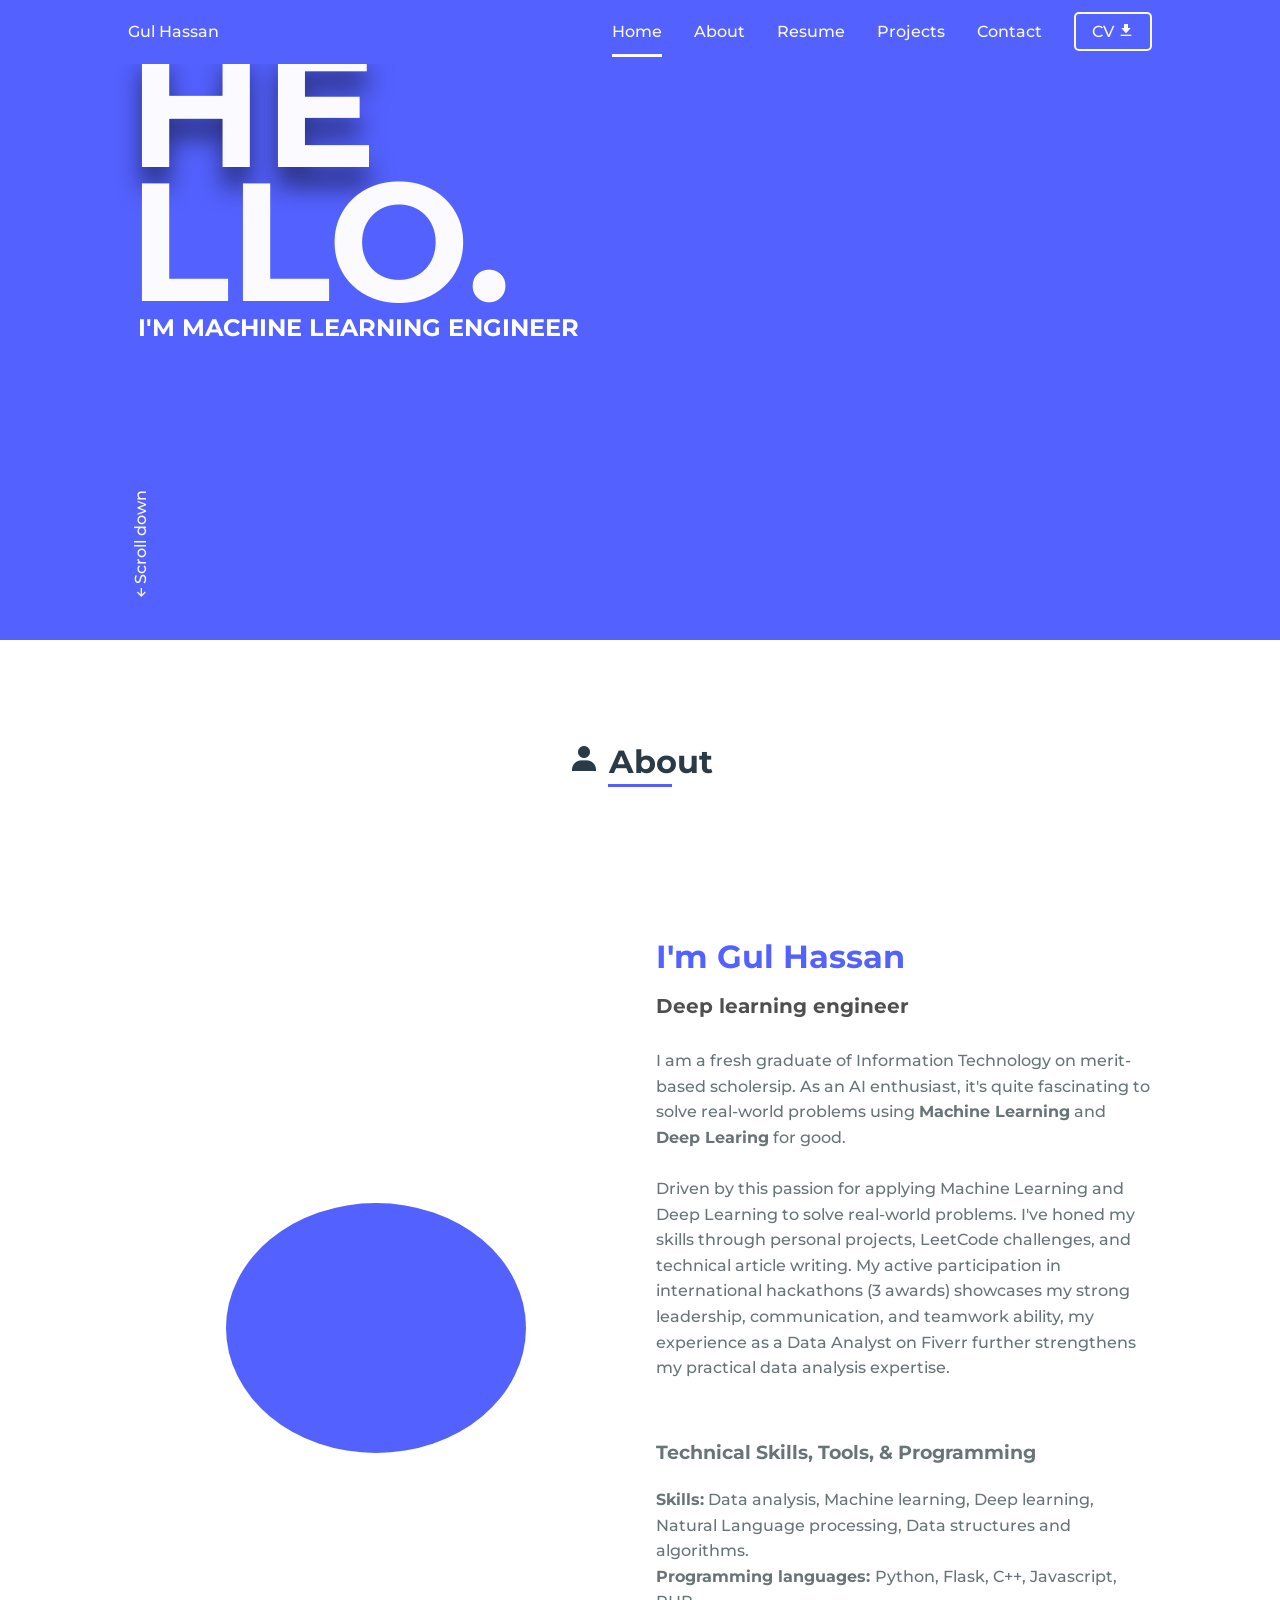
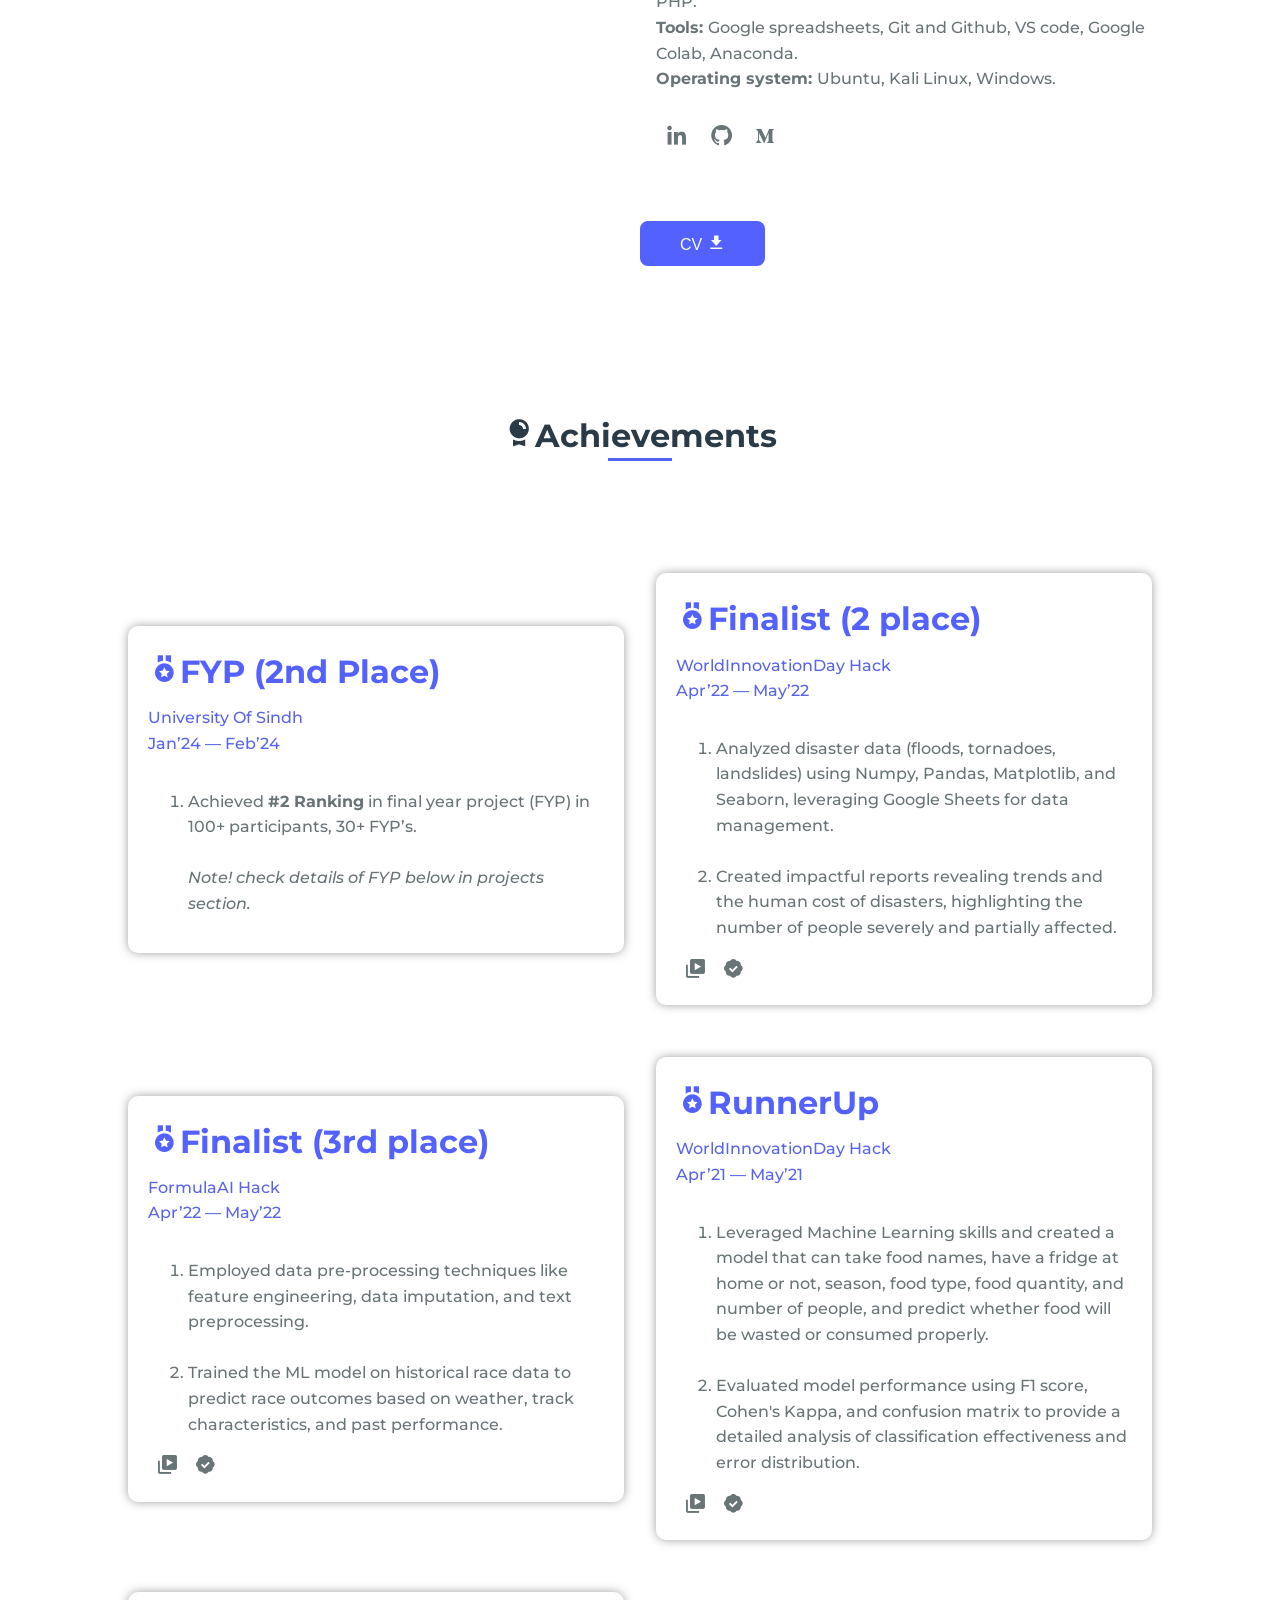
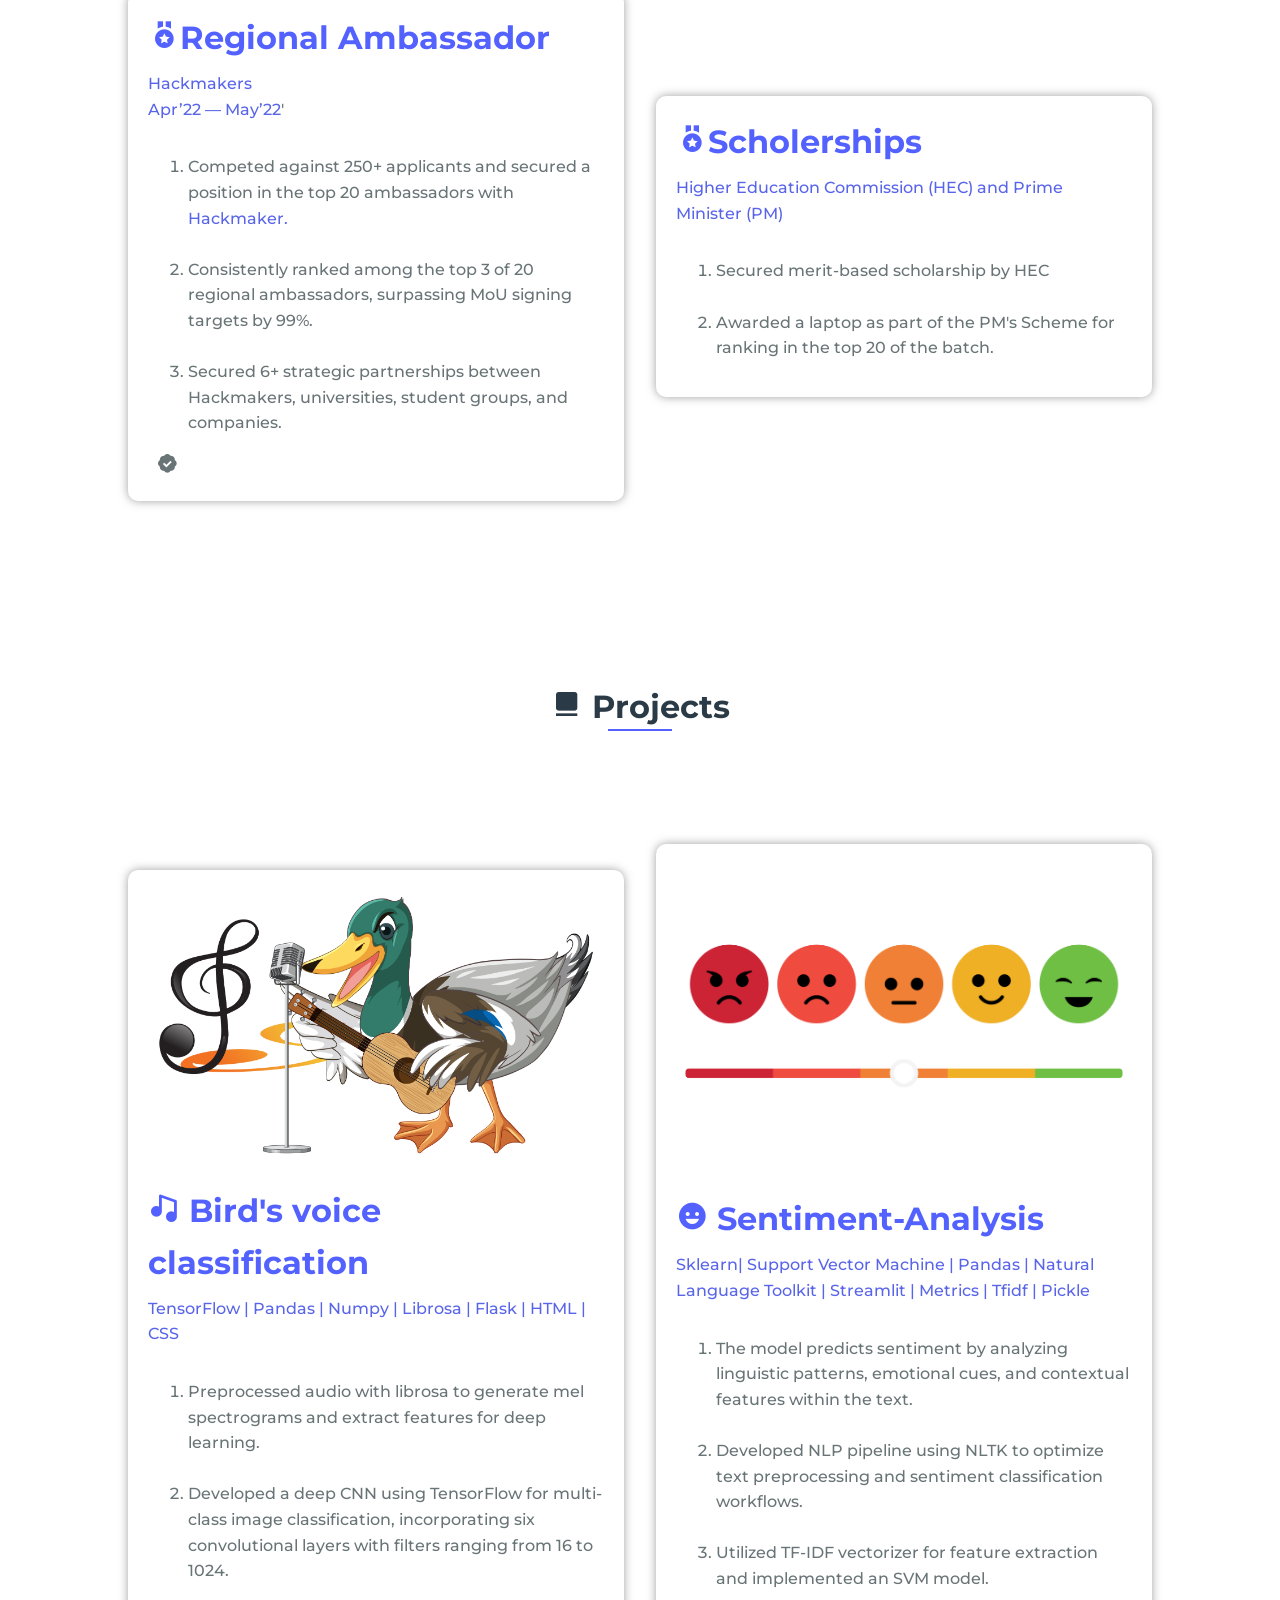
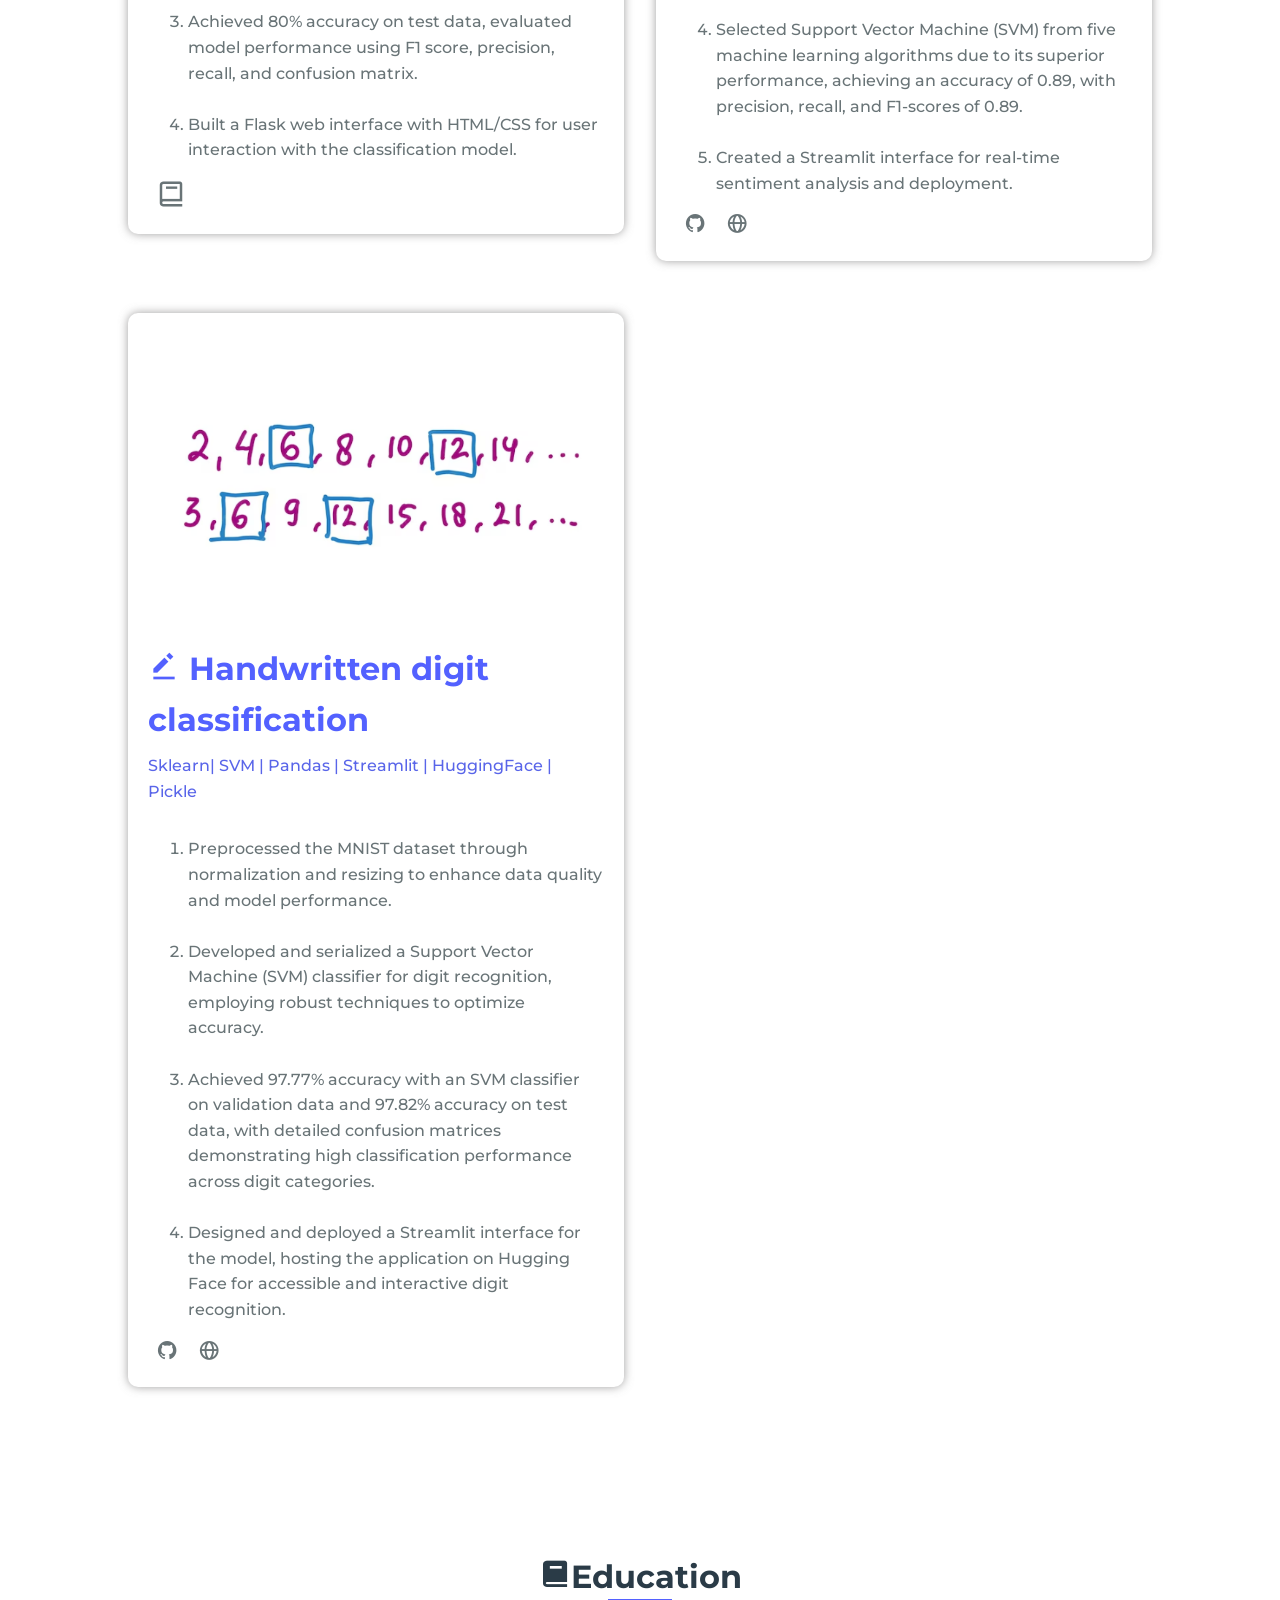
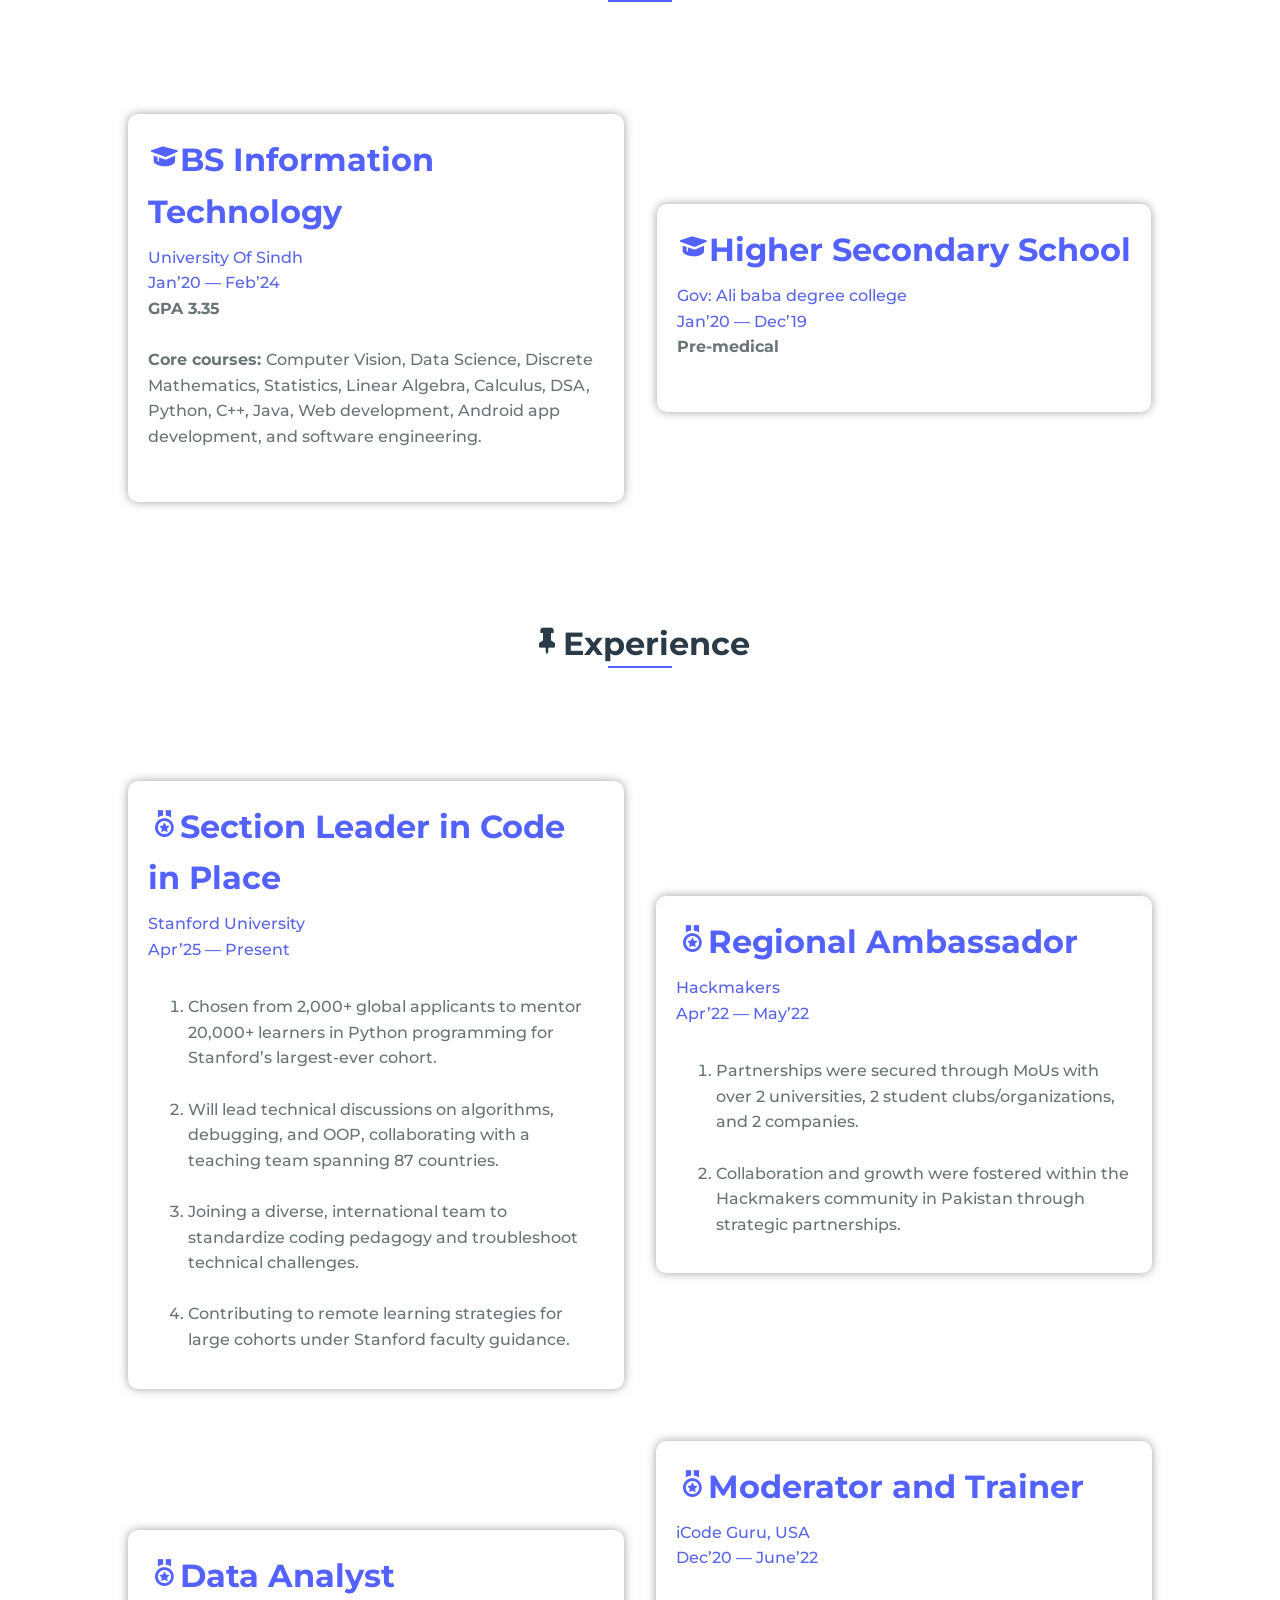
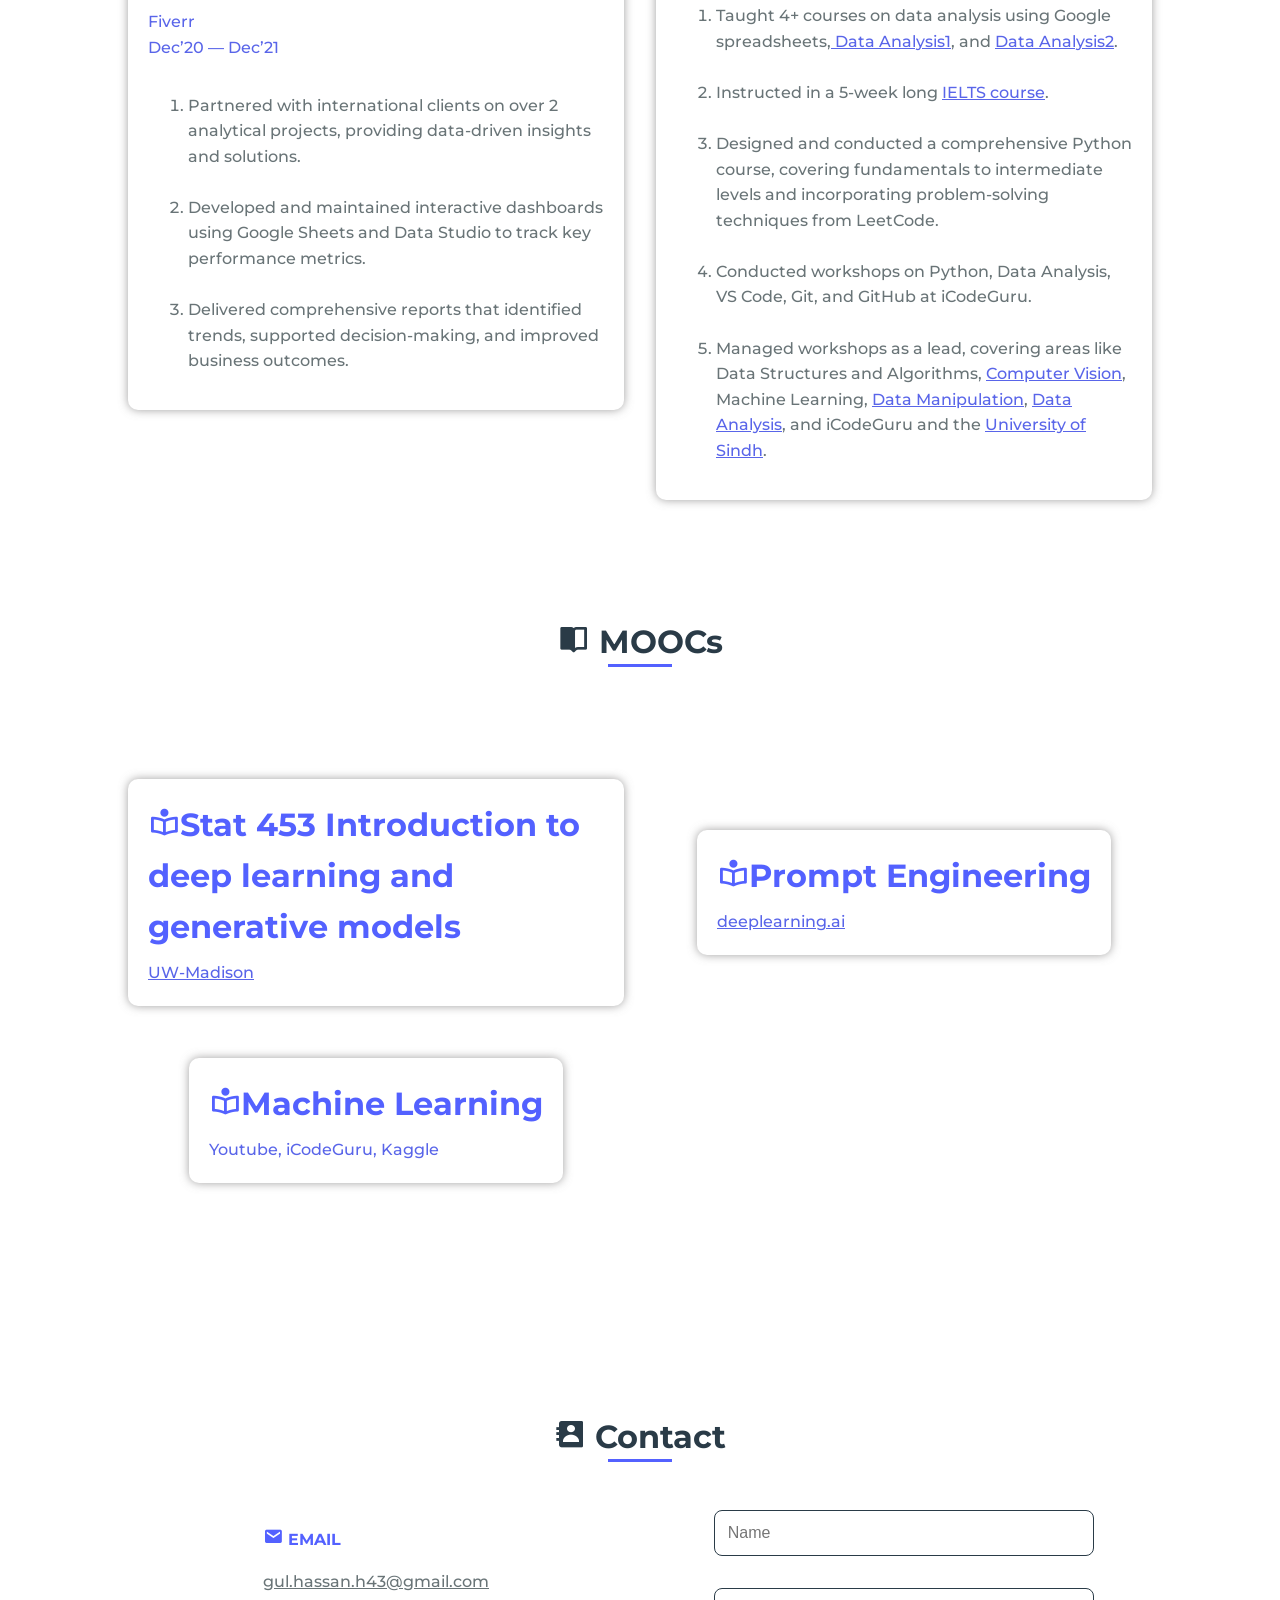
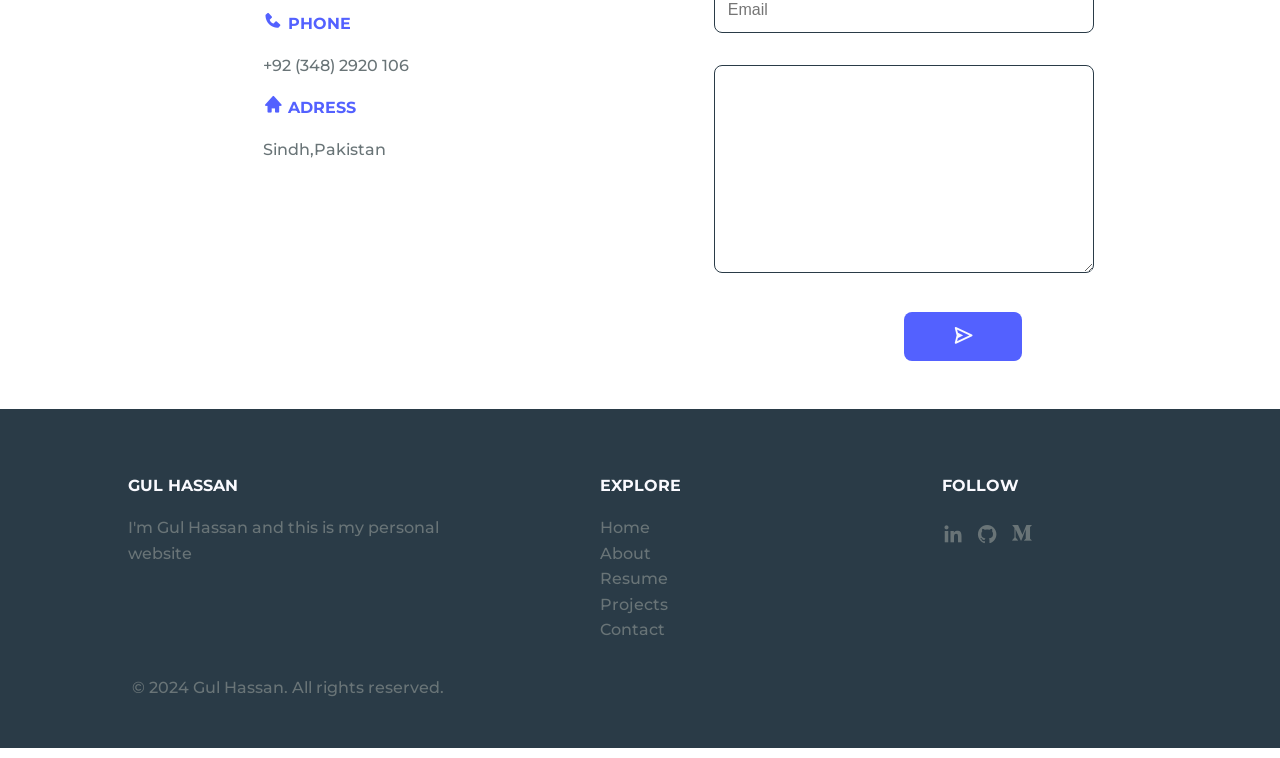
==== index.html @ cb65b7d4 "Update index.html" ====
<!DOCTYPE html>
<html lang="en">

<head>
    <meta charset="UTF-8">
    <meta name="viewport" content="width=device-width, initial-scale=1.0">

    <!-- ===== CSS ===== -->
    <link rel="stylesheet" href="assets/css/styles.css">

    <!-- ===== BOX ICONS ===== -->
    <link href='https://cdn.jsdelivr.net/npm/boxicons@2.0.5/css/boxicons.min.css' rel='stylesheet'>
    <link type="image/png"  rel="icon" href="assets\img\profile-icon.png">
    <title>Gul Hassan </title>
    
    <style>
        /* Animation styles */
        #typing-animation {
            position: relative;
            font-size: 20px;
            font-weight: bold;
            color: #5361FF;
            overflow: hidden;
            white-space: nowrap;
            animation: typing 3s steps(20, end) infinite;
        }

        #typing-animation:before {
            content: "";
            /* position: absolute; */
            top: 0;
            left: 0;
            width: 0;
            height: 100%;
            background-color: #ccc;
            animation: typing-cursor 0.5s ease-in-out infinite;
        }

        @keyframes typing {
            from {
                width: 0;
            }

            to {
                width: 100%;
            }
        }

        @keyframes typing-cursor {
            from {
                width: 3px;
            }

            to {
                width: 0;
            }
        }
    </style>

</head>

<body>
    <!--===== HEADER =====-->
    <header class="l-header">
        <nav class="nav bd-grid">
            <div>
                <a href="#" class="nav__logo">Gul Hassan</a>
            </div>

            <div class="nav__menu" id="nav-menu">
                <ul class="nav__list">
                    <li class="nav__item"><a href="#home" class="nav__link active">Home</a></li>
                    <li class="nav__item"><a href="#about" class="nav__link">About</a></li>
                    <li class="nav__item"><a href="#achiements" class="nav__link">Resume</a></li>
                    <li class="nav__item"><a href="#portfolio" class="nav__link ">Projects</a></li>
                    <li class="nav__item"><a href="#contact" class="nav__link">Contact</a></li>
                    <li class=" nav__item">
                        <a href="https://drive.google.com/file/d/1_wfWy0xlavLQyc4w7wK6M0XvNmI1Ejdz/view?usp=sharing"
                            class=" download__cv" target="_blank">CV <i class='bx bxs-download bx-tada'></i></a>
                    </li>

                </ul>
            </div>

            <div class="nav__toggle" id="nav-toggle">
                <i class='bx bx-menu'></i>
            </div>
        </nav>
    </header>

    <main class="l-main">

        <!--===== HOME =====-->
        <section class="home" id="home">
            <div class="home__container bd-grid">
                <h1 class="home__title"><span>HE</span><br>LLO.</h1>

                <h2 class="ml" style="color: white; padding-left: 10px;">I'M MACHINE LEARNING ENGINEER</h2>

                <div class="home__scroll">
                    <a href="#about" class="home__scroll-link"><i class='bx bx-up-arrow-alt'></i>Scroll down</a>
                </div>
                <img src="assets/img/profileimg.png" alt="" class="home__img">
            </div>
        </section>

        <!--===== ABOUT =====-->
        <section class="about section" id="about">
            <h2 class="section-title"> <i class='bx bxs-user '></i> <span></span>About</h2>

            <div class="about__container bd-grid">
                <div class="about__img">
                    <img src="assets/img/profileimg.png" alt="">
                </div>

                <div>
                    <h3 class="about__subtitle">I'm Gul Hassan</h3>
                    <!-- Element to contain animated typing -->
                    <span class="ani" id="typing-animation" style="color: rgba(0, 0, 0, 0.69); "></span>

                    <script>

                        // Initialize the typing animation
                        const typingAnimationElement = document.getElementById('typing-animation');

                        // Create an array of typing text
                        const typingTexts = [
                            'Machine learning engineer  ',
                            'Deep learning engineer  ',
                            'Coder on LeetCode ',
                            'Problem solver',
                            'Artical writer ',
                            'Critical thinker'
                        ];
                        // Create a function to display the typing animation for a given text
                        function playTypingAnimation(text) {
                            // Loop through each character and add it to the element
                            for (let i = 0; i < text.length; i++) {
                                setTimeout(() => {
                                    typingAnimationElement.textContent += text[i];
                                }, i * 100); // Increase the delay to slow down the typing animation
                            }

                            // Once the animation is complete, toggle the cursor visibility
                            setTimeout(() => {
                                toggleCursor();
                            }, text.length * 120);

                            // Function to toggle cursor visibility
                            function toggleCursor() {
                                if (typingAnimationElement.textContent.endsWith('|')) {
                                    typingAnimationElement.textContent = typingAnimationElement.textContent.slice(0, -1);
                                } else {
                                    typingAnimationElement.textContent += '|';
                                }
                            }

                            // Restart the typing animation loop
                            setTimeout(() => {
                                typingAnimationElement.textContent = ''; // Clear the text
                                playTypingAnimation(typingTexts[(typingTexts.indexOf(text) + 1) % typingTexts.length]); // Start over with the next text
                            }, (text.length + 1) * 120); // Wait for text to be fully typed before restarting
                        }

                        // Start the typing animation loop
                        playTypingAnimation(typingTexts[0]);

                    </script>

                    <br>
                    <br>
                    <p class="about__text">
                        I am a fresh graduate of Information Technology on merit-based scholersip. As an AI enthusiast, it's quite fascinating to solve
                        real-world problems using <b>Machine Learning</b> and <b>Deep Learing</b> for good.
                        <br><br>
                        Driven by this passion for applying Machine Learning and Deep Learning to solve real-world problems.
                         I've honed my skills through personal projects, LeetCode challenges, and technical article writing. 
                         My active participation in international hackathons (3 awards) showcases my strong leadership, 
                         communication, and teamwork ability, my experience as a Data Analyst on Fiverr further strengthens my 
                         practical data analysis expertise.
                        <br><br>
                        <h3>Technical Skills, Tools, & Programming</h3>
                        <b>Skills:</b>  Data analysis, Machine learning, Deep learning, Natural Language processing, Data structures and algorithms.
                        <br>

                        <b>Programming languages: </b>
                        Python, Flask, C++, Javascript, PHP.
                        <br>
                        <b>Tools: </b>
                        Google spreadsheets, Git and Github, VS code, Google Colab, Anaconda.
                        <br>
                        <b>Operating system: </b>
                        Ubuntu, Kali Linux,  Windows.

                    </p>
                    <br>
                    <div class="about__social">
                        <a href="https://www.linkedin.com/in/gul-hassan-7b188b202/" class="" target="_blank"><i class='about__social-icon bx bxl-linkedin bx-tada-hover'
                                style="font-size: 25px;"></i></a>
                        <a href="https://github.com/Gulhassan786" class="" target="_blank"><i class='about__social-icon bx bxl-github bx-tada-hover'
                                style="font-size: 25px;"></i></a>
                        <a href="https://medium.com/@gulhassanh49" class="" style="font-size: 25px;" target="_blank"><i class='about__social-icon bx bxl-medium bx-tada-hover'></i></a>
                    </div>

                </div>

            </div>

            <a href="https://drive.google.com/file/d/1_wfWy0xlavLQyc4w7wK6M0XvNmI1Ejdz/view?usp=sharing"
                target="_blank"> <button class="contact__button">CV 
                    <i class='bx bxs-download bx-tada'style="font-size: 18px;"></i> </button></a>

        </section>

        <!-- Achivements section -->
        <section class="about section" id="achiements">
            <h2 class="section-title"><i class="bx bxs-award " ></i>Achievements</h2>
            <div class="about__container bd-grid">

                <div class="card">
                    <h2 class="about__subtitle"><i class="bx bxs-medal bx-tada"></i>FYP (2nd Place)
                    </h2>
                    <div class="row hack" style="display:block;">
                        <div class="col">
                            <span style="color: #5965e9; text-align: left;">University Of Sindh</span>
                        </div>
                        <div class="col"> <span style="color: #5965e9; text-align:right;">Jan’24 —  Feb’24</span></div>
                    </div>
                   
                    <p class="about__text">
                        <ol>
                            <li>Achieved <b>#2 Ranking</b> in final year project (FYP) in 100+ participants, 30+ FYP’s.</li>
                            <br>
                        <p> <i>Note! check details of FYP below in projects section.</i></p>
                        </ol>
                       
                    </p>
                </div>

                <div class="card">
                    <h2 class="about__subtitle"><i class="bx bxs-medal bx-tada"></i>Finalist (2 place)
                    </h2>
                    <div class="row hack" style="display:block;">
                        <div class="col">
                            <span style="color: #5965e9; text-align: left;">WorldInnovationDay Hack</span>
                        </div>
                        <div class="col"> <span style="color: #5965e9; text-align:right;">Apr’22 —  May’22</span></div>
                    </div>
                   
                    <p class="about__text">
                        <ol>
                           <li> Analyzed disaster data (floods, tornadoes, landslides) using Numpy, Pandas, Matplotlib, and Seaborn, leveraging Google Sheets for data management.
                        </li> <br>
                        <li>Created impactful reports revealing trends and the human cost of disasters, highlighting the number of people severely and partially affected.</li>
                        </ol>
                    </p>

                    <div class="row" style="display:flex;">
                        <div class="col-6">
                            <a href="https://www.youtube.com/live/PekZczFhDi4?si=MWKkObYGxrnk0Oyy&t=1630" target="_blank" rel="noopener noreferrer">
                                <abbr title="Pitch of the project"><i class="about__social-icon bx bxs-videos bx-tada-hover" ></i>
                            </a>
                        </div>
                        <!-- <div class="col-4">
                            <i class="about__social-icon bx bxl-github" style="font-size: 30px; "></i>
                        </div> -->
                        <div class="col-6">
                           <abbr title="Badge from org"> <a href="https://au.badgr.com/public/assertions/5ERL7-jGTMenN76TLHYq6g?identity__email=gulhassanh49@gmail.com" target="_blank">
                            <i class='about__social-icon bx bxs-badge-check bx-tada-hover' ></i></a></abbr>
                        </div>
                    </div>

                </div>

                <!-- 2nd achivement -->
                <div class="card">
                    <h2 class="about__subtitle"><i class="bx bxs-medal bx-tada" ></i>Finalist (3rd place)
                    </h2>
                    <div class="row hack" style="display:block;">
                        <div class="col">
                            <span style="color: #5965e9; text-align: left;">FormulaAI Hack</span>
                        </div>
                        <div class="col"> <span style="color: #5965e9; text-align:right;">Apr’22 —  May’22</span></div>
                    </div>

                    <p class="about__text" style="margin-top: 10px;">
                    <ol>
                        <li>Employed data pre-processing techniques like feature engineering, data imputation, and text preprocessing.</li> <br>
                        <li>Trained the ML model on historical race data to predict race outcomes based on weather, track characteristics, and past performance.</li>
                        <!-- <li>Evaluated model performance using Accuracy, F1 score, and Precision and Recall. </li> -->
                    </ol>  
                    </p>
                    
                    <div class="row" style="display:flex;">
                        <div class="col-6">
                            <a href="https://www.youtube.com/watch?v=2yS0BoQS-3Q" target="_blank" rel="noopener noreferrer">
                               <abbr title="Pitch of the project"><i class="about__social-icon bx bxs-videos bx-tada-hover" ></i></abbr> </a>
                        </div>
                        <!-- <div class="col-4">
                            <i class="about__social-icon bx bxl-github" style="font-size: 30px; "></i>
                        </div> -->
                        <div class="col-6">
                           <abbr title="Badge from org"> <a href="https://au.badgr.com/public/assertions/TeMHvYAKQTaUC5CP2eYBAQ" target="_blank">
                            <i class='about__social-icon bx bxs-badge-check bx-tada-hover' ></i></a></abbr>
                        </div>
                    </div>

                </div>
                <!-- Achievment 3rd -->
                <div class="card">
                    <h2 class="about__subtitle"><i class="bx bxs-medal bx-tada" ></i>RunnerUp</h2>
                    <div class="row hack" style="display:block;">
                        <div class="col-6">
                            <span style="color: #5965e9; text-align: center;">WorldInnovationDay Hack</span>
                        </div>
                        <div class="col-6"> <span style="color: #5965e9; text-align: center;">Apr’21 —  May’21</span>
                        </div>
                    </div>
                
                    <p class="about__text">
                     <ol>
                        <li>  Leveraged Machine Learning skills and created a model that can take food names, have a fridge at home or not, season, 
                            food type, food quantity, and number of people, and predict whether food will be wasted or consumed properly. </li>
                            <br>
                            <li>Evaluated model performance using F1 score, Cohen's Kappa, and confusion matrix to provide a detailed analysis 
                                of classification effectiveness and error distribution.</li>
                     </ol>
                    </p>

                    <div class="row" style="display:flex;">
                        <div class="col-6">
                          <abbr title="Pitch of project">  <a href="https://www.youtube.com/live/EpF-33rksoU?si=fbBiE135TK9aM7jY&t=1525" target="_blank" rel="noopener noreferrer">
                                <i class="about__social-icon bx bxs-videos bx-tada-hover"></i></a></abbr>
                        </div>
                        <!-- <div class="col-4">
                            <i class="about__social-icon bx bxl-github" style="font-size: 30px; "></i>
                        </div> -->
                        <div class="col-6">
                          <abbr title="Badge from org"> <a href="https://au.badgr.com/public/assertions/Nn9MpxPVRW2-JIJMm2N3vQ?identity__email=gulhassanh49@gmail.com" target="_blank">
                            <i class='about__social-icon bx bxs-badge-check bx-tada-hover' ></i></a> </abbr>
                        
                        </div>
                    </div>
                </div>

               
                <!-- 4th card -->

                <div class="card">
                    <h2 class="about__subtitle"><i class="bx bxs-medal bx-tada" ></i>Regional Ambassador</h2>
                    <div class="row hack" style="display:block;">
                        <div class="col-12">
                            <span style="color: #5965e9; text-align: center;">Hackmakers</span>
                        </div>
                        <div class="col-6"> <span style="color: #5965e9; text-align: center;">Apr’22 —   May’22</span>'
                       
                        </div>
                    </div>
                
                    <p class="about__text">
                        <ol>
                            <li>Competed against 250+ applicants and secured a position in the top 20 ambassadors with 
                                <a href="https://www.hackmakers.com/" style="color: #5965e9;">Hackmaker.</a></li> <br>
                            <li>Consistently ranked among the top 3 of 20 regional ambassadors, surpassing MoU signing targets by 99%.</li> <br>
                            <li>Secured 6+ strategic partnerships between Hackmakers, universities, student groups, and companies.</li>
                        </ol>
                    </p>

                    <div class="row" style="display:flex;">
                        <div class="col-12">
                            <a href="https://drive.google.com/file/d/10PXvoPI2t7wQfN18Q0VT_nKr1Rac9fTN/view?usp=sharing" target="_blank"><i class='about__social-icon bx bxs-badge-check bx-tada-hover' ></i></a>
                        
                        </div>
                    </div>
                </div>


                <div class="card">
                    <h2 class="about__subtitle"><i class="bx bxs-medal bx-tada" ></i>Scholerships</h2>
                    <div class="row hack" style="display:block;">
                        <div class="col-12">
                            <span style="color: #5965e9; text-align: center;">Higher Education Commission (HEC) and Prime Minister (PM)</span>
                        </div>
                        <!-- <div class="col-6"> <span style="color: #5965e9; text-align: center;"></span>
                        </div> -->
                    </div>
                
                    <p class="about__text">
                        <ol>
                            <li>Secured merit-based scholarship by HEC</li> <br>
                            <li>Awarded a laptop as part of the PM's Scheme for ranking in the top 20 of the batch. </li>
                        </ol>
                    </p>
                </div>


            </div>


             <!-- Portfolio section-->
        <section class="about section" id="portfolio">

            <h2 class="section-title"><i class="bx bxs-card "></i> <span></span>Projects</h2>
            <div class="about__container bd-grid">
                

                <!-- 1st card project -->

                <div class="card">

                    <div class="portfolio__img">
                        <img src="assets/img/voice.jpg" alt="image showing mic">
                        <a href="https://drive.google.com/file/d/1QZz4oI83lXkKqG-AcVcJi1IoOvxJVQVf/view?usp=sharing" class="portfolio__link-name" target="_blank" title="Thesis link">
                        <div class="portfolio__link">
                            Thesis
                        </div>
                    </a>
                    </div> <br>
                    <h2 class="about__subtitle"><i class="bx bxs-music bx-tada"></i> <span></span>Bird's voice classification
                    </h2>
                    <div class="row hack" style="display:block;">
                        <div class="col">
                            <span style="color: #5965e9; text-align: left;">TensorFlow | Pandas | Numpy | Librosa | Flask | HTML | CSS

                            </span>
                        </div>
                        
                    </div>
                   
                    <p class="about__text">

                        <ol>
                            <li>Preprocessed audio with librosa to generate mel spectrograms and extract features for deep learning.</li> <br>
    <li>Developed a deep CNN using TensorFlow for multi-class image classification, incorporating six convolutional layers with filters ranging from 16 to 1024.</li> <br>
    <li>Achieved 80% accuracy on test data, evaluated model performance using F1 score, precision, recall, and confusion matrix.</li> <br>
    <li>Built a Flask web interface with HTML/CSS for user interaction with the classification model.</li>
                        </ol>
                        </p>

                  
                 <abbr title="Thesis link"><a href="https://drive.google.com/file/d/1QZz4oI83lXkKqG-AcVcJi1IoOvxJVQVf/view?usp=sharing" target="_blank"><i class="about__social-icon bx  bx-book" style="font-size: 30px;"></i></a></abbr>
                </div>


                <!-- 2nd project card -->

                <div class="card">

                    <div class="portfolio__img">
                        <img src="assets/img/sentiment.jpg" alt="">
                       <abbr title="Click to view code on GitHub">
                        <a href="https://github.com/Gulhassan786/Sentiment-Analysis" class="portfolio__link-name" target="_blank">
                            <div class="portfolio__link">
                               View Code
                            </div></a>
                       </abbr>
    
                    </div> <br>
                    <a href="https://github.com/Gulhassan786/Sentiment-Analysis" class="portfolio__link-name" target="_blank"> <h2 class="about__subtitle"><i class="bx bxs-happy bx-tada" ></i> <span></span>Sentiment-Analysis
                    </h2></a>
                    <div class="row hack" style="display:block;">
                        <div class="col">
                            <span style="color: #5965e9; text-align: left;">Sklearn| Support Vector Machine  | Pandas | Natural Language Toolkit | Streamlit | Metrics | Tfidf | Pickle
                            </span>
                        </div>
                        
                    </div>
                   
                    <p class="about__text">
                        <ol>
                            <li>The model predicts sentiment by analyzing linguistic patterns, emotional cues, and contextual features within the text.</li> <br>
    <li>Developed NLP pipeline using NLTK to optimize text preprocessing and sentiment classification workflows.</li> <br>
    <li>Utilized TF-IDF vectorizer for feature extraction and implemented an SVM model.</li> <br>
    <li>Selected Support Vector Machine (SVM) from five machine learning algorithms due to its superior performance, 
        achieving an accuracy of 0.89, with precision, recall, and F1-scores of 0.89.</li> <br>
    <li>Created a Streamlit interface for real-time sentiment analysis and deployment.</li>
                        </ol>
                        </p>

               <abbr title="Code link on GitHub">   <a href="https://github.com/Gulhassan786/Sentiment-Analysis">
                <i class="about__social-icon bx bxl-github bx-tada-hover" ></i></a></abbr>
                <abbr title="Webapp link"> <a href="https://sentiment-detection.streamlit.app/">
                    <i class="about__social-icon bx bx-globe bx-tada-hover" ></i></a></abbr>
                </div>


                    <!-- 3rd project card -->

                    <div class="card">

                        <div class="portfolio__img">
                            <img src="assets/img/handdigit.png" alt="">
                            <abbr title="Click to view code on HuggingFace">
                                <a href="https://huggingface.co/spaces/Gul-Hassan/Digit-recognation/tree/main" class="portfolio__link-name" target="_blank">
                                    <div class="portfolio__link">
                                       View Code
                                    </div></a>
                            </abbr>
        
                        </div> <br>
                        <a href="https://huggingface.co/spaces/Gul-Hassan/Digit-recognation/tree/main" class="portfolio__link-name" target="_blank">  <h2 class="about__subtitle"><i class="bx bxs-edit-alt bx-tada" ></i> <span></span> Handwritten digit classification
                        </h2> </a>
                        <div class="row hack" style="display:block;">
                            <div class="col">
                                <span style="color: #5965e9; text-align: left;">Sklearn| SVM  | Pandas | Streamlit | HuggingFace | Pickle
                                </span>
                            </div>
                            
                        </div>
                       
                        <p class="about__text">
                            <ol>
                                <li>Preprocessed the MNIST dataset through normalization and resizing to enhance data quality and
                                     model performance.</li> <br>
                                <li>Developed and serialized a Support Vector Machine (SVM) classifier for digit recognition, employing
                                     robust techniques to optimize accuracy.</li> <br>
                                <li>Achieved 97.77% accuracy with an SVM classifier on validation data and 97.82% accuracy on 
                                    test data, with detailed confusion matrices demonstrating high classification performance across digit categories.</li> <br>
                                <li>Designed and deployed a Streamlit interface for the model, hosting the application on Hugging Face for accessible and interactive digit recognition.</li>
                            </ol>

                            </p>
    
                  <a href="https://huggingface.co/spaces/Gul-Hassan/Digit-recognation/tree/main">
                    <abbr title="Code link on HuggingFace"> <i class="about__social-icon bx bxl-github bx-tada-hover" ></i></abbr></a>
                 
                <abbr title="Webapp link">
                    <a href="https://huggingface.co/spaces/Gul-Hassan/Digit-recognation"><i class="about__social-icon bx bx-globe bx-tada-hover" ></i></a> 
                </abbr>  

                    </div>
    
               

        </section>

<!-- Education -->

            <h2 class="section-title"><i class="bx bxs-book " ></i>Education</h2>
            <div class="about__container bd-grid">

                <div class="card">
                    <h2 class="about__subtitle"><i class="bx bxs-graduation bx-tada" ></i>BS Information Technology </h2>
                    <div class="row hack" style="display:block;">
                        <div class="col">
                            <span style="color: #5965e9; text-align: left;">University Of Sindh</span>
                        </div>
                        <div class="col"> <span style="color: #5965e9; text-align:right;">Jan’20  —  Feb’24</span></div>
                    </div>
                    <p class="about__text">
                        <b>GPA 3.35</b> <br>
                        <br>
                        <b>Core courses: </b>Computer Vision, Data Science, Discrete Mathematics, Statistics, Linear Algebra, Calculus, DSA, Python, C++, Java, Web development, Android app development, and software engineering.
                    </p>

                </div>

                <div class="card">
                    <h2 class="about__subtitle"><i class="bx  bxs-graduation bx-tada" ></i>Higher Secondary School
                    </h2>
                    <div class="row hack" style="display:block;">
                        <div class="col">
                            <span style="color: #5965e9; text-align: left;">Gov: Ali baba degree college</span>
                        </div>
                        <div class="col"> <span style="color: #5965e9; text-align:right;">Jan’20 —  Dec’19</span></div>
                    </div>
                    <p class="about__text">
                        <b>Pre-medical</b> <br>
                        <!-- <b>Elective courses:</b> Computer Vision, Data Science, DSA, Python, Web development, Android app development, Statistics, Linear Algebra, Calculus, C++, Java, software engineering -->
                    </p>

                </div>

            </div>


                <!-- Experience -->

                <h2 class="section-title"><i class="bx bxs-pin " ></i>Experience</h2>
                <div class="about__container bd-grid">

                    <div class="card">
                        <h2 class="about__subtitle"><i class="bx bx-medal bx-tada"></i>Section Leader in Code in Place
                        </h2>
                        <div class="row hack" style="display:block;">
                            <div class="col">
                                <span style="color: #5965e9; text-align: left;">Stanford University  </span>
                            </div>
                            <div class="col"> <span style="color: #5965e9; text-align:right;">Apr’25 —  Present</span></div>
                        </div>
                       
                        <p class="about__text">
                           <ol>
                            <li>Chosen from 2,000+ global applicants to mentor 20,000+ learners in Python programming for Stanford’s largest-ever cohort.</li> <br>
    <li>Will lead technical discussions on algorithms, debugging, and OOP, collaborating with a teaching team spanning 87 countries.
</li> <br> 
                               <li>Joining a diverse, international team to standardize coding pedagogy and troubleshoot technical challenges.</li> <br> 
                               <li>Contributing to remote learning strategies for large cohorts under Stanford faculty guidance.</li>
                        </ol>
                            
                        </p>
    
                    </div>
    
                    <div class="card">
                        <h2 class="about__subtitle"><i class="bx bx-medal bx-tada"></i>Regional Ambassador
                        </h2>
                        <div class="row hack" style="display:block;">
                            <div class="col">
                                <span style="color: #5965e9; text-align: left;">Hackmakers</span>
                            </div>
                            <div class="col"> <span style="color: #5965e9; text-align:right;">Apr’22 —  May’22</span></div>
                        </div>
                       
                        <p class="about__text">
                           <ol>
                            <li>Partnerships were secured through MoUs with over 2 universities, 2 student clubs/organizations, and 2 companies.</li> <br>
    <li>Collaboration and growth were fostered within the Hackmakers community in Pakistan through strategic partnerships.</li>
                        </ol>
                            
                        </p>
    
                    </div>

    
                    <div class="card">
                        <h2 class="about__subtitle"><i class="bx bx-medal bx-tada"></i>Data Analyst
                        </h2>
                        <div class="row hack" style="display:block;">
                            <div class="col">
                                <span style="color: #5965e9; text-align: left;">Fiverr</span>
                            </div>
                            <div class="col"> <span style="color: #5965e9; text-align:right;">Dec’20 —  Dec’21</span></div>
                        </div>
                       
                        <p class="about__text">
                           <ol>
                            <li>Partnered with international clients on over 2 analytical projects, providing data-driven insights and solutions.</li> <br>
                            <li>Developed and maintained interactive dashboards using Google Sheets and Data Studio to track key performance metrics.</li> <br>
                            <li>Delivered comprehensive reports that identified trends, supported decision-making, and improved business outcomes.</li>
                           </ol>

                        </p>
    
                    </div>
    
                    <!-- 2nd achiement -->
                    <div class="card">
                        <h2 class="about__subtitle"><i class="bx bx-medal bx-tada" ></i>Moderator and Trainer
                        </h2>
                        <div class="row hack" style="display:block;">
                            <div class="col">
                                <span style="color: #5965e9; text-align: left;">iCode Guru, USA</span>
                            </div>
                            <div class="col"> <span style="color: #5965e9; text-align:right;">Dec’20 — June’22</span></div>
                        </div>
    
                        <p class="about__text" style="margin-top: 10px;">
                            <ol>
                                <li>Taught 4+ courses on data analysis using Google spreadsheets,<a style="color: #5965e9; text-align: center;" href="https://web.facebook.com/photo.php?fbid=320120893452731&set=t.100063644695494&type=3" target="_blank"><u> Data Analysis1</u></a>,
                                     and <a style="color: #5965e9; text-align: center;" href="https://web.facebook.com/photo/?fbid=285552163576271&set=pb.100063644695494.-2207520000" target="_blank"> <u>Data Analysis2</u></a>.</li> <br>
    <li>Instructed in a 5-week long <a style="color: #5965e9; text-align: center;" href="https://docs.google.com/spreadsheets/d/1_QuQTw6JIQN6o3yX6sQFysEtSk9nwXxjSCGZOgJY3tk/edit?usp=sharing" target="_blank"> <u>IELTS course</u></a>.</li> <br>
    <li>Designed and conducted a comprehensive Python course, covering fundamentals to intermediate levels 
        and incorporating problem-solving techniques from LeetCode.</li> <br>
    <li>Conducted workshops on Python, Data Analysis, VS Code, Git, and GitHub at iCodeGuru.</li> <br>
    <li>Managed workshops as a lead, covering areas like Data Structures and Algorithms, 
        <a style="color: #5965e9; text-align: center;" href="https://web.facebook.com/photo/?fbid=327509042411855&set=pb.100063644695494.-2207520000" target="_blank"><u>Computer Vision</u></a>, 
        Machine Learning,
        <a style="color: #5965e9; text-align: center;" href="https://web.facebook.com/photo/?fbid=324780862986734&set=pb.100063644695494.-2207520000" target="_blank"><u>Data Manipulation</u></a>,
         <a style="color: #5965e9; text-align: center;" href="https://web.facebook.com/photo/?fbid=334381345360019&set=pb.100063644695494.-2207520000" target="_blank"> <u>Data Analysis</u></a>,
          and  iCodeGuru and the 
          <a style="color: #5965e9; text-align: center;" href="https://www.usindh.edu.pk/" target="_blank" rel="noopener noreferrer"> <u>University of Sindh</u></a>.</li>

                            </ol>

                           
                        </p>
                            
                    </div>

                </div>




                <h2 class="section-title"><i class='bx  bxs-book-open' ></i> <span></span>MOOCs</h2>
                <div class="about__container bd-grid">
                    
                    <!-- 1st course -->
                    <div class="card">
                        <h2 class="about__subtitle"><i class="bx bx-tada bx-book-reader"></i>Stat 453 Introduction to deep learning and generative models</h2>
                        <div class="row hack" style="display:block;">
                            <div class="col">
                                <span style="color: #5965e9; text-align: left;"> <a href="https://pages.stat.wisc.edu/~sraschka/teaching/stat453-ss2020/" style="color: #5965e9;"><u>UW-Madison</u></a></span>
                            </div>
                
                        </div>
    
                    </div>


                    <!-- 2nd course -->

                    <div class="card">
                        <h2 class="about__subtitle"><i class="bx bx-tada bx-book-reader"></i>Prompt Engineering</h2>
                        <div class="row hack" style="display:block;">
                            <div class="col">
                                <span style="color: #5965e9; text-align: left;"> <a href="https://www.deeplearning.ai/" style="color: #5965e9;"><u>deeplearning.ai</u></a></span>
                            </div>
                
                        </div>
    
                    </div>
                
                    <!-- 3rd course -->

                    <div class="card">
                        <h2 class="about__subtitle"><i class="bx bx-tada bx-book-reader"></i>Machine Learning</h2>
                        <div class="row hack" style="display:block;">
                            <div class="col">
                                <span style="color: #5965e9; text-align: left;"> Youtube, iCodeGuru, Kaggle</span>
                            </div>
                
                        </div>
    
                    </div>

        </section>





        <!--===== SKILLS =====-->
        <!-- <section class="skills section" id="skills">
            <h2 class="section-title">Skills</h2>

            <div class="skills__container bd-grid">
                <div class="skills__box">
                    <h3 class="skills__subtitle">Development</h3>
                    <span class="skills__name">Html</span>
                    <span class="skills__name">Css</span>
                    <span class="skills__name">Javascript</span>
                    <span class="skills__name">Scss</span>
                    <span class="skills__name">React</span>
                    <span class="skills__name">Vue</span>

                    <h3 class="skills__subtitle">Design</h3>
                    <span class="skills__name">Figma</span>
                    <span class="skills__name">Adobe XD</span>
                    <span class="skills__name">Photoshop</span>

                </div>

                <div class="skills__img">
                    <img src="assets/img/skill.jpg" alt="">
                </div>
            </div>
        </section> -->

        <!--===== PORTFOLIO =====-->
        <!-- <section class="portfolio section" id="portfolio">
            <h2 class="section-title">Portfolio</h2>

            <div class="portfolio__container bd-grid">
                <div class="portfolio__img">
                    <img src="assets/img/work1.jpg" alt="">

                    <div class="portfolio__link">
                        <a href="#" class="portfolio__link-name">View details</a>
                    </div>

                </div>
                <div class="portfolio__img">
                    <img src="assets/img/work2.jpg" alt="">

                    <div class="portfolio__link">
                        <a href="#" class="portfolio__link-name">View details</a>
                    </div>
                </div>
                <div class="portfolio__img">
                    <img src="assets/img/work3.jpg" alt="">

                    <div class="portfolio__link">
                        <a href="#" class="portfolio__link-name">View details</a>
                    </div>
                </div>
                <div class="portfolio__img">
                    <img src="assets/img/work4.jpg" alt="">

                    <div class="portfolio__link">
                        <a href="#" class="portfolio__link-name">View details</a>
                    </div>
                </div>
                <div class="portfolio__img">
                    <img src="assets/img/work5.jpg" alt="">

                    <div class="portfolio__link">
                        <a href="#" class="portfolio__link-name">View details</a>
                    </div>
                </div>
                <div class="portfolio__img">
                    <img src="assets/img/work6.jpg" alt="">

                    <div class="portfolio__link">
                        <a href="#" class="portfolio__link-name">View details</a>
                    </div>
                </div>
            </div>
        </section>
 -->



        <!--===== CONTACT =====-->
        <section class="contact section" id="contact">
            <h2 class="section-title"><i class='bx bxs-contact '></i> <span></span>Contact</h2>

            <div class="contact__container bd-grid">
                <div class="contact__info">
                    <h3 class="contact__subtitle"><i class='bx bxs-envelope bx-tada' style="font-size: 20px;"> </i> <span></span>EMAIL</h3>
                   <a href="mailto:gul.hassan.h43@gmail.com"><span class="contact__text"><u>gul.hassan.h43@gmail.com</u></span></a>

                    <h3 class="contact__subtitle"><i class='bx bxs-phone bx-tada' style="font-size: 20px;"></i> <span></span>PHONE</h3>
                    <span class="contact__text">+92 (348) 2920 106</span>

                    <h3 class="contact__subtitle"><i class='bx bxs-home bx-tada'style="font-size: 20px;"></i> <span></span>ADRESS</h3>
                    <span class="contact__text">Sindh,Pakistan</span>
                </div>

                <div class="contact__form">
                    <form id="FORM_ID" method="POST" class="contact__form"
                        action="https://script.google.com/macros/s/AKfycbwbcQoptyB7GFCE7in7064vo9gbSvKjoucA_vE-y4UtvKFecME7X0gZtCQAl5lxzdZH/exec">

                        <input id="Name" type="text" placeholder="Name" name="Name" class="contact__input" required>
                        <input id="Email" type="email" placeholder="Email" name="Email" class="contact__input" required>

                        <textarea id="Message" name="Message" rows="10" class="contact__input"></textarea>
                        <button type="submit" class="contact__button"><i class='about__social-icon bx bx-send bx-tada'></i></button>
                    </form>

                    <script type="text/javascript">
                        window.addEventListener("DOMContentLoaded", function () {
                            const yourForm = document.getElementById('FORM_ID');
                            if (yourForm) {
                                yourForm.addEventListener("submit", function (e) {
                                    e.preventDefault();
                                    const data = new FormData(yourForm);
                                    const action = e.target.action;
                                    fetch(action, {
                                        method: 'POST',
                                        body: data,
                                    })
                                        .then(response => {
                                            if (response.ok) {
                                                // Reset form fields
                                                yourForm.reset();
                                                alert("Form submitted successfully!");
                                            } else {
                                                alert("Failed to submit form. Please try again.");
                                            }
                                        })
                                        .catch(error => {
                                            console.error('Error:', error);
                                            showAlert("Sent sucessfuly!");
                                            yourForm.reset();
                                        });
                                });
                            } else {
                                console.error('Form element with ID "FORM_ID" not found.');
                            }
                        });

                        function showAlert(message) {
                            const alertElement = document.createElement('div');
                            alertElement.classList.add('alert');
                            alertElement.textContent = message;
                            document.body.appendChild(alertElement);

                            // Automatically dismiss the alert after 3 seconds (3000 milliseconds)
                            setTimeout(function () {
                                if (alertElement) {
                                    alertElement.remove();
                                }
                            }, 6000);
                        }

                    </script>


                </div>


            </div>

        </section>
    </main>

    <!--===== FOOTER =====-->
    <footer class="footer section">
        <div class="footer__container bd-grid">
            <div class="footer__data">
                <h2 class="footer__title">GUL HASSAN</h2>

                <p class="footer__text">I'm Gul Hassan and this is my personal website</p>
            </div>

            <div class="footer__data">
                <h2 class="footer__title">EXPLORE</h2>
                <ul>
                    <li><a href="#home" class="footer__link">Home</a></li>
                    <li><a href="#about" class="footer__link">About</a></li>
                    <li><a href="#achiements" class="footer__link">Resume</a></li>
                    <li><a href="#portfolio" class="footer__link">Projects</a></li>
                    <li><a href="#Contact" class="footer__link">Contact</a></li>
                </ul>
            </div>

            <div class="footer__data">
                <h2 class="footer__title">FOLLOW</h2>
                <a href="https://www.linkedin.com/in/gul-hassan-7b188b202/" class="footer__social" target="_blank"><i class='bx bxl-linkedin bx-tada-hover'></i></a>
                <a href="https://github.com/Gulhassan786" class="footer__social" target="_blank"><i class='bx bxl-github bx-tada-hover'></i></a>
                <a href="https://medium.com/@gulhassanh49"  class="footer__social" style="font-size: 25px;" target="_blank"><i class='bx bxl-medium bx-tada-hover'></i></a>
            </div>
            <!-- Copyright section -->
            <div class="footer__copyright">
                <p class="footer__text">&copy; 2024 Gul Hassan. All rights reserved.</p>
            </div>

        </div>

        <!-- Copyright section -->
    <!-- <div class="footer__copyright">
        <p>&copy; 2024 Gul Hassan. All rights reserved.</p>
    </div> -->

    </footer>


    <!--===== SCROLL REVEAL =====-->
    <script src="https://unpkg.com/scrollreveal"></script>

    <!--===== MAIN JS =====-->
    <script src="assets/js/main.js"></script>
</body>

</html>
---- assets/css/styles.css ----
/*===== GOOGLE FONTS =====*/
@import url("https://fonts.googleapis.com/css2?family=Montserrat:wght@500;600;700&display=swap");

/*===== VARIABLES CSS =====*/
:root{
    --header-height: 3rem;
    --font-medium: 500;
}

/*===== Colores =====*/
:root{
    --first-color: #5361FF;
    --white-color: #FAFAFF;
    --dark-color: #2A3B47;
    --text-color: #697477;
}

/*===== Fuente y tipografia =====*/
:root{
    --body-font: 'Montserrat', sans-serif;
    --big-font-size: 6.25rem;
    --h2-font-size: 1.25rem;
    --normal-font-size: .938rem;
    --small-font-size: .813rem;
}
@media screen and (min-width: 768px){
    :root{
        --big-font-size: 10.5rem;
        --h2-font-size: 2rem;
        --normal-font-size: 1rem;
        --small-font-size: .875rem;
    }
}

/*===== Margenes =====*/
:root{
    --mb-1: .5rem;
    --mb-2: 1rem;
    --mb-3: 1.5rem;
    --mb-4: 2rem;
}

/*===== z index =====*/
:root{
    --z-fixed: 100;
}

/*===== BASE =====*/
*,::before,::after{
    box-sizing: border-box;
}
html{
    scroll-behavior: smooth;
}
body{
    margin: var(--header-height) 0 0 0;
    font-family: var(--body-font);
    font-size: var(--normal-font-size);
    font-weight: var(--font-medium);
    color: var(--text-color);
    line-height: 1.6;
}
h1,h2,p{
    margin: 0;
}
ul{
    margin: 0;
    padding: 0;
    list-style: none;
}
/* mine css */




a{
    text-decoration: none;
    color: var(--text-color);
}


img{
    max-width: 100%;
    height: auto;
    display: block;
}

/*===== CLASS CSS ===== */
.section{
    padding: 3rem 0;
}
.section-title{
    position: relative;
    font-size: var(--h2-font-size);
    color: var(--dark-color);
    margin: var(--mb-4) 0;
    text-align: center;
}
.section-title::after{
    position: absolute;
    content: "";
    width: 32px;
    height: .18rem;
    left: 0;
    right: 0;
    margin: auto;
    top: 2rem;
    background-color: var(--first-color);
}

/*===== LAYOUT =====*/
.bd-grid{
    max-width: 1024px;
    display: grid;
    grid-template-columns: 100%;
    grid-column-gap: 2rem;
    width: calc(100% - 2rem);
    margin-left: var(--mb-2);
    margin-right: var(--mb-2);
}
.l-header{
    width: 100%;
    position: fixed;
    top: 0;
    left: 0;
    z-index: var(--z-fixed);
    background-color: var(--first-color);
}

/*===== NAV =====*/
.nav{
    height: var(--header-height);
    display: flex;
    justify-content: space-between;
    align-items: center;
}
@media screen and (max-width: 768px){
    .nav__menu{
        position: fixed;
        top: var(--header-height);
        right: -100%;
        width: 80%;
        height: 100%;
        padding: 2rem;
        background-color: rgba(255,255,255,.3);
        transition: .5s;
        backdrop-filter: blur(10px);
    }
}
.nav__item{
    margin-bottom: var(--mb-4);
}
.nav__link{
    position: relative;
    color: var(--dark-color);
}
.nav__link:hover{
    color: var(--first-color);
}
.download__cv{
    position: relative;
    color: var(--dark-color);
}

.download__cv:hover{
    color: var(--first-color);
}

.nav__logo{
    color: var(--white-color);
}
.nav__toggle{
    color: var(--white-color);
    font-size: 1.5rem;
    cursor: pointer;
}

/*=== Show menu ===*/
.show{
    right: 0;
}

/*Active menu*/
.active::after{
    position: absolute;
    content: "";
    width: 100%;
    height: .18rem;
    left: 0;
    top: 2rem;
    background-color: var(--first-color);
}

/*===== HOME =====*/
.home{
    position: relative;
    background-color: var(--first-color);
    overflow: hidden;
}
.home__container{
    height: calc(100vh - var(--header-height));
    row-gap: 5rem;
}
.home__title{
    align-self: flex-end;
    font-size: var(--big-font-size);
    color: var(--white-color);
    line-height: .8;
}
.home__title span{
    text-shadow: 0 20px 25px rgba(0,0,0,.5);
}
.home__scroll{
    align-self: flex-end;
    padding-bottom: var(--mb-4);
}
.home__scroll-link{
    writing-mode: vertical-lr;
    transform: rotate(-180deg);
    color: var(--white-color);
}
.home__img{
    position: absolute;
    right: 0;
    bottom: 0;
    width: 295px;
}

/* ===== ABOUT =====*/
.about__container{
    justify-items: center;
    row-gap: 2rem;
    text-align: center;
}
.about__img{
    display: flex;
    justify-content: center;
    padding-top: 1rem;
    width: 70px;
    height: 70px;
    background-color: var(--first-color);
    border-radius: 50%;
    overflow: hidden;
}
.about__img img{
    width: 90px;
    margin-left: 20px;
}
.about__subtitle{
    font-size: var(--h2-font-size);
    color: var(--first-color);
    margin-bottom: var(--mb-1);
}
.about__text{
    margin-bottom: var(--mb-4);
}
.about__profession{
    display: block;
    margin-bottom: var(--mb-4);
}
.about__social-icon{
    font-size: 1.4rem;
    margin: 0 var(--mb-1);
}
.about__social-icon:hover{
    color: var(--first-color);
}

/* ===== SKILLS =====*/
.skills__container{
    row-gap: 2rem;
}
.skills__subtitle{
    color: var(--first-color);
    margin-bottom: var(--mb-3);
}
.skills__name{
    display: inline-block;
    font-size: var(--small-font-size);
    margin-right: var(--mb-2);
    margin-bottom: var(--mb-3);
    padding: .25rem .5rem;
    background-color: var(--white-color);
    border-radius: .25rem;
}
.skills__name:hover{
    background-color: var(--first-color);
    color: var(--white-color);
}

.skills__img img{
    border-radius: .5rem;
}

/* ===== PORTFOLIO =====*/
.portfolio{
    background-color: var(--white-color);
}
.portfolio__container{
    justify-items: center;
    row-gap: 2rem;
}
.portfolio__img{
    position: relative;
    overflow: hidden;
}
.portfolio__img img{
    border-radius: .5rem;
}
.portfolio__link{
    position: absolute;
    bottom: -100%;
    width: 100%;
    height: 100%;
    display: flex;
    justify-content: center;
    align-items: center;
    background-color: rgba(255,255,255,.3);
    border-radius: .5rem;
    cursor: pointer;
    backdrop-filter: blur(10px);
    transition: .3s;
}
.portfolio__img:hover .portfolio__link{
    bottom: 0;
}
.portfolio__link-name{
    color: var(--dark-color);
}

/* ===== CONTACT =====*/
.contact__container{
    row-gap: 2rem;
}
.contact__subtitle{
    font-size: var(--normal-font-size);
    color: var(--first-color);
}
.contact__text{
    display: flex;
    margin-bottom: var(--mb-2);
}
.contact__inputs{
    display: grid;
    grid-template-columns: repeat(2, 1fr);
    column-gap: 1rem;
}
.contact__input{
    width: 100%;
    padding: .8rem;
    outline: none;
    border: 1.5px solid var(--dark-color);
    font-size: var(--normal-font-size);
    margin-bottom: var(--mb-4);
    border-radius: .5rem;
}
.contact__button{
    display: block;
    background-color: var(--first-color);
    color: var(--white-color);
    padding: .75rem 2.5rem;
    margin-left: 50%;
    border-radius: .5rem;
    border: none;
    outline: none;
    font-size: var(--normal-font-size);
    cursor: pointer;
}

.contact__button:hover{
    color: #ffffff;
    background-color: #599bdc;
}
/* ===== FOOTER=====*/
.footer{
    background-color: var(--dark-color);
}
.footer__container{
    row-gap: 2rem;
}
.footer__title{
    font-size: var(--normal-font-size);
    color: var(--white-color);
    margin-bottom: var(--mb-2);
}
.footer__link{
    padding: .25rem 0;
}
.footer__link:hover{
    color: var(--first-color);
}
.footer__social{
    font-size: 1.4rem;
    margin-right: var(--mb-1);
}
.footer__social:hover{
    color: var(--first-color);
}


.card {
    background-color: #fff;
    border-radius: 10px;
    box-shadow: 0 0 10px rgba(121, 119, 119, 0.697);
    padding: 20px;
    margin-bottom: 20px;
}

.alert {
    position:fixed;
    top: 90%;
    left: 50%;
    transform: translate(-50%, -50%);
    background-color: #0aa33a;
    color: white;
    padding: 5px 15px;
    border-radius: 5px;
    transition: opacity 1s;
    z-index: 1000;
}

.hidden {
    opacity: 0;
}

.download__cv {
    color: white; /* Text color */
    border: 2px solid #fff; /* White border */
    padding: 8px 16px; /* Adjust padding as needed */
    border-radius: 5px; /* Rounded corners */
    transition: all 0.3s ease; /* Smooth transition */
}

.download__cv:hover  {
    background-color:white; /* White background on hover */
    color: black;
}



/* ===== MEDIA QUERIES =====*/
/* For small devices */
@media screen and (max-width: 320px) {
  .home__img {
    width: 230px;
  }
  .contact__button{
    margin: auto;
    margin-top: 4px;
  }


}

@media screen and (max-height: 1000px) {
    .download__cv{
        color: var(--dark-color);
        border-color: var(--text-color);
    }
    .download__cv:hover{
        color: var(--white-color);
        background-color: #5361FF;
        border-color:var(--white-color);
    }
}

@media screen and (min-width: 768px){
   
    body{
        margin: 0;
    }
    .section{
        padding-top: 4rem;
    }
    .section-title{
        margin-bottom: 3rem;
    }
    .section-title::after{
        width: 64px;
        top: 3rem;
    }

    .nav{
        height: calc(var(--header-height) + 1rem);
    }
    .nav__list{
        display: flex;
    }
    .nav__item{
        margin-left: var(--mb-4);
        margin-bottom: 0;
    }
    .nav__toggle{
        display: none;
    }
    .nav__link{
        color: var(--white-color);
    }
    .nav__link:hover{
        color: var(--white-color);
    }
.download__cv{
    color: var(--white-color);
    border-color: var(--white-color);
}
.download__cv:hover{
    color: var(--dark-color);
    border-color: var(--dark-color);
}

    .active::after{
        background-color: var(--white-color);
    }

    .home__container{
        height: 100vh;
        grid-template-rows: 1.7fr 1fr;
        row-gap: 0;
    }
    .home__img{
        width: 524px;
        right: 10%;
    }

    .about__container{
        grid-template-columns: repeat(2, 1fr);
        align-items: center;
        text-align: initial;
        padding: 4rem 0;
    }
    .about__img{
        width: 300px;
        height: 250px;
    }
    .about__img img{
        width: 100%;
    }

    .skills__container{
        grid-template-columns: repeat(2, 1fr);
        align-items: center;
    }

    .portfolio__container{
        grid-template-columns: repeat(3, 1fr);
        grid-template-rows: repeat(2, 1fr);
        column-gap: 2rem;
    }

    .contact__container{
        grid-template-columns: repeat(2, 1fr);
        justify-items: center;
    }
    .contact__form{
        width: 380px;
    }

    .footer__container{
        grid-template-columns: repeat(3, 1fr);
        justify-items: center;
    }
}



@media screen and (min-width: 1024px){
    .bd-grid{
        margin-left: auto;
        margin-right: auto;
    }
}

/* For tall screens on mobiles y desktop*/
@media screen and (min-height: 721px) {
    .home__container {
        height: 640px;
    }
    .home__img {
        width: 500px;
        right: 24%;
    }
}
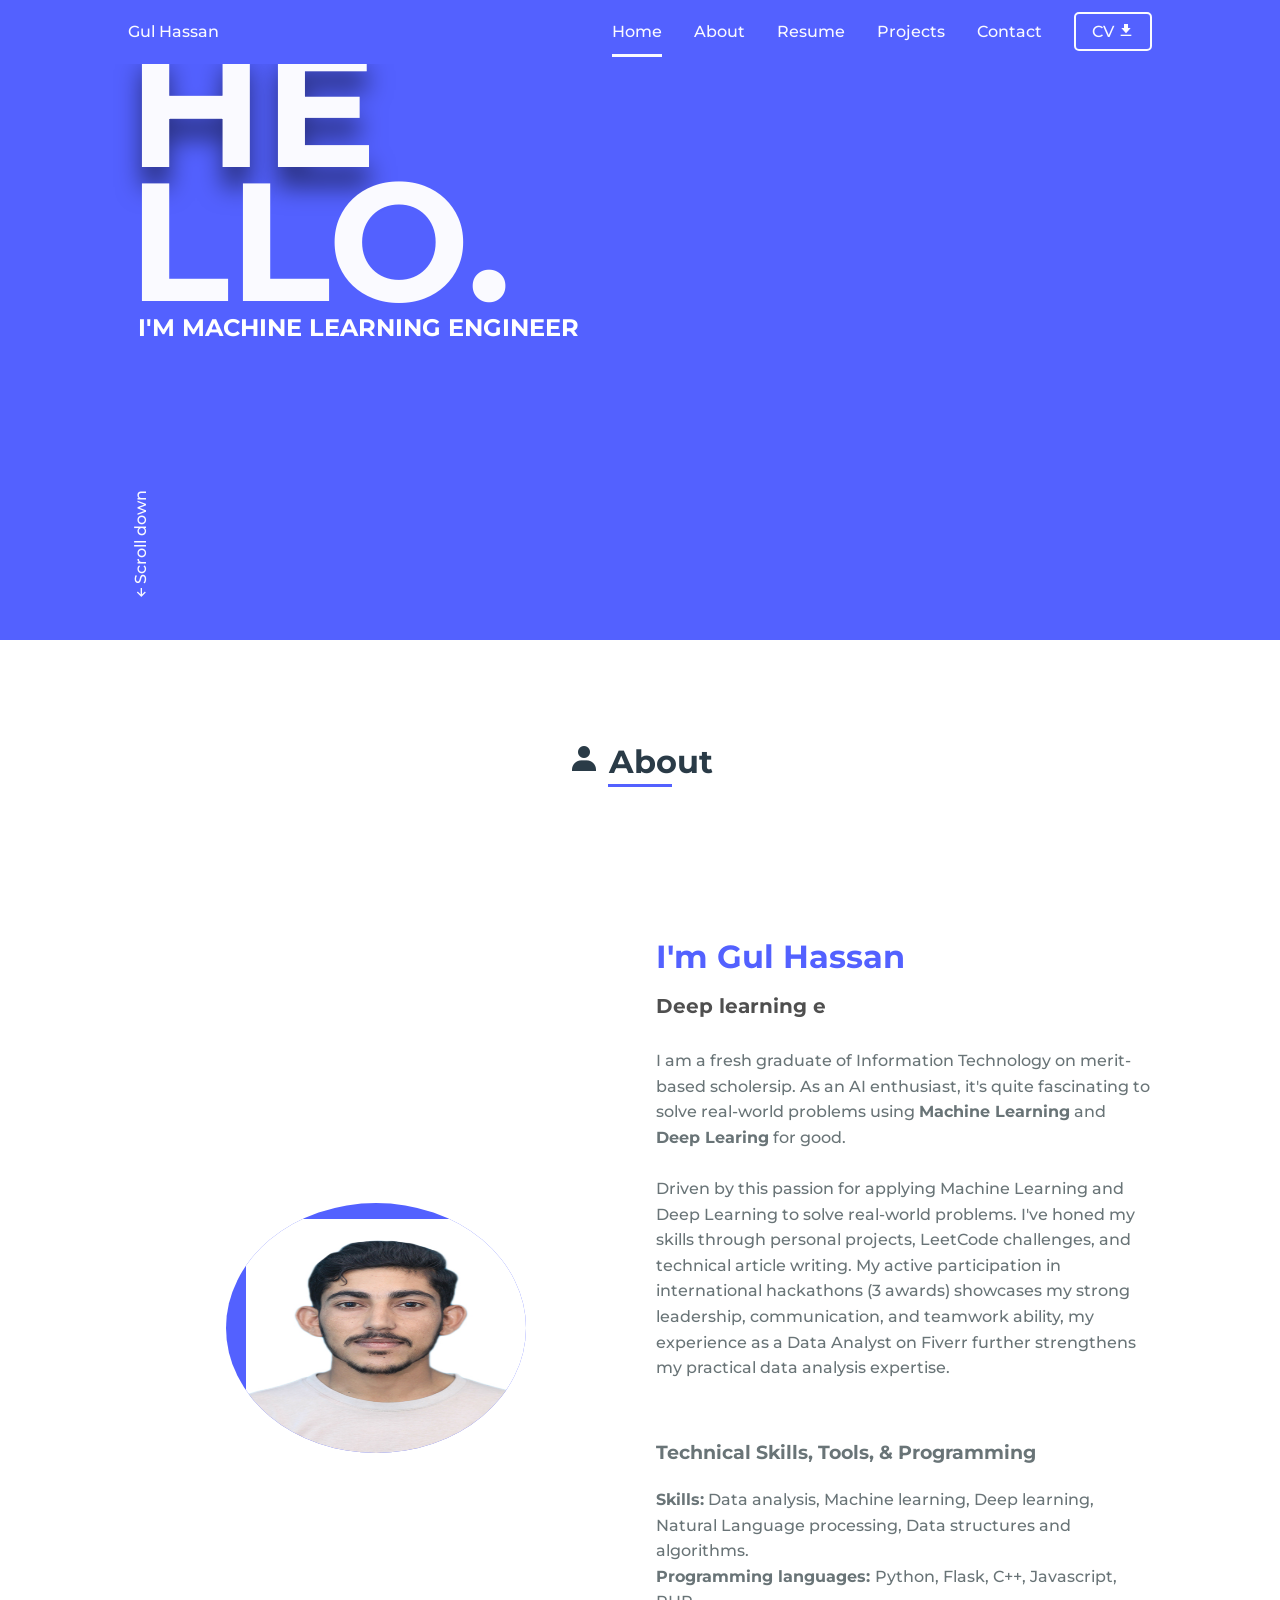
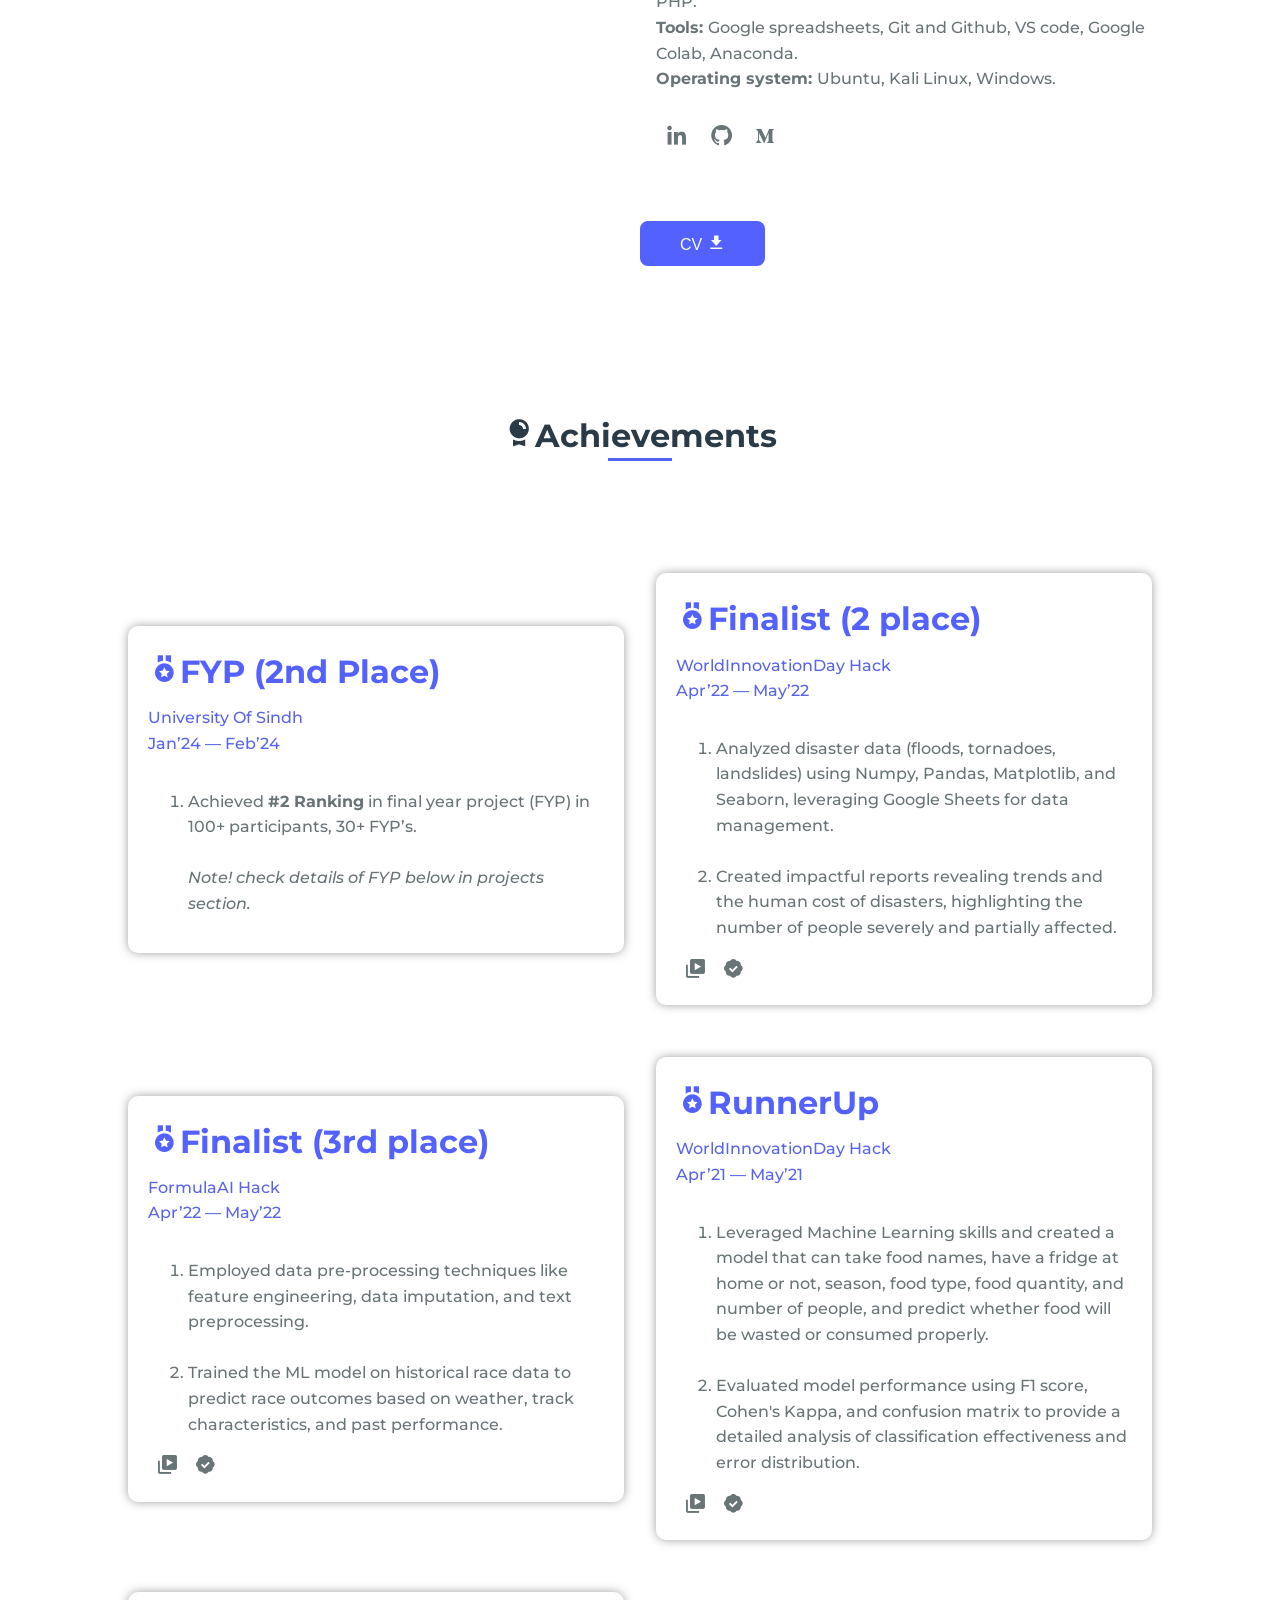
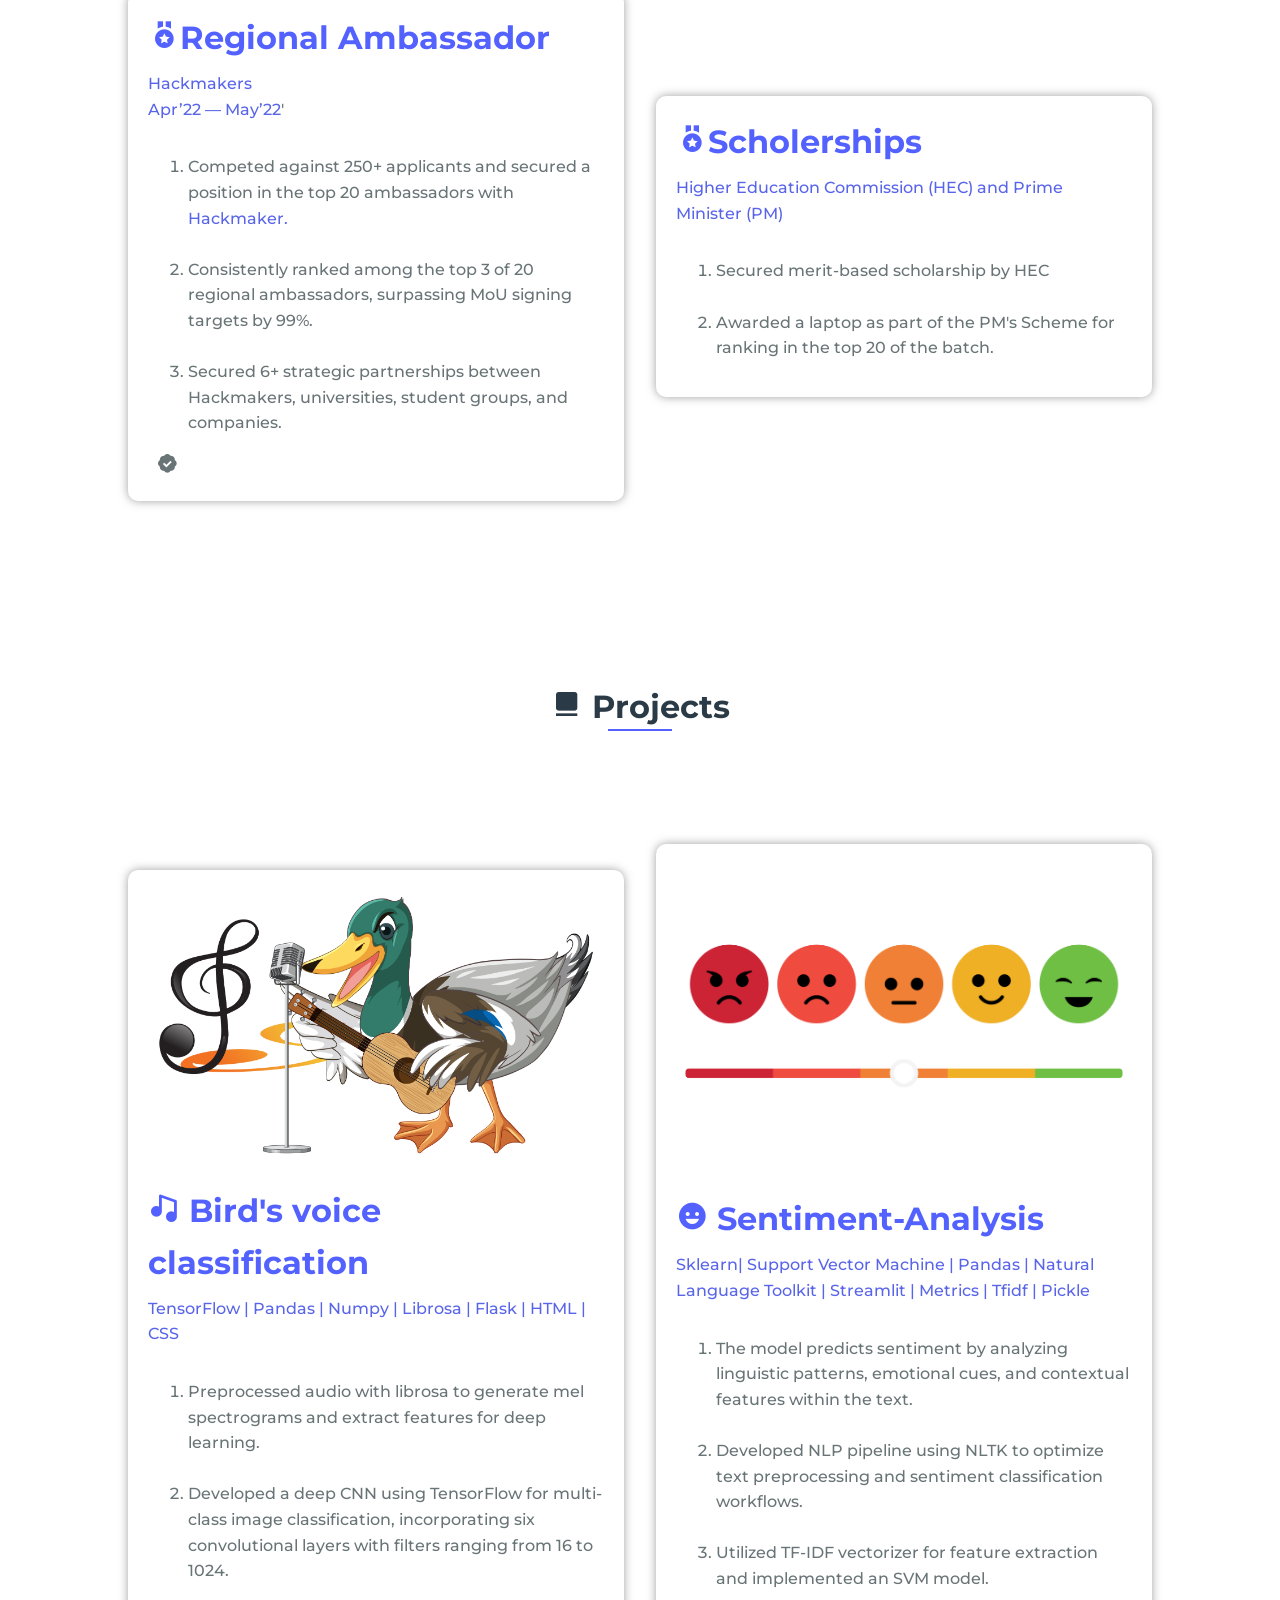
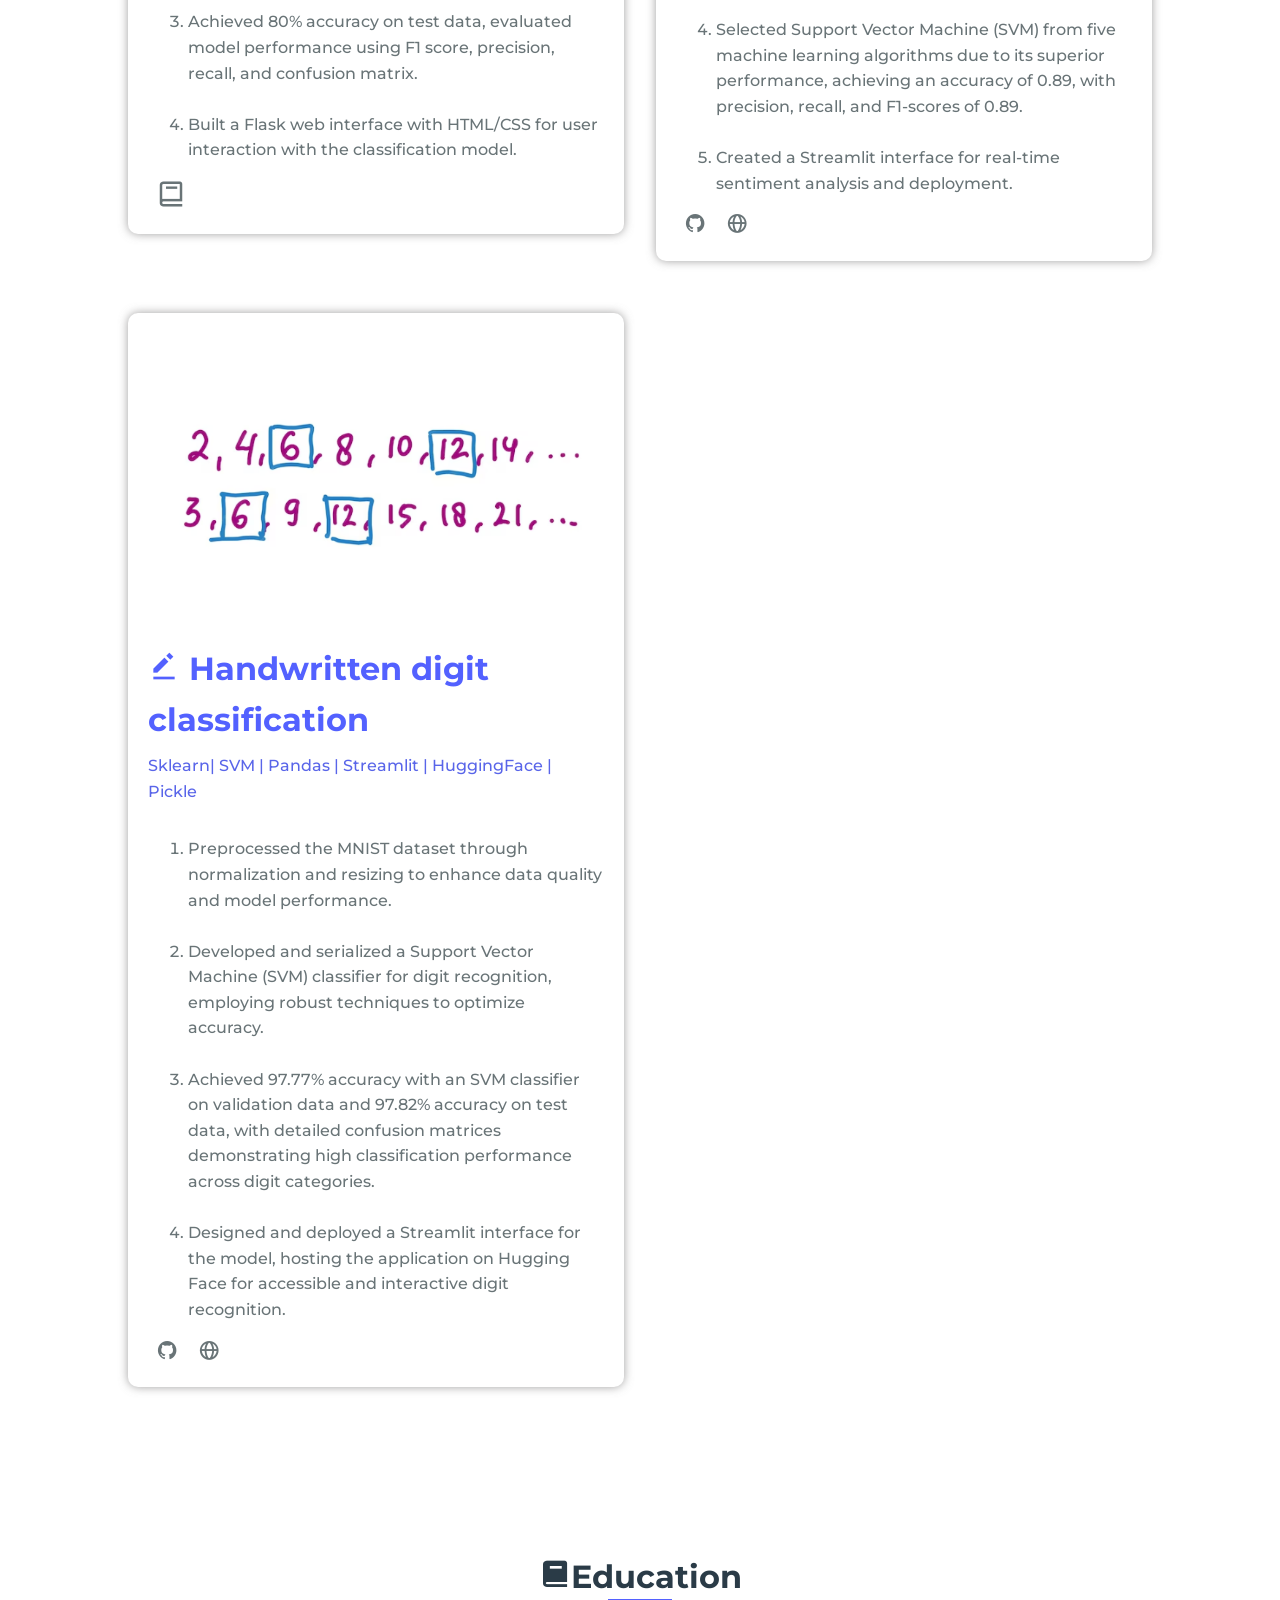
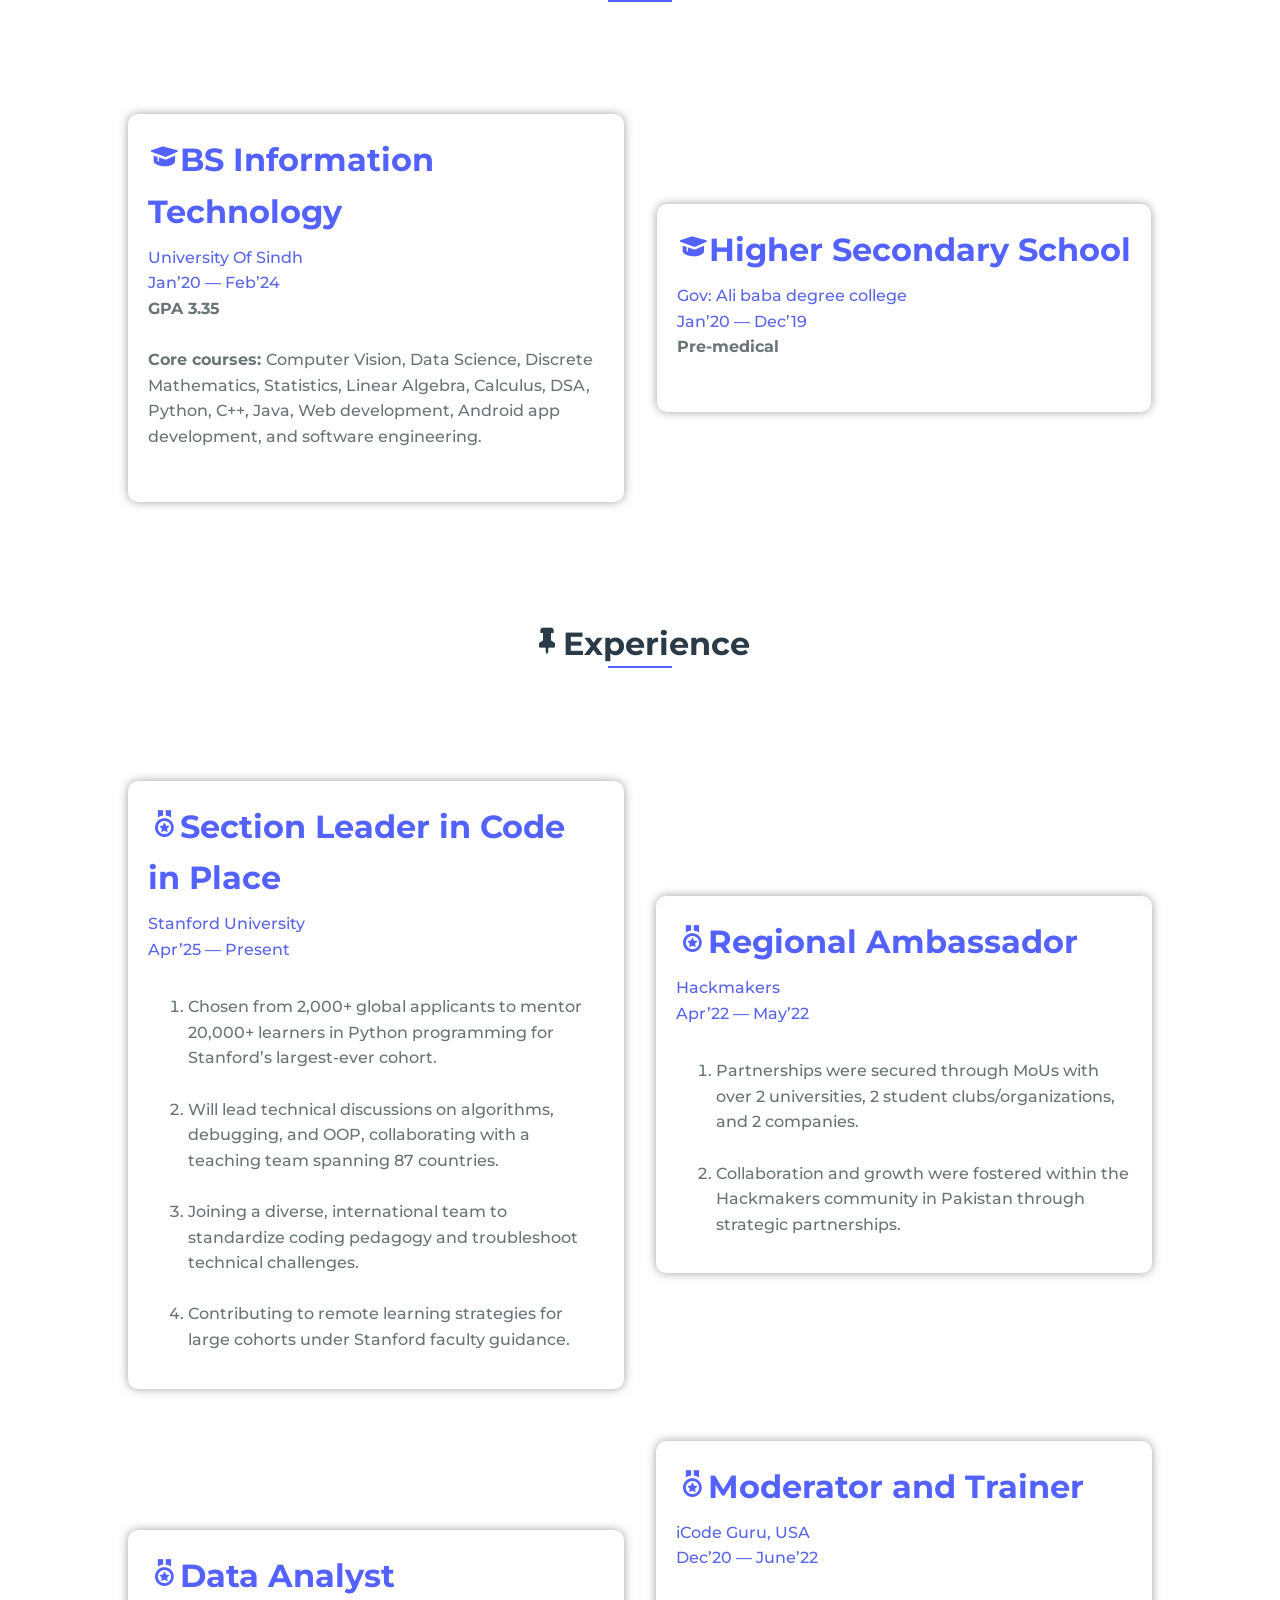
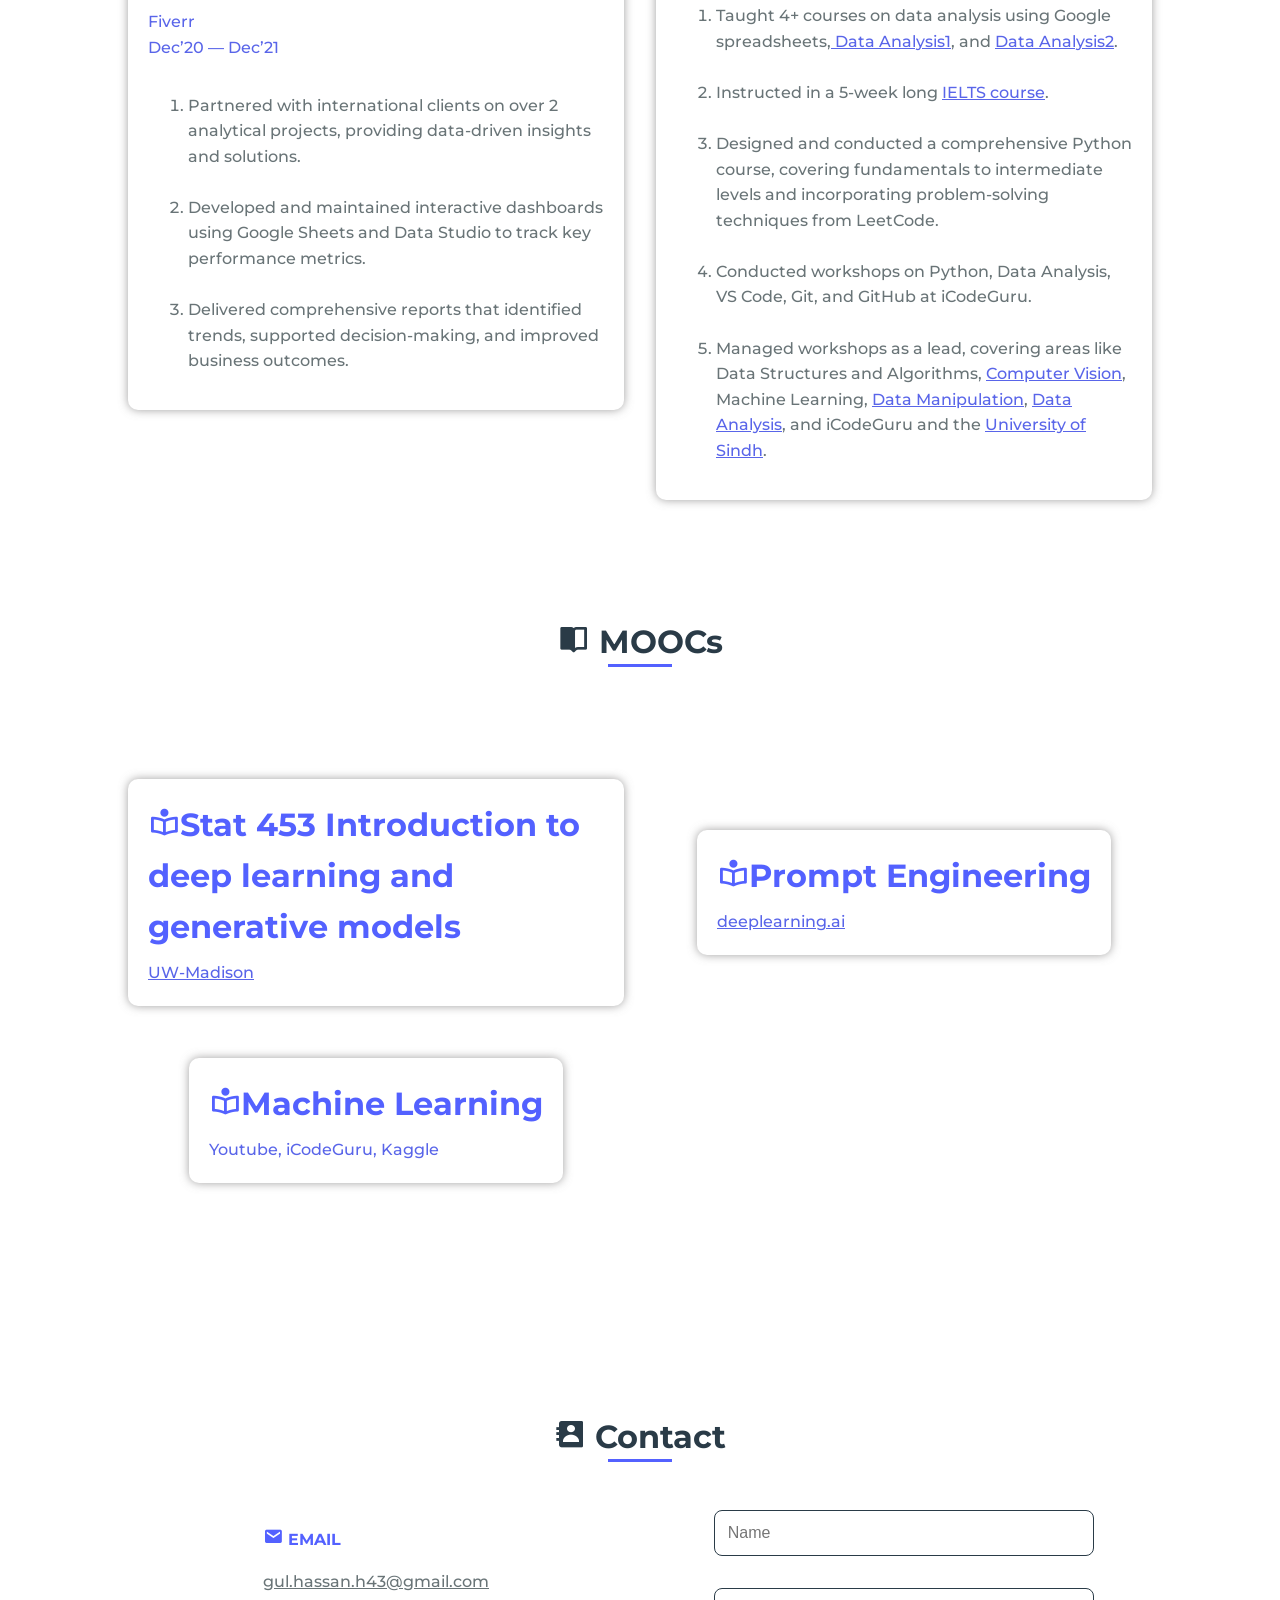
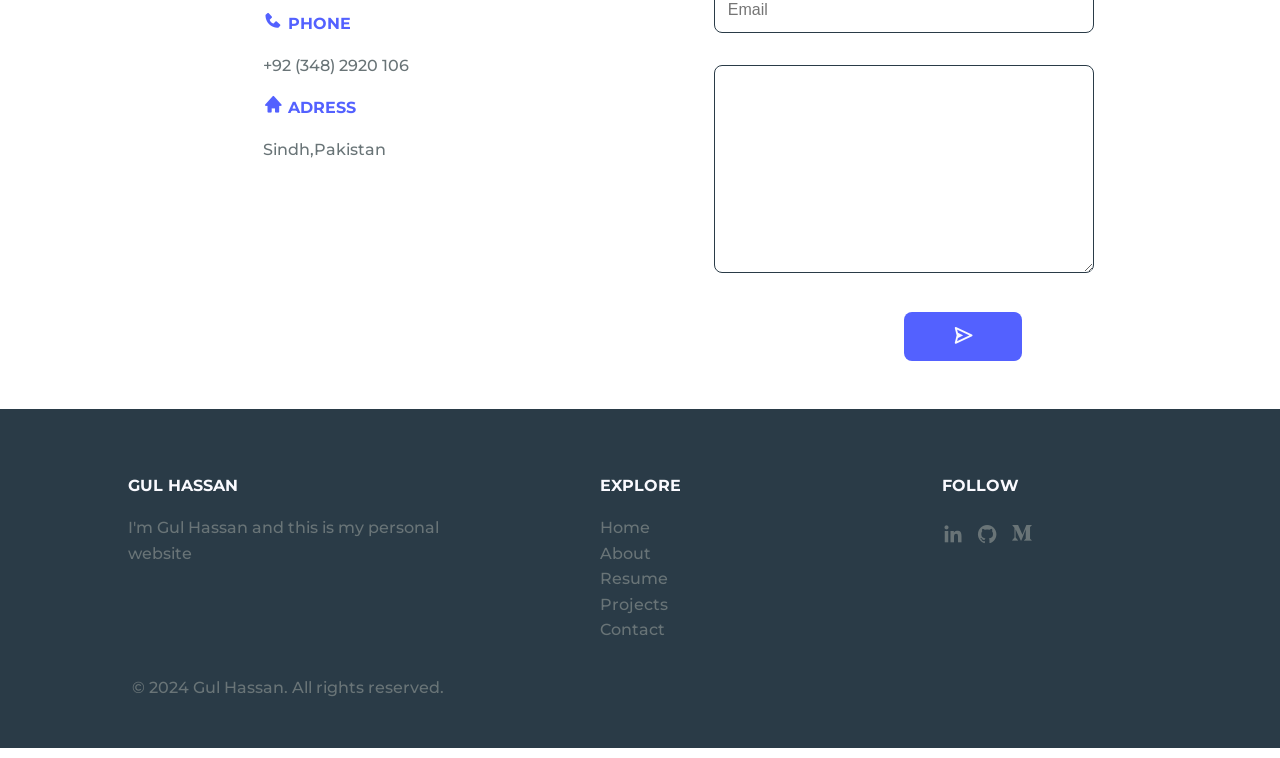
==== commit cb46e8c9: "Update index.html" ====
--- a/index.html
+++ b/index.html
@@ -110,7 +110,7 @@
 
             <div class="about__container bd-grid">
                 <div class="about__img">
-                    <img src="assets/img/profileimg.png" alt="">
+                    <img src="assets/img/Hassan.JPG" alt="">
                 </div>
 
                 <div>
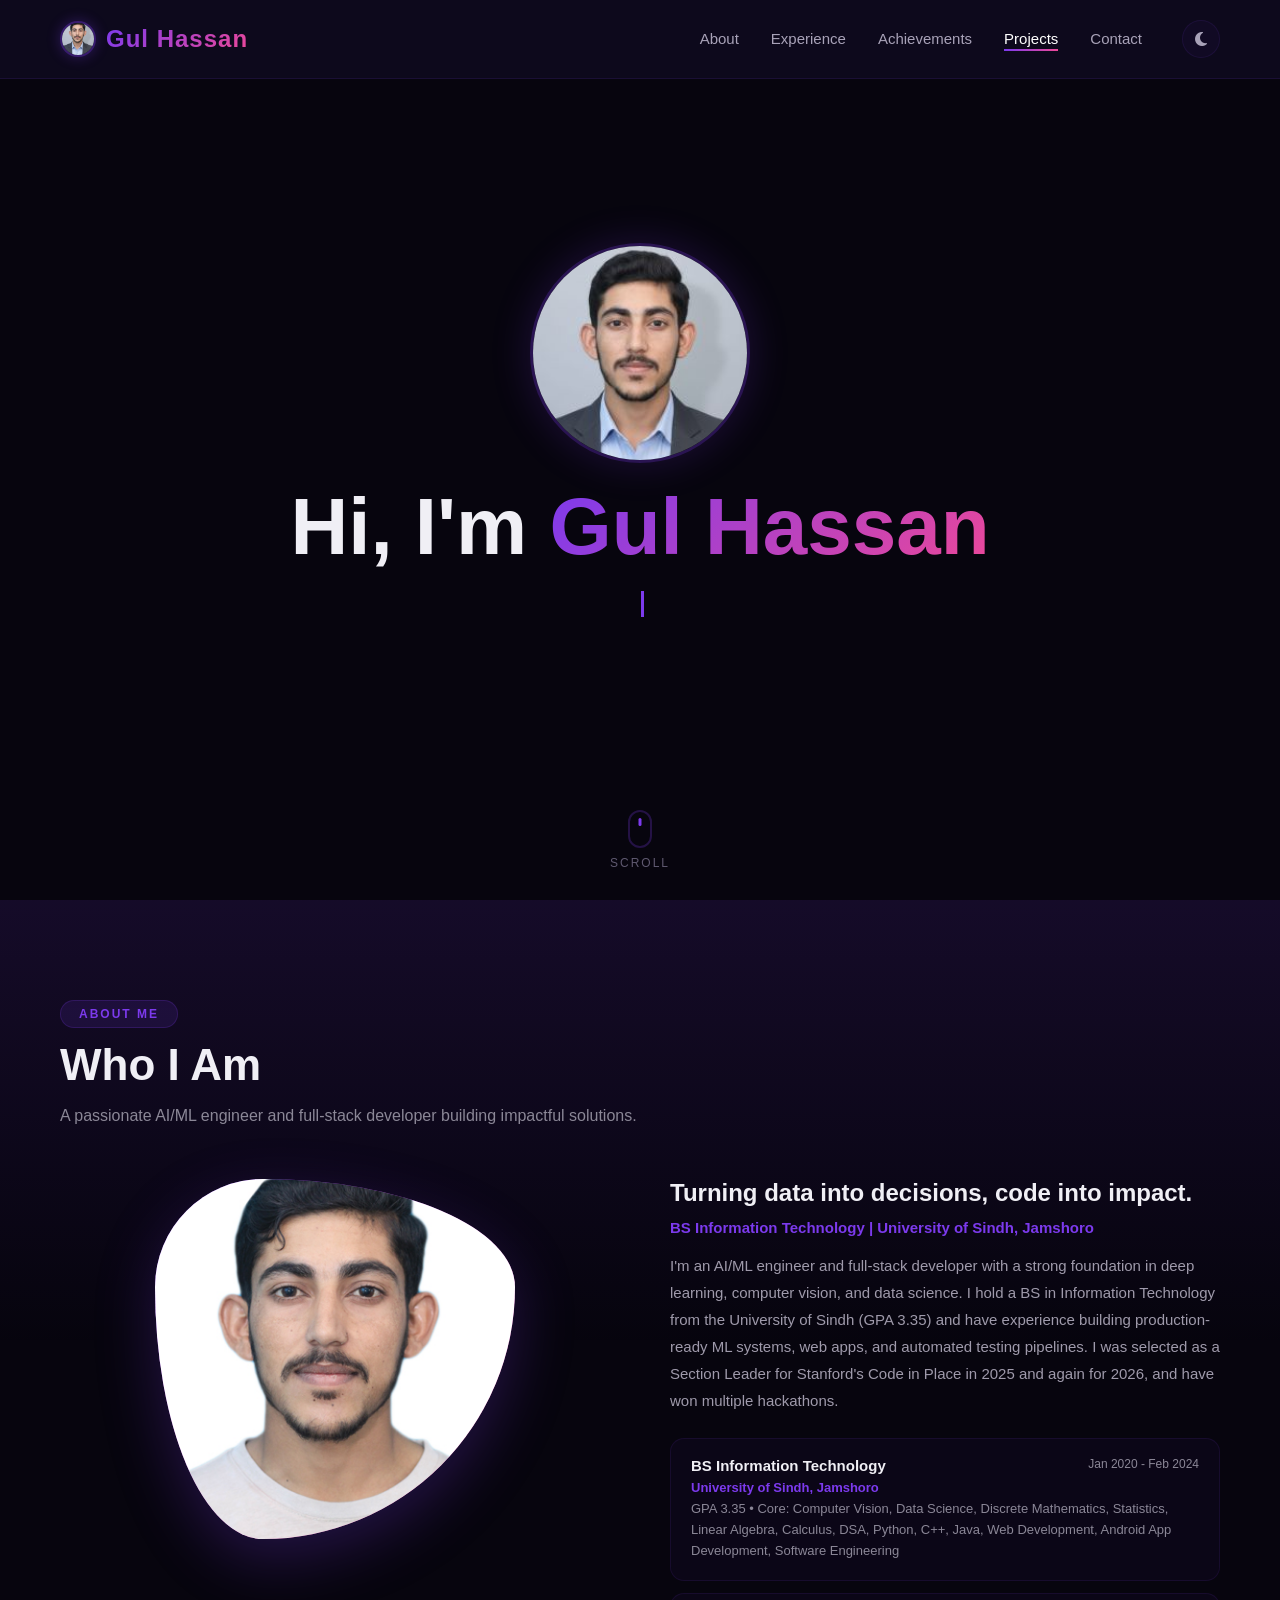
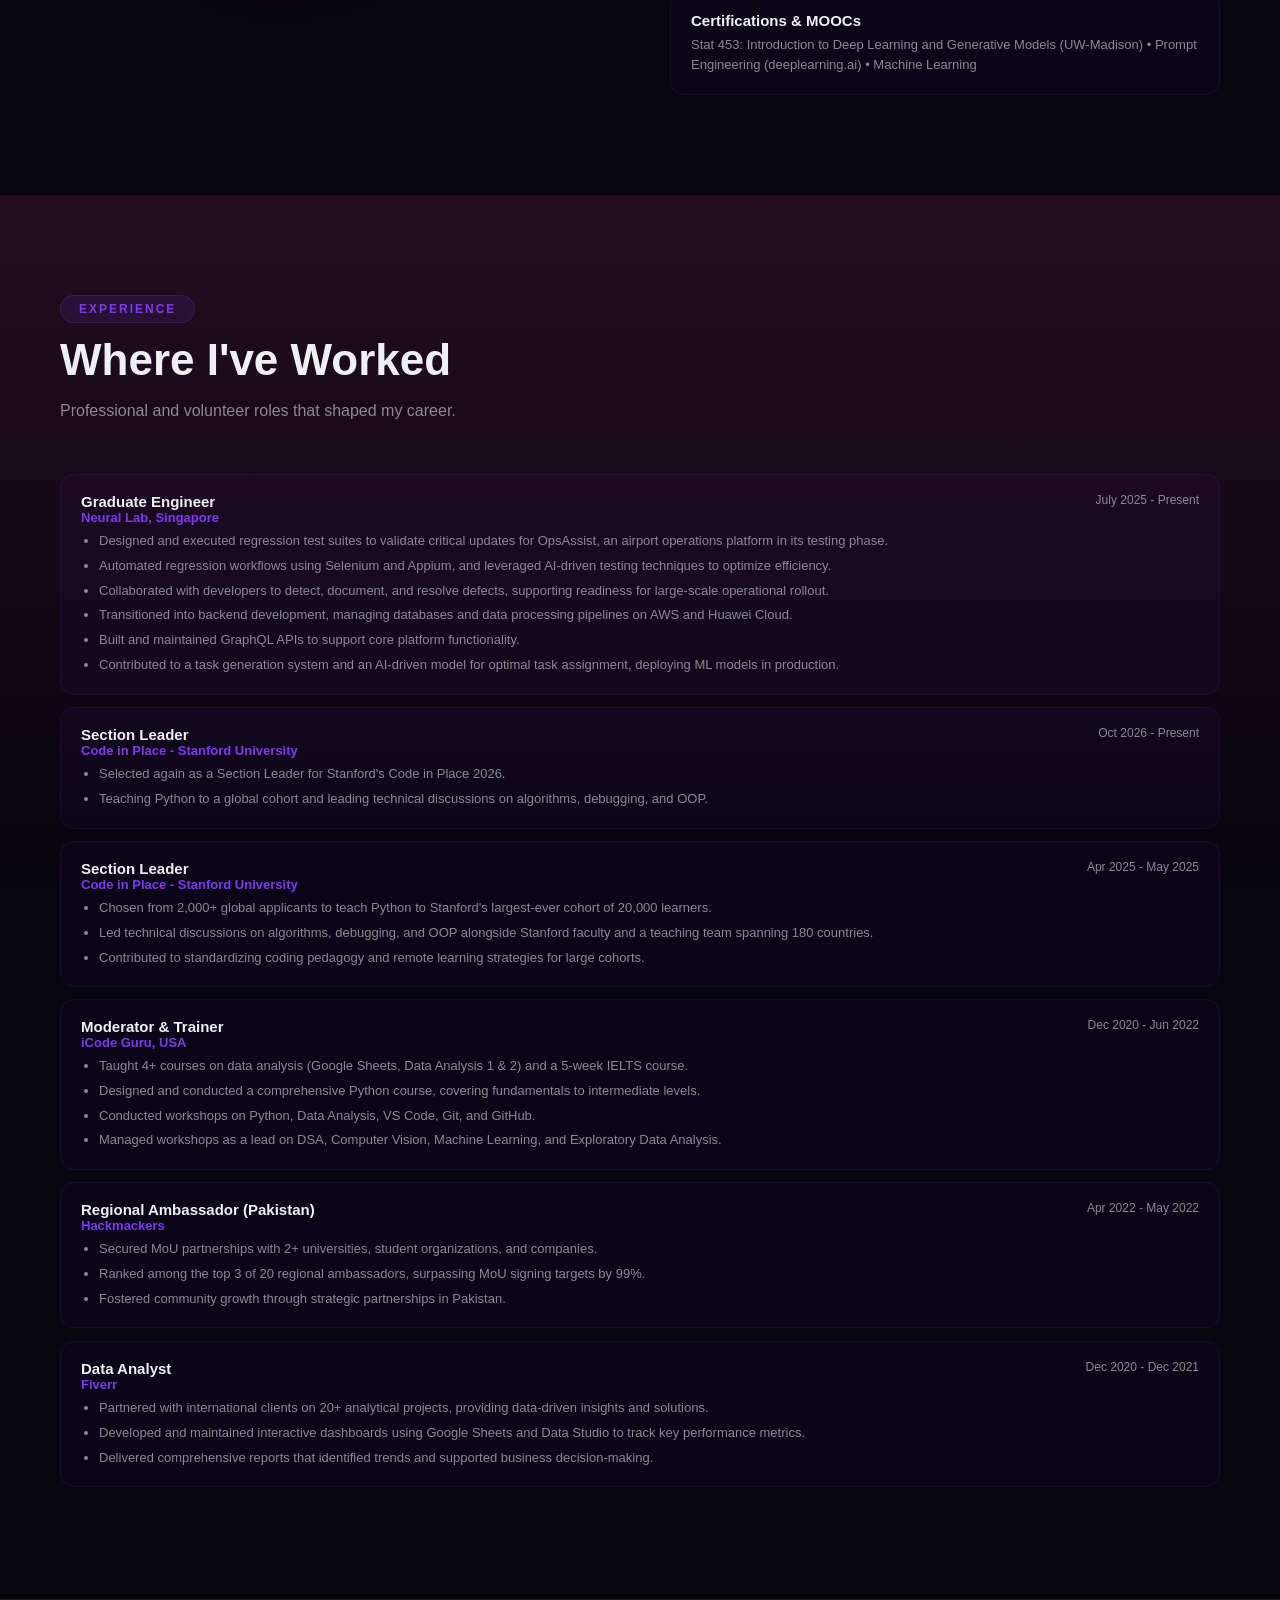
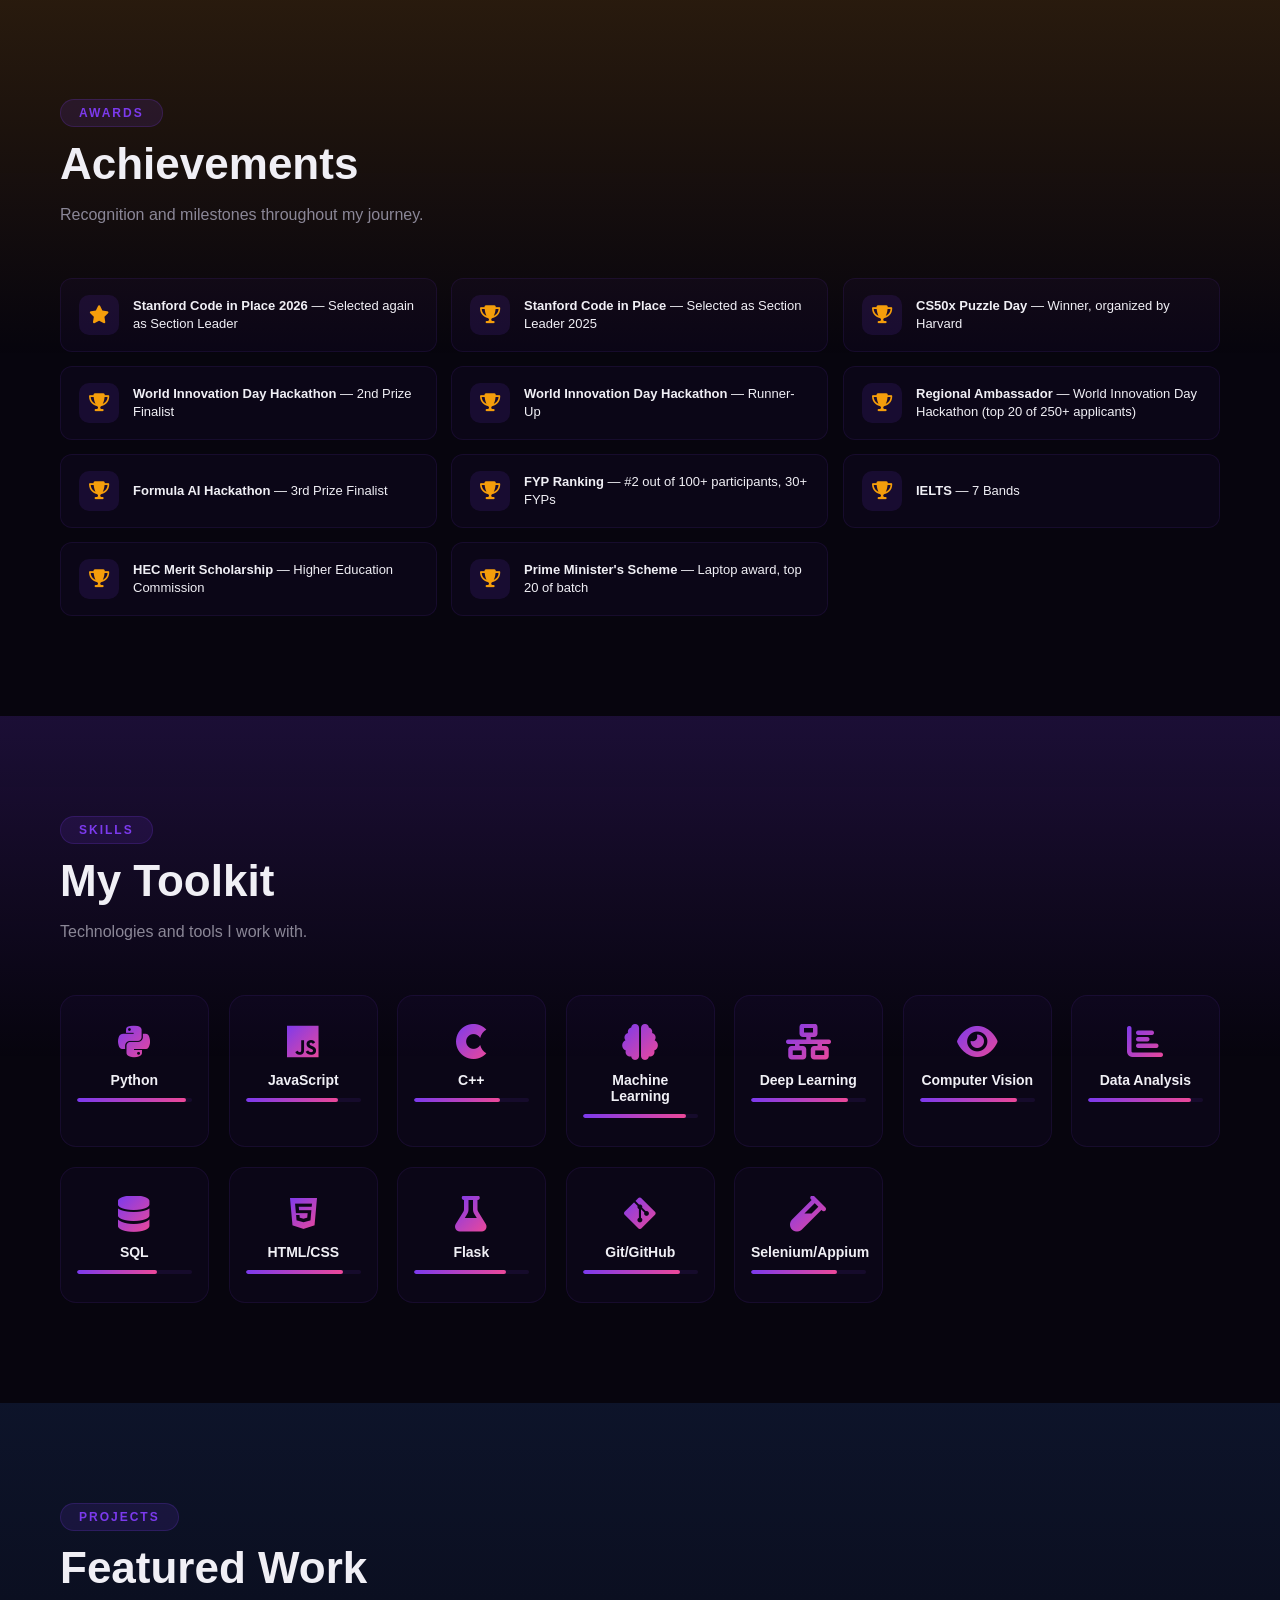
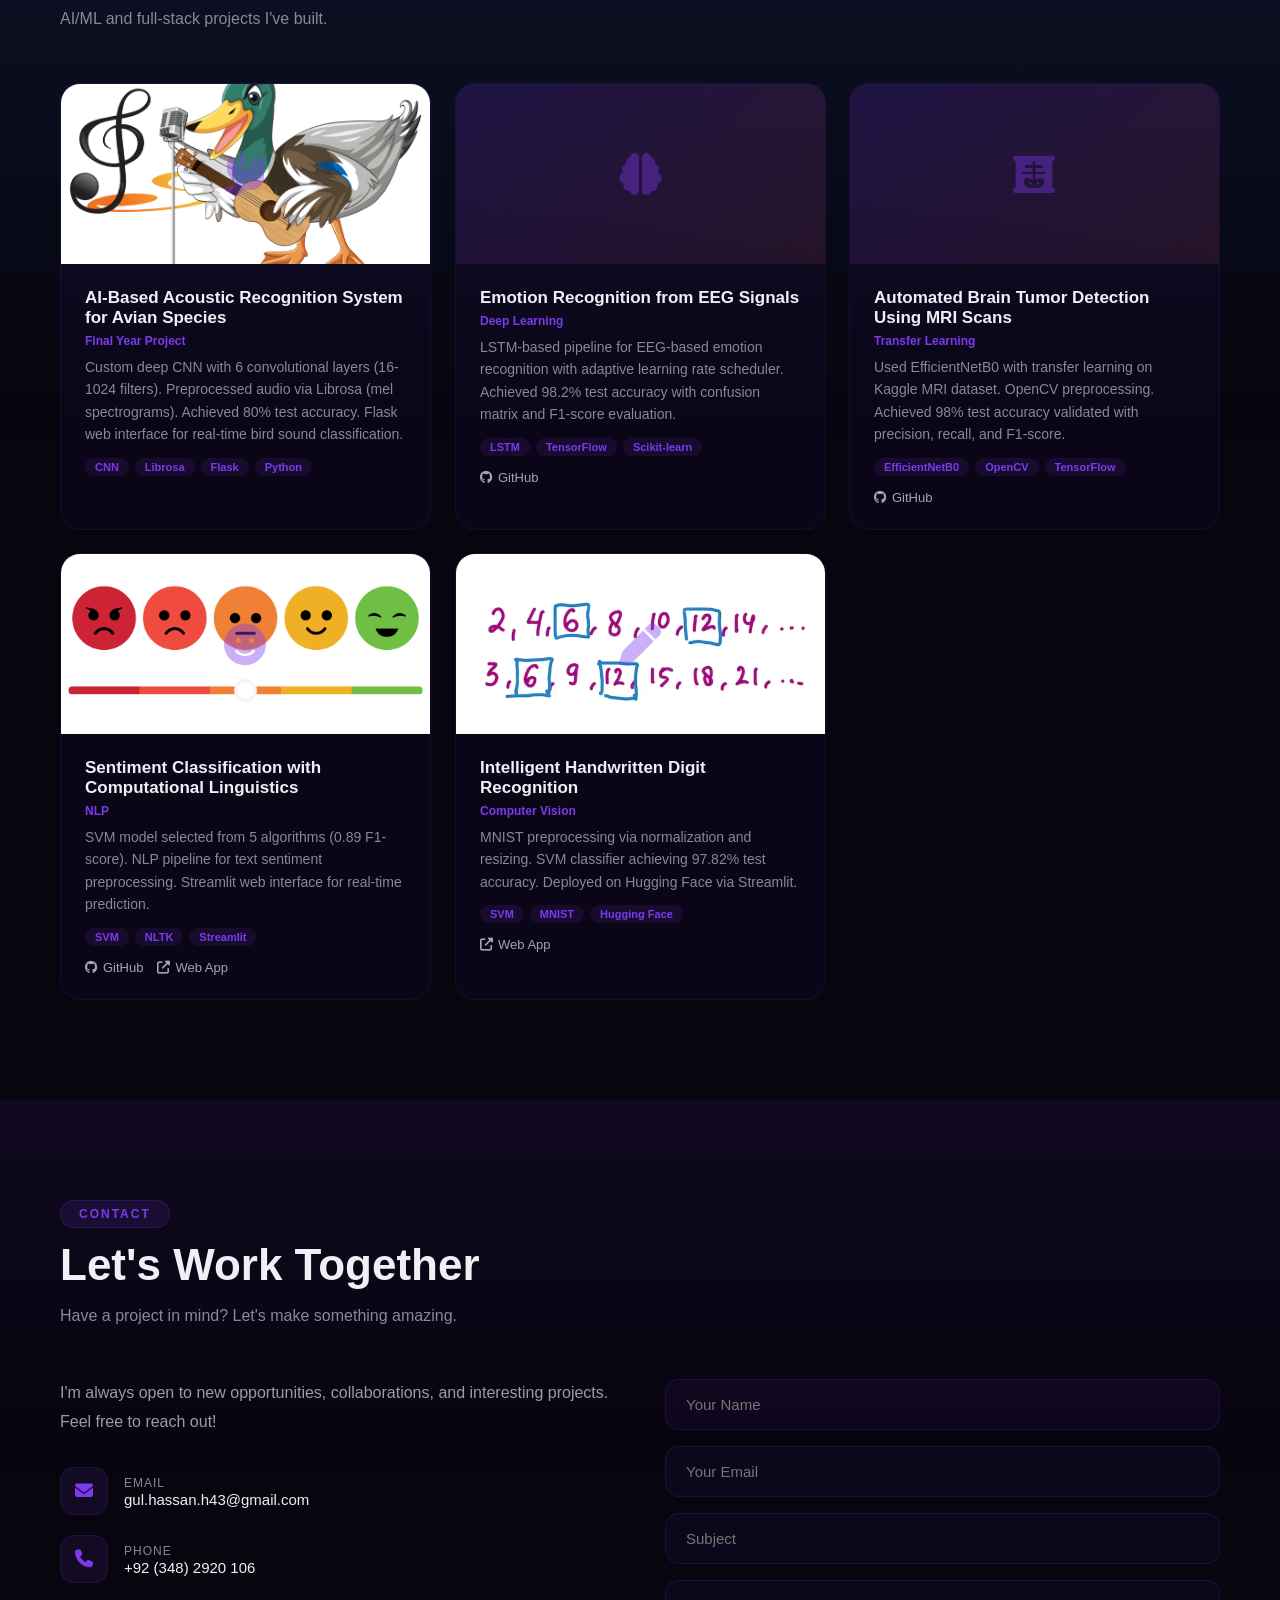
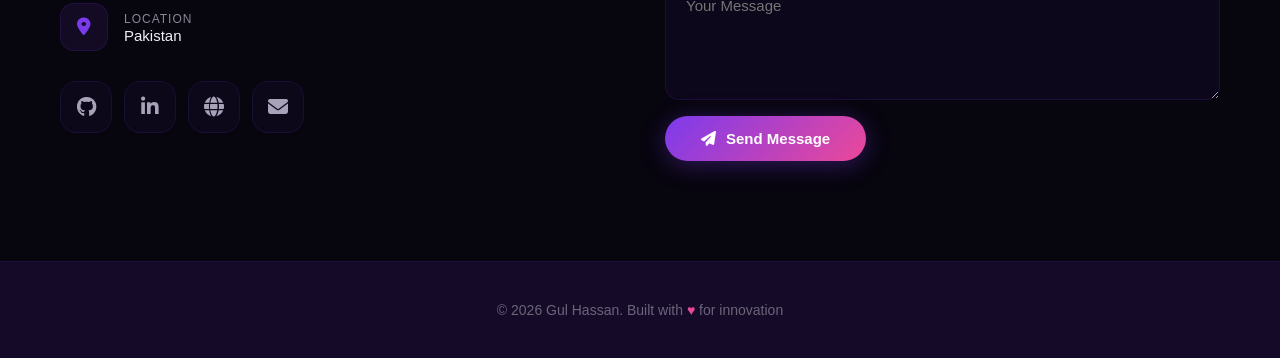
==== commit d190ce93: "added new index file" ====
--- a/index.html
+++ b/index.html
@@ -1,947 +1,1350 @@
-<!DOCTYPE html>
-<html lang="en">
-
-<head>
-    <meta charset="UTF-8">
-    <meta name="viewport" content="width=device-width, initial-scale=1.0">
-
-    <!-- ===== CSS ===== -->
-    <link rel="stylesheet" href="assets/css/styles.css">
-
-    <!-- ===== BOX ICONS ===== -->
-    <link href='https://cdn.jsdelivr.net/npm/boxicons@2.0.5/css/boxicons.min.css' rel='stylesheet'>
-    <link type="image/png"  rel="icon" href="assets\img\profile-icon.png">
-    <title>Gul Hassan </title>
-    
-    <style>
-        /* Animation styles */
-        #typing-animation {
-            position: relative;
-            font-size: 20px;
-            font-weight: bold;
-            color: #5361FF;
-            overflow: hidden;
-            white-space: nowrap;
-            animation: typing 3s steps(20, end) infinite;
-        }
-
-        #typing-animation:before {
-            content: "";
-            /* position: absolute; */
-            top: 0;
-            left: 0;
-            width: 0;
-            height: 100%;
-            background-color: #ccc;
-            animation: typing-cursor 0.5s ease-in-out infinite;
-        }
-
-        @keyframes typing {
-            from {
-                width: 0;
-            }
-
-            to {
-                width: 100%;
-            }
-        }
-
-        @keyframes typing-cursor {
-            from {
-                width: 3px;
-            }
-
-            to {
-                width: 0;
-            }
-        }
-    </style>
-
-</head>
-
-<body>
-    <!--===== HEADER =====-->
-    <header class="l-header">
-        <nav class="nav bd-grid">
-            <div>
-                <a href="#" class="nav__logo">Gul Hassan</a>
-            </div>
-
-            <div class="nav__menu" id="nav-menu">
-                <ul class="nav__list">
-                    <li class="nav__item"><a href="#home" class="nav__link active">Home</a></li>
-                    <li class="nav__item"><a href="#about" class="nav__link">About</a></li>
-                    <li class="nav__item"><a href="#achiements" class="nav__link">Resume</a></li>
-                    <li class="nav__item"><a href="#portfolio" class="nav__link ">Projects</a></li>
-                    <li class="nav__item"><a href="#contact" class="nav__link">Contact</a></li>
-                    <li class=" nav__item">
-                        <a href="https://drive.google.com/file/d/1_wfWy0xlavLQyc4w7wK6M0XvNmI1Ejdz/view?usp=sharing"
-                            class=" download__cv" target="_blank">CV <i class='bx bxs-download bx-tada'></i></a>
-                    </li>
-
-                </ul>
-            </div>
-
-            <div class="nav__toggle" id="nav-toggle">
-                <i class='bx bx-menu'></i>
-            </div>
-        </nav>
-    </header>
-
-    <main class="l-main">
-
-        <!--===== HOME =====-->
-        <section class="home" id="home">
-            <div class="home__container bd-grid">
-                <h1 class="home__title"><span>HE</span><br>LLO.</h1>
-
-                <h2 class="ml" style="color: white; padding-left: 10px;">I'M MACHINE LEARNING ENGINEER</h2>
-
-                <div class="home__scroll">
-                    <a href="#about" class="home__scroll-link"><i class='bx bx-up-arrow-alt'></i>Scroll down</a>
-                </div>
-                <img src="assets/img/profileimg.png" alt="" class="home__img">
-            </div>
-        </section>
-
-        <!--===== ABOUT =====-->
-        <section class="about section" id="about">
-            <h2 class="section-title"> <i class='bx bxs-user '></i> <span></span>About</h2>
-
-            <div class="about__container bd-grid">
-                <div class="about__img">
-                    <img src="assets/img/Hassan.JPG" alt="">
-                </div>
-
-                <div>
-                    <h3 class="about__subtitle">I'm Gul Hassan</h3>
-                    <!-- Element to contain animated typing -->
-                    <span class="ani" id="typing-animation" style="color: rgba(0, 0, 0, 0.69); "></span>
-
-                    <script>
-
-                        // Initialize the typing animation
-                        const typingAnimationElement = document.getElementById('typing-animation');
-
-                        // Create an array of typing text
-                        const typingTexts = [
-                            'Machine learning engineer  ',
-                            'Deep learning engineer  ',
-                            'Coder on LeetCode ',
-                            'Problem solver',
-                            'Artical writer ',
-                            'Critical thinker'
-                        ];
-                        // Create a function to display the typing animation for a given text
-                        function playTypingAnimation(text) {
-                            // Loop through each character and add it to the element
-                            for (let i = 0; i < text.length; i++) {
-                                setTimeout(() => {
-                                    typingAnimationElement.textContent += text[i];
-                                }, i * 100); // Increase the delay to slow down the typing animation
-                            }
-
-                            // Once the animation is complete, toggle the cursor visibility
-                            setTimeout(() => {
-                                toggleCursor();
-                            }, text.length * 120);
-
-                            // Function to toggle cursor visibility
-                            function toggleCursor() {
-                                if (typingAnimationElement.textContent.endsWith('|')) {
-                                    typingAnimationElement.textContent = typingAnimationElement.textContent.slice(0, -1);
-                                } else {
-                                    typingAnimationElement.textContent += '|';
-                                }
-                            }
-
-                            // Restart the typing animation loop
-                            setTimeout(() => {
-                                typingAnimationElement.textContent = ''; // Clear the text
-                                playTypingAnimation(typingTexts[(typingTexts.indexOf(text) + 1) % typingTexts.length]); // Start over with the next text
-                            }, (text.length + 1) * 120); // Wait for text to be fully typed before restarting
-                        }
-
-                        // Start the typing animation loop
-                        playTypingAnimation(typingTexts[0]);
-
-                    </script>
-
-                    <br>
-                    <br>
-                    <p class="about__text">
-                        I am a fresh graduate of Information Technology on merit-based scholersip. As an AI enthusiast, it's quite fascinating to solve
-                        real-world problems using <b>Machine Learning</b> and <b>Deep Learing</b> for good.
-                        <br><br>
-                        Driven by this passion for applying Machine Learning and Deep Learning to solve real-world problems.
-                         I've honed my skills through personal projects, LeetCode challenges, and technical article writing. 
-                         My active participation in international hackathons (3 awards) showcases my strong leadership, 
-                         communication, and teamwork ability, my experience as a Data Analyst on Fiverr further strengthens my 
-                         practical data analysis expertise.
-                        <br><br>
-                        <h3>Technical Skills, Tools, & Programming</h3>
-                        <b>Skills:</b>  Data analysis, Machine learning, Deep learning, Natural Language processing, Data structures and algorithms.
-                        <br>
-
-                        <b>Programming languages: </b>
-                        Python, Flask, C++, Javascript, PHP.
-                        <br>
-                        <b>Tools: </b>
-                        Google spreadsheets, Git and Github, VS code, Google Colab, Anaconda.
-                        <br>
-                        <b>Operating system: </b>
-                        Ubuntu, Kali Linux,  Windows.
-
-                    </p>
-                    <br>
-                    <div class="about__social">
-                        <a href="https://www.linkedin.com/in/gul-hassan-7b188b202/" class="" target="_blank"><i class='about__social-icon bx bxl-linkedin bx-tada-hover'
-                                style="font-size: 25px;"></i></a>
-                        <a href="https://github.com/Gulhassan786" class="" target="_blank"><i class='about__social-icon bx bxl-github bx-tada-hover'
-                                style="font-size: 25px;"></i></a>
-                        <a href="https://medium.com/@gulhassanh49" class="" style="font-size: 25px;" target="_blank"><i class='about__social-icon bx bxl-medium bx-tada-hover'></i></a>
-                    </div>
-
-                </div>
-
-            </div>
-
-            <a href="https://drive.google.com/file/d/1_wfWy0xlavLQyc4w7wK6M0XvNmI1Ejdz/view?usp=sharing"
-                target="_blank"> <button class="contact__button">CV 
-                    <i class='bx bxs-download bx-tada'style="font-size: 18px;"></i> </button></a>
-
-        </section>
-
-        <!-- Achivements section -->
-        <section class="about section" id="achiements">
-            <h2 class="section-title"><i class="bx bxs-award " ></i>Achievements</h2>
-            <div class="about__container bd-grid">
-
-                <div class="card">
-                    <h2 class="about__subtitle"><i class="bx bxs-medal bx-tada"></i>FYP (2nd Place)
-                    </h2>
-                    <div class="row hack" style="display:block;">
-                        <div class="col">
-                            <span style="color: #5965e9; text-align: left;">University Of Sindh</span>
-                        </div>
-                        <div class="col"> <span style="color: #5965e9; text-align:right;">Jan’24 —  Feb’24</span></div>
-                    </div>
-                   
-                    <p class="about__text">
-                        <ol>
-                            <li>Achieved <b>#2 Ranking</b> in final year project (FYP) in 100+ participants, 30+ FYP’s.</li>
-                            <br>
-                        <p> <i>Note! check details of FYP below in projects section.</i></p>
-                        </ol>
-                       
-                    </p>
-                </div>
-
-                <div class="card">
-                    <h2 class="about__subtitle"><i class="bx bxs-medal bx-tada"></i>Finalist (2 place)
-                    </h2>
-                    <div class="row hack" style="display:block;">
-                        <div class="col">
-                            <span style="color: #5965e9; text-align: left;">WorldInnovationDay Hack</span>
-                        </div>
-                        <div class="col"> <span style="color: #5965e9; text-align:right;">Apr’22 —  May’22</span></div>
-                    </div>
-                   
-                    <p class="about__text">
-                        <ol>
-                           <li> Analyzed disaster data (floods, tornadoes, landslides) using Numpy, Pandas, Matplotlib, and Seaborn, leveraging Google Sheets for data management.
-                        </li> <br>
-                        <li>Created impactful reports revealing trends and the human cost of disasters, highlighting the number of people severely and partially affected.</li>
-                        </ol>
-                    </p>
-
-                    <div class="row" style="display:flex;">
-                        <div class="col-6">
-                            <a href="https://www.youtube.com/live/PekZczFhDi4?si=MWKkObYGxrnk0Oyy&t=1630" target="_blank" rel="noopener noreferrer">
-                                <abbr title="Pitch of the project"><i class="about__social-icon bx bxs-videos bx-tada-hover" ></i>
-                            </a>
-                        </div>
-                        <!-- <div class="col-4">
-                            <i class="about__social-icon bx bxl-github" style="font-size: 30px; "></i>
-                        </div> -->
-                        <div class="col-6">
-                           <abbr title="Badge from org"> <a href="https://au.badgr.com/public/assertions/5ERL7-jGTMenN76TLHYq6g?identity__email=gulhassanh49@gmail.com" target="_blank">
-                            <i class='about__social-icon bx bxs-badge-check bx-tada-hover' ></i></a></abbr>
-                        </div>
-                    </div>
-
-                </div>
-
-                <!-- 2nd achivement -->
-                <div class="card">
-                    <h2 class="about__subtitle"><i class="bx bxs-medal bx-tada" ></i>Finalist (3rd place)
-                    </h2>
-                    <div class="row hack" style="display:block;">
-                        <div class="col">
-                            <span style="color: #5965e9; text-align: left;">FormulaAI Hack</span>
-                        </div>
-                        <div class="col"> <span style="color: #5965e9; text-align:right;">Apr’22 —  May’22</span></div>
-                    </div>
-
-                    <p class="about__text" style="margin-top: 10px;">
-                    <ol>
-                        <li>Employed data pre-processing techniques like feature engineering, data imputation, and text preprocessing.</li> <br>
-                        <li>Trained the ML model on historical race data to predict race outcomes based on weather, track characteristics, and past performance.</li>
-                        <!-- <li>Evaluated model performance using Accuracy, F1 score, and Precision and Recall. </li> -->
-                    </ol>  
-                    </p>
-                    
-                    <div class="row" style="display:flex;">
-                        <div class="col-6">
-                            <a href="https://www.youtube.com/watch?v=2yS0BoQS-3Q" target="_blank" rel="noopener noreferrer">
-                               <abbr title="Pitch of the project"><i class="about__social-icon bx bxs-videos bx-tada-hover" ></i></abbr> </a>
-                        </div>
-                        <!-- <div class="col-4">
-                            <i class="about__social-icon bx bxl-github" style="font-size: 30px; "></i>
-                        </div> -->
-                        <div class="col-6">
-                           <abbr title="Badge from org"> <a href="https://au.badgr.com/public/assertions/TeMHvYAKQTaUC5CP2eYBAQ" target="_blank">
-                            <i class='about__social-icon bx bxs-badge-check bx-tada-hover' ></i></a></abbr>
-                        </div>
-                    </div>
-
-                </div>
-                <!-- Achievment 3rd -->
-                <div class="card">
-                    <h2 class="about__subtitle"><i class="bx bxs-medal bx-tada" ></i>RunnerUp</h2>
-                    <div class="row hack" style="display:block;">
-                        <div class="col-6">
-                            <span style="color: #5965e9; text-align: center;">WorldInnovationDay Hack</span>
-                        </div>
-                        <div class="col-6"> <span style="color: #5965e9; text-align: center;">Apr’21 —  May’21</span>
-                        </div>
-                    </div>
-                
-                    <p class="about__text">
-                     <ol>
-                        <li>  Leveraged Machine Learning skills and created a model that can take food names, have a fridge at home or not, season, 
-                            food type, food quantity, and number of people, and predict whether food will be wasted or consumed properly. </li>
-                            <br>
-                            <li>Evaluated model performance using F1 score, Cohen's Kappa, and confusion matrix to provide a detailed analysis 
-                                of classification effectiveness and error distribution.</li>
-                     </ol>
-                    </p>
-
-                    <div class="row" style="display:flex;">
-                        <div class="col-6">
-                          <abbr title="Pitch of project">  <a href="https://www.youtube.com/live/EpF-33rksoU?si=fbBiE135TK9aM7jY&t=1525" target="_blank" rel="noopener noreferrer">
-                                <i class="about__social-icon bx bxs-videos bx-tada-hover"></i></a></abbr>
-                        </div>
-                        <!-- <div class="col-4">
-                            <i class="about__social-icon bx bxl-github" style="font-size: 30px; "></i>
-                        </div> -->
-                        <div class="col-6">
-                          <abbr title="Badge from org"> <a href="https://au.badgr.com/public/assertions/Nn9MpxPVRW2-JIJMm2N3vQ?identity__email=gulhassanh49@gmail.com" target="_blank">
-                            <i class='about__social-icon bx bxs-badge-check bx-tada-hover' ></i></a> </abbr>
-                        
-                        </div>
-                    </div>
-                </div>
-
-               
-                <!-- 4th card -->
-
-                <div class="card">
-                    <h2 class="about__subtitle"><i class="bx bxs-medal bx-tada" ></i>Regional Ambassador</h2>
-                    <div class="row hack" style="display:block;">
-                        <div class="col-12">
-                            <span style="color: #5965e9; text-align: center;">Hackmakers</span>
-                        </div>
-                        <div class="col-6"> <span style="color: #5965e9; text-align: center;">Apr’22 —   May’22</span>'
-                       
-                        </div>
-                    </div>
-                
-                    <p class="about__text">
-                        <ol>
-                            <li>Competed against 250+ applicants and secured a position in the top 20 ambassadors with 
-                                <a href="https://www.hackmakers.com/" style="color: #5965e9;">Hackmaker.</a></li> <br>
-                            <li>Consistently ranked among the top 3 of 20 regional ambassadors, surpassing MoU signing targets by 99%.</li> <br>
-                            <li>Secured 6+ strategic partnerships between Hackmakers, universities, student groups, and companies.</li>
-                        </ol>
-                    </p>
-
-                    <div class="row" style="display:flex;">
-                        <div class="col-12">
-                            <a href="https://drive.google.com/file/d/10PXvoPI2t7wQfN18Q0VT_nKr1Rac9fTN/view?usp=sharing" target="_blank"><i class='about__social-icon bx bxs-badge-check bx-tada-hover' ></i></a>
-                        
-                        </div>
-                    </div>
-                </div>
-
-
-                <div class="card">
-                    <h2 class="about__subtitle"><i class="bx bxs-medal bx-tada" ></i>Scholerships</h2>
-                    <div class="row hack" style="display:block;">
-                        <div class="col-12">
-                            <span style="color: #5965e9; text-align: center;">Higher Education Commission (HEC) and Prime Minister (PM)</span>
-                        </div>
-                        <!-- <div class="col-6"> <span style="color: #5965e9; text-align: center;"></span>
-                        </div> -->
-                    </div>
-                
-                    <p class="about__text">
-                        <ol>
-                            <li>Secured merit-based scholarship by HEC</li> <br>
-                            <li>Awarded a laptop as part of the PM's Scheme for ranking in the top 20 of the batch. </li>
-                        </ol>
-                    </p>
-                </div>
-
-
-            </div>
-
-
-             <!-- Portfolio section-->
-        <section class="about section" id="portfolio">
-
-            <h2 class="section-title"><i class="bx bxs-card "></i> <span></span>Projects</h2>
-            <div class="about__container bd-grid">
-                
-
-                <!-- 1st card project -->
-
-                <div class="card">
-
-                    <div class="portfolio__img">
-                        <img src="assets/img/voice.jpg" alt="image showing mic">
-                        <a href="https://drive.google.com/file/d/1QZz4oI83lXkKqG-AcVcJi1IoOvxJVQVf/view?usp=sharing" class="portfolio__link-name" target="_blank" title="Thesis link">
-                        <div class="portfolio__link">
-                            Thesis
-                        </div>
-                    </a>
-                    </div> <br>
-                    <h2 class="about__subtitle"><i class="bx bxs-music bx-tada"></i> <span></span>Bird's voice classification
-                    </h2>
-                    <div class="row hack" style="display:block;">
-                        <div class="col">
-                            <span style="color: #5965e9; text-align: left;">TensorFlow | Pandas | Numpy | Librosa | Flask | HTML | CSS
-
-                            </span>
-                        </div>
-                        
-                    </div>
-                   
-                    <p class="about__text">
-
-                        <ol>
-                            <li>Preprocessed audio with librosa to generate mel spectrograms and extract features for deep learning.</li> <br>
-    <li>Developed a deep CNN using TensorFlow for multi-class image classification, incorporating six convolutional layers with filters ranging from 16 to 1024.</li> <br>
-    <li>Achieved 80% accuracy on test data, evaluated model performance using F1 score, precision, recall, and confusion matrix.</li> <br>
-    <li>Built a Flask web interface with HTML/CSS for user interaction with the classification model.</li>
-                        </ol>
-                        </p>
-
-                  
-                 <abbr title="Thesis link"><a href="https://drive.google.com/file/d/1QZz4oI83lXkKqG-AcVcJi1IoOvxJVQVf/view?usp=sharing" target="_blank"><i class="about__social-icon bx  bx-book" style="font-size: 30px;"></i></a></abbr>
-                </div>
-
-
-                <!-- 2nd project card -->
-
-                <div class="card">
-
-                    <div class="portfolio__img">
-                        <img src="assets/img/sentiment.jpg" alt="">
-                       <abbr title="Click to view code on GitHub">
-                        <a href="https://github.com/Gulhassan786/Sentiment-Analysis" class="portfolio__link-name" target="_blank">
-                            <div class="portfolio__link">
-                               View Code
-                            </div></a>
-                       </abbr>
-    
-                    </div> <br>
-                    <a href="https://github.com/Gulhassan786/Sentiment-Analysis" class="portfolio__link-name" target="_blank"> <h2 class="about__subtitle"><i class="bx bxs-happy bx-tada" ></i> <span></span>Sentiment-Analysis
-                    </h2></a>
-                    <div class="row hack" style="display:block;">
-                        <div class="col">
-                            <span style="color: #5965e9; text-align: left;">Sklearn| Support Vector Machine  | Pandas | Natural Language Toolkit | Streamlit | Metrics | Tfidf | Pickle
-                            </span>
-                        </div>
-                        
-                    </div>
-                   
-                    <p class="about__text">
-                        <ol>
-                            <li>The model predicts sentiment by analyzing linguistic patterns, emotional cues, and contextual features within the text.</li> <br>
-    <li>Developed NLP pipeline using NLTK to optimize text preprocessing and sentiment classification workflows.</li> <br>
-    <li>Utilized TF-IDF vectorizer for feature extraction and implemented an SVM model.</li> <br>
-    <li>Selected Support Vector Machine (SVM) from five machine learning algorithms due to its superior performance, 
-        achieving an accuracy of 0.89, with precision, recall, and F1-scores of 0.89.</li> <br>
-    <li>Created a Streamlit interface for real-time sentiment analysis and deployment.</li>
-                        </ol>
-                        </p>
-
-               <abbr title="Code link on GitHub">   <a href="https://github.com/Gulhassan786/Sentiment-Analysis">
-                <i class="about__social-icon bx bxl-github bx-tada-hover" ></i></a></abbr>
-                <abbr title="Webapp link"> <a href="https://sentiment-detection.streamlit.app/">
-                    <i class="about__social-icon bx bx-globe bx-tada-hover" ></i></a></abbr>
-                </div>
-
-
-                    <!-- 3rd project card -->
-
-                    <div class="card">
-
-                        <div class="portfolio__img">
-                            <img src="assets/img/handdigit.png" alt="">
-                            <abbr title="Click to view code on HuggingFace">
-                                <a href="https://huggingface.co/spaces/Gul-Hassan/Digit-recognation/tree/main" class="portfolio__link-name" target="_blank">
-                                    <div class="portfolio__link">
-                                       View Code
-                                    </div></a>
-                            </abbr>
-        
-                        </div> <br>
-                        <a href="https://huggingface.co/spaces/Gul-Hassan/Digit-recognation/tree/main" class="portfolio__link-name" target="_blank">  <h2 class="about__subtitle"><i class="bx bxs-edit-alt bx-tada" ></i> <span></span> Handwritten digit classification
-                        </h2> </a>
-                        <div class="row hack" style="display:block;">
-                            <div class="col">
-                                <span style="color: #5965e9; text-align: left;">Sklearn| SVM  | Pandas | Streamlit | HuggingFace | Pickle
-                                </span>
-                            </div>
-                            
-                        </div>
-                       
-                        <p class="about__text">
-                            <ol>
-                                <li>Preprocessed the MNIST dataset through normalization and resizing to enhance data quality and
-                                     model performance.</li> <br>
-                                <li>Developed and serialized a Support Vector Machine (SVM) classifier for digit recognition, employing
-                                     robust techniques to optimize accuracy.</li> <br>
-                                <li>Achieved 97.77% accuracy with an SVM classifier on validation data and 97.82% accuracy on 
-                                    test data, with detailed confusion matrices demonstrating high classification performance across digit categories.</li> <br>
-                                <li>Designed and deployed a Streamlit interface for the model, hosting the application on Hugging Face for accessible and interactive digit recognition.</li>
-                            </ol>
-
-                            </p>
-    
-                  <a href="https://huggingface.co/spaces/Gul-Hassan/Digit-recognation/tree/main">
-                    <abbr title="Code link on HuggingFace"> <i class="about__social-icon bx bxl-github bx-tada-hover" ></i></abbr></a>
-                 
-                <abbr title="Webapp link">
-                    <a href="https://huggingface.co/spaces/Gul-Hassan/Digit-recognation"><i class="about__social-icon bx bx-globe bx-tada-hover" ></i></a> 
-                </abbr>  
-
-                    </div>
-    
-               
-
-        </section>
-
-<!-- Education -->
-
-            <h2 class="section-title"><i class="bx bxs-book " ></i>Education</h2>
-            <div class="about__container bd-grid">
-
-                <div class="card">
-                    <h2 class="about__subtitle"><i class="bx bxs-graduation bx-tada" ></i>BS Information Technology </h2>
-                    <div class="row hack" style="display:block;">
-                        <div class="col">
-                            <span style="color: #5965e9; text-align: left;">University Of Sindh</span>
-                        </div>
-                        <div class="col"> <span style="color: #5965e9; text-align:right;">Jan’20  —  Feb’24</span></div>
-                    </div>
-                    <p class="about__text">
-                        <b>GPA 3.35</b> <br>
-                        <br>
-                        <b>Core courses: </b>Computer Vision, Data Science, Discrete Mathematics, Statistics, Linear Algebra, Calculus, DSA, Python, C++, Java, Web development, Android app development, and software engineering.
-                    </p>
-
-                </div>
-
-                <div class="card">
-                    <h2 class="about__subtitle"><i class="bx  bxs-graduation bx-tada" ></i>Higher Secondary School
-                    </h2>
-                    <div class="row hack" style="display:block;">
-                        <div class="col">
-                            <span style="color: #5965e9; text-align: left;">Gov: Ali baba degree college</span>
-                        </div>
-                        <div class="col"> <span style="color: #5965e9; text-align:right;">Jan’20 —  Dec’19</span></div>
-                    </div>
-                    <p class="about__text">
-                        <b>Pre-medical</b> <br>
-                        <!-- <b>Elective courses:</b> Computer Vision, Data Science, DSA, Python, Web development, Android app development, Statistics, Linear Algebra, Calculus, C++, Java, software engineering -->
-                    </p>
-
-                </div>
-
-            </div>
-
-
-                <!-- Experience -->
-
-                <h2 class="section-title"><i class="bx bxs-pin " ></i>Experience</h2>
-                <div class="about__container bd-grid">
-
-                    <div class="card">
-                        <h2 class="about__subtitle"><i class="bx bx-medal bx-tada"></i>Section Leader in Code in Place
-                        </h2>
-                        <div class="row hack" style="display:block;">
-                            <div class="col">
-                                <span style="color: #5965e9; text-align: left;">Stanford University  </span>
-                            </div>
-                            <div class="col"> <span style="color: #5965e9; text-align:right;">Apr’25 —  Present</span></div>
-                        </div>
-                       
-                        <p class="about__text">
-                           <ol>
-                            <li>Chosen from 2,000+ global applicants to mentor 20,000+ learners in Python programming for Stanford’s largest-ever cohort.</li> <br>
-    <li>Will lead technical discussions on algorithms, debugging, and OOP, collaborating with a teaching team spanning 87 countries.
-</li> <br> 
-                               <li>Joining a diverse, international team to standardize coding pedagogy and troubleshoot technical challenges.</li> <br> 
-                               <li>Contributing to remote learning strategies for large cohorts under Stanford faculty guidance.</li>
-                        </ol>
-                            
-                        </p>
-    
-                    </div>
-    
-                    <div class="card">
-                        <h2 class="about__subtitle"><i class="bx bx-medal bx-tada"></i>Regional Ambassador
-                        </h2>
-                        <div class="row hack" style="display:block;">
-                            <div class="col">
-                                <span style="color: #5965e9; text-align: left;">Hackmakers</span>
-                            </div>
-                            <div class="col"> <span style="color: #5965e9; text-align:right;">Apr’22 —  May’22</span></div>
-                        </div>
-                       
-                        <p class="about__text">
-                           <ol>
-                            <li>Partnerships were secured through MoUs with over 2 universities, 2 student clubs/organizations, and 2 companies.</li> <br>
-    <li>Collaboration and growth were fostered within the Hackmakers community in Pakistan through strategic partnerships.</li>
-                        </ol>
-                            
-                        </p>
-    
-                    </div>
-
-    
-                    <div class="card">
-                        <h2 class="about__subtitle"><i class="bx bx-medal bx-tada"></i>Data Analyst
-                        </h2>
-                        <div class="row hack" style="display:block;">
-                            <div class="col">
-                                <span style="color: #5965e9; text-align: left;">Fiverr</span>
-                            </div>
-                            <div class="col"> <span style="color: #5965e9; text-align:right;">Dec’20 —  Dec’21</span></div>
-                        </div>
-                       
-                        <p class="about__text">
-                           <ol>
-                            <li>Partnered with international clients on over 2 analytical projects, providing data-driven insights and solutions.</li> <br>
-                            <li>Developed and maintained interactive dashboards using Google Sheets and Data Studio to track key performance metrics.</li> <br>
-                            <li>Delivered comprehensive reports that identified trends, supported decision-making, and improved business outcomes.</li>
-                           </ol>
-
-                        </p>
-    
-                    </div>
-    
-                    <!-- 2nd achiement -->
-                    <div class="card">
-                        <h2 class="about__subtitle"><i class="bx bx-medal bx-tada" ></i>Moderator and Trainer
-                        </h2>
-                        <div class="row hack" style="display:block;">
-                            <div class="col">
-                                <span style="color: #5965e9; text-align: left;">iCode Guru, USA</span>
-                            </div>
-                            <div class="col"> <span style="color: #5965e9; text-align:right;">Dec’20 — June’22</span></div>
-                        </div>
-    
-                        <p class="about__text" style="margin-top: 10px;">
-                            <ol>
-                                <li>Taught 4+ courses on data analysis using Google spreadsheets,<a style="color: #5965e9; text-align: center;" href="https://web.facebook.com/photo.php?fbid=320120893452731&set=t.100063644695494&type=3" target="_blank"><u> Data Analysis1</u></a>,
-                                     and <a style="color: #5965e9; text-align: center;" href="https://web.facebook.com/photo/?fbid=285552163576271&set=pb.100063644695494.-2207520000" target="_blank"> <u>Data Analysis2</u></a>.</li> <br>
-    <li>Instructed in a 5-week long <a style="color: #5965e9; text-align: center;" href="https://docs.google.com/spreadsheets/d/1_QuQTw6JIQN6o3yX6sQFysEtSk9nwXxjSCGZOgJY3tk/edit?usp=sharing" target="_blank"> <u>IELTS course</u></a>.</li> <br>
-    <li>Designed and conducted a comprehensive Python course, covering fundamentals to intermediate levels 
-        and incorporating problem-solving techniques from LeetCode.</li> <br>
-    <li>Conducted workshops on Python, Data Analysis, VS Code, Git, and GitHub at iCodeGuru.</li> <br>
-    <li>Managed workshops as a lead, covering areas like Data Structures and Algorithms, 
-        <a style="color: #5965e9; text-align: center;" href="https://web.facebook.com/photo/?fbid=327509042411855&set=pb.100063644695494.-2207520000" target="_blank"><u>Computer Vision</u></a>, 
-        Machine Learning,
-        <a style="color: #5965e9; text-align: center;" href="https://web.facebook.com/photo/?fbid=324780862986734&set=pb.100063644695494.-2207520000" target="_blank"><u>Data Manipulation</u></a>,
-         <a style="color: #5965e9; text-align: center;" href="https://web.facebook.com/photo/?fbid=334381345360019&set=pb.100063644695494.-2207520000" target="_blank"> <u>Data Analysis</u></a>,
-          and  iCodeGuru and the 
-          <a style="color: #5965e9; text-align: center;" href="https://www.usindh.edu.pk/" target="_blank" rel="noopener noreferrer"> <u>University of Sindh</u></a>.</li>
-
-                            </ol>
-
-                           
-                        </p>
-                            
-                    </div>
-
-                </div>
-
-
-
-
-                <h2 class="section-title"><i class='bx  bxs-book-open' ></i> <span></span>MOOCs</h2>
-                <div class="about__container bd-grid">
-                    
-                    <!-- 1st course -->
-                    <div class="card">
-                        <h2 class="about__subtitle"><i class="bx bx-tada bx-book-reader"></i>Stat 453 Introduction to deep learning and generative models</h2>
-                        <div class="row hack" style="display:block;">
-                            <div class="col">
-                                <span style="color: #5965e9; text-align: left;"> <a href="https://pages.stat.wisc.edu/~sraschka/teaching/stat453-ss2020/" style="color: #5965e9;"><u>UW-Madison</u></a></span>
-                            </div>
-                
-                        </div>
-    
-                    </div>
-
-
-                    <!-- 2nd course -->
-
-                    <div class="card">
-                        <h2 class="about__subtitle"><i class="bx bx-tada bx-book-reader"></i>Prompt Engineering</h2>
-                        <div class="row hack" style="display:block;">
-                            <div class="col">
-                                <span style="color: #5965e9; text-align: left;"> <a href="https://www.deeplearning.ai/" style="color: #5965e9;"><u>deeplearning.ai</u></a></span>
-                            </div>
-                
-                        </div>
-    
-                    </div>
-                
-                    <!-- 3rd course -->
-
-                    <div class="card">
-                        <h2 class="about__subtitle"><i class="bx bx-tada bx-book-reader"></i>Machine Learning</h2>
-                        <div class="row hack" style="display:block;">
-                            <div class="col">
-                                <span style="color: #5965e9; text-align: left;"> Youtube, iCodeGuru, Kaggle</span>
-                            </div>
-                
-                        </div>
-    
-                    </div>
-
-        </section>
-
-
-
-
-
-        <!--===== SKILLS =====-->
-        <!-- <section class="skills section" id="skills">
-            <h2 class="section-title">Skills</h2>
-
-            <div class="skills__container bd-grid">
-                <div class="skills__box">
-                    <h3 class="skills__subtitle">Development</h3>
-                    <span class="skills__name">Html</span>
-                    <span class="skills__name">Css</span>
-                    <span class="skills__name">Javascript</span>
-                    <span class="skills__name">Scss</span>
-                    <span class="skills__name">React</span>
-                    <span class="skills__name">Vue</span>
-
-                    <h3 class="skills__subtitle">Design</h3>
-                    <span class="skills__name">Figma</span>
-                    <span class="skills__name">Adobe XD</span>
-                    <span class="skills__name">Photoshop</span>
-
-                </div>
-
-                <div class="skills__img">
-                    <img src="assets/img/skill.jpg" alt="">
-                </div>
-            </div>
-        </section> -->
-
-        <!--===== PORTFOLIO =====-->
-        <!-- <section class="portfolio section" id="portfolio">
-            <h2 class="section-title">Portfolio</h2>
-
-            <div class="portfolio__container bd-grid">
-                <div class="portfolio__img">
-                    <img src="assets/img/work1.jpg" alt="">
-
-                    <div class="portfolio__link">
-                        <a href="#" class="portfolio__link-name">View details</a>
-                    </div>
-
-                </div>
-                <div class="portfolio__img">
-                    <img src="assets/img/work2.jpg" alt="">
-
-                    <div class="portfolio__link">
-                        <a href="#" class="portfolio__link-name">View details</a>
-                    </div>
-                </div>
-                <div class="portfolio__img">
-                    <img src="assets/img/work3.jpg" alt="">
-
-                    <div class="portfolio__link">
-                        <a href="#" class="portfolio__link-name">View details</a>
-                    </div>
-                </div>
-                <div class="portfolio__img">
-                    <img src="assets/img/work4.jpg" alt="">
-
-                    <div class="portfolio__link">
-                        <a href="#" class="portfolio__link-name">View details</a>
-                    </div>
-                </div>
-                <div class="portfolio__img">
-                    <img src="assets/img/work5.jpg" alt="">
-
-                    <div class="portfolio__link">
-                        <a href="#" class="portfolio__link-name">View details</a>
-                    </div>
-                </div>
-                <div class="portfolio__img">
-                    <img src="assets/img/work6.jpg" alt="">
-
-                    <div class="portfolio__link">
-                        <a href="#" class="portfolio__link-name">View details</a>
-                    </div>
-                </div>
-            </div>
-        </section>
- -->
-
-
-
-        <!--===== CONTACT =====-->
-        <section class="contact section" id="contact">
-            <h2 class="section-title"><i class='bx bxs-contact '></i> <span></span>Contact</h2>
-
-            <div class="contact__container bd-grid">
-                <div class="contact__info">
-                    <h3 class="contact__subtitle"><i class='bx bxs-envelope bx-tada' style="font-size: 20px;"> </i> <span></span>EMAIL</h3>
-                   <a href="mailto:gul.hassan.h43@gmail.com"><span class="contact__text"><u>gul.hassan.h43@gmail.com</u></span></a>
-
-                    <h3 class="contact__subtitle"><i class='bx bxs-phone bx-tada' style="font-size: 20px;"></i> <span></span>PHONE</h3>
-                    <span class="contact__text">+92 (348) 2920 106</span>
-
-                    <h3 class="contact__subtitle"><i class='bx bxs-home bx-tada'style="font-size: 20px;"></i> <span></span>ADRESS</h3>
-                    <span class="contact__text">Sindh,Pakistan</span>
-                </div>
-
-                <div class="contact__form">
-                    <form id="FORM_ID" method="POST" class="contact__form"
-                        action="https://script.google.com/macros/s/AKfycbwbcQoptyB7GFCE7in7064vo9gbSvKjoucA_vE-y4UtvKFecME7X0gZtCQAl5lxzdZH/exec">
-
-                        <input id="Name" type="text" placeholder="Name" name="Name" class="contact__input" required>
-                        <input id="Email" type="email" placeholder="Email" name="Email" class="contact__input" required>
-
-                        <textarea id="Message" name="Message" rows="10" class="contact__input"></textarea>
-                        <button type="submit" class="contact__button"><i class='about__social-icon bx bx-send bx-tada'></i></button>
-                    </form>
-
-                    <script type="text/javascript">
-                        window.addEventListener("DOMContentLoaded", function () {
-                            const yourForm = document.getElementById('FORM_ID');
-                            if (yourForm) {
-                                yourForm.addEventListener("submit", function (e) {
-                                    e.preventDefault();
-                                    const data = new FormData(yourForm);
-                                    const action = e.target.action;
-                                    fetch(action, {
-                                        method: 'POST',
-                                        body: data,
-                                    })
-                                        .then(response => {
-                                            if (response.ok) {
-                                                // Reset form fields
-                                                yourForm.reset();
-                                                alert("Form submitted successfully!");
-                                            } else {
-                                                alert("Failed to submit form. Please try again.");
-                                            }
-                                        })
-                                        .catch(error => {
-                                            console.error('Error:', error);
-                                            showAlert("Sent sucessfuly!");
-                                            yourForm.reset();
-                                        });
-                                });
-                            } else {
-                                console.error('Form element with ID "FORM_ID" not found.');
-                            }
-                        });
-
-                        function showAlert(message) {
-                            const alertElement = document.createElement('div');
-                            alertElement.classList.add('alert');
-                            alertElement.textContent = message;
-                            document.body.appendChild(alertElement);
-
-                            // Automatically dismiss the alert after 3 seconds (3000 milliseconds)
-                            setTimeout(function () {
-                                if (alertElement) {
-                                    alertElement.remove();
-                                }
-                            }, 6000);
-                        }
-
-                    </script>
-
-
-                </div>
-
-
-            </div>
-
-        </section>
-    </main>
-
-    <!--===== FOOTER =====-->
-    <footer class="footer section">
-        <div class="footer__container bd-grid">
-            <div class="footer__data">
-                <h2 class="footer__title">GUL HASSAN</h2>
-
-                <p class="footer__text">I'm Gul Hassan and this is my personal website</p>
-            </div>
-
-            <div class="footer__data">
-                <h2 class="footer__title">EXPLORE</h2>
-                <ul>
-                    <li><a href="#home" class="footer__link">Home</a></li>
-                    <li><a href="#about" class="footer__link">About</a></li>
-                    <li><a href="#achiements" class="footer__link">Resume</a></li>
-                    <li><a href="#portfolio" class="footer__link">Projects</a></li>
-                    <li><a href="#Contact" class="footer__link">Contact</a></li>
-                </ul>
-            </div>
-
-            <div class="footer__data">
-                <h2 class="footer__title">FOLLOW</h2>
-                <a href="https://www.linkedin.com/in/gul-hassan-7b188b202/" class="footer__social" target="_blank"><i class='bx bxl-linkedin bx-tada-hover'></i></a>
-                <a href="https://github.com/Gulhassan786" class="footer__social" target="_blank"><i class='bx bxl-github bx-tada-hover'></i></a>
-                <a href="https://medium.com/@gulhassanh49"  class="footer__social" style="font-size: 25px;" target="_blank"><i class='bx bxl-medium bx-tada-hover'></i></a>
-            </div>
-            <!-- Copyright section -->
-            <div class="footer__copyright">
-                <p class="footer__text">&copy; 2024 Gul Hassan. All rights reserved.</p>
-            </div>
-
-        </div>
-
-        <!-- Copyright section -->
-    <!-- <div class="footer__copyright">
-        <p>&copy; 2024 Gul Hassan. All rights reserved.</p>
-    </div> -->
-
-    </footer>
-
-
-    <!--===== SCROLL REVEAL =====-->
-    <script src="https://unpkg.com/scrollreveal"></script>
-
-    <!--===== MAIN JS =====-->
-    <script src="assets/js/main.js"></script>
-</body>
-
-</html>
+<!DOCTYPE html>
+<html lang="en">
+<head>
+  <meta charset="UTF-8" />
+  <meta name="viewport" content="width=device-width, initial-scale=1.0" />
+  <title>Gul Hassan | Portfolio</title>
+  <link rel="icon" type="image/png" href="assets/img/profile-icon.png" />
+  <link rel="apple-touch-icon" href="assets/img/profile-icon.png" />
+  <link rel="stylesheet" href="https://cdnjs.cloudflare.com/ajax/libs/font-awesome/6.5.0/css/all.min.css" />
+  <style>
+    :root {
+      --bg: #07050e;
+      --bg-card: rgba(124,58,237,0.04);
+      --bg-card-hover: rgba(124,58,237,0.10);
+      --text: #f0eff5;
+      --text-muted: #8b8797;
+      --text-dim: #9f9aab;
+      --text-nav: #a8a2b8;
+      --text-nav-hover: #fff;
+      --border: rgba(124,58,237,0.10);
+      --border-hover: rgba(124,58,237,0.30);
+      --scrollbar-track: #07050e;
+      --nav-bg: rgba(7,5,14,0.88);
+      --navbar-bg: rgba(15, 10, 30, 0.92);
+      --btn-outline-color: #f0eff5;
+      --btn-outline-border: rgba(124,58,237,0.25);
+      --input-bg: rgba(124,58,237,0.06);
+      --input-border: rgba(124,58,237,0.15);
+      --input-focus-bg: rgba(124,58,237,0.08);
+      --footer-border: rgba(124,58,237,0.08);
+      --footer-text: #6b657a;
+      --social-bg: rgba(124,58,237,0.05);
+      --social-border: rgba(124,58,237,0.12);
+      --scroll-color: #5f5970;
+      --mouse-border: rgba(124,58,237,0.25);
+      --shadow-color: rgba(0,0,0,0.6);
+      --card-shadow: rgba(124,58,237,0.15);
+    }
+
+    [data-theme="light"] {
+      --bg: #f6f4fc;
+      --bg-card: rgba(255,255,255,0.75);
+      --bg-card-hover: rgba(124,58,237,0.06);
+      --text: #1a1a2e;
+      --text-muted: #6b657a;
+      --text-dim: #55505f;
+      --text-nav: #55505f;
+      --text-nav-hover: #1a1a2e;
+      --border: rgba(124,58,237,0.12);
+      --border-hover: rgba(124,58,237,0.25);
+      --scrollbar-track: #e4e0ee;
+      --nav-bg: rgba(246,244,252,0.90);
+      --navbar-bg: rgba(246,244,252,0.90);
+      --btn-outline-color: #1a1a2e;
+      --btn-outline-border: rgba(124,58,237,0.20);
+      --input-bg: rgba(255,255,255,0.85);
+      --input-border: rgba(124,58,237,0.15);
+      --input-focus-bg: rgba(124,58,237,0.04);
+      --footer-border: rgba(124,58,237,0.08);
+      --footer-text: #8b8797;
+      --social-bg: rgba(255,255,255,0.7);
+      --social-border: rgba(124,58,237,0.12);
+      --scroll-color: #8b8797;
+      --mouse-border: rgba(124,58,237,0.20);
+      --shadow-color: rgba(124,58,237,0.08);
+      --card-shadow: rgba(124,58,237,0.10);
+    }
+
+    * {
+      margin: 0;
+      padding: 0;
+      box-sizing: border-box;
+    }
+
+    body {
+      font-family: 'Segoe UI', Tahoma, Geneva, Verdana, sans-serif;
+      background: var(--bg);
+      color: var(--text);
+      overflow-x: hidden;
+      scroll-behavior: smooth;
+      transition: background 0.4s, color 0.4s;
+    }
+
+    ::-webkit-scrollbar { width: 6px; }
+    ::-webkit-scrollbar-track { background: var(--scrollbar-track); }
+    ::-webkit-scrollbar-thumb { background: linear-gradient(180deg, #7c3aed, #ec4899); border-radius: 3px; }
+
+
+
+    #progress-bar {
+      position: fixed;
+      top: 0;
+      left: 0;
+      height: 3px;
+      background: linear-gradient(90deg, #7c3aed, #ec4899, #f59e0b);
+      z-index: 200;
+      width: 0;
+      transition: width 0.1s linear;
+    }
+
+    .tilt-card {
+      transform-style: preserve-3d;
+      will-change: transform;
+      position: relative;
+      transition: box-shadow 0.3s;
+    }
+    .tilt-card .tilt-glow {
+      position: absolute;
+      top: 0;
+      left: 0;
+      width: 100%;
+      height: 100%;
+      border-radius: inherit;
+      pointer-events: none;
+      opacity: 0;
+      transition: opacity 0.4s;
+      background: radial-gradient(circle at 50% 50%, rgba(124,58,237,0.15), transparent 70%);
+    }
+    .tilt-card:hover .tilt-glow {
+      opacity: 1;
+    }
+
+    nav {
+      position: fixed;
+      top: 0;
+      width: 100%;
+      padding: 20px 60px;
+      display: flex;
+      justify-content: space-between;
+      align-items: center;
+      z-index: 100;
+      background: var(--navbar-bg);
+      backdrop-filter: blur(12px);
+      border-bottom: 1px solid rgba(124, 58, 237, 0.12);
+      transition: background 0.4s, padding 0.4s;
+    }
+    nav.scrolled {
+      background: var(--nav-bg);
+      padding: 12px 60px;
+      border-bottom-color: rgba(124, 58, 237, 0.2);
+      box-shadow: 0 2px 30px var(--shadow-color);
+    }
+    .logo {
+      font-size: 24px;
+      font-weight: 800;
+      letter-spacing: 1px;
+      display: flex;
+      align-items: center;
+      gap: 10px;
+    }
+    .logo span {
+      background: linear-gradient(135deg, #7c3aed, #ec4899);
+      -webkit-background-clip: text;
+      -webkit-text-fill-color: transparent;
+    }
+    .logo img {
+      width: 36px;
+      height: 36px;
+      border-radius: 50%;
+      object-fit: cover;
+      border: 2px solid rgba(124, 58, 237, 0.4);
+      box-shadow: 0 0 14px rgba(124, 58, 237, 0.3);
+    }
+    .nav-links {
+      display: flex;
+      gap: 32px;
+      list-style: none;
+      align-items: center;
+    }
+    .nav-links a { color: var(--text-nav); text-decoration: none; font-size: 15px; font-weight: 500; transition: color 0.3s; position: relative; }
+    .nav-links a::after {
+      content: ''; position: absolute; bottom: -4px; left: 0; width: 0;
+      height: 2px; background: linear-gradient(90deg, #7c3aed, #ec4899); transition: width 0.3s;
+    }
+    .nav-links a:hover, .nav-links a.active { color: var(--text-nav-hover); }
+    .nav-links a:hover::after, .nav-links a.active::after { width: 100%; }
+
+    .theme-toggle {
+      background: var(--bg-card);
+      border: 1px solid var(--border);
+      color: var(--text-nav);
+      width: 38px;
+      height: 38px;
+      border-radius: 50%;
+      display: flex;
+      align-items: center;
+      justify-content: center;
+      cursor: pointer;
+      font-size: 16px;
+      transition: all 0.3s;
+      margin-left: 8px;
+    }
+    .theme-toggle:hover {
+      background: var(--bg-card-hover);
+      border-color: var(--border-hover);
+      color: var(--text-nav-hover);
+    }
+
+    .hero {
+      min-height: 100vh;
+      display: flex;
+      flex-direction: column;
+      justify-content: center;
+      align-items: center;
+      text-align: center;
+      position: relative;
+      z-index: 1;
+      padding: 0 20px;
+    }
+    .hero-avatar {
+      width: 220px;
+      height: 220px;
+      border-radius: 50%;
+      object-fit: cover;
+      object-position: center 18%;
+      border: 3px solid rgba(124, 58, 237, 0.3);
+      box-shadow: 0 0 40px rgba(124, 58, 237, 0.2);
+      margin-bottom: 20px;
+      animation: fadeDown 0.8s ease;
+    }
+    .hero-avatar-placeholder {
+      width: 220px;
+      height: 220px;
+      border-radius: 50%;
+      background: linear-gradient(135deg, #7c3aed, #ec4899);
+      display: flex;
+      align-items: center;
+      justify-content: center;
+      font-size: 80px;
+      color: rgba(255,255,255,0.3);
+      margin-bottom: 20px;
+      animation: fadeDown 0.8s ease;
+    }
+    .hero-badge {
+      display: inline-block;
+      padding: 8px 22px;
+      border-radius: 50px;
+      background: rgba(124, 58, 237, 0.15);
+      border: 1px solid rgba(124, 58, 237, 0.3);
+      color: #7c3aed;
+      font-size: 14px;
+      font-weight: 600;
+      letter-spacing: 1px;
+      margin-bottom: 24px;
+      animation: fadeDown 0.8s ease;
+    }
+    .hero h1 {
+      font-size: clamp(42px, 8vw, 80px);
+      font-weight: 800;
+      line-height: 1.1;
+      margin-bottom: 16px;
+      animation: fadeUp 0.8s ease 0.2s both;
+    }
+    .hero h1 span {
+      background: linear-gradient(135deg, #7c3aed, #ec4899, #f59e0b);
+      -webkit-background-clip: text;
+      -webkit-text-fill-color: transparent;
+      background-size: 200% 200%;
+      animation: gradientShift 4s ease infinite;
+    }
+    .typewriter {
+      font-size: clamp(18px, 2.5vw, 26px);
+      color: var(--text-nav);
+      min-height: 1.5em;
+      margin-bottom: 32px;
+      animation: fadeUp 0.8s ease 0.4s both;
+    }
+    .typewriter .cursor {
+      display: inline-block;
+      width: 3px;
+      height: 1em;
+      background: #7c3aed;
+      margin-left: 4px;
+      animation: blink 0.8s step-end infinite;
+      vertical-align: text-bottom;
+    }
+    .hero-buttons {
+      display: flex;
+      gap: 16px;
+      flex-wrap: wrap;
+      justify-content: center;
+      animation: fadeUp 0.8s ease 0.6s both;
+    }
+    .btn {
+      padding: 14px 36px;
+      border-radius: 50px;
+      font-size: 15px;
+      font-weight: 600;
+      text-decoration: none;
+      transition: all 0.3s ease;
+      display: inline-flex;
+      align-items: center;
+      gap: 10px;
+      cursor: pointer;
+      border: none;
+    }
+    .btn-primary {
+      background: linear-gradient(135deg, #7c3aed, #ec4899);
+      color: #fff;
+      box-shadow: 0 4px 25px rgba(124, 58, 237, 0.35);
+    }
+    .btn-primary:hover {
+      transform: translateY(-3px) scale(1.03);
+      box-shadow: 0 8px 40px rgba(124, 58, 237, 0.5);
+    }
+    .btn-outline {
+      background: transparent;
+      color: var(--btn-outline-color);
+      border: 2px solid var(--btn-outline-border);
+    }
+    .btn-outline:hover {
+      border-color: #7c3aed;
+      color: var(--text-nav-hover);
+      transform: translateY(-3px);
+      box-shadow: 0 0 30px rgba(124, 58, 237, 0.2);
+    }
+
+    .scroll-indicator {
+      position: absolute;
+      bottom: 30px;
+      display: flex;
+      flex-direction: column;
+      align-items: center;
+      gap: 8px;
+      color: var(--scroll-color);
+      font-size: 12px;
+      letter-spacing: 2px;
+      animation: bounce 2s infinite;
+    }
+    .scroll-indicator .mouse {
+      width: 24px;
+      height: 38px;
+      border: 2px solid var(--mouse-border);
+      border-radius: 12px;
+      position: relative;
+    }
+    .scroll-indicator .mouse::after {
+      content: '';
+      position: absolute;
+      top: 6px;
+      left: 50%;
+      transform: translateX(-50%);
+      width: 3px;
+      height: 8px;
+      background: #7c3aed;
+      border-radius: 2px;
+      animation: scrollWheel 1.5s ease infinite;
+    }
+
+    section {
+      position: relative;
+      z-index: 1;
+      padding: 100px max(60px, calc((100vw - 1200px)/2));
+      transition: background 0.6s ease;
+    }
+    .section-label {
+      display: inline-block;
+      padding: 6px 18px;
+      border-radius: 50px;
+      background: rgba(124, 58, 237, 0.12);
+      border: 1px solid rgba(124, 58, 237, 0.2);
+      color: #7c3aed;
+      font-size: 12px;
+      font-weight: 700;
+      letter-spacing: 2px;
+      text-transform: uppercase;
+      margin-bottom: 12px;
+    }
+    .section-title {
+      font-size: clamp(28px, 4vw, 44px);
+      font-weight: 800;
+      margin-bottom: 12px;
+    }
+    .section-sub {
+      color: var(--text-muted);
+      font-size: 16px;
+      max-width: 600px;
+      margin-bottom: 50px;
+      line-height: 1.7;
+    }
+
+    .about-grid {
+      display: grid;
+      grid-template-columns: 1fr 1fr;
+      gap: 60px;
+      align-items: start;
+    }
+    .about-image {
+      position: relative;
+    }
+    .about-image .avatar {
+      width: 100%;
+      max-width: 360px;
+      aspect-ratio: 1;
+      border-radius: 30% 70% 70% 30% / 30% 30% 70% 70%;
+      background: linear-gradient(135deg, #7c3aed, #ec4899);
+      display: flex;
+      align-items: center;
+      justify-content: center;
+      font-size: 120px;
+      color: rgba(255,255,255,0.2);
+      animation: morphBlob 8s ease-in-out infinite;
+      margin: 0 auto;
+      object-fit: cover;
+      box-shadow: 0 20px 60px rgba(124, 58, 237, 0.25);
+    }
+    .about-image .avatar i {
+      -webkit-text-fill-color: rgba(255,255,255,0.25);
+      filter: drop-shadow(0 0 20px rgba(124,58,237,0.3));
+    }
+    .about-text h3 {
+      font-size: 24px;
+      margin-bottom: 12px;
+    }
+    .about-text .tagline {
+      color: #7c3aed;
+      font-size: 15px;
+      font-weight: 600;
+      margin-bottom: 16px;
+    }
+    .about-text p {
+      color: var(--text-dim);
+      line-height: 1.8;
+      margin-bottom: 24px;
+      font-size: 15px;
+    }
+
+    .exp-item {
+      background: var(--bg-card);
+      border: 1px solid var(--border);
+      border-radius: 14px;
+      padding: 18px 20px;
+      margin-bottom: 12px;
+      transition: all 0.3s;
+      position: relative;
+    }
+    .exp-item:hover {
+      background: var(--bg-card-hover);
+      border-color: rgba(124, 58, 237, 0.15);
+    }
+    .exp-item .exp-header {
+      display: flex;
+      justify-content: space-between;
+      align-items: flex-start;
+      margin-bottom: 6px;
+    }
+    .exp-item .exp-title {
+      font-weight: 700;
+      font-size: 15px;
+    }
+    .exp-item .exp-company {
+      color: #7c3aed;
+      font-size: 13px;
+      font-weight: 600;
+    }
+    .exp-item .exp-date {
+      color: var(--text-muted);
+      font-size: 12px;
+      white-space: nowrap;
+    }
+    .exp-item .exp-desc {
+      color: var(--text-muted);
+      font-size: 13px;
+      line-height: 1.6;
+      margin-top: 4px;
+    }
+    .exp-item .exp-desc ul {
+      list-style: disc;
+      margin: 4px 0 0 18px;
+      padding: 0;
+    }
+    .exp-item .exp-desc ul li {
+      margin-bottom: 4px;
+    }
+    .exp-item .exp-desc ul li:last-child {
+      margin-bottom: 0;
+    }
+
+    .skills-grid {
+      display: grid;
+      grid-template-columns: repeat(auto-fit, minmax(140px, 1fr));
+      gap: 20px;
+    }
+    .skill-card {
+      background: var(--bg-card);
+      border: 1px solid var(--border);
+      border-radius: 16px;
+      padding: 28px 16px;
+      text-align: center;
+      transition: all 0.4s;
+      cursor: default;
+      position: relative;
+    }
+    .skill-card:hover {
+      background: var(--bg-card-hover);
+      border-color: var(--border-hover);
+      box-shadow: 0 20px 60px var(--card-shadow);
+    }
+    .skill-card i {
+      font-size: 36px;
+      margin-bottom: 12px;
+      background: linear-gradient(135deg, #7c3aed, #ec4899);
+      -webkit-background-clip: text;
+      -webkit-text-fill-color: transparent;
+    }
+    .skill-card .name {
+      font-size: 14px;
+      font-weight: 600;
+    }
+    .skill-card .level {
+      margin-top: 10px;
+      height: 4px;
+      background: var(--border);
+      border-radius: 2px;
+      overflow: hidden;
+    }
+    .skill-card .level .fill {
+      height: 100%;
+      border-radius: 2px;
+      background: linear-gradient(90deg, #7c3aed, #ec4899);
+      width: 0;
+      transition: width 1s ease;
+    }
+
+    .projects-grid {
+      display: grid;
+      grid-template-columns: repeat(auto-fit, minmax(300px, 1fr));
+      gap: 24px;
+    }
+    .project-card {
+      background: var(--bg-card);
+      border: 1px solid var(--border);
+      border-radius: 20px;
+      overflow: hidden;
+      transition: all 0.4s;
+      position: relative;
+    }
+    .project-card:hover {
+      border-color: var(--border-hover);
+      box-shadow: 0 20px 60px var(--card-shadow);
+    }
+    .project-thumb {
+      height: 180px;
+      background: linear-gradient(135deg, rgba(124,58,237,0.15), rgba(255,101,132,0.1));
+      display: flex;
+      align-items: center;
+      justify-content: center;
+      font-size: 42px;
+      color: rgba(124,58,237,0.4);
+      position: relative;
+      overflow: hidden;
+    }
+    .project-thumb img {
+      position: absolute;
+      inset: 0;
+      width: 100%;
+      height: 100%;
+      object-fit: cover;
+      transition: transform 0.4s ease;
+    }
+    .project-card:hover .project-thumb img {
+      transform: scale(1.05);
+    }
+    .project-thumb i {
+      position: relative;
+      z-index: 1;
+    }
+    .project-body {
+      padding: 24px;
+    }
+    .project-body h4 {
+      font-size: 17px;
+      margin-bottom: 6px;
+    }
+    .project-body .tech {
+      color: #7c3aed;
+      font-size: 12px;
+      font-weight: 600;
+      margin-bottom: 8px;
+    }
+    .project-body p {
+      color: var(--text-muted);
+      font-size: 14px;
+      line-height: 1.6;
+      margin-bottom: 12px;
+    }
+    .project-tags {
+      display: flex;
+      gap: 6px;
+      flex-wrap: wrap;
+    }
+    .project-tags span {
+      padding: 3px 10px;
+      border-radius: 50px;
+      background: rgba(124, 58, 237, 0.1);
+      color: #7c3aed;
+      font-size: 11px;
+      font-weight: 600;
+    }
+    .project-links {
+      margin-top: 14px;
+      display: flex;
+      gap: 14px;
+    }
+    .project-links a {
+      color: var(--text-nav);
+      font-size: 13px;
+      text-decoration: none;
+      transition: color 0.3s;
+      display: flex;
+      align-items: center;
+      gap: 5px;
+    }
+    .project-links a:hover { color: #7c3aed; }
+
+    .awards-list {
+      display: grid;
+      grid-template-columns: repeat(auto-fit, minmax(280px, 1fr));
+      gap: 14px;
+    }
+    .award-item {
+      background: var(--bg-card);
+      border: 1px solid var(--border);
+      border-radius: 12px;
+      padding: 16px 18px;
+      display: flex;
+      align-items: center;
+      gap: 14px;
+      transition: all 0.3s;
+      position: relative;
+    }
+    .award-item:hover {
+      background: var(--bg-card-hover);
+      border-color: rgba(124, 58, 237, 0.15);
+    }
+    .award-item .award-icon {
+      width: 40px;
+      height: 40px;
+      border-radius: 10px;
+      background: rgba(124, 58, 237, 0.12);
+      display: flex;
+      align-items: center;
+      justify-content: center;
+      color: #f59e0b;
+      font-size: 18px;
+      flex-shrink: 0;
+    }
+    .award-item .award-text {
+      font-size: 13px;
+      line-height: 1.4;
+    }
+
+    .contact-grid {
+      display: grid;
+      grid-template-columns: 1fr 1fr;
+      gap: 50px;
+    }
+    .contact-info p {
+      color: var(--text-dim);
+      line-height: 1.8;
+      margin-bottom: 30px;
+    }
+    .contact-item {
+      display: flex;
+      align-items: center;
+      gap: 16px;
+      margin-bottom: 20px;
+    }
+    .contact-item .icon {
+      width: 48px;
+      height: 48px;
+      border-radius: 14px;
+      background: rgba(124, 58, 237, 0.1);
+      border: 1px solid rgba(124, 58, 237, 0.15);
+      display: flex;
+      align-items: center;
+      justify-content: center;
+      color: #7c3aed;
+      font-size: 18px;
+      flex-shrink: 0;
+    }
+    .contact-item .info label {
+      font-size: 12px;
+      color: var(--text-muted);
+      text-transform: uppercase;
+      letter-spacing: 1px;
+    }
+    .contact-item .info span {
+      display: block;
+      font-size: 15px;
+      font-weight: 500;
+    }
+    .contact-item .info a {
+      color: var(--text);
+      text-decoration: none;
+      transition: color 0.3s;
+    }
+    .contact-item .info a:hover { color: #7c3aed; }
+
+    .social-links {
+      display: flex;
+      gap: 12px;
+      margin-top: 30px;
+    }
+    .social-links a {
+      width: 52px;
+      height: 52px;
+      border-radius: 16px;
+      background: var(--social-bg);
+      border: 1px solid var(--social-border);
+      display: flex;
+      align-items: center;
+      justify-content: center;
+      color: var(--text-nav);
+      font-size: 20px;
+      text-decoration: none;
+      transition: all 0.3s;
+    }
+    .social-links a:hover {
+      background: rgba(124, 58, 237, 0.15);
+      border-color: rgba(124, 58, 237, 0.3);
+      color: var(--text-nav-hover);
+      transform: translateY(-4px);
+    }
+
+    .contact-form {
+      display: flex;
+      flex-direction: column;
+      gap: 16px;
+    }
+    .contact-form input,
+    .contact-form textarea {
+      padding: 16px 20px;
+      border-radius: 14px;
+      background: var(--input-bg);
+      border: 1px solid var(--input-border);
+      color: var(--text);
+      font-size: 15px;
+      font-family: inherit;
+      transition: border-color 0.3s;
+      outline: none;
+    }
+    .contact-form input:focus,
+    .contact-form textarea:focus {
+      border-color: #7c3aed;
+      background: var(--input-focus-bg);
+    }
+    .contact-form textarea {
+      min-height: 120px;
+      resize: vertical;
+    }
+    .contact-form button {
+      align-self: flex-start;
+    }
+
+    footer {
+      position: relative;
+      z-index: 1;
+      text-align: center;
+      padding: 40px 20px;
+      border-top: 1px solid var(--footer-border);
+      color: var(--footer-text);
+      font-size: 14px;
+      background: rgba(124, 58, 237, 0.12);
+    }
+    footer .heart { color: #ec4899; }
+
+    #about { background: linear-gradient(180deg, rgba(124, 58, 237, 0.12) 0%, transparent 50%); }
+    #about::before { background: linear-gradient(90deg, #7c3aed, transparent); }
+    #experience { background: linear-gradient(180deg, rgba(236, 72, 153, 0.12) 0%, transparent 50%); }
+    #experience::before { background: linear-gradient(90deg, #ec4899, transparent); }
+    #awards { background: linear-gradient(180deg, rgba(245, 158, 11, 0.14) 0%, transparent 50%); }
+    #awards::before { background: linear-gradient(90deg, #f59e0b, transparent); }
+    #skills { background: linear-gradient(180deg, rgba(124, 58, 237, 0.18) 0%, transparent 50%); }
+    #skills::before { background: linear-gradient(90deg, #7c3aed, transparent); }
+    #projects { background: linear-gradient(180deg, rgba(59, 130, 246, 0.12) 0%, transparent 50%); }
+    #projects::before { background: linear-gradient(90deg, #3b82f6, transparent); }
+    #contact { background: linear-gradient(180deg, rgba(124, 58, 237, 0.08) 0%, transparent 50%); }
+    #contact::before { background: linear-gradient(90deg, #7c3aed, transparent); }
+
+    .reveal {
+      opacity: 0;
+      transform: translateY(40px);
+      transition: opacity 0.8s ease, transform 0.8s ease;
+    }
+    .reveal.visible {
+      opacity: 1;
+      transform: translateY(0);
+    }
+
+    @keyframes fadeUp {
+      from { opacity: 0; transform: translateY(30px); }
+      to { opacity: 1; transform: translateY(0); }
+    }
+    @keyframes fadeDown {
+      from { opacity: 0; transform: translateY(-20px); }
+      to { opacity: 1; transform: translateY(0); }
+    }
+    @keyframes gradientShift {
+      0%, 100% { background-position: 0% 50%; }
+      50% { background-position: 100% 50%; }
+    }
+    @keyframes blink {
+      50% { opacity: 0; }
+    }
+    @keyframes bounce {
+      0%, 100% { transform: translateY(0); }
+      50% { transform: translateY(8px); }
+    }
+    @keyframes scrollWheel {
+      0% { opacity: 1; transform: translateX(-50%) translateY(0); }
+      100% { opacity: 0; transform: translateX(-50%) translateY(10px); }
+    }
+    @keyframes morphBlob {
+      0%, 100% { border-radius: 30% 70% 70% 30% / 30% 30% 70% 70%; }
+      25% { border-radius: 58% 42% 75% 25% / 76% 46% 54% 24%; }
+      50% { border-radius: 50% 50% 33% 67% / 55% 27% 73% 45%; }
+      75% { border-radius: 33% 67% 58% 42% / 63% 68% 32% 37%; }
+    }
+
+    @media (max-width: 768px) {
+      nav { padding: 16px 24px; }
+      nav.scrolled { padding: 10px 24px; }
+      .nav-links { gap: 12px; }
+      .nav-links a { font-size: 12px; }
+      section { padding: 60px 24px; }
+      .about-grid { grid-template-columns: 1fr; gap: 40px; }
+      .about-image .avatar { max-width: 220px; font-size: 80px; }
+      .contact-grid { grid-template-columns: 1fr; gap: 40px; }
+      .hero-buttons .btn { padding: 12px 24px; font-size: 13px; }
+      .exp-item .exp-header { flex-direction: column; gap: 4px; }
+    }
+  </style>
+</head>
+<body>
+
+  <div id="progress-bar"></div>
+
+  <nav id="navbar">
+    <div class="logo"><img src="assets/img/new.jpg" alt="Gul Hassan" /><span>Gul Hassan</span></div>
+    <ul class="nav-links">
+      <li><a href="#about">About</a></li>
+      <li><a href="#experience">Experience</a></li>
+      <li><a href="#awards">Achievements</a></li>
+      <li><a href="#projects">Projects</a></li>
+      <li><a href="#contact">Contact</a></li>
+      <li><button class="theme-toggle" id="themeToggle" title="Toggle theme"><i class="fas fa-moon"></i></button></li>
+    </ul>
+  </nav>
+
+  <section class="hero">
+    <img src="assets/img/new.jpg" alt="Gul Hassan" class="hero-avatar" onerror="this.style.display='none';document.getElementById('avatarFallback').style.display='flex';">
+    <div class="hero-avatar-placeholder" id="avatarFallback" style="display:none"><i class="fas fa-user-astronaut"></i></div>
+    <h1>Hi, I'm <span>Gul Hassan</span></h1>
+    <div class="typewriter" id="typewriter"></div>
+    <div class="scroll-indicator">
+      <div class="mouse"></div>
+      <span>SCROLL</span>
+    </div>
+  </section>
+
+  <section id="about">
+    <div class="reveal">
+      <div class="section-label">About Me</div>
+      <h2 class="section-title">Who I Am</h2>
+      <p class="section-sub">A passionate AI/ML engineer and full-stack developer building impactful solutions.</p>
+    </div>
+    <div class="about-grid">
+      <div class="about-image reveal">
+        <img class="avatar" src="assets/img/Hassan.JPG" alt="Gul Hassan" onerror="this.style.display='none';document.getElementById('aboutFallback').style.display='flex'">
+        <div class="avatar" id="aboutFallback" style="display:none">
+          <i class="fas fa-user-astronaut"></i>
+        </div>
+      </div>
+      <div class="about-text reveal">
+        <h3>Turning data into decisions, code into impact.</h3>
+        <div class="tagline">BS Information Technology | University of Sindh, Jamshoro</div>
+        <p>
+          I'm an AI/ML engineer and full-stack developer with a strong foundation in deep learning,
+          computer vision, and data science. I hold a BS in Information Technology from the University of Sindh
+          (GPA 3.35) and have experience building production-ready ML systems, web apps, and automated testing pipelines.
+          I was selected as a Section Leader for Stanford's Code in Place in 2025 and again for 2026, and have won multiple hackathons.
+        </p>
+        <div class="exp-item">
+          <div class="exp-header">
+            <div class="exp-title">BS Information Technology</div>
+            <div class="exp-date">Jan 2020 - Feb 2024</div>
+          </div>
+          <div class="exp-company">University of Sindh, Jamshoro</div>
+          <div class="exp-desc">GPA 3.35 &bull; Core: Computer Vision, Data Science, Discrete Mathematics, Statistics, Linear Algebra, Calculus, DSA, Python, C++, Java, Web Development, Android App Development, Software Engineering</div>
+        </div>
+        <div class="exp-item" style="margin-bottom:0;">
+          <div class="exp-header">
+            <div class="exp-title">Certifications &amp; MOOCs</div>
+          </div>
+          <div class="exp-desc">Stat 453: Introduction to Deep Learning and Generative Models (UW-Madison) &bull; Prompt Engineering (deeplearning.ai) &bull; Machine Learning</div>
+        </div>
+      </div>
+    </div>
+  </section>
+
+  <section id="experience">
+    <div class="reveal">
+      <div class="section-label">Experience</div>
+      <h2 class="section-title">Where I've Worked</h2>
+      <p class="section-sub">Professional and volunteer roles that shaped my career.</p>
+    </div>
+    <div class="reveal">
+      <div class="exp-item tilt-card">
+        <div class="exp-header">
+          <div>
+            <div class="exp-title">Graduate Engineer</div>
+            <div class="exp-company">Neural Lab, Singapore</div>
+          </div>
+          <div class="exp-date">July 2025 - Present</div>
+        </div>
+        <div class="exp-desc">
+          <ul>
+            <li>Designed and executed regression test suites to validate critical updates for OpsAssist, an airport operations platform in its testing phase.</li>
+            <li>Automated regression workflows using Selenium and Appium, and leveraged AI-driven testing techniques to optimize efficiency.</li>
+            <li>Collaborated with developers to detect, document, and resolve defects, supporting readiness for large-scale operational rollout.</li>
+            <li>Transitioned into backend development, managing databases and data processing pipelines on AWS and Huawei Cloud.</li>
+            <li>Built and maintained GraphQL APIs to support core platform functionality.</li>
+            <li>Contributed to a task generation system and an AI-driven model for optimal task assignment, deploying ML models in production.</li>
+          </ul>
+        </div>
+        <div class="tilt-glow"></div>
+      </div>
+      <div class="exp-item tilt-card">
+        <div class="exp-header">
+          <div>
+            <div class="exp-title">Section Leader</div>
+            <div class="exp-company">Code in Place - Stanford University</div>
+          </div>
+          <div class="exp-date">Oct 2026 - Present</div>
+        </div>
+        <div class="exp-desc">
+          <ul>
+            <li>Selected again as a Section Leader for Stanford's Code in Place 2026.</li>
+            <li>Teaching Python to a global cohort and leading technical discussions on algorithms, debugging, and OOP.</li>
+          </ul>
+        </div>
+        <div class="tilt-glow"></div>
+      </div>
+      <div class="exp-item tilt-card">
+        <div class="exp-header">
+          <div>
+            <div class="exp-title">Section Leader</div>
+            <div class="exp-company">Code in Place - Stanford University</div>
+          </div>
+          <div class="exp-date">Apr 2025 - May 2025</div>
+        </div>
+        <div class="exp-desc">
+          <ul>
+            <li>Chosen from 2,000+ global applicants to teach Python to Stanford's largest-ever cohort of 20,000 learners.</li>
+            <li>Led technical discussions on algorithms, debugging, and OOP alongside Stanford faculty and a teaching team spanning 180 countries.</li>
+            <li>Contributed to standardizing coding pedagogy and remote learning strategies for large cohorts.</li>
+          </ul>
+        </div>
+        <div class="tilt-glow"></div>
+      </div>
+      <div class="exp-item tilt-card">
+        <div class="exp-header">
+          <div>
+            <div class="exp-title">Moderator & Trainer</div>
+            <div class="exp-company">iCode Guru, USA</div>
+          </div>
+          <div class="exp-date">Dec 2020 - Jun 2022</div>
+        </div>
+        <div class="exp-desc">
+          <ul>
+            <li>Taught 4+ courses on data analysis (Google Sheets, Data Analysis 1 &amp; 2) and a 5-week IELTS course.</li>
+            <li>Designed and conducted a comprehensive Python course, covering fundamentals to intermediate levels.</li>
+            <li>Conducted workshops on Python, Data Analysis, VS Code, Git, and GitHub.</li>
+            <li>Managed workshops as a lead on DSA, Computer Vision, Machine Learning, and Exploratory Data Analysis.</li>
+          </ul>
+        </div>
+        <div class="tilt-glow"></div>
+      </div>
+      <div class="exp-item tilt-card">
+        <div class="exp-header">
+          <div>
+            <div class="exp-title">Regional Ambassador (Pakistan)</div>
+            <div class="exp-company">Hackmackers</div>
+          </div>
+          <div class="exp-date">Apr 2022 - May 2022</div>
+        </div>
+        <div class="exp-desc">
+          <ul>
+            <li>Secured MoU partnerships with 2+ universities, student organizations, and companies.</li>
+            <li>Ranked among the top 3 of 20 regional ambassadors, surpassing MoU signing targets by 99%.</li>
+            <li>Fostered community growth through strategic partnerships in Pakistan.</li>
+          </ul>
+        </div>
+        <div class="tilt-glow"></div>
+      </div>
+      <div class="exp-item tilt-card">
+        <div class="exp-header">
+          <div>
+            <div class="exp-title">Data Analyst</div>
+            <div class="exp-company">Fiverr</div>
+          </div>
+          <div class="exp-date">Dec 2020 - Dec 2021</div>
+        </div>
+        <div class="exp-desc">
+          <ul>
+            <li>Partnered with international clients on 20+ analytical projects, providing data-driven insights and solutions.</li>
+            <li>Developed and maintained interactive dashboards using Google Sheets and Data Studio to track key performance metrics.</li>
+            <li>Delivered comprehensive reports that identified trends and supported business decision-making.</li>
+          </ul>
+        </div>
+        <div class="tilt-glow"></div>
+      </div>
+    </div>
+  </section>
+
+  <section id="awards">
+    <div class="reveal">
+      <div class="section-label">Awards</div>
+      <h2 class="section-title">Achievements</h2>
+      <p class="section-sub">Recognition and milestones throughout my journey.</p>
+    </div>
+    <div class="awards-list reveal">
+      <div class="award-item tilt-card">
+        <div class="award-icon"><i class="fas fa-star"></i></div>
+        <div class="award-text"><strong>Stanford Code in Place 2026</strong> &mdash; Selected again as Section Leader</div>
+        <div class="tilt-glow"></div>
+      </div>
+      <div class="award-item tilt-card">
+        <div class="award-icon"><i class="fas fa-trophy"></i></div>
+        <div class="award-text"><strong>Stanford Code in Place</strong> &mdash; Selected as Section Leader 2025</div>
+        <div class="tilt-glow"></div>
+      </div>
+      <div class="award-item tilt-card">
+        <div class="award-icon"><i class="fas fa-trophy"></i></div>
+        <div class="award-text"><strong>CS50x Puzzle Day</strong> &mdash; Winner, organized by Harvard</div>
+        <div class="tilt-glow"></div>
+      </div>
+      <div class="award-item tilt-card">
+        <div class="award-icon"><i class="fas fa-trophy"></i></div>
+        <div class="award-text"><strong>World Innovation Day Hackathon</strong> &mdash; 2nd Prize Finalist</div>
+        <div class="tilt-glow"></div>
+      </div>
+      <div class="award-item tilt-card">
+        <div class="award-icon"><i class="fas fa-trophy"></i></div>
+        <div class="award-text"><strong>World Innovation Day Hackathon</strong> &mdash; Runner-Up</div>
+        <div class="tilt-glow"></div>
+      </div>
+      <div class="award-item tilt-card">
+        <div class="award-icon"><i class="fas fa-trophy"></i></div>
+        <div class="award-text"><strong>Regional Ambassador</strong> &mdash; World Innovation Day Hackathon (top 20 of 250+ applicants)</div>
+        <div class="tilt-glow"></div>
+      </div>
+      <div class="award-item tilt-card">
+        <div class="award-icon"><i class="fas fa-trophy"></i></div>
+        <div class="award-text"><strong>Formula AI Hackathon</strong> &mdash; 3rd Prize Finalist</div>
+        <div class="tilt-glow"></div>
+      </div>
+      <div class="award-item tilt-card">
+        <div class="award-icon"><i class="fas fa-trophy"></i></div>
+        <div class="award-text"><strong>FYP Ranking</strong> &mdash; #2 out of 100+ participants, 30+ FYPs</div>
+        <div class="tilt-glow"></div>
+      </div>
+      <div class="award-item tilt-card">
+        <div class="award-icon"><i class="fas fa-trophy"></i></div>
+        <div class="award-text"><strong>IELTS</strong> &mdash; 7 Bands</div>
+        <div class="tilt-glow"></div>
+      </div>
+      <div class="award-item tilt-card">
+        <div class="award-icon"><i class="fas fa-trophy"></i></div>
+        <div class="award-text"><strong>HEC Merit Scholarship</strong> &mdash; Higher Education Commission</div>
+        <div class="tilt-glow"></div>
+      </div>
+      <div class="award-item tilt-card">
+        <div class="award-icon"><i class="fas fa-trophy"></i></div>
+        <div class="award-text"><strong>Prime Minister's Scheme</strong> &mdash; Laptop award, top 20 of batch</div>
+        <div class="tilt-glow"></div>
+      </div>
+    </div>
+  </section>
+
+  <section id="skills">
+    <div class="reveal">
+      <div class="section-label">Skills</div>
+      <h2 class="section-title">My Toolkit</h2>
+      <p class="section-sub">Technologies and tools I work with.</p>
+    </div>
+    <div class="skills-grid">
+      <div class="skill-card reveal tilt-card"><i class="fab fa-python"></i><div class="name">Python</div><div class="level"><div class="fill" data-width="95"></div></div><div class="tilt-glow"></div></div>
+      <div class="skill-card reveal tilt-card"><i class="fab fa-js"></i><div class="name">JavaScript</div><div class="level"><div class="fill" data-width="80"></div></div><div class="tilt-glow"></div></div>
+      <div class="skill-card reveal tilt-card"><i class="fab fa-cuttlefish"></i><div class="name">C++</div><div class="level"><div class="fill" data-width="75"></div></div><div class="tilt-glow"></div></div>
+      <div class="skill-card reveal tilt-card"><i class="fas fa-brain"></i><div class="name">Machine Learning</div><div class="level"><div class="fill" data-width="90"></div></div><div class="tilt-glow"></div></div>
+      <div class="skill-card reveal tilt-card"><i class="fas fa-network-wired"></i><div class="name">Deep Learning</div><div class="level"><div class="fill" data-width="85"></div></div><div class="tilt-glow"></div></div>
+      <div class="skill-card reveal tilt-card"><i class="fas fa-eye"></i><div class="name">Computer Vision</div><div class="level"><div class="fill" data-width="85"></div></div><div class="tilt-glow"></div></div>
+      <div class="skill-card reveal tilt-card"><i class="fas fa-chart-bar"></i><div class="name">Data Analysis</div><div class="level"><div class="fill" data-width="90"></div></div><div class="tilt-glow"></div></div>
+      <div class="skill-card reveal tilt-card"><i class="fas fa-database"></i><div class="name">SQL</div><div class="level"><div class="fill" data-width="70"></div></div><div class="tilt-glow"></div></div>
+      <div class="skill-card reveal tilt-card"><i class="fab fa-html5"></i><div class="name">HTML/CSS</div><div class="level"><div class="fill" data-width="85"></div></div><div class="tilt-glow"></div></div>
+      <div class="skill-card reveal tilt-card"><i class="fas fa-flask"></i><div class="name">Flask</div><div class="level"><div class="fill" data-width="80"></div></div><div class="tilt-glow"></div></div>
+      <div class="skill-card reveal tilt-card"><i class="fab fa-git-alt"></i><div class="name">Git/GitHub</div><div class="level"><div class="fill" data-width="85"></div></div><div class="tilt-glow"></div></div>
+      <div class="skill-card reveal tilt-card"><i class="fas fa-vial"></i><div class="name">Selenium/Appium</div><div class="level"><div class="fill" data-width="75"></div></div><div class="tilt-glow"></div></div>
+    </div>
+  </section>
+
+  <section id="projects">
+    <div class="reveal">
+      <div class="section-label">Projects</div>
+      <h2 class="section-title">Featured Work</h2>
+      <p class="section-sub">AI/ML and full-stack projects I've built.</p>
+    </div>
+    <div class="projects-grid">
+      <div class="project-card reveal tilt-card">
+        <div class="project-thumb"><img src="assets/img/voice.jpg" alt="Bird species acoustic recognition" onerror="this.style.display='none'"><i class="fas fa-dove"></i></div>
+        <div class="project-body">
+          <h4>AI-Based Acoustic Recognition System for Avian Species</h4>
+          <div class="tech">Final Year Project</div>
+          <p>Custom deep CNN with 6 convolutional layers (16-1024 filters). Preprocessed audio via Librosa (mel spectrograms). Achieved 80% test accuracy. Flask web interface for real-time bird sound classification.</p>
+          <div class="project-tags"><span>CNN</span><span>Librosa</span><span>Flask</span><span>Python</span></div>
+        </div>
+        <div class="tilt-glow"></div>
+      </div>
+      <div class="project-card reveal tilt-card">
+        <div class="project-thumb"><i class="fas fa-brain"></i></div>
+        <div class="project-body">
+          <h4>Emotion Recognition from EEG Signals</h4>
+          <div class="tech">Deep Learning</div>
+          <p>LSTM-based pipeline for EEG-based emotion recognition with adaptive learning rate scheduler. Achieved 98.2% test accuracy with confusion matrix and F1-score evaluation.</p>
+          <div class="project-tags"><span>LSTM</span><span>TensorFlow</span><span>Scikit-learn</span></div>
+          <div class="project-links"><a href="https://github.com/Gulhassan786/Emotions-classification-using-EEG-LSTM-" target="_blank"><i class="fab fa-github"></i> GitHub</a></div>
+        </div>
+        <div class="tilt-glow"></div>
+      </div>
+      <div class="project-card reveal tilt-card">
+        <div class="project-thumb"><i class="fas fa-x-ray"></i></div>
+        <div class="project-body">
+          <h4>Automated Brain Tumor Detection Using MRI Scans</h4>
+          <div class="tech">Transfer Learning</div>
+          <p>Used EfficientNetB0 with transfer learning on Kaggle MRI dataset. OpenCV preprocessing. Achieved 98% test accuracy validated with precision, recall, and F1-score.</p>
+          <div class="project-tags"><span>EfficientNetB0</span><span>OpenCV</span><span>TensorFlow</span></div>
+          <div class="project-links"><a href="https://github.com/Gulhassan786/brain-tumor-classification-transfer-learning" target="_blank"><i class="fab fa-github"></i> GitHub</a></div>
+        </div>
+        <div class="tilt-glow"></div>
+      </div>
+      <div class="project-card reveal tilt-card">
+        <div class="project-thumb"><img src="assets/img/sentiment.jpg" alt="Sentiment classification" onerror="this.style.display='none'"><i class="fas fa-smile"></i></div>
+        <div class="project-body">
+          <h4>Sentiment Classification with Computational Linguistics</h4>
+          <div class="tech">NLP</div>
+          <p>SVM model selected from 5 algorithms (0.89 F1-score). NLP pipeline for text sentiment preprocessing. Streamlit web interface for real-time prediction.</p>
+          <div class="project-tags"><span>SVM</span><span>NLTK</span><span>Streamlit</span></div>
+          <div class="project-links"><a href="https://github.com/Gulhassan786/Sentiment-Analysis" target="_blank"><i class="fab fa-github"></i> GitHub</a><a href="https://sentiment-detection.streamlit.app/" target="_blank"><i class="fas fa-external-link-alt"></i> Web App</a></div>
+        </div>
+        <div class="tilt-glow"></div>
+      </div>
+      <div class="project-card reveal tilt-card">
+        <div class="project-thumb"><img src="assets/img/handdigit.png" alt="Handwritten digit recognition" onerror="this.style.display='none'"><i class="fas fa-pen"></i></div>
+        <div class="project-body">
+          <h4>Intelligent Handwritten Digit Recognition</h4>
+          <div class="tech">Computer Vision</div>
+          <p>MNIST preprocessing via normalization and resizing. SVM classifier achieving 97.82% test accuracy. Deployed on Hugging Face via Streamlit.</p>
+          <div class="project-tags"><span>SVM</span><span>MNIST</span><span>Hugging Face</span></div>
+          <div class="project-links"><a href="https://huggingface.co/spaces/Gul-Hassan/Digit-recognation" target="_blank"><i class="fas fa-external-link-alt"></i> Web App</a></div>
+        </div>
+        <div class="tilt-glow"></div>
+      </div>
+    </div>
+  </section>
+
+  <section id="contact">
+    <div class="reveal">
+      <div class="section-label">Contact</div>
+      <h2 class="section-title">Let's Work Together</h2>
+      <p class="section-sub">Have a project in mind? Let's make something amazing.</p>
+    </div>
+    <div class="contact-grid">
+      <div class="contact-info reveal">
+        <p>I'm always open to new opportunities, collaborations, and interesting projects. Feel free to reach out!</p>
+        <div class="contact-item">
+          <div class="icon"><i class="fas fa-envelope"></i></div>
+          <div class="info">
+            <label>Email</label>
+            <span><a href="mailto:gul.hassan.h43@gmail.com">gul.hassan.h43@gmail.com</a></span>
+          </div>
+        </div>
+        <div class="contact-item">
+          <div class="icon"><i class="fas fa-phone"></i></div>
+          <div class="info">
+            <label>Phone</label>
+            <span><a href="tel:+923482920106">+92 (348) 2920 106</a></span>
+          </div>
+        </div>
+        <div class="contact-item">
+          <div class="icon"><i class="fas fa-map-marker-alt"></i></div>
+          <div class="info">
+            <label>Location</label>
+            <span>Pakistan</span>
+          </div>
+        </div>
+        <div class="social-links">
+          <a href="https://github.com/Gulhassan786" target="_blank" title="GitHub"><i class="fab fa-github"></i></a>
+          <a href="https://www.linkedin.com/in/gul-hassan-7b188b202/" target="_blank" title="LinkedIn"><i class="fab fa-linkedin-in"></i></a>
+          <a href="https://gulhassan786.github.io/" target="_blank" title="Portfolio"><i class="fas fa-globe"></i></a>
+          <a href="mailto:gul.hassan.h43@gmail.com" title="Email"><i class="fas fa-envelope"></i></a>
+        </div>
+      </div>
+      <form class="contact-form reveal" onsubmit="event.preventDefault(); alert('Thanks for reaching out, Gul Hassan will get back to you soon!');">
+        <input type="text" placeholder="Your Name" required />
+        <input type="email" placeholder="Your Email" required />
+        <input type="text" placeholder="Subject" />
+        <textarea placeholder="Your Message" required></textarea>
+        <button type="submit" class="btn btn-primary"><i class="fas fa-paper-plane"></i> Send Message</button>
+      </form>
+    </div>
+  </section>
+
+  <footer>
+    &copy; 2026 Gul Hassan. Built with <span class="heart">&hearts;</span> for innovation
+  </footer>
+
+  <script>
+    const phrases = [
+      'AI & Machine Learning Engineer',
+      'Deep Learning Specialist',
+      'Full Stack Developer',
+      'Computer Vision Enthusiast',
+      'Hackathon Champion'
+    ];
+    let phraseIndex = 0, charIndex = 0, isDeleting = false;
+    const tw = document.getElementById('typewriter');
+
+    function typeEffect() {
+      const current = phrases[phraseIndex];
+      if (!isDeleting) {
+        tw.innerHTML = current.substring(0, charIndex + 1) + '<span class="cursor"></span>';
+        charIndex++;
+        if (charIndex === current.length) { isDeleting = true; setTimeout(typeEffect, 2000); return; }
+        setTimeout(typeEffect, 80);
+      } else {
+        tw.innerHTML = current.substring(0, charIndex) + '<span class="cursor"></span>';
+        charIndex--;
+        if (charIndex < 0) { isDeleting = false; charIndex = 0; phraseIndex = (phraseIndex + 1) % phrases.length; setTimeout(typeEffect, 500); return; }
+        setTimeout(typeEffect, 40);
+      }
+    }
+    typeEffect();
+
+    window.addEventListener('scroll', () => {
+      document.getElementById('navbar').classList.toggle('scrolled', window.scrollY > 50);
+    });
+
+    const revealEls = document.querySelectorAll('.reveal');
+    const observer = new IntersectionObserver((entries) => {
+      entries.forEach(e => { if (e.isIntersecting) e.target.classList.add('visible'); });
+    }, { threshold: 0.1 });
+    revealEls.forEach(el => observer.observe(el));
+
+    const skillObserver = new IntersectionObserver((entries) => {
+      entries.forEach(e => {
+        if (e.isIntersecting) {
+          const fill = e.target.querySelector('.fill');
+          if (fill) fill.style.width = fill.dataset.width + '%';
+        }
+      });
+    }, { threshold: 0.3 });
+    document.querySelectorAll('.skill-card').forEach(c => skillObserver.observe(c));
+
+    document.querySelectorAll('a[href^="#"]').forEach(anchor => {
+      anchor.addEventListener('click', function(e) {
+        e.preventDefault();
+        const t = document.querySelector(this.getAttribute('href'));
+        if (t) t.scrollIntoView({ behavior: 'smooth', block: 'start' });
+      });
+    });
+
+    window.addEventListener('scroll', () => {
+      const s = window.scrollY;
+      document.querySelectorAll('.hero h1, .hero .typewriter, .hero .hero-buttons').forEach(el => {
+        el.style.transform = `translateY(${s * 0.15}px)`;
+        el.style.opacity = Math.max(0, 1 - s / 500);
+      });
+      document.querySelector('.scroll-indicator').style.opacity = Math.max(0, 1 - s / 300);
+    });
+
+    // ===== SCROLL PROGRESS BAR =====
+    const progressBar = document.getElementById('progress-bar');
+    window.addEventListener('scroll', () => {
+      const h = document.documentElement.scrollHeight - window.innerHeight;
+      progressBar.style.width = `${(window.scrollY / h) * 100}%`;
+    });
+
+    // ===== 3D TILT EFFECT =====
+    document.querySelectorAll('.tilt-card').forEach(card => {
+      card.addEventListener('mousemove', e => {
+        const rect = card.getBoundingClientRect();
+        const x = e.clientX - rect.left;
+        const y = e.clientY - rect.top;
+        const cx = rect.width / 2;
+        const cy = rect.height / 2;
+        const rotateX = ((y - cy) / cy) * -8;
+        const rotateY = ((x - cx) / cx) * 8;
+        card.style.transform = `perspective(800px) rotateX(${rotateX}deg) rotateY(${rotateY}deg) scale3d(1.02,1.02,1.02)`;
+        const glow = card.querySelector('.tilt-glow');
+        if (glow) glow.style.background = `radial-gradient(circle at ${x}px ${y}px, rgba(124,58,237,0.2), transparent 70%)`;
+      });
+      card.addEventListener('mouseleave', () => {
+        card.style.transform = 'perspective(800px) rotateX(0) rotateY(0) scale3d(1,1,1)';
+        const glow = card.querySelector('.tilt-glow');
+        if (glow) glow.style.background = '';
+      });
+    });
+
+    // ===== ACTIVE NAV LINK ON SCROLL =====
+    const sections = document.querySelectorAll('section[id]');
+    const navLinks = document.querySelectorAll('.nav-links a[href^="#"]');
+    const sectionObserver = new IntersectionObserver((entries) => {
+      entries.forEach(e => {
+        if (e.isIntersecting) {
+          navLinks.forEach(link => {
+            link.classList.toggle('active', link.getAttribute('href') === '#' + e.target.id);
+          });
+        }
+      });
+    }, { rootMargin: '-30% 0px -60% 0px' });
+    sections.forEach(s => sectionObserver.observe(s));
+
+    // ===== THEME TOGGLE =====
+    const toggle = document.getElementById('themeToggle');
+    const icon = toggle.querySelector('i');
+    const saved = localStorage.getItem('theme');
+
+    if (saved === 'light') {
+      document.body.setAttribute('data-theme', 'light');
+      icon.className = 'fas fa-sun';
+    }
+
+    toggle.addEventListener('click', () => {
+      const isLight = document.body.getAttribute('data-theme') === 'light';
+      if (isLight) {
+        document.body.removeAttribute('data-theme');
+        icon.className = 'fas fa-moon';
+        localStorage.setItem('theme', 'dark');
+      } else {
+        document.body.setAttribute('data-theme', 'light');
+        icon.className = 'fas fa-sun';
+        localStorage.setItem('theme', 'light');
+      }
+    });
+  </script>
+
+</body>
+</html>
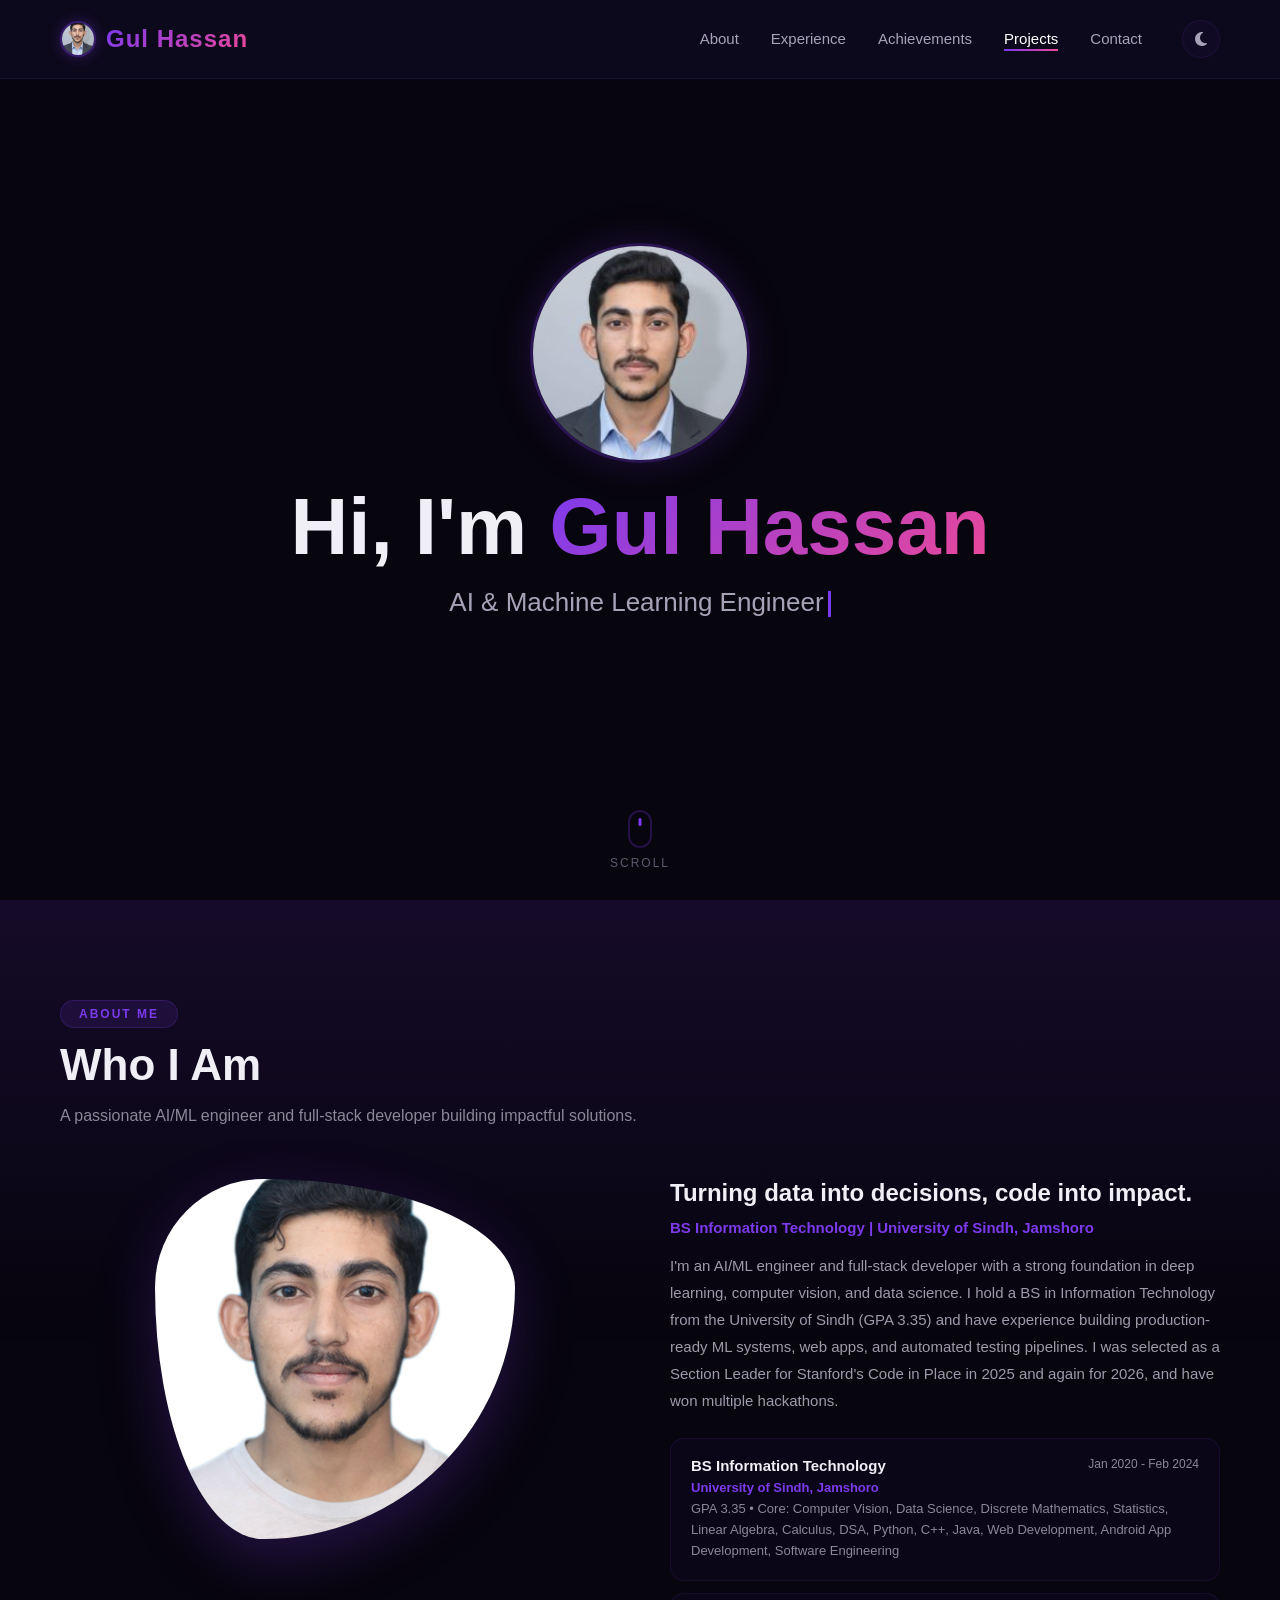
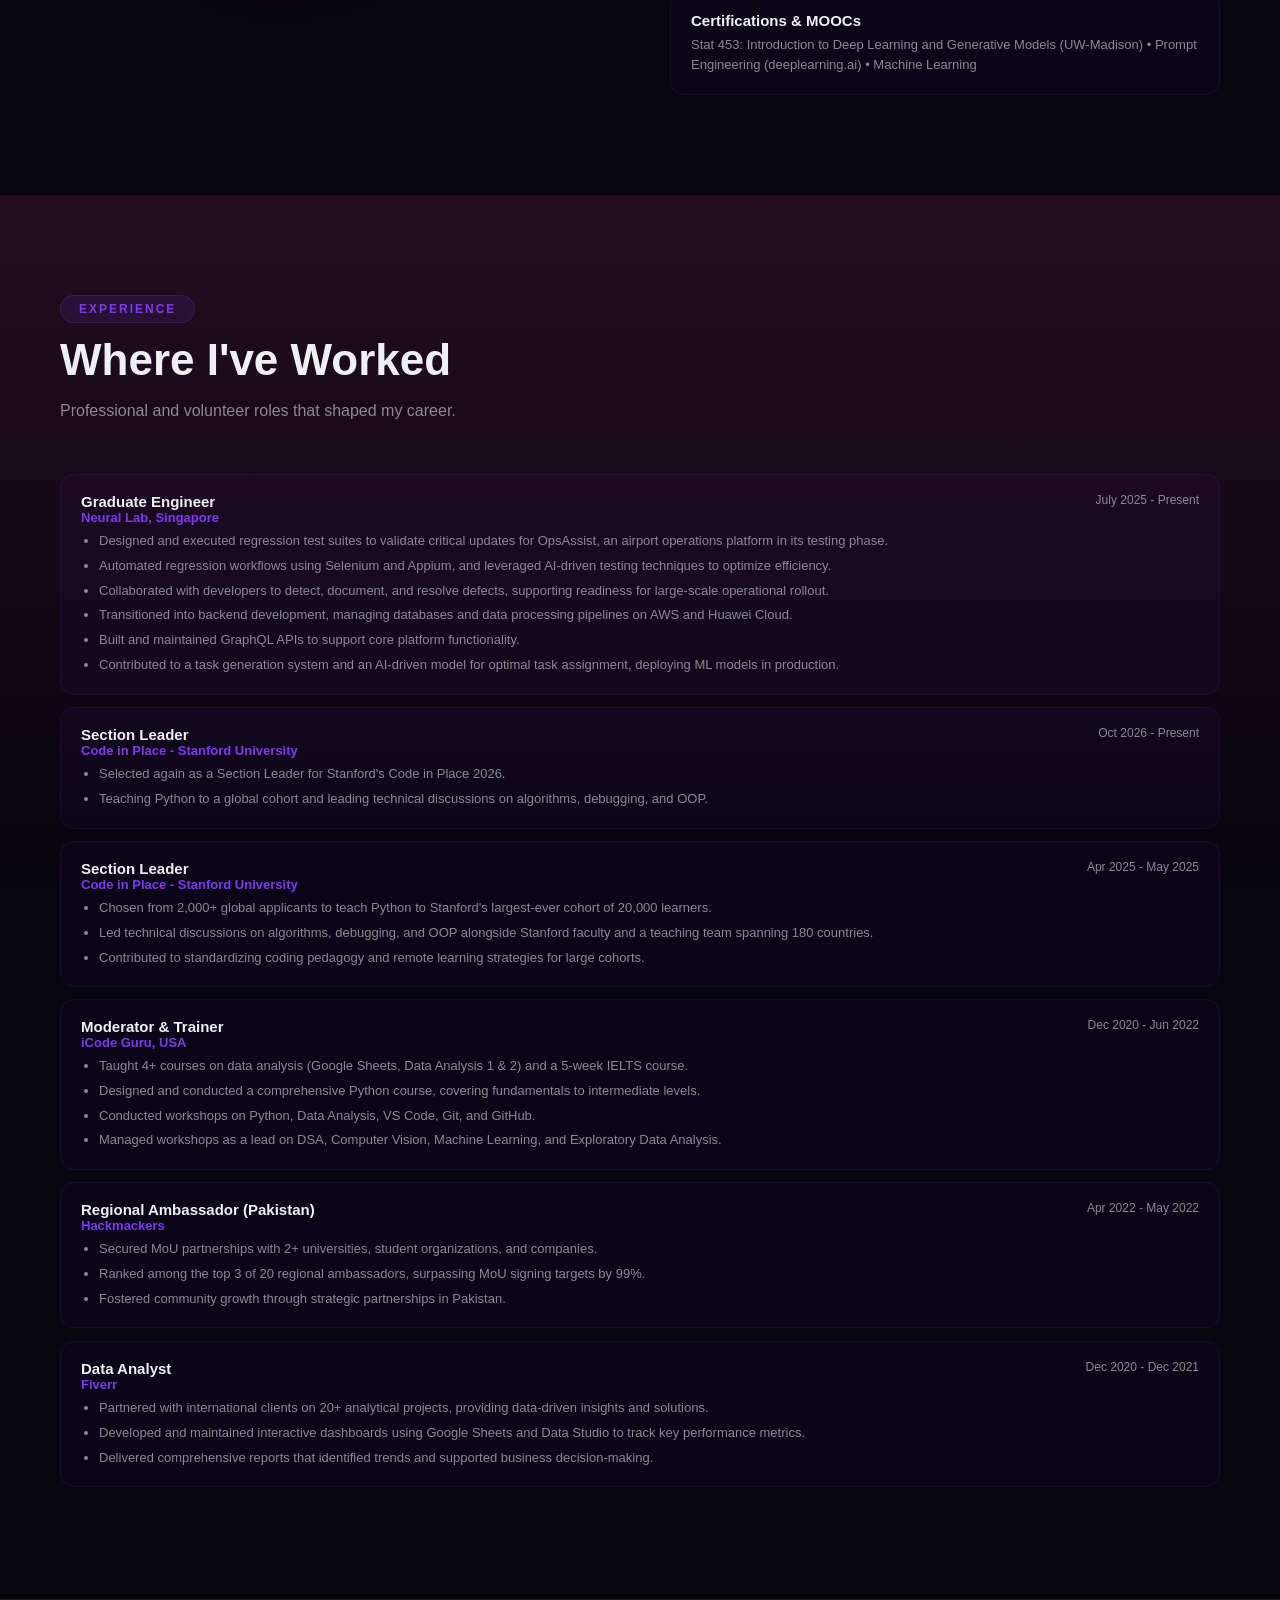
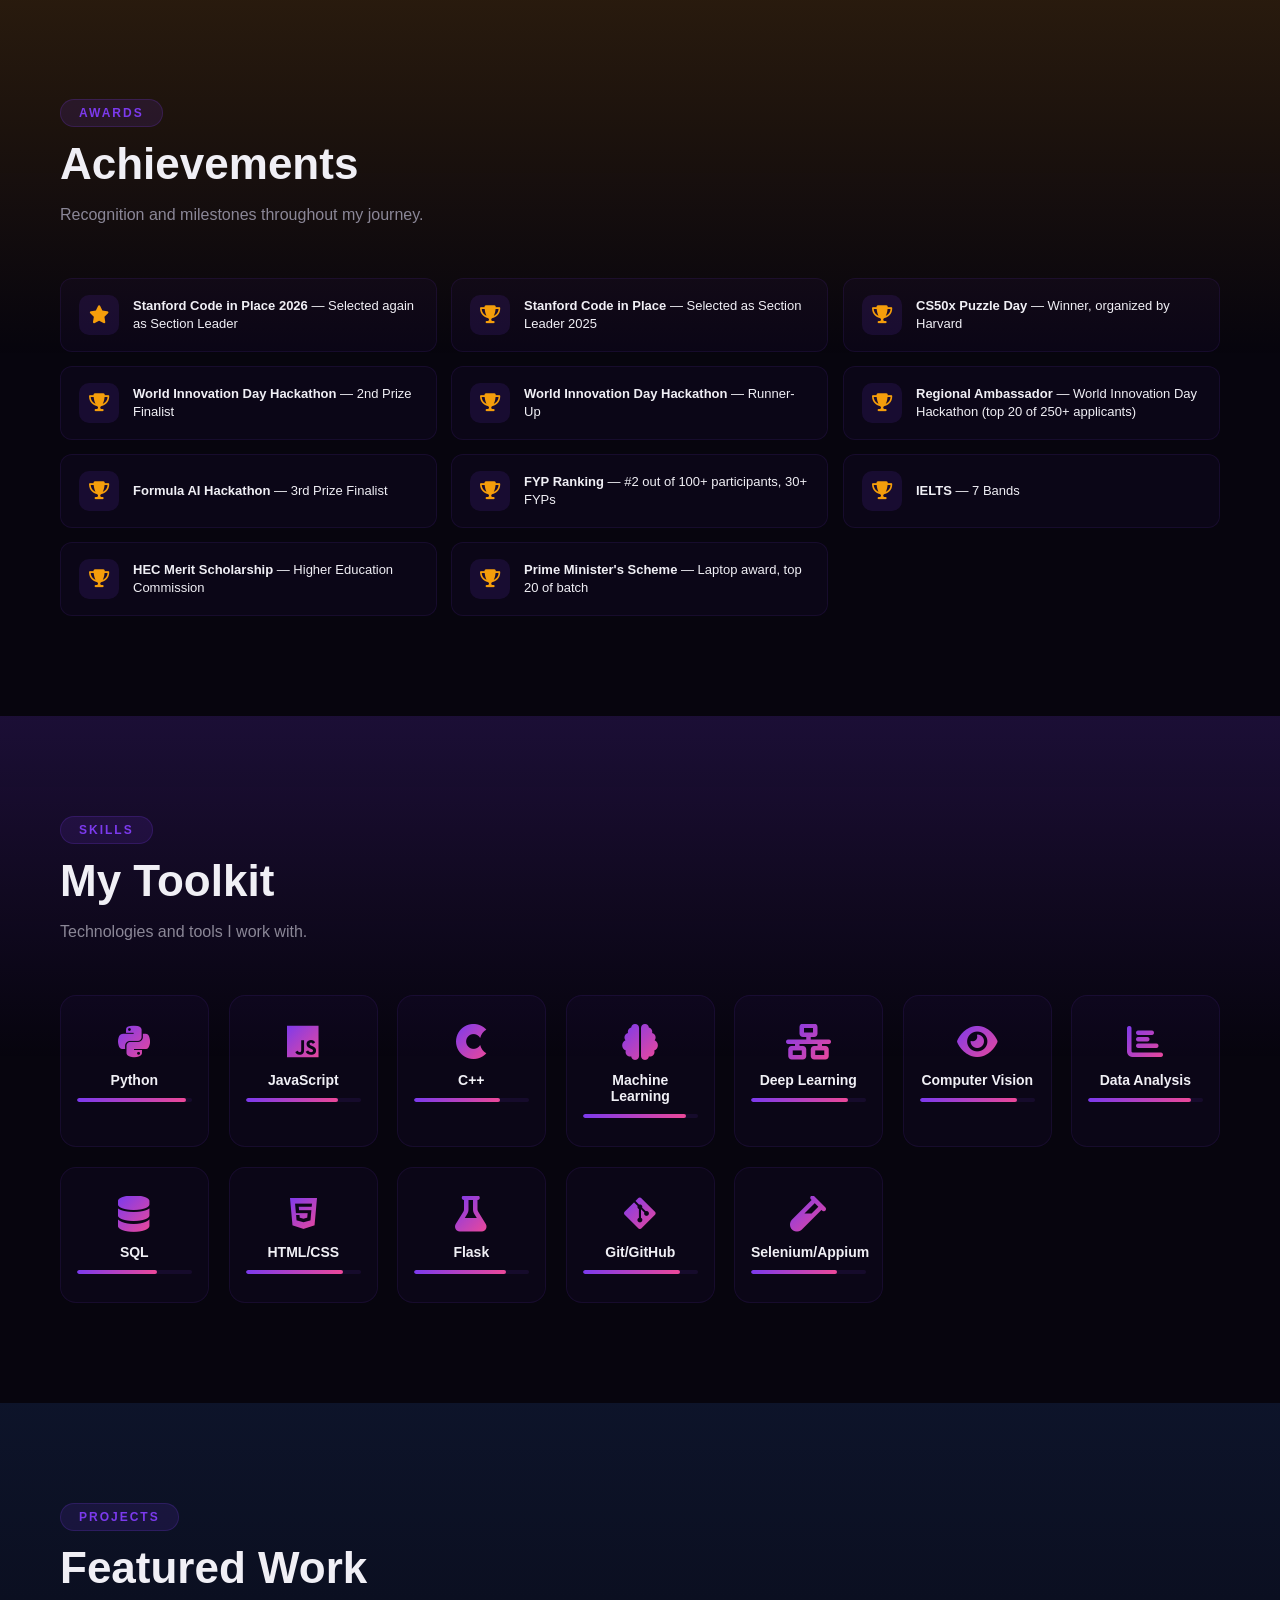
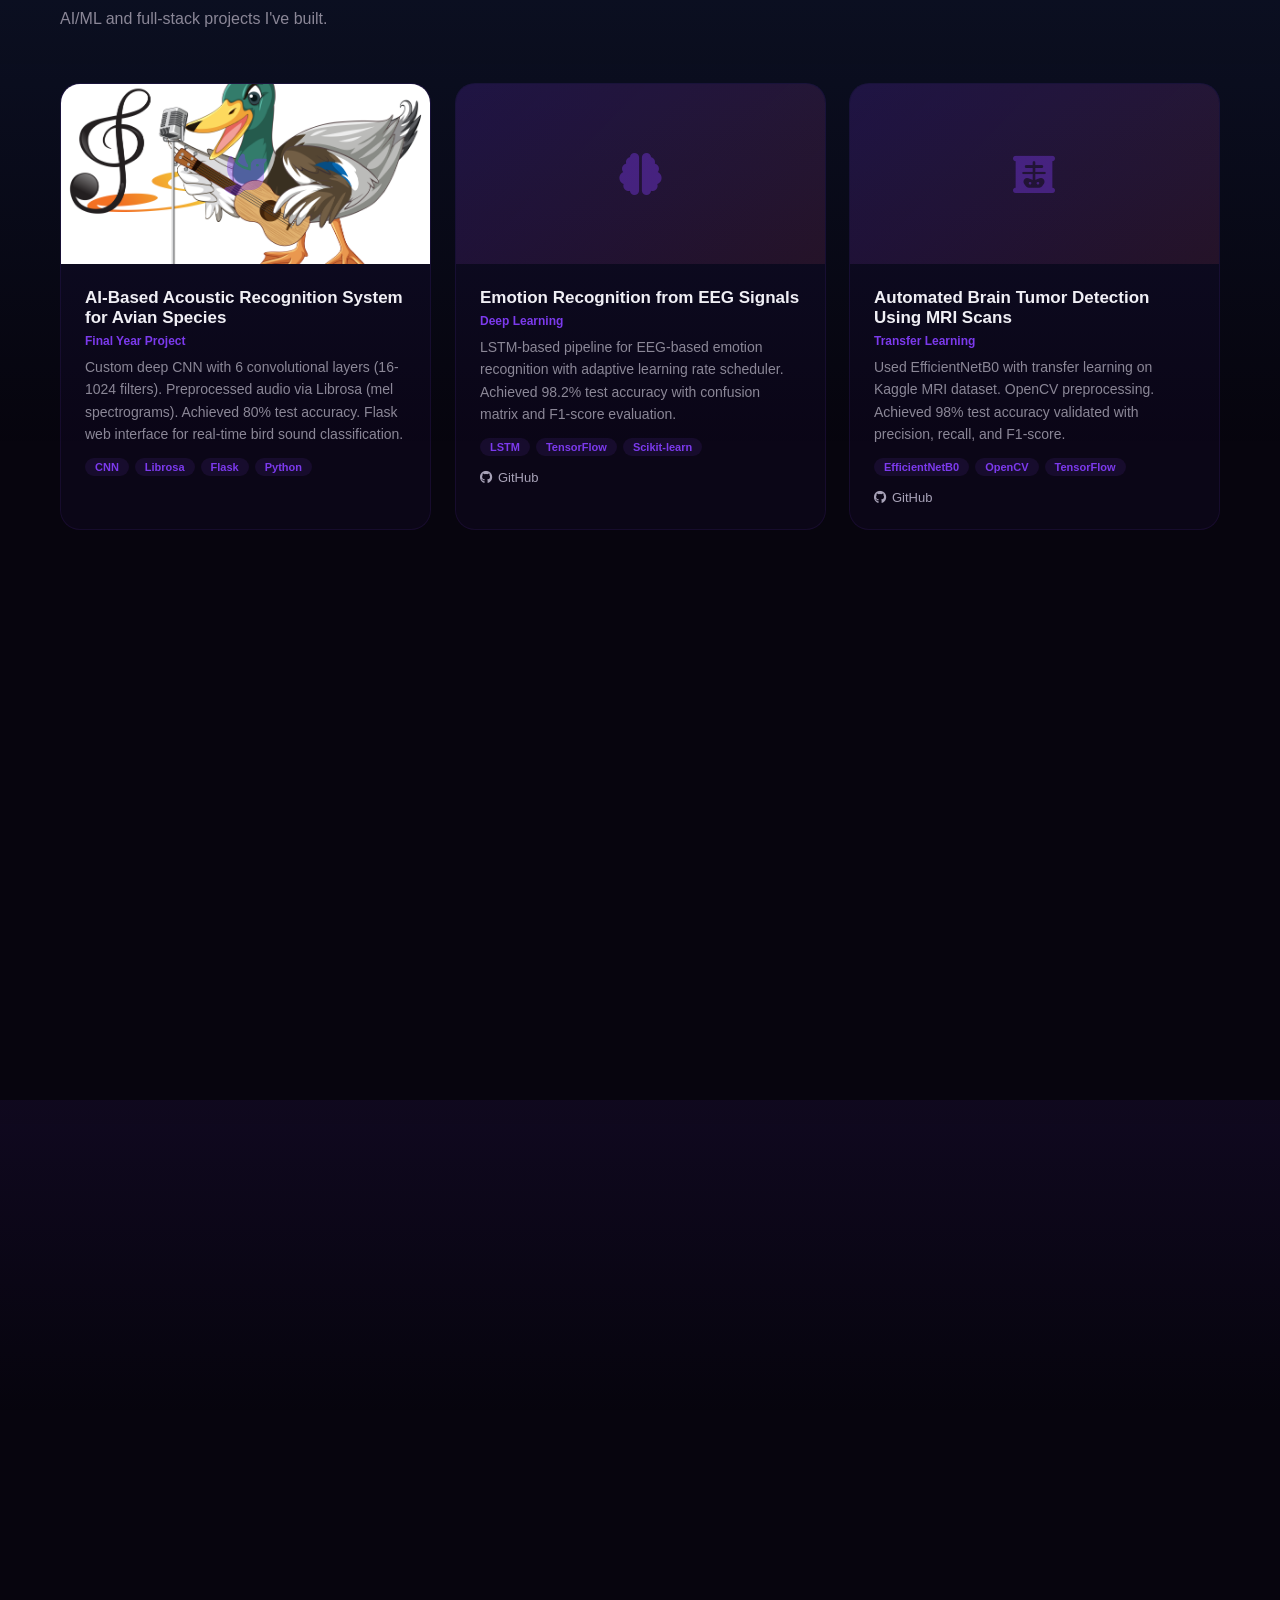
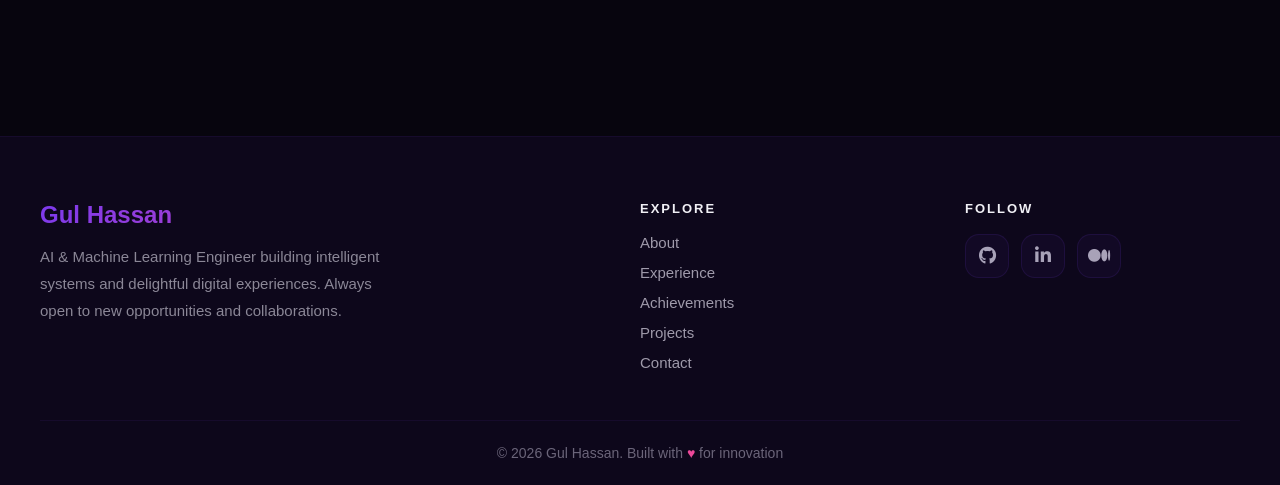
==== commit 6fab6f25: "changed and updated index.html file." ====
--- a/index.html
+++ b/index.html
@@ -652,7 +652,7 @@
 
     .contact-grid {
       display: grid;
-      grid-template-columns: 1fr 1fr;
+      grid-template-columns: 1fr;
       gap: 50px;
     }
     .contact-info p {
@@ -723,45 +723,92 @@
       transform: translateY(-4px);
     }
 
-    .contact-form {
-      display: flex;
-      flex-direction: column;
-      gap: 16px;
-    }
-    .contact-form input,
-    .contact-form textarea {
-      padding: 16px 20px;
-      border-radius: 14px;
-      background: var(--input-bg);
-      border: 1px solid var(--input-border);
-      color: var(--text);
-      font-size: 15px;
-      font-family: inherit;
-      transition: border-color 0.3s;
-      outline: none;
-    }
-    .contact-form input:focus,
-    .contact-form textarea:focus {
-      border-color: #7c3aed;
-      background: var(--input-focus-bg);
-    }
-    .contact-form textarea {
-      min-height: 120px;
-      resize: vertical;
-    }
-    .contact-form button {
-      align-self: flex-start;
-    }
-
     footer {
       position: relative;
       z-index: 1;
+      padding: 64px 24px 0;
+      border-top: 1px solid var(--footer-border);
+      background: rgba(124, 58, 237, 0.06);
+    }
+    .footer-grid {
+      max-width: 1200px;
+      margin: 0 auto;
+      display: grid;
+      grid-template-columns: 2fr 1fr 1fr;
+      gap: 50px;
+      text-align: left;
+    }
+    .footer-brand h3 {
+      font-size: 24px;
+      font-weight: 800;
+      margin-bottom: 14px;
+      background: linear-gradient(135deg, #7c3aed, #ec4899);
+      -webkit-background-clip: text;
+      background-clip: text;
+      -webkit-text-fill-color: transparent;
+    }
+    .footer-brand p {
+      color: var(--text-muted);
+      font-size: 15px;
+      line-height: 1.8;
+      max-width: 340px;
+    }
+    .footer-col h4 {
+      font-size: 13px;
+      font-weight: 700;
+      letter-spacing: 2px;
+      text-transform: uppercase;
+      color: var(--text);
+      margin-bottom: 18px;
+    }
+    .footer-col ul {
+      list-style: none;
+      display: flex;
+      flex-direction: column;
+      gap: 12px;
+    }
+    .footer-col ul a {
+      color: var(--text-dim);
+      text-decoration: none;
+      font-size: 15px;
+      transition: color 0.3s, padding-left 0.3s;
+    }
+    .footer-col ul a:hover {
+      color: #7c3aed;
+      padding-left: 6px;
+    }
+    .footer-social {
+      display: flex;
+      gap: 12px;
+    }
+    .footer-social a {
+      width: 44px;
+      height: 44px;
+      border-radius: 14px;
+      background: var(--social-bg);
+      border: 1px solid var(--social-border);
+      display: flex;
+      align-items: center;
+      justify-content: center;
+      color: var(--text-nav);
+      font-size: 18px;
+      text-decoration: none;
+      transition: all 0.3s;
+    }
+    .footer-social a:hover {
+      background: rgba(124, 58, 237, 0.15);
+      border-color: rgba(124, 58, 237, 0.3);
+      color: var(--text-nav-hover);
+      transform: translateY(-4px);
+    }
+    .footer-bottom {
+      max-width: 1200px;
+      margin: 48px auto 0;
+      padding: 24px 0;
+      border-top: 1px solid var(--footer-border);
       text-align: center;
-      padding: 40px 20px;
-      border-top: 1px solid var(--footer-border);
       color: var(--footer-text);
       font-size: 14px;
-      background: rgba(124, 58, 237, 0.12);
     }
     footer .heart { color: #ec4899; }
 
@@ -827,6 +874,7 @@
       .about-grid { grid-template-columns: 1fr; gap: 40px; }
       .about-image .avatar { max-width: 220px; font-size: 80px; }
       .contact-grid { grid-template-columns: 1fr; gap: 40px; }
+      .footer-grid { grid-template-columns: 1fr; gap: 40px; }
       .hero-buttons .btn { padding: 12px 24px; font-size: 13px; }
       .exp-item .exp-header { flex-direction: column; gap: 4px; }
     }
@@ -1182,13 +1230,6 @@
           </div>
         </div>
         <div class="contact-item">
-          <div class="icon"><i class="fas fa-phone"></i></div>
-          <div class="info">
-            <label>Phone</label>
-            <span><a href="tel:+923482920106">+92 (348) 2920 106</a></span>
-          </div>
-        </div>
-        <div class="contact-item">
           <div class="icon"><i class="fas fa-map-marker-alt"></i></div>
           <div class="info">
             <label>Location</label>
@@ -1198,22 +1239,39 @@
         <div class="social-links">
           <a href="https://github.com/Gulhassan786" target="_blank" title="GitHub"><i class="fab fa-github"></i></a>
           <a href="https://www.linkedin.com/in/gul-hassan-7b188b202/" target="_blank" title="LinkedIn"><i class="fab fa-linkedin-in"></i></a>
-          <a href="https://gulhassan786.github.io/" target="_blank" title="Portfolio"><i class="fas fa-globe"></i></a>
-          <a href="mailto:gul.hassan.h43@gmail.com" title="Email"><i class="fas fa-envelope"></i></a>
-        </div>
-      </div>
-      <form class="contact-form reveal" onsubmit="event.preventDefault(); alert('Thanks for reaching out, Gul Hassan will get back to you soon!');">
-        <input type="text" placeholder="Your Name" required />
-        <input type="email" placeholder="Your Email" required />
-        <input type="text" placeholder="Subject" />
-        <textarea placeholder="Your Message" required></textarea>
-        <button type="submit" class="btn btn-primary"><i class="fas fa-paper-plane"></i> Send Message</button>
-      </form>
+        </div>
+      </div>
     </div>
   </section>
 
   <footer>
-    &copy; 2026 Gul Hassan. Built with <span class="heart">&hearts;</span> for innovation
+    <div class="footer-grid">
+      <div class="footer-brand">
+        <h3>Gul Hassan</h3>
+        <p>AI & Machine Learning Engineer building intelligent systems and delightful digital experiences. Always open to new opportunities and collaborations.</p>
+      </div>
+      <div class="footer-col">
+        <h4>Explore</h4>
+        <ul>
+          <li><a href="#about">About</a></li>
+          <li><a href="#experience">Experience</a></li>
+          <li><a href="#awards">Achievements</a></li>
+          <li><a href="#projects">Projects</a></li>
+          <li><a href="#contact">Contact</a></li>
+        </ul>
+      </div>
+      <div class="footer-col">
+        <h4>Follow</h4>
+        <div class="footer-social">
+          <a href="https://github.com/Gulhassan786" target="_blank" title="GitHub"><i class="fab fa-github"></i></a>
+          <a href="https://www.linkedin.com/in/gul-hassan-7b188b202/" target="_blank" title="LinkedIn"><i class="fab fa-linkedin-in"></i></a>
+          <a href="https://medium.com/@gulhassanh49" target="_blank" title="Medium"><i class="fab fa-medium"></i></a>
+        </div>
+      </div>
+    </div>
+    <div class="footer-bottom">
+      &copy; 2026 Gul Hassan. Built with <span class="heart">&hearts;</span> for innovation
+    </div>
   </footer>
 
   <script>
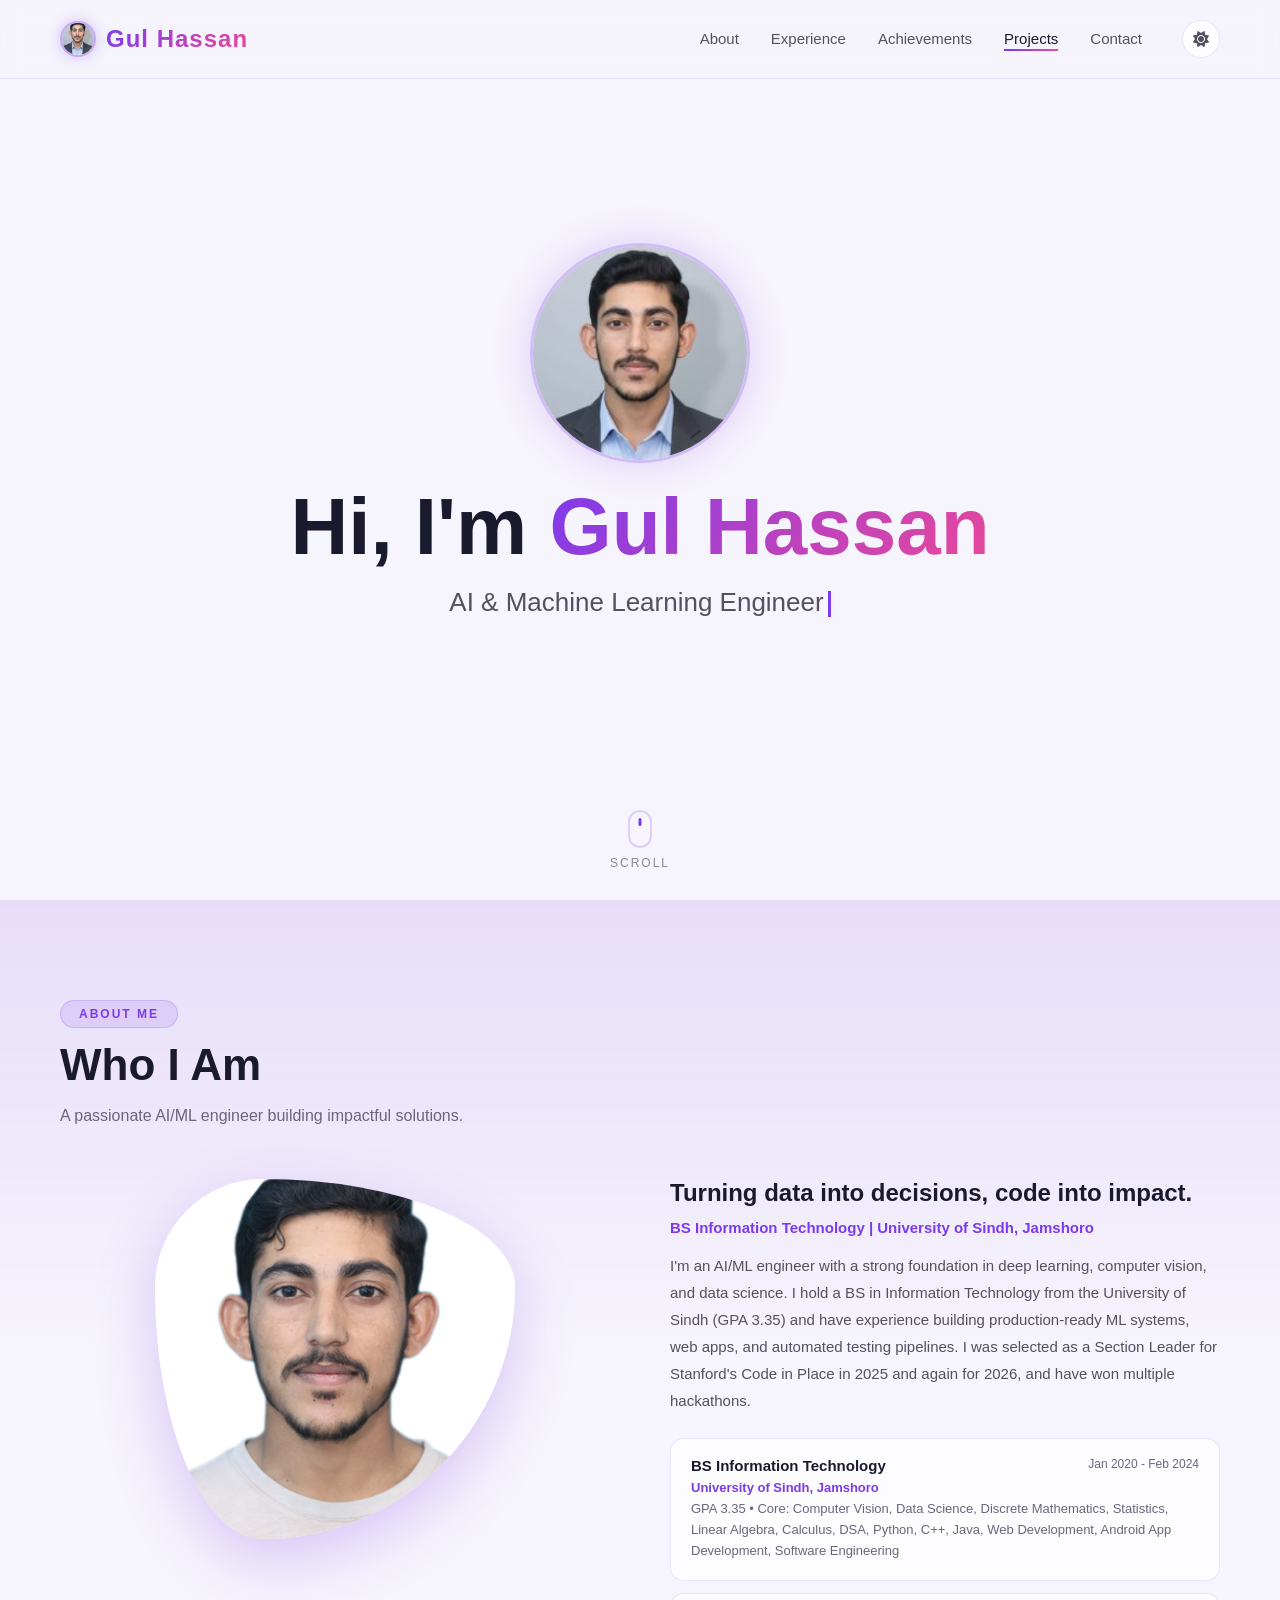
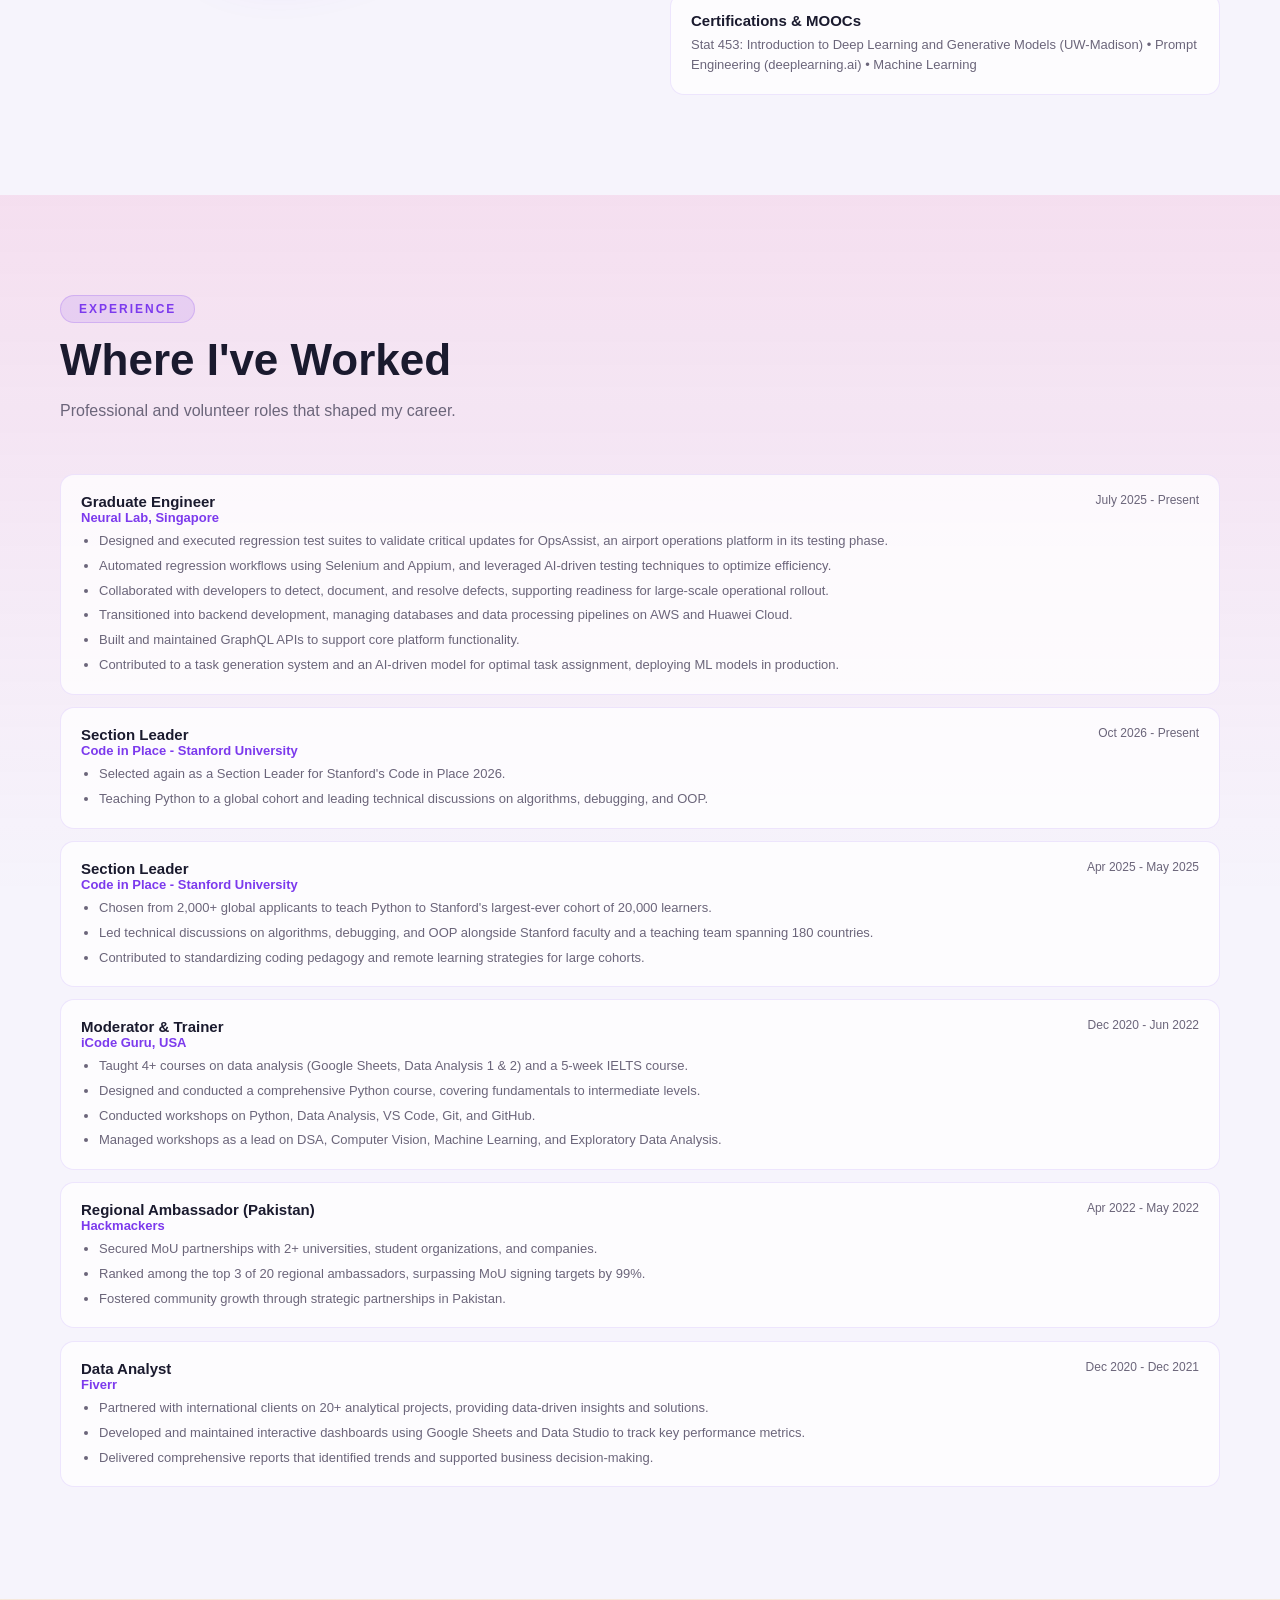
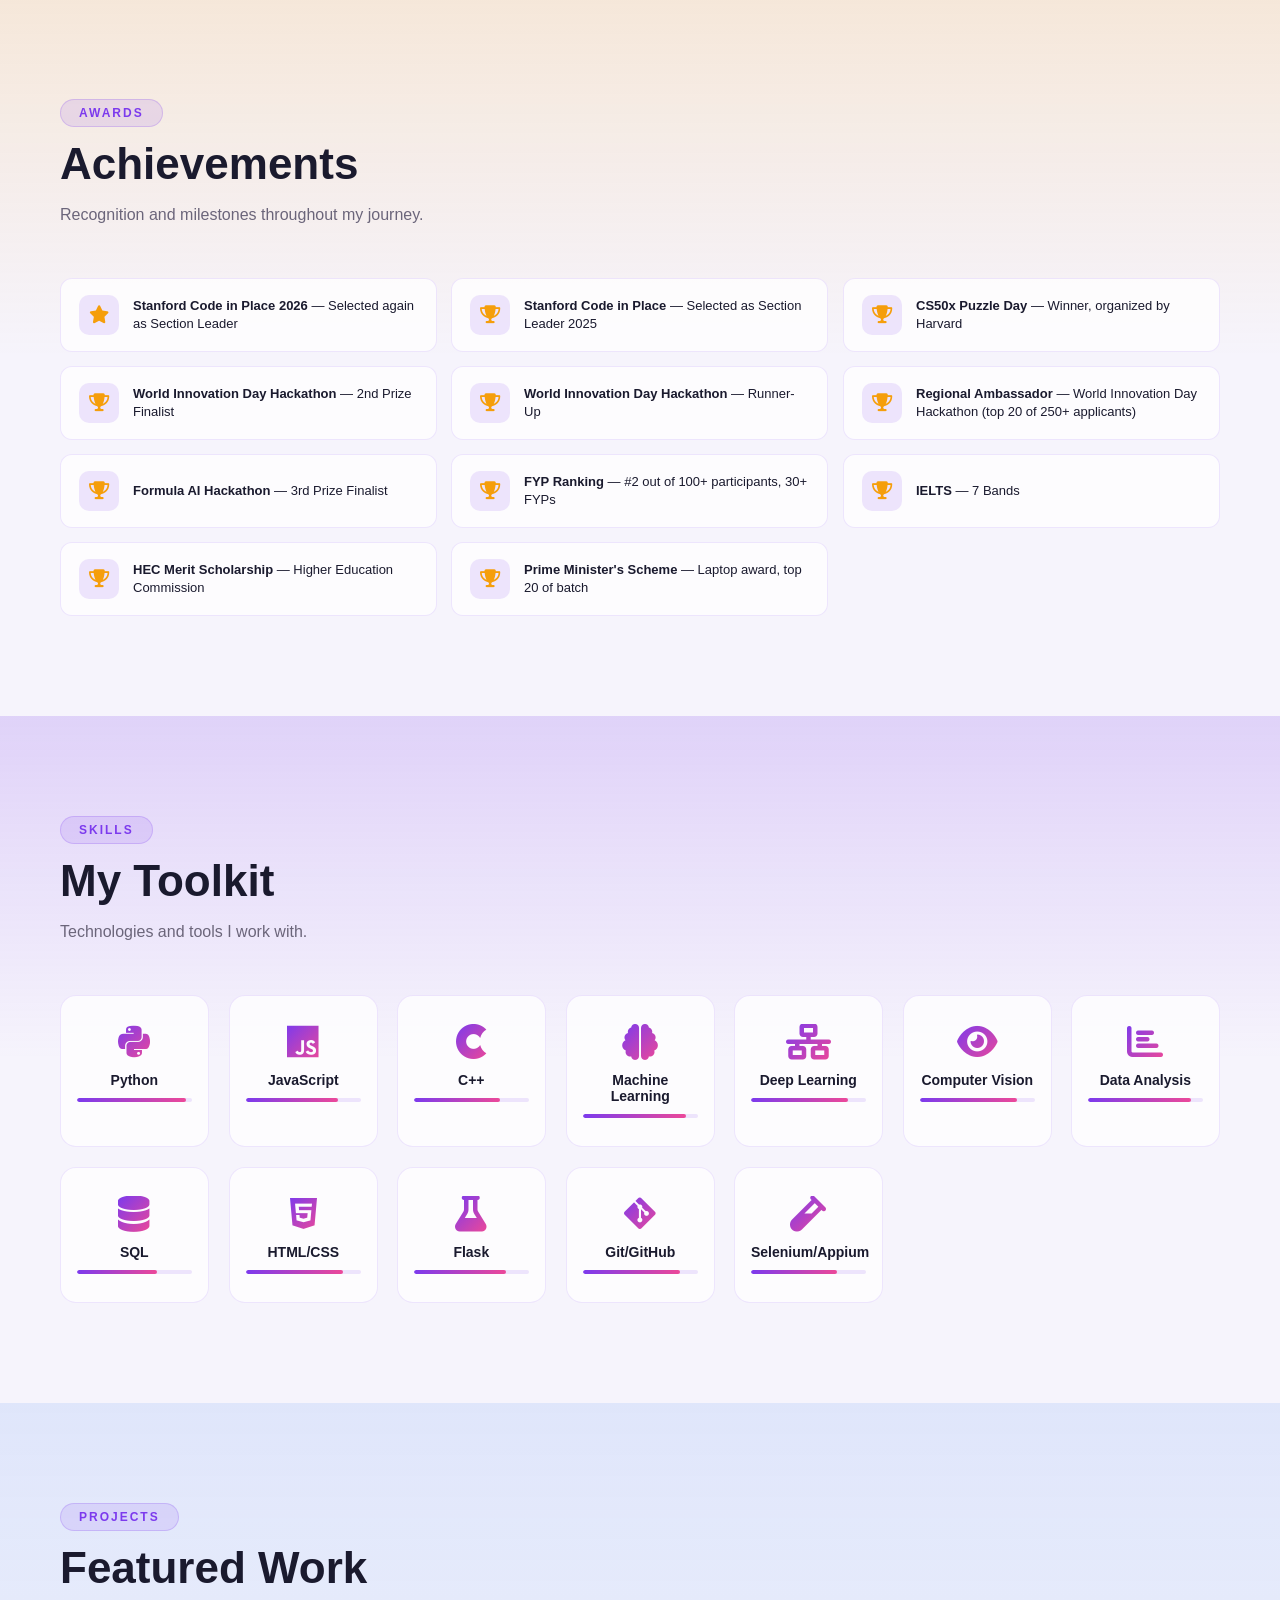
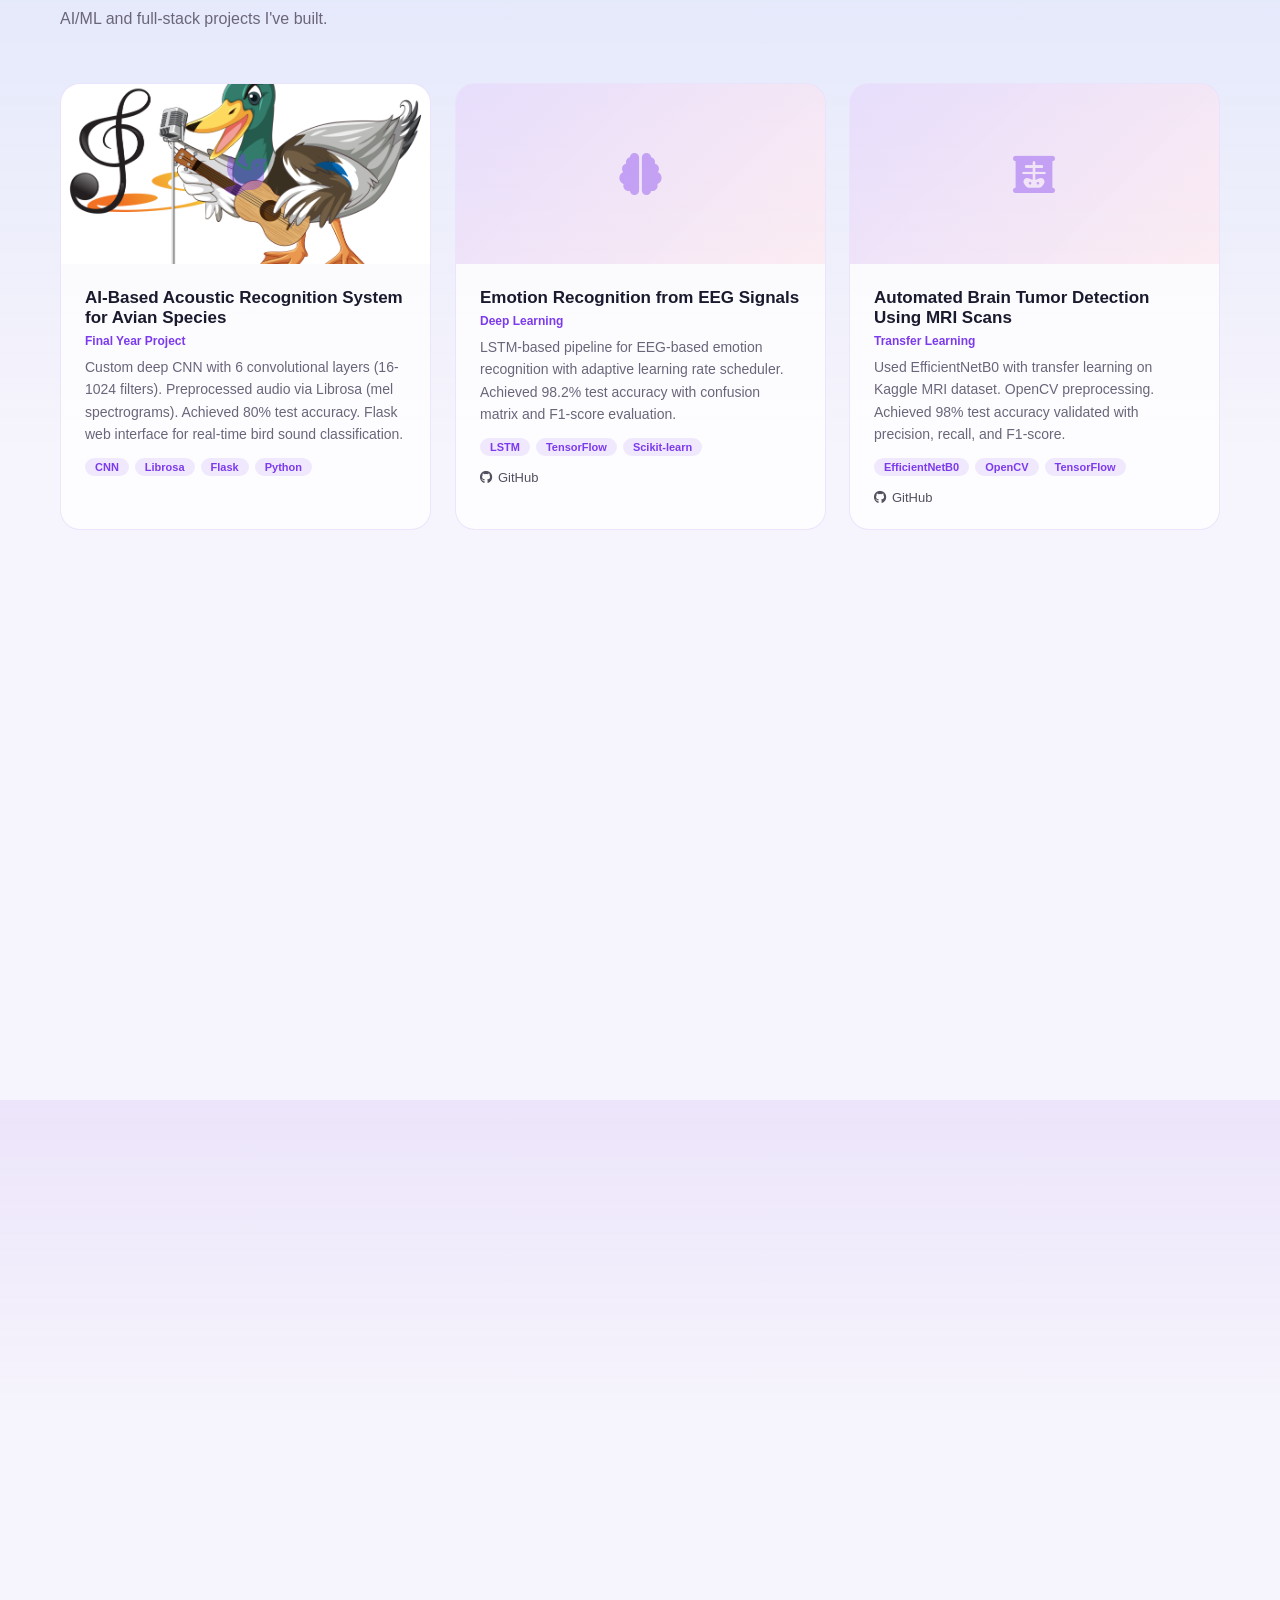
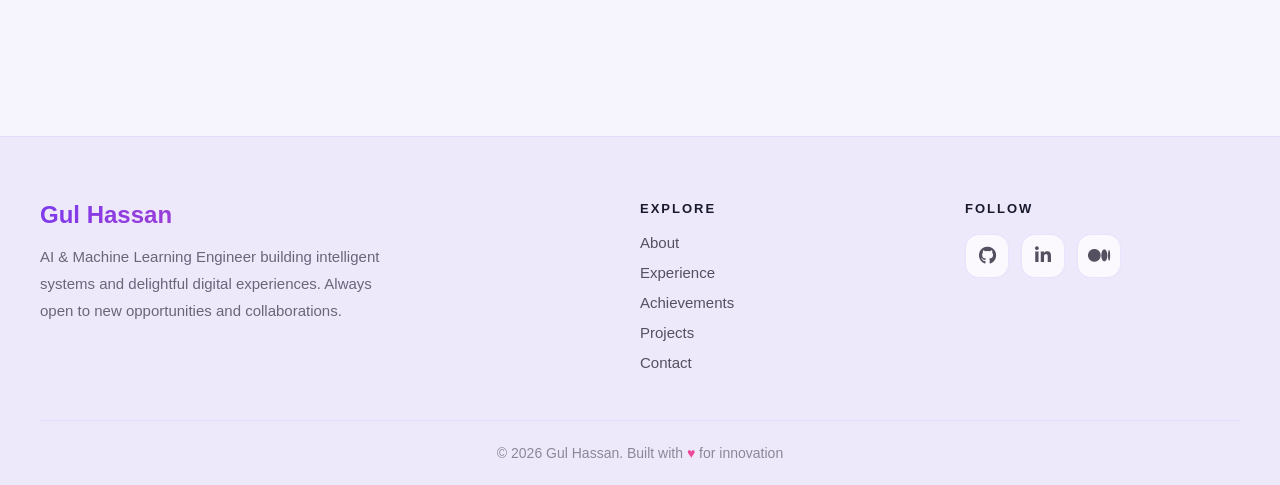
==== commit 4919c7e3: "updated index.html" ====
--- a/index.html
+++ b/index.html
@@ -7,8 +7,19 @@
   <link rel="icon" type="image/png" href="assets/img/profile-icon.png" />
   <link rel="apple-touch-icon" href="assets/img/profile-icon.png" />
   <link rel="stylesheet" href="https://cdnjs.cloudflare.com/ajax/libs/font-awesome/6.5.0/css/all.min.css" />
+  <script>
+    (function () {
+      var t = null;
+      try { t = localStorage.getItem('theme'); } catch (e) {}
+      if (t !== 'light' && t !== 'dark') {
+        t = (window.matchMedia && window.matchMedia('(prefers-color-scheme: dark)').matches) ? 'dark' : 'light';
+      }
+      document.documentElement.setAttribute('data-theme', t);
+    })();
+  </script>
   <style>
     :root {
+      color-scheme: dark;
       --bg: #07050e;
       --bg-card: rgba(124,58,237,0.04);
       --bg-card-hover: rgba(124,58,237,0.10);
@@ -38,6 +49,7 @@
     }
 
     [data-theme="light"] {
+      color-scheme: light;
       --bg: #f6f4fc;
       --bg-card: rgba(255,255,255,0.75);
       --bg-card-hover: rgba(124,58,237,0.06);
@@ -911,7 +923,7 @@
     <div class="reveal">
       <div class="section-label">About Me</div>
       <h2 class="section-title">Who I Am</h2>
-      <p class="section-sub">A passionate AI/ML engineer and full-stack developer building impactful solutions.</p>
+      <p class="section-sub">A passionate AI/ML engineer building impactful solutions.</p>
     </div>
     <div class="about-grid">
       <div class="about-image reveal">
@@ -924,7 +936,7 @@
         <h3>Turning data into decisions, code into impact.</h3>
         <div class="tagline">BS Information Technology | University of Sindh, Jamshoro</div>
         <p>
-          I'm an AI/ML engineer and full-stack developer with a strong foundation in deep learning,
+          I'm an AI/ML engineer with a strong foundation in deep learning,
           computer vision, and data science. I hold a BS in Information Technology from the University of Sindh
           (GPA 3.35) and have experience building production-ready ML systems, web apps, and automated testing pipelines.
           I was selected as a Section Leader for Stanford's Code in Place in 2025 and again for 2026, and have won multiple hackathons.
@@ -1278,7 +1290,6 @@
     const phrases = [
       'AI & Machine Learning Engineer',
       'Deep Learning Specialist',
-      'Full Stack Developer',
       'Computer Vision Enthusiast',
       'Hackathon Champion'
     ];
@@ -1383,23 +1394,27 @@
     // ===== THEME TOGGLE =====
     const toggle = document.getElementById('themeToggle');
     const icon = toggle.querySelector('i');
-    const saved = localStorage.getItem('theme');
-
-    if (saved === 'light') {
-      document.body.setAttribute('data-theme', 'light');
-      icon.className = 'fas fa-sun';
-    }
+    const root = document.documentElement;
+
+    function setThemeIcon() {
+      icon.className = root.getAttribute('data-theme') === 'light' ? 'fas fa-sun' : 'fas fa-moon';
+    }
+    setThemeIcon();
 
     toggle.addEventListener('click', () => {
-      const isLight = document.body.getAttribute('data-theme') === 'light';
-      if (isLight) {
-        document.body.removeAttribute('data-theme');
-        icon.className = 'fas fa-moon';
-        localStorage.setItem('theme', 'dark');
-      } else {
-        document.body.setAttribute('data-theme', 'light');
-        icon.className = 'fas fa-sun';
-        localStorage.setItem('theme', 'light');
+      const next = root.getAttribute('data-theme') === 'light' ? 'dark' : 'light';
+      root.setAttribute('data-theme', next);
+      try { localStorage.setItem('theme', next); } catch (e) {}
+      setThemeIcon();
+    });
+
+    const colorScheme = window.matchMedia('(prefers-color-scheme: dark)');
+    colorScheme.addEventListener('change', (e) => {
+      let saved = null;
+      try { saved = localStorage.getItem('theme'); } catch (err) {}
+      if (saved !== 'light' && saved !== 'dark') {
+        root.setAttribute('data-theme', e.matches ? 'dark' : 'light');
+        setThemeIcon();
       }
     });
   </script>
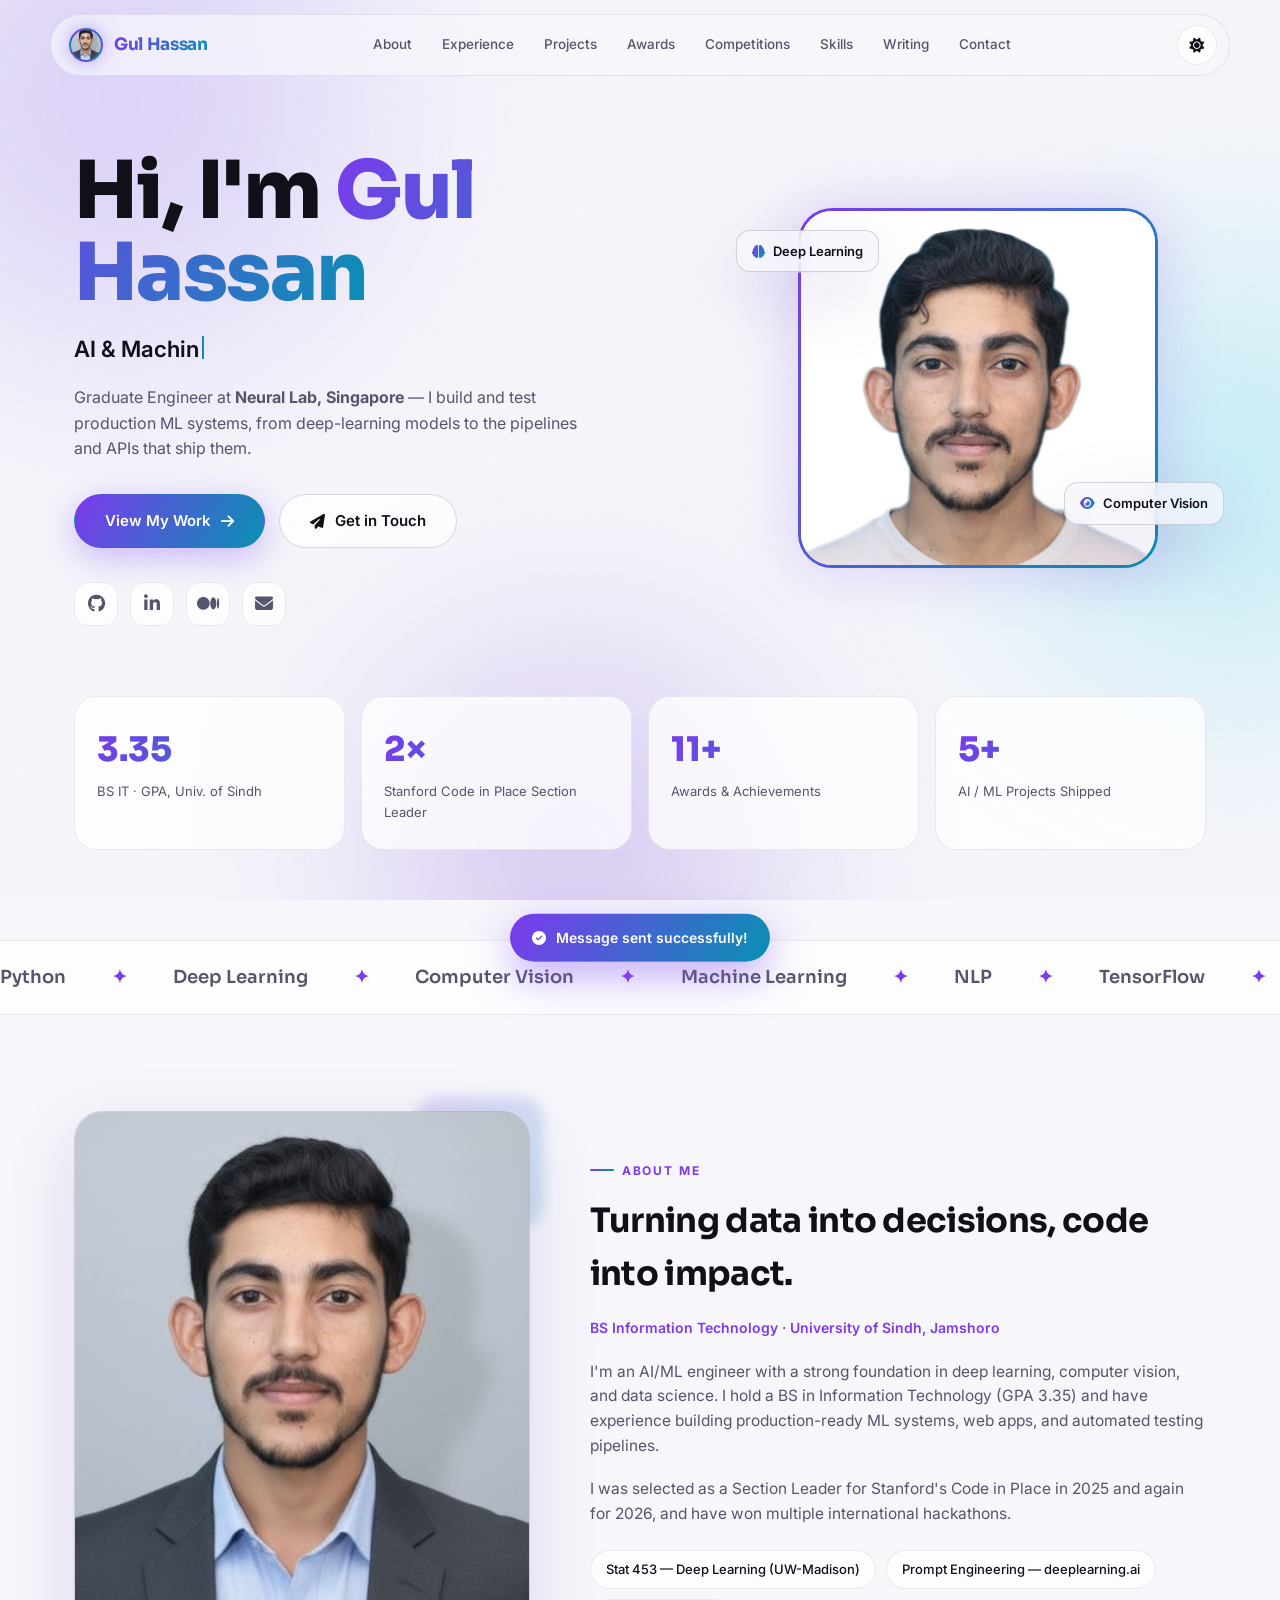
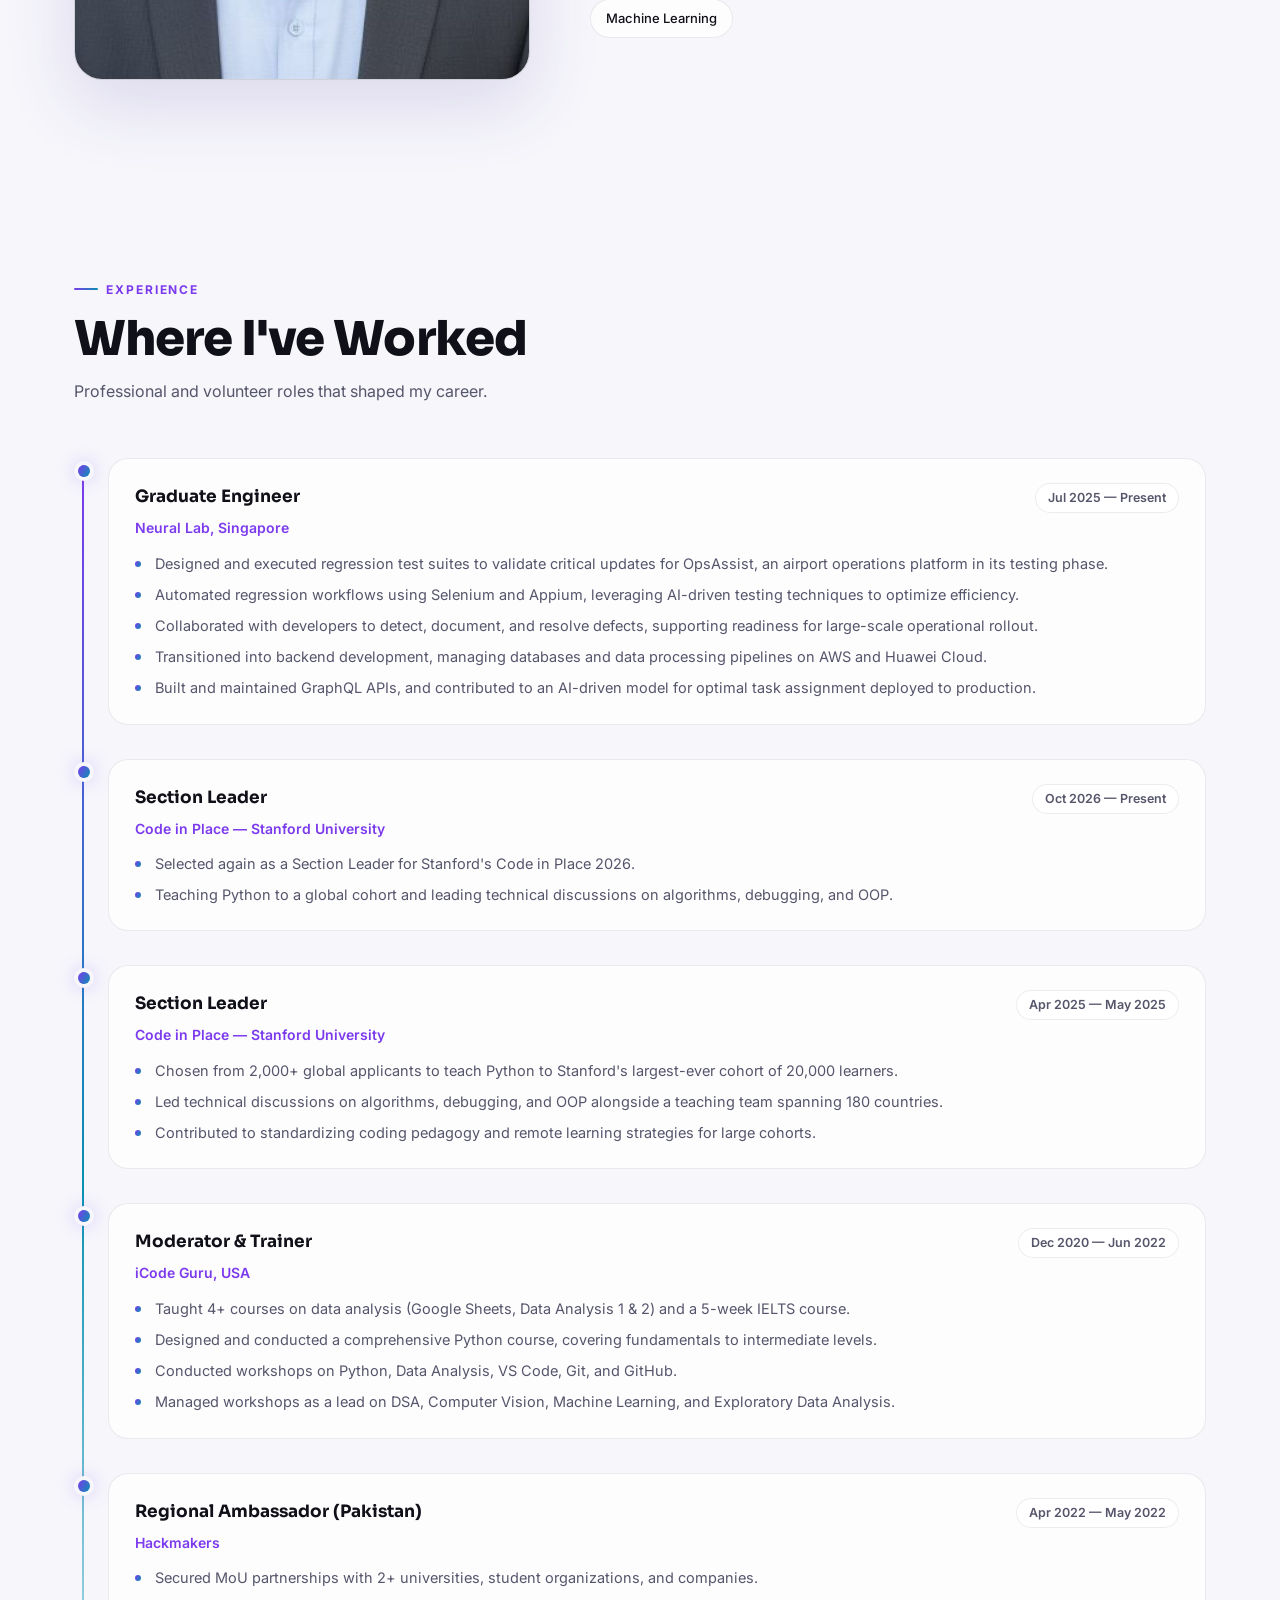
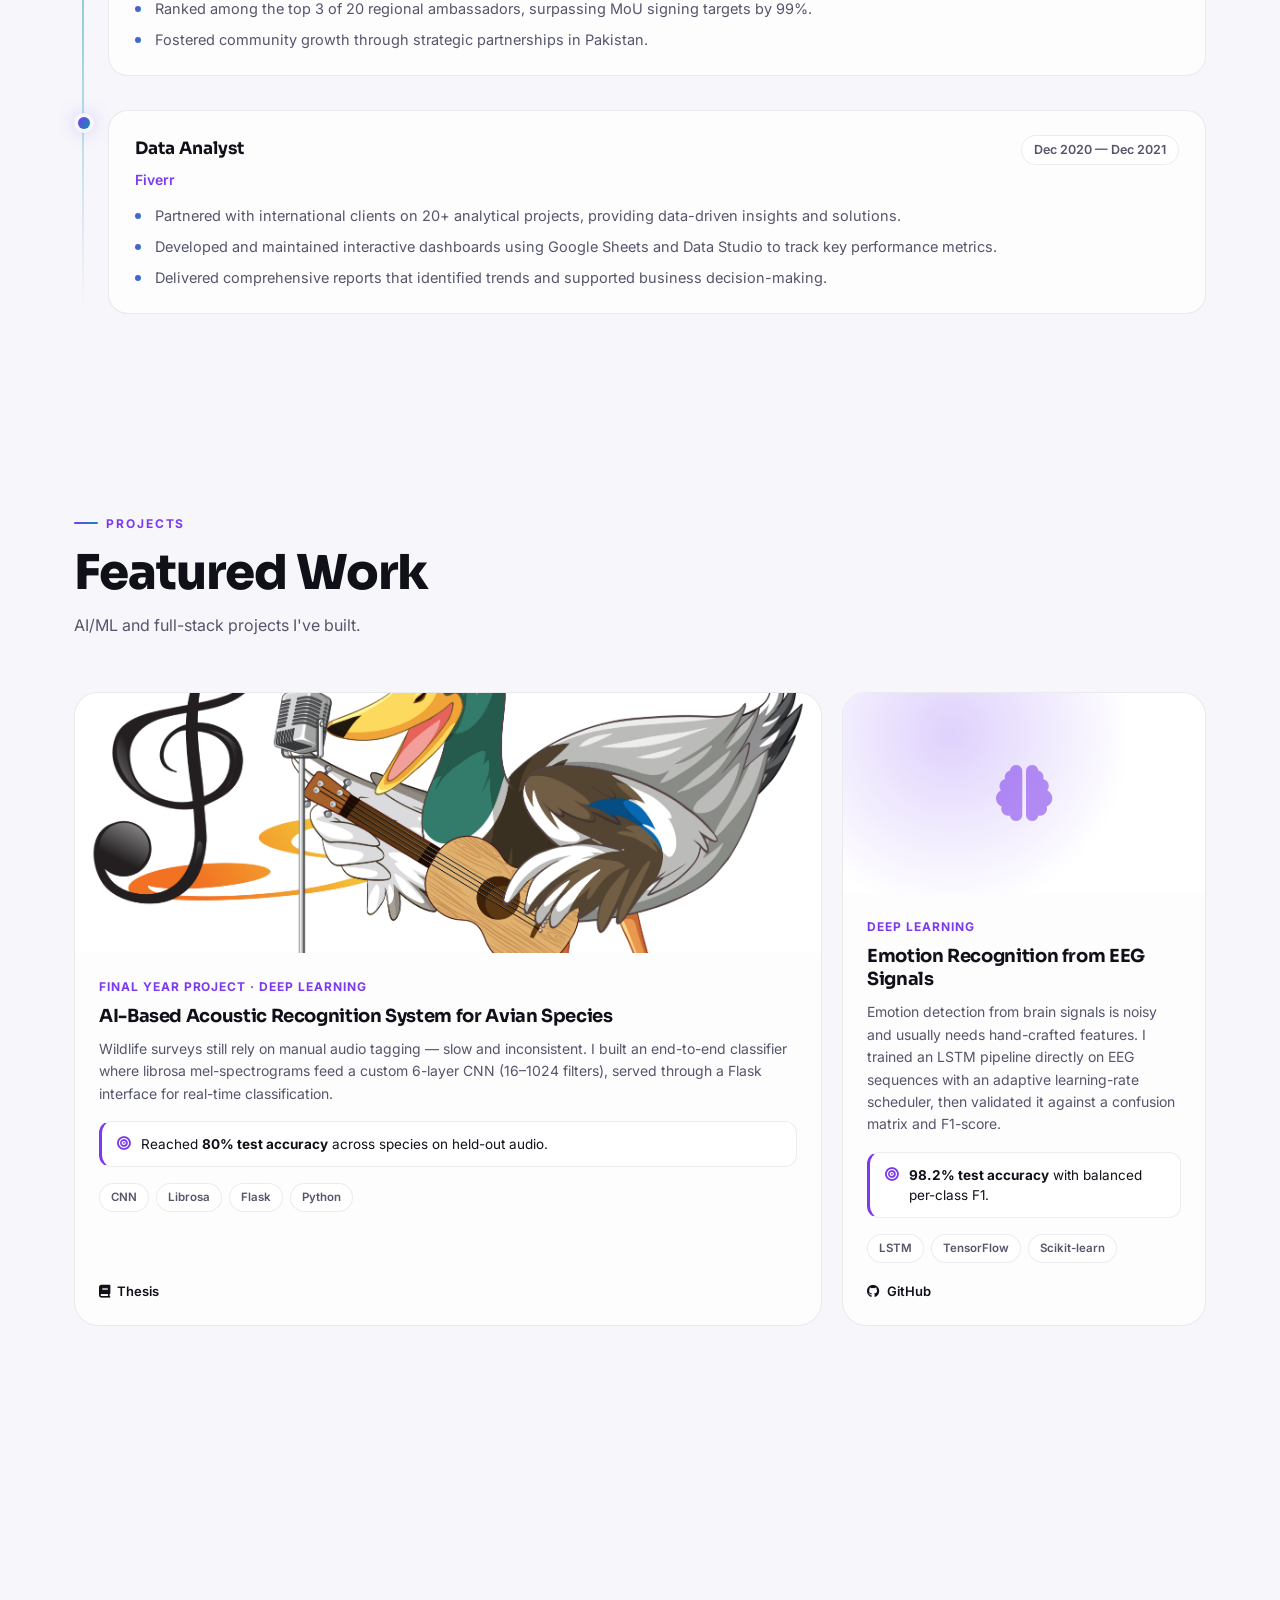
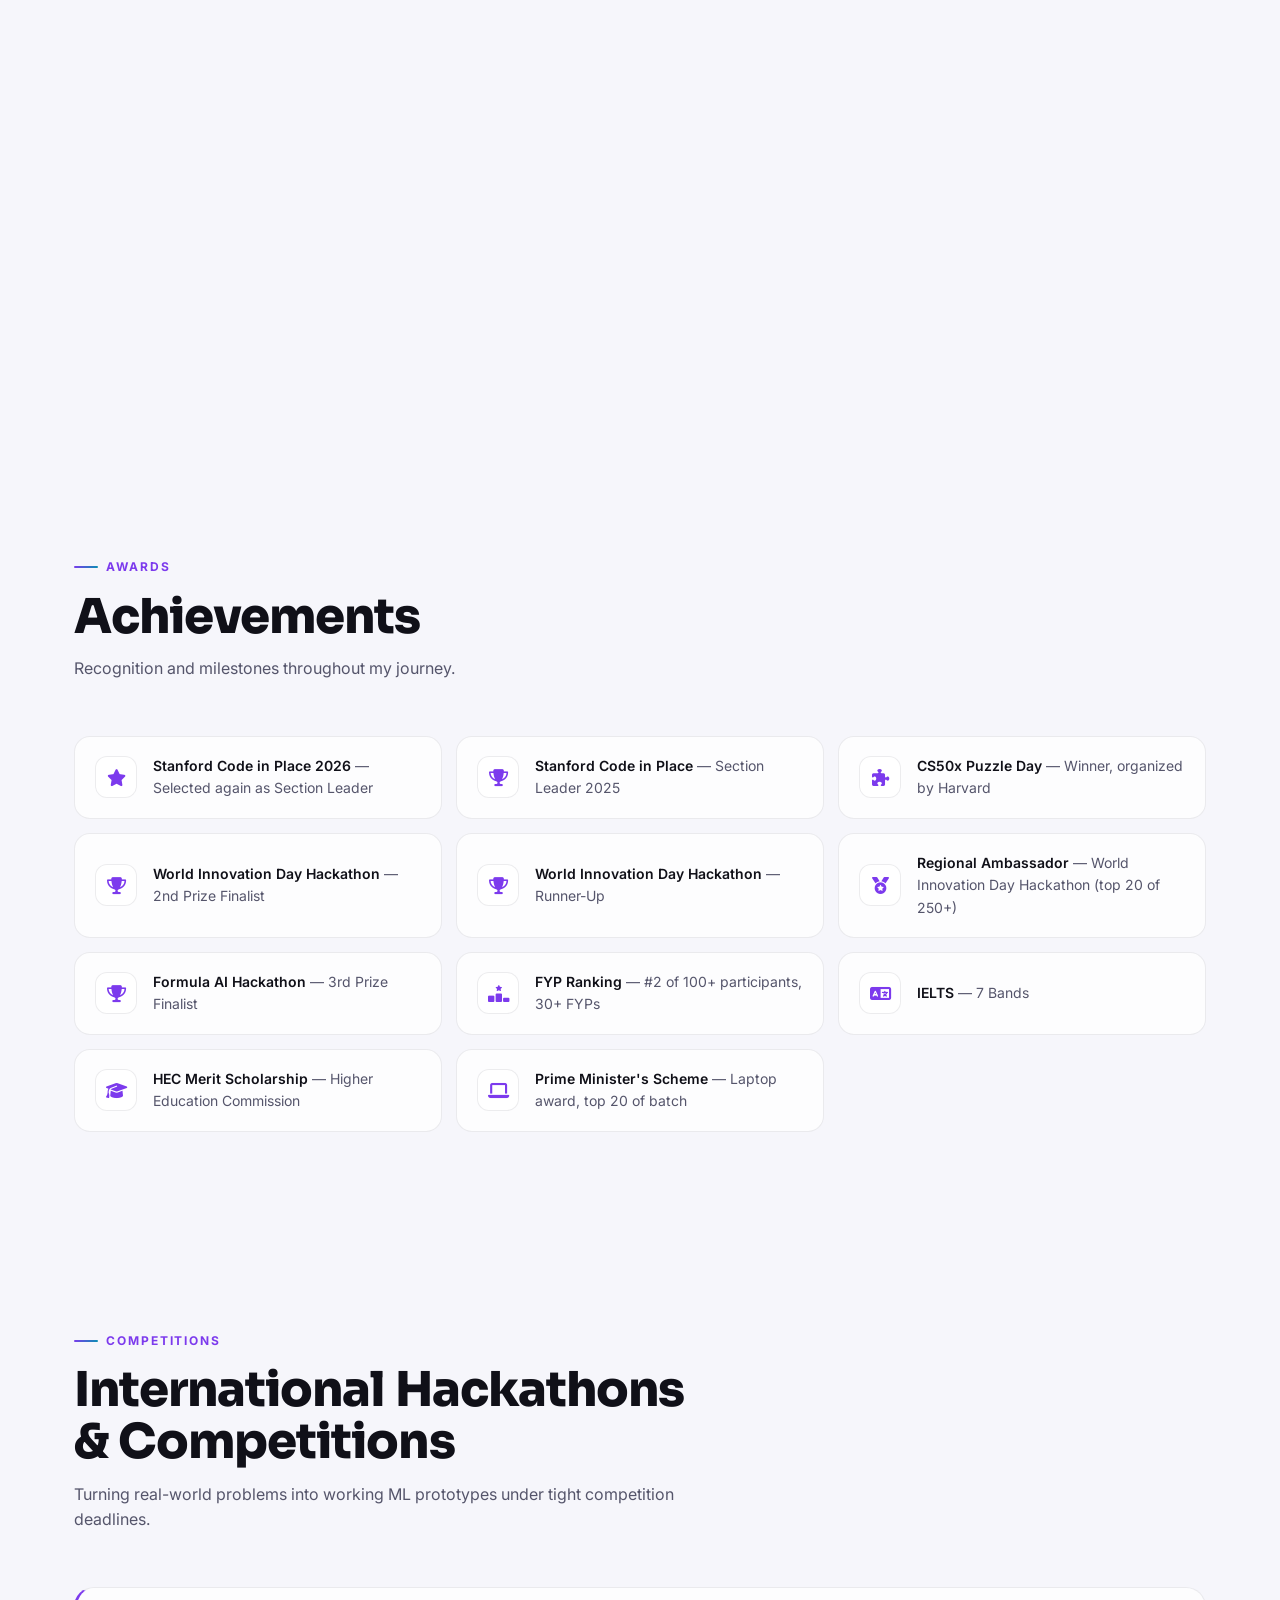
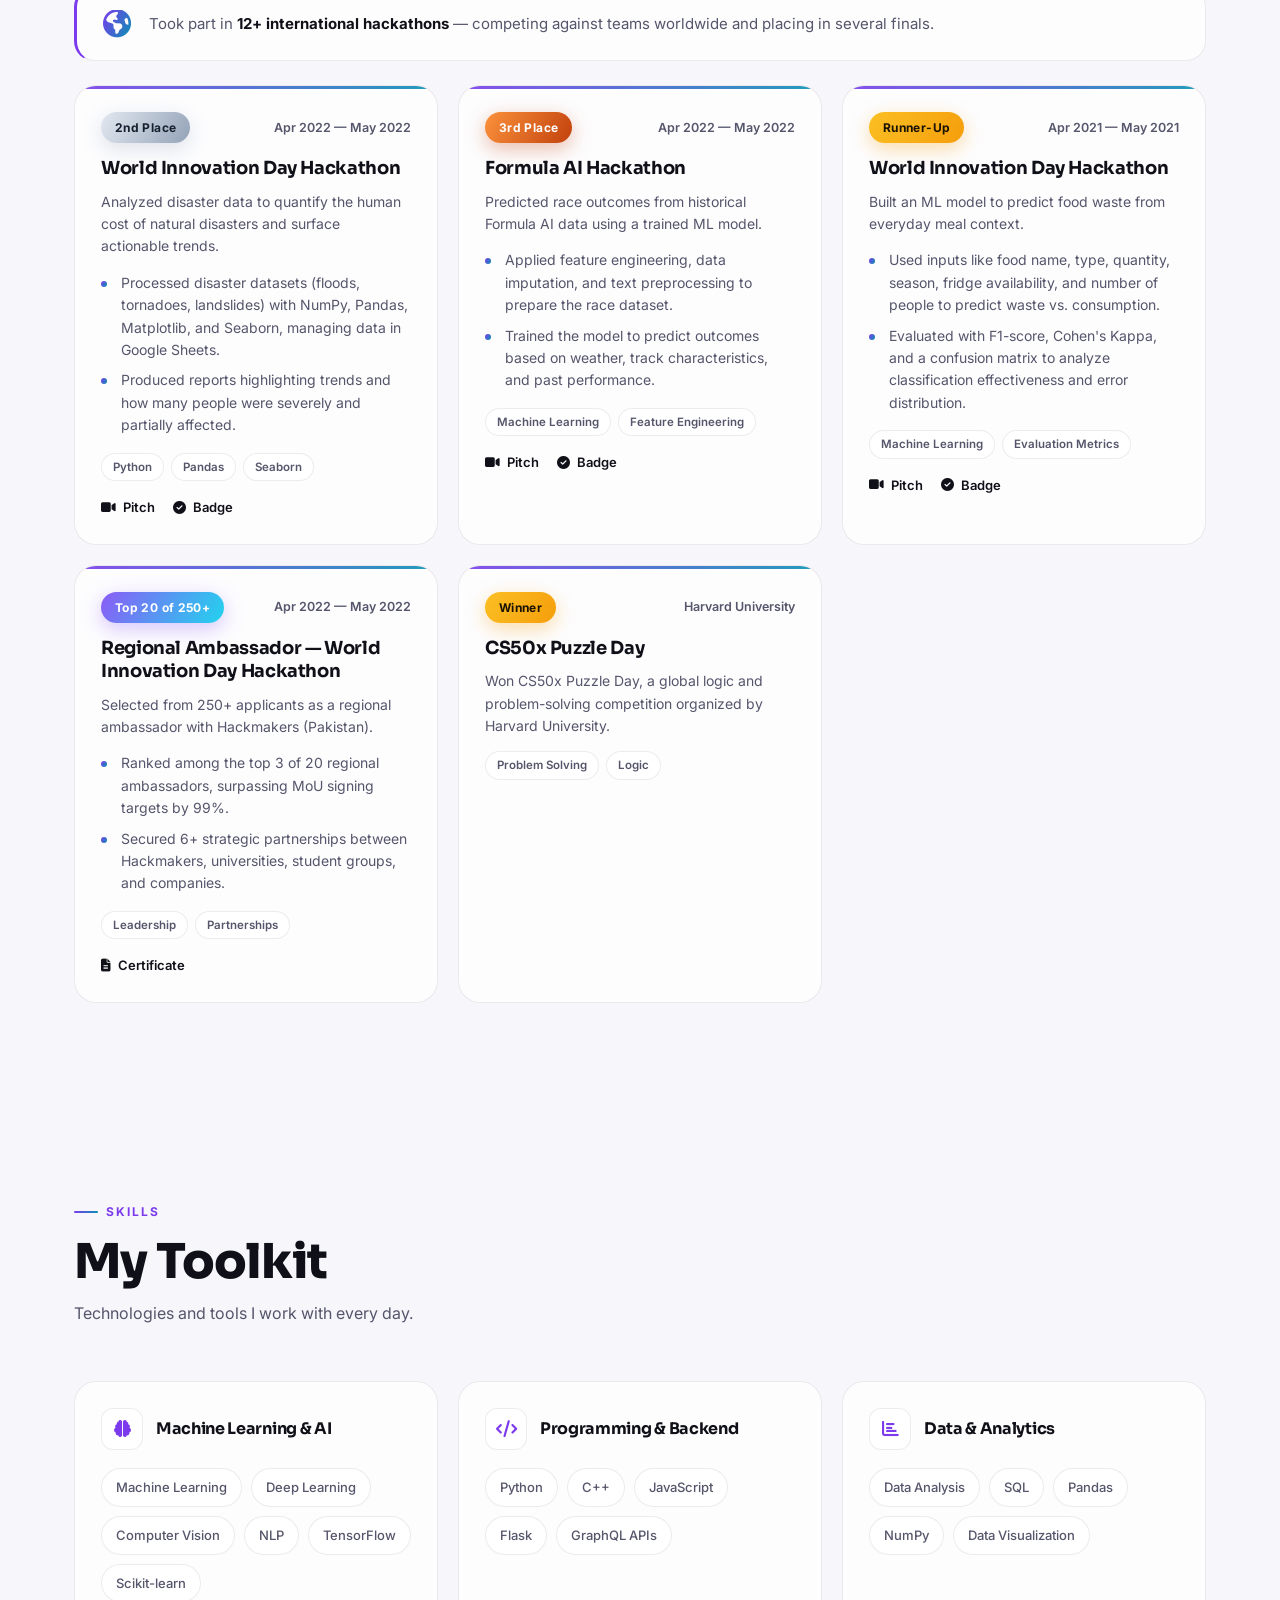
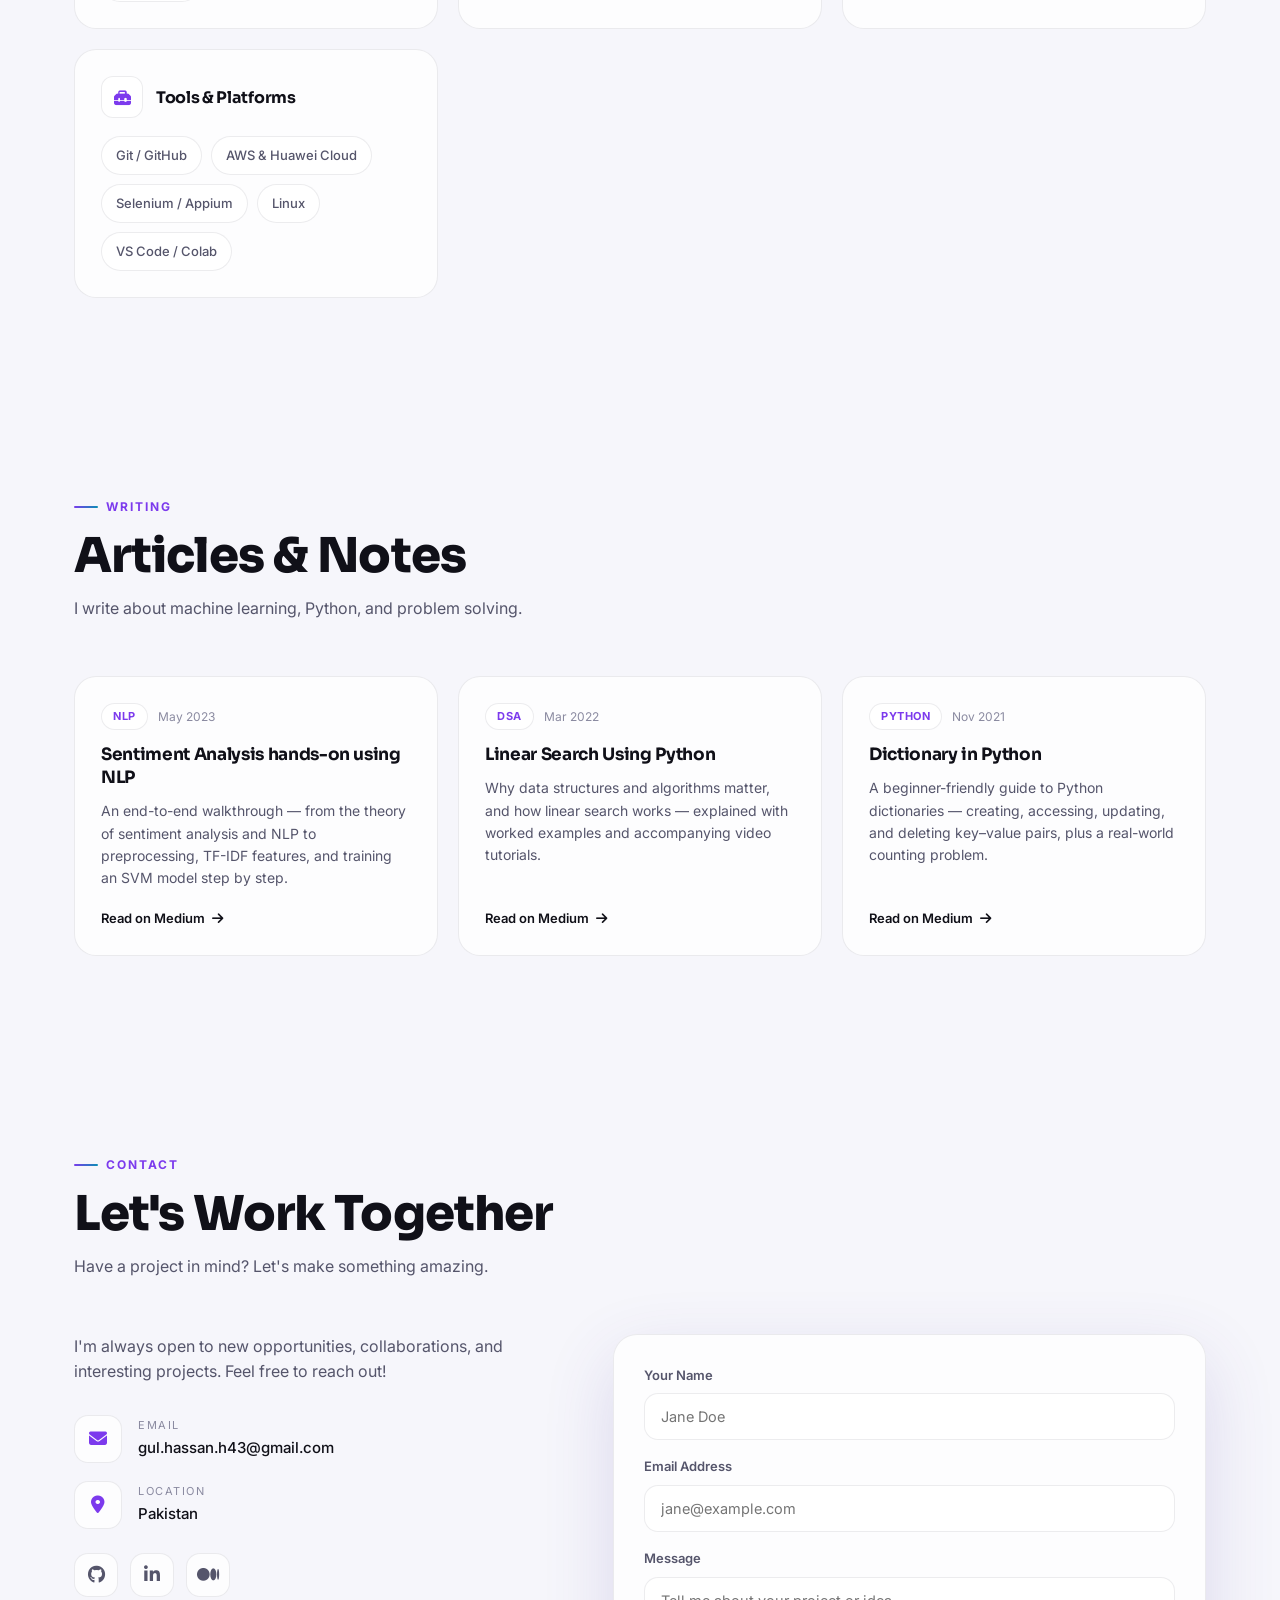
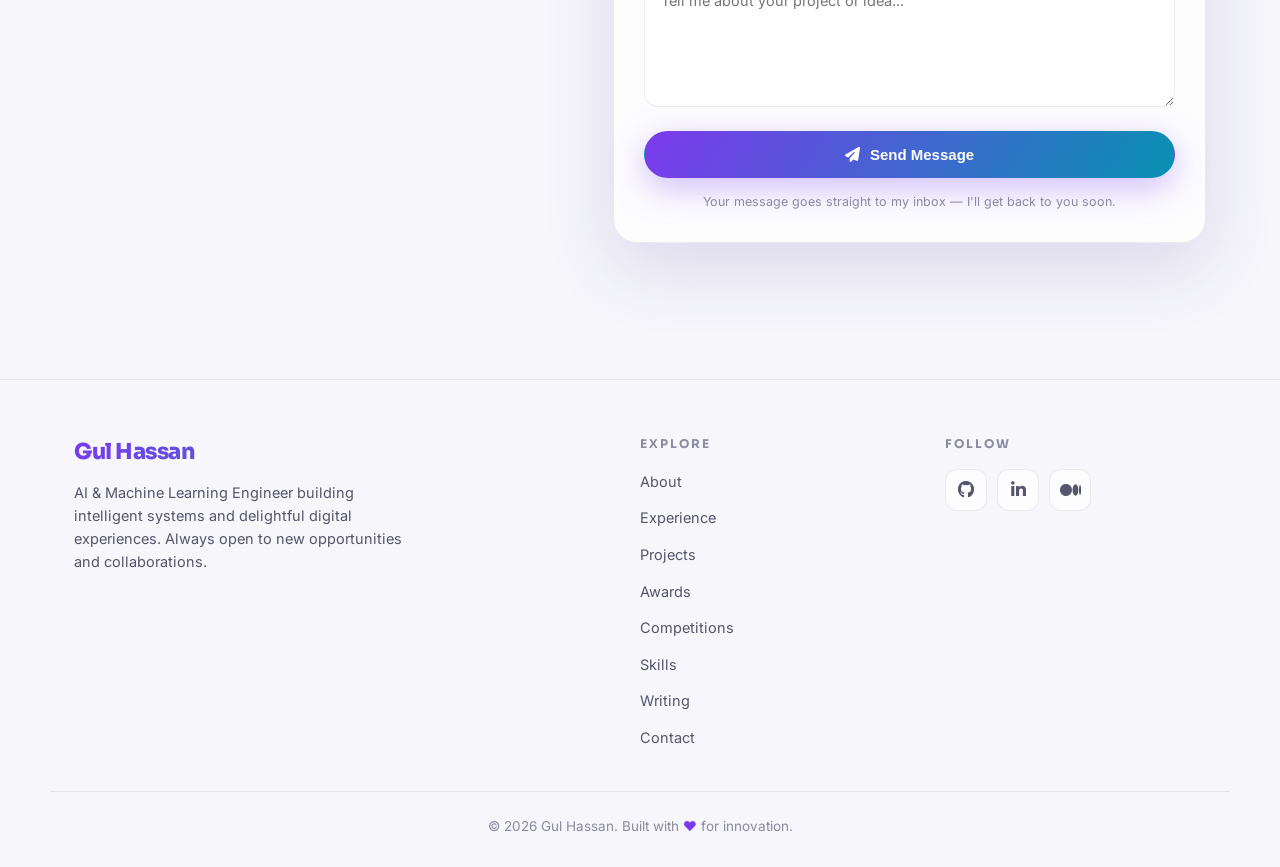
==== commit b9217c87: "added newly designed portfolio site" ====
--- a/index.html
+++ b/index.html
@@ -1,1423 +1,1216 @@
 <!DOCTYPE html>
 <html lang="en">
 <head>
-  <meta charset="UTF-8" />
-  <meta name="viewport" content="width=device-width, initial-scale=1.0" />
-  <title>Gul Hassan | Portfolio</title>
-  <link rel="icon" type="image/png" href="assets/img/profile-icon.png" />
-  <link rel="apple-touch-icon" href="assets/img/profile-icon.png" />
-  <link rel="stylesheet" href="https://cdnjs.cloudflare.com/ajax/libs/font-awesome/6.5.0/css/all.min.css" />
-  <script>
-    (function () {
-      var t = null;
-      try { t = localStorage.getItem('theme'); } catch (e) {}
-      if (t !== 'light' && t !== 'dark') {
-        t = (window.matchMedia && window.matchMedia('(prefers-color-scheme: dark)').matches) ? 'dark' : 'light';
-      }
-      document.documentElement.setAttribute('data-theme', t);
-    })();
-  </script>
-  <style>
-    :root {
-      color-scheme: dark;
-      --bg: #07050e;
-      --bg-card: rgba(124,58,237,0.04);
-      --bg-card-hover: rgba(124,58,237,0.10);
-      --text: #f0eff5;
-      --text-muted: #8b8797;
-      --text-dim: #9f9aab;
-      --text-nav: #a8a2b8;
-      --text-nav-hover: #fff;
-      --border: rgba(124,58,237,0.10);
-      --border-hover: rgba(124,58,237,0.30);
-      --scrollbar-track: #07050e;
-      --nav-bg: rgba(7,5,14,0.88);
-      --navbar-bg: rgba(15, 10, 30, 0.92);
-      --btn-outline-color: #f0eff5;
-      --btn-outline-border: rgba(124,58,237,0.25);
-      --input-bg: rgba(124,58,237,0.06);
-      --input-border: rgba(124,58,237,0.15);
-      --input-focus-bg: rgba(124,58,237,0.08);
-      --footer-border: rgba(124,58,237,0.08);
-      --footer-text: #6b657a;
-      --social-bg: rgba(124,58,237,0.05);
-      --social-border: rgba(124,58,237,0.12);
-      --scroll-color: #5f5970;
-      --mouse-border: rgba(124,58,237,0.25);
-      --shadow-color: rgba(0,0,0,0.6);
-      --card-shadow: rgba(124,58,237,0.15);
+<meta charset="UTF-8" />
+<meta name="viewport" content="width=device-width, initial-scale=1.0" />
+<title>Gul Hassan — AI &amp; Machine Learning Engineer</title>
+<meta name="description" content="Gul Hassan — AI & Machine Learning Engineer specializing in deep learning, computer vision, and production ML systems." />
+<meta name="author" content="Gul Hassan" />
+<link rel="canonical" href="https://gulhassan786.github.io/new.html" />
+<meta property="og:type" content="website" />
+<meta property="og:site_name" content="Gul Hassan — Portfolio" />
+<meta property="og:title" content="Gul Hassan — AI & Machine Learning Engineer" />
+<meta property="og:description" content="Graduate Engineer at Neural Lab. I build and test production ML systems — deep learning, computer vision, and data pipelines." />
+<meta property="og:url" content="https://gulhassan786.github.io/new.html" />
+<meta property="og:image" content="https://gulhassan786.github.io/assets/img/new.jpg" />
+<meta name="twitter:card" content="summary_large_image" />
+<meta name="twitter:title" content="Gul Hassan — AI & Machine Learning Engineer" />
+<meta name="twitter:description" content="Graduate Engineer at Neural Lab. I build and test production ML systems — deep learning, computer vision, and data pipelines." />
+<meta name="twitter:image" content="https://gulhassan786.github.io/assets/img/new.jpg" />
+<script type="application/ld+json">
+{
+  "@context": "https://schema.org",
+  "@type": "Person",
+  "name": "Gul Hassan",
+  "jobTitle": "Graduate Engineer",
+  "worksFor": { "@type": "Organization", "name": "Neural Lab, Singapore" },
+  "email": "gul.hassan.h43@gmail.com",
+  "url": "https://gulhassan786.github.io/new.html",
+  "image": "https://gulhassan786.github.io/assets/img/new.jpg",
+  "address": { "@type": "PostalAddress", "addressCountry": "Pakistan" },
+  "alumniOf": { "@type": "CollegeOrUniversity", "name": "University of Sindh, Jamshoro" },
+  "knowsAbout": ["Machine Learning", "Deep Learning", "Computer Vision", "Natural Language Processing", "Data Analysis"],
+  "sameAs": [
+    "https://github.com/Gulhassan786",
+    "https://www.linkedin.com/in/gul-hassan-7b188b202/",
+    "https://medium.com/@gulhassanh49"
+  ]
+}
+</script>
+<link rel="icon" type="image/svg+xml" href="assets/img/favicon.svg" />
+<link rel="alternate icon" type="image/png" href="assets/img/profile-icon.png" />
+<link rel="apple-touch-icon" href="assets/img/profile-icon.png" />
+<link rel="preconnect" href="https://fonts.googleapis.com" />
+<link rel="preconnect" href="https://fonts.gstatic.com" crossorigin />
+<link href="https://fonts.googleapis.com/css2?family=Sora:wght@300;400;500;600;700;800&family=Inter:wght@300;400;500;600;700&display=swap" rel="stylesheet" />
+<link rel="stylesheet" href="https://cdnjs.cloudflare.com/ajax/libs/font-awesome/6.5.2/css/all.min.css" />
+<script>
+  (function () {
+    var t = null;
+    try { t = localStorage.getItem('theme'); } catch (e) {}
+    if (t !== 'light' && t !== 'dark') {
+      t = (window.matchMedia && window.matchMedia('(prefers-color-scheme: dark)').matches) ? 'dark' : 'light';
     }
-
-    [data-theme="light"] {
-      color-scheme: light;
-      --bg: #f6f4fc;
-      --bg-card: rgba(255,255,255,0.75);
-      --bg-card-hover: rgba(124,58,237,0.06);
-      --text: #1a1a2e;
-      --text-muted: #6b657a;
-      --text-dim: #55505f;
-      --text-nav: #55505f;
-      --text-nav-hover: #1a1a2e;
-      --border: rgba(124,58,237,0.12);
-      --border-hover: rgba(124,58,237,0.25);
-      --scrollbar-track: #e4e0ee;
-      --nav-bg: rgba(246,244,252,0.90);
-      --navbar-bg: rgba(246,244,252,0.90);
-      --btn-outline-color: #1a1a2e;
-      --btn-outline-border: rgba(124,58,237,0.20);
-      --input-bg: rgba(255,255,255,0.85);
-      --input-border: rgba(124,58,237,0.15);
-      --input-focus-bg: rgba(124,58,237,0.04);
-      --footer-border: rgba(124,58,237,0.08);
-      --footer-text: #8b8797;
-      --social-bg: rgba(255,255,255,0.7);
-      --social-border: rgba(124,58,237,0.12);
-      --scroll-color: #8b8797;
-      --mouse-border: rgba(124,58,237,0.20);
-      --shadow-color: rgba(124,58,237,0.08);
-      --card-shadow: rgba(124,58,237,0.10);
+    document.documentElement.setAttribute('data-theme', t);
+  })();
+</script>
+<style>
+  :root {
+    color-scheme: dark;
+    --bg: #07070b;
+    --bg-soft: #0c0c14;
+    --surface: rgba(255,255,255,0.035);
+    --surface-2: rgba(255,255,255,0.06);
+    --border: rgba(255,255,255,0.08);
+    --border-strong: rgba(255,255,255,0.16);
+    --text: #f4f4f9;
+    --muted: #9d9db4;
+    --muted-2: #6f6f86;
+    --primary: #8b5cf6;
+    --primary-2: #7c3aed;
+    --accent: #22d3ee;
+    --grad: linear-gradient(120deg, #8b5cf6, #22d3ee);
+    --nav-bg: rgba(7,7,11,0.7);
+    --shadow: 0 24px 70px rgba(0,0,0,0.55);
+    --glow: 0 0 60px rgba(139,92,246,0.35);
+  }
+
+  [data-theme="light"] {
+    color-scheme: light;
+    --bg: #f6f6fb;
+    --bg-soft: #ffffff;
+    --surface: rgba(255,255,255,0.75);
+    --surface-2: rgba(255,255,255,0.95);
+    --border: rgba(16,16,40,0.08);
+    --border-strong: rgba(16,16,40,0.16);
+    --text: #101018;
+    --muted: #55556b;
+    --muted-2: #8a8aa0;
+    --primary: #7c3aed;
+    --primary-2: #6d28d9;
+    --accent: #0891b2;
+    --grad: linear-gradient(120deg, #7c3aed, #0891b2);
+    --nav-bg: rgba(246,246,251,0.75);
+    --shadow: 0 24px 70px rgba(80,60,160,0.16);
+    --glow: 0 0 60px rgba(124,58,237,0.22);
+  }
+
+  * { margin: 0; padding: 0; box-sizing: border-box; }
+
+  html { scroll-behavior: smooth; }
+
+  body {
+    font-family: 'Inter', system-ui, -apple-system, sans-serif;
+    background: var(--bg);
+    color: var(--text);
+    line-height: 1.6;
+    overflow-x: hidden;
+    transition: background 0.4s ease, color 0.4s ease;
+  }
+
+  h1, h2, h3, h4, .brand span { font-family: 'Sora', sans-serif; letter-spacing: -0.02em; }
+
+  a { color: inherit; }
+
+  ::selection { background: rgba(139,92,246,0.35); }
+
+  ::-webkit-scrollbar { width: 9px; }
+  ::-webkit-scrollbar-track { background: var(--bg); }
+  ::-webkit-scrollbar-thumb { background: linear-gradient(180deg, var(--primary), var(--accent)); border-radius: 99px; }
+
+  .progress {
+    position: fixed; top: 0; left: 0; height: 2px; width: 0;
+    background: var(--grad); z-index: 999; transition: width 0.08s linear;
+  }
+
+  .aurora { position: fixed; inset: 0; z-index: -2; overflow: hidden; pointer-events: none; }
+  .aurora span {
+    position: absolute; border-radius: 50%; filter: blur(110px); opacity: 0.5;
+    animation: float 18s ease-in-out infinite;
+  }
+  .aurora span:nth-child(1) { width: 480px; height: 480px; background: #8b5cf6; top: -140px; left: -120px; }
+  .aurora span:nth-child(2) { width: 420px; height: 420px; background: #22d3ee; top: 30%; right: -160px; animation-delay: -6s; }
+  .aurora span:nth-child(3) { width: 380px; height: 380px; background: #6d28d9; bottom: -140px; left: 30%; animation-delay: -11s; }
+  [data-theme="light"] .aurora span { opacity: 0.22; }
+
+  .grain {
+    position: fixed; inset: 0; z-index: -1; pointer-events: none; opacity: 0.035;
+    background-image: url("data:image/svg+xml,%3Csvg xmlns='http://www.w3.org/2000/svg' width='140' height='140'%3E%3Cfilter id='n'%3E%3CfeTurbulence type='fractalNoise' baseFrequency='0.9' numOctaves='3'/%3E%3C/filter%3E%3Crect width='100%25' height='100%25' filter='url(%23n)'/%3E%3C/svg%3E");
+  }
+
+  .cursor-glow {
+    position: fixed; width: 500px; height: 500px; border-radius: 50%;
+    pointer-events: none; z-index: 0; opacity: 0; transition: opacity 0.4s;
+    background: radial-gradient(circle, rgba(139,92,246,0.12), transparent 62%);
+    transform: translate(-50%, -50%);
+  }
+
+  .wrap { max-width: 1180px; margin: 0 auto; padding: 0 24px; }
+
+  .nav {
+    position: fixed; top: 0; left: 0; right: 0; z-index: 500;
+    transition: all 0.4s ease;
+  }
+  .nav-inner {
+    max-width: 1180px; margin: 14px auto 0; padding: 10px 12px 10px 18px;
+    display: flex; align-items: center; justify-content: space-between; gap: 18px;
+    background: var(--nav-bg); backdrop-filter: blur(18px); -webkit-backdrop-filter: blur(18px);
+    border: 1px solid var(--border); border-radius: 100px;
+    transition: all 0.4s ease;
+  }
+  .nav.scrolled .nav-inner { margin-top: 8px; box-shadow: var(--shadow); border-color: var(--border-strong); }
+
+  .brand { display: flex; align-items: center; gap: 11px; text-decoration: none; font-weight: 700; font-size: 17px; }
+  .brand img {
+    width: 34px; height: 34px; border-radius: 50%; object-fit: cover;
+    border: 2px solid transparent; background: var(--grad);
+    box-shadow: 0 0 18px rgba(139,92,246,0.5);
+  }
+  .brand span { background: var(--grad); -webkit-background-clip: text; background-clip: text; -webkit-text-fill-color: transparent; }
+
+  .nav-links { display: flex; align-items: center; gap: 4px; }
+  .nav-links a {
+    position: relative; padding: 9px 13px; border-radius: 100px; font-size: 13.5px; font-weight: 500;
+    text-decoration: none; color: var(--muted); transition: all 0.3s;
+  }
+  .nav-links a:hover { color: var(--text); background: var(--surface-2); }
+  .nav-links a.active { color: var(--text); background: var(--surface-2); }
+  .nav-links a.active::after {
+    content: ''; position: absolute; bottom: 5px; left: 50%; transform: translateX(-50%);
+    width: 4px; height: 4px; border-radius: 50%; background: var(--grad);
+  }
+
+  .nav-actions { display: flex; align-items: center; gap: 8px; }
+  .btn-cv {
+    display: inline-flex; align-items: center; gap: 8px; padding: 9px 18px; border-radius: 100px;
+    font-size: 13px; font-weight: 600; text-decoration: none; color: #fff;
+    background: var(--grad); box-shadow: 0 6px 22px rgba(139,92,246,0.4); transition: transform 0.3s, box-shadow 0.3s;
+  }
+  .btn-cv:hover { transform: translateY(-2px); box-shadow: 0 10px 30px rgba(139,92,246,0.55); }
+  .icon-btn {
+    width: 40px; height: 40px; border-radius: 50%; border: 1px solid var(--border);
+    background: var(--surface); color: var(--text); cursor: pointer; font-size: 15px;
+    display: inline-flex; align-items: center; justify-content: center; transition: all 0.3s;
+  }
+  .icon-btn:hover { border-color: var(--border-strong); background: var(--surface-2); transform: translateY(-2px); }
+  .burger { display: none; }
+
+  .btn {
+    display: inline-flex; align-items: center; justify-content: center; gap: 10px;
+    padding: 14px 30px; border-radius: 100px; font-size: 15px; font-weight: 600;
+    text-decoration: none; cursor: pointer; border: 1px solid transparent; transition: all 0.3s ease;
+  }
+  .btn-primary { background: var(--grad); color: #fff; box-shadow: 0 10px 34px rgba(139,92,246,0.4); }
+  .btn-primary:hover { transform: translateY(-3px); box-shadow: 0 16px 44px rgba(139,92,246,0.55); }
+  .btn-ghost { background: var(--surface); color: var(--text); border-color: var(--border-strong); }
+  .btn-ghost:hover { background: var(--surface-2); transform: translateY(-3px); }
+
+  .hero { position: relative; padding: 150px 0 90px; overflow: hidden; }
+  .hero-grid {
+    display: grid; grid-template-columns: 1.15fr 0.85fr; gap: 60px; align-items: center;
+  }
+  .pill {
+    display: inline-flex; align-items: center; gap: 9px; padding: 8px 16px; border-radius: 100px;
+    font-size: 13px; font-weight: 500; color: var(--text);
+    background: var(--surface); border: 1px solid var(--border); margin-bottom: 22px;
+  }
+  .pill .dot { width: 8px; height: 8px; border-radius: 50%; background: #34d399; box-shadow: 0 0 0 0 rgba(52,211,153,0.6); animation: pulse 2s infinite; }
+
+  .hero h1 { font-size: clamp(2.8rem, 6.5vw, 5rem); font-weight: 800; line-height: 1.02; margin-bottom: 18px; }
+  .hero h1 .grad { background: var(--grad); -webkit-background-clip: text; background-clip: text; -webkit-text-fill-color: transparent; }
+  .role { font-size: clamp(1.05rem, 2.2vw, 1.4rem); font-weight: 600; color: var(--text); min-height: 1.7em; margin-bottom: 16px; }
+  .role .cursor { display: inline-block; width: 2px; height: 1.05em; background: var(--accent); margin-left: 3px; vertical-align: -2px; animation: blink 0.9s step-end infinite; }
+  .hero-sub { color: var(--muted); font-size: 16px; max-width: 520px; margin-bottom: 32px; }
+  .hero-cta { display: flex; gap: 14px; flex-wrap: wrap; margin-bottom: 34px; }
+  .hero-social { display: flex; gap: 12px; }
+  .hero-social a {
+    width: 44px; height: 44px; border-radius: 14px; display: inline-flex; align-items: center; justify-content: center;
+    background: var(--surface); border: 1px solid var(--border); color: var(--muted); font-size: 18px;
+    text-decoration: none; transition: all 0.3s;
+  }
+  .hero-social a:hover { color: var(--text); border-color: var(--border-strong); transform: translateY(-4px); box-shadow: var(--glow); }
+
+  .hero-visual { position: relative; display: flex; justify-content: center; }
+  .hero-photo-frame {
+    position: relative; width: min(360px, 82vw); aspect-ratio: 1; border-radius: 34px;
+    padding: 3px; background: var(--grad); box-shadow: var(--glow);
+  }
+  .hero-photo-frame img {
+    width: 100%; height: 100%; border-radius: 31px; object-fit: cover; object-position: center 20%;
+    display: block; background: var(--bg-soft);
+  }
+  .float-chip {
+    position: absolute; display: inline-flex; align-items: center; gap: 8px;
+    padding: 10px 15px; border-radius: 14px; font-size: 13px; font-weight: 600;
+    background: var(--nav-bg); backdrop-filter: blur(14px); border: 1px solid var(--border-strong);
+    box-shadow: var(--shadow); animation: floatY 5s ease-in-out infinite;
+  }
+  .float-chip i { background: var(--grad); -webkit-background-clip: text; background-clip: text; -webkit-text-fill-color: transparent; }
+  .chip-1 { top: 6%; left: -14px; }
+  .chip-2 { bottom: 12%; right: -18px; animation-delay: -2.5s; }
+
+  .marquee { border-top: 1px solid var(--border); border-bottom: 1px solid var(--border); padding: 22px 0; overflow: hidden; background: var(--surface); }
+  .marquee-track { display: flex; gap: 46px; width: max-content; animation: marquee 32s linear infinite; }
+  .marquee-track span { font-family: 'Sora', sans-serif; font-size: 18px; font-weight: 600; color: var(--muted); display: inline-flex; align-items: center; gap: 46px; white-space: nowrap; }
+  .marquee-track span::after { content: '✦'; color: var(--primary); }
+  .marquee:hover .marquee-track { animation-play-state: paused; }
+
+  section.block { position: relative; padding: 96px 0; }
+  .eyebrow {
+    display: inline-flex; align-items: center; gap: 8px; font-size: 12px; font-weight: 700;
+    letter-spacing: 0.16em; text-transform: uppercase; color: var(--primary); margin-bottom: 14px;
+  }
+  .eyebrow::before { content: ''; width: 24px; height: 2px; background: var(--grad); border-radius: 2px; }
+  .sec-head { max-width: 640px; margin-bottom: 54px; }
+  .sec-head h2 { font-size: clamp(1.9rem, 4vw, 3rem); font-weight: 800; line-height: 1.08; margin-bottom: 14px; }
+  .sec-head p { color: var(--muted); font-size: 16px; }
+
+  .stats { display: grid; grid-template-columns: repeat(4, 1fr); gap: 16px; margin-top: 70px; }
+  .stat {
+    padding: 26px 22px; border-radius: 22px; background: var(--surface);
+    border: 1px solid var(--border); transition: all 0.35s;
+  }
+  .stat:hover { transform: translateY(-5px); border-color: var(--border-strong); background: var(--surface-2); }
+  .stat .num { font-family: 'Sora', sans-serif; font-size: 34px; font-weight: 800; background: var(--grad); -webkit-background-clip: text; background-clip: text; -webkit-text-fill-color: transparent; }
+  .stat .lbl { font-size: 13px; color: var(--muted); margin-top: 4px; }
+
+  .about-grid { display: grid; grid-template-columns: 0.85fr 1.15fr; gap: 60px; align-items: center; }
+  .about-photo { position: relative; }
+  .about-photo img {
+    width: 100%; border-radius: 28px; display: block; object-fit: cover; aspect-ratio: 4/5;
+    border: 1px solid var(--border-strong); box-shadow: var(--shadow);
+  }
+  .about-photo::after {
+    content: ''; position: absolute; inset: -14px -14px auto auto; width: 130px; height: 130px;
+    border-radius: 24px; background: var(--grad); opacity: 0.18; z-index: -1; filter: blur(6px);
+  }
+  .about-text h3 { font-size: clamp(1.5rem, 3vw, 2.1rem); font-weight: 700; margin-bottom: 16px; }
+  .about-text .tagline { color: var(--primary); font-weight: 600; font-size: 14px; margin-bottom: 20px; }
+  .about-text p { color: var(--muted); margin-bottom: 18px; font-size: 15.5px; }
+  .chips { display: flex; flex-wrap: wrap; gap: 10px; margin-top: 24px; }
+  .chip {
+    padding: 8px 15px; border-radius: 100px; font-size: 13px; font-weight: 500;
+    background: var(--surface); border: 1px solid var(--border); color: var(--text);
+  }
+
+  .timeline { position: relative; padding-left: 34px; }
+  .timeline::before { content: ''; position: absolute; left: 8px; top: 6px; bottom: 6px; width: 2px; background: linear-gradient(180deg, var(--primary), var(--accent), transparent); }
+  .tl-item { position: relative; padding-bottom: 34px; }
+  .tl-item:last-child { padding-bottom: 0; }
+  .tl-item::before {
+    content: ''; position: absolute; left: -30px; top: 7px; width: 12px; height: 12px; border-radius: 50%;
+    background: var(--grad); box-shadow: 0 0 0 4px var(--bg), 0 0 18px rgba(139,92,246,0.7);
+  }
+  .tl-card {
+    padding: 24px 26px; border-radius: 20px; background: var(--surface); border: 1px solid var(--border);
+    transition: all 0.35s;
+  }
+  .tl-card:hover { transform: translateX(6px); border-color: var(--border-strong); background: var(--surface-2); }
+  .tl-top { display: flex; justify-content: space-between; gap: 18px; align-items: baseline; flex-wrap: wrap; margin-bottom: 4px; }
+  .tl-role { font-family: 'Sora', sans-serif; font-weight: 700; font-size: 17px; }
+  .tl-date { font-size: 12.5px; font-weight: 600; color: var(--muted); padding: 4px 12px; border-radius: 100px; background: var(--surface-2); border: 1px solid var(--border); white-space: nowrap; }
+  .tl-org { color: var(--primary); font-weight: 600; font-size: 14px; margin-bottom: 12px; }
+  .tl-card ul { list-style: none; display: flex; flex-direction: column; gap: 8px; }
+  .tl-card li { position: relative; padding-left: 20px; color: var(--muted); font-size: 14.5px; }
+  .tl-card li::before { content: ''; position: absolute; left: 0; top: 9px; width: 6px; height: 6px; border-radius: 50%; background: var(--grad); }
+
+  .skill-clusters { display: grid; grid-template-columns: repeat(auto-fit, minmax(min(100%, 280px), 1fr)); gap: 20px; }
+  .cluster {
+    padding: 26px; border-radius: 22px; background: var(--surface); border: 1px solid var(--border);
+    transition: all 0.35s;
+  }
+  .cluster:hover { transform: translateY(-4px); border-color: var(--border-strong); background: var(--surface-2); }
+  .cluster-head { display: flex; align-items: center; gap: 13px; margin-bottom: 18px; }
+  .cluster-head i {
+    width: 42px; height: 42px; border-radius: 12px; display: flex; align-items: center; justify-content: center;
+    font-size: 17px; flex-shrink: 0; color: var(--primary); background: var(--surface-2); border: 1px solid var(--border);
+  }
+  .cluster-head h3 { font-size: 16px; font-weight: 700; }
+  .cluster-tags { display: flex; flex-wrap: wrap; gap: 9px; }
+  .cluster-tags span {
+    padding: 8px 14px; border-radius: 100px; font-size: 13px; font-weight: 500;
+    background: var(--bg-soft); border: 1px solid var(--border); color: var(--muted); transition: all 0.25s;
+  }
+  .cluster-tags span:hover { color: var(--text); border-color: var(--border-strong); transform: translateY(-2px); }
+
+  .articles { display: grid; grid-template-columns: repeat(auto-fit, minmax(min(100%, 280px), 1fr)); gap: 20px; }
+  .article {
+    display: flex; flex-direction: column; padding: 26px; border-radius: 22px; text-decoration: none;
+    background: var(--surface); border: 1px solid var(--border); transition: all 0.35s;
+  }
+  .article:hover { transform: translateY(-5px); border-color: var(--border-strong); background: var(--surface-2); box-shadow: var(--shadow); }
+  .article-meta { display: flex; align-items: center; gap: 10px; font-size: 12px; color: var(--muted-2); margin-bottom: 14px; }
+  .article-meta .a-tag { padding: 4px 11px; border-radius: 100px; font-size: 11px; font-weight: 700; letter-spacing: 0.05em; text-transform: uppercase; color: var(--primary); background: var(--surface-2); border: 1px solid var(--border); }
+  .article h3 { font-size: 17px; font-weight: 700; line-height: 1.35; margin-bottom: 10px; }
+  .article p { color: var(--muted); font-size: 14px; margin-bottom: 18px; flex: 1; }
+  .article .a-link { font-size: 13px; font-weight: 600; color: var(--text); display: inline-flex; align-items: center; gap: 7px; }
+  .article:hover .a-link { color: var(--primary); }
+
+  .work-grid { display: grid; grid-template-columns: repeat(3, 1fr); gap: 20px; }
+  .proj {
+    position: relative; border-radius: 24px; overflow: hidden; background: var(--surface);
+    border: 1px solid var(--border); display: flex; flex-direction: column; transition: all 0.4s;
+  }
+  .proj:hover { transform: translateY(-6px); border-color: var(--border-strong); box-shadow: var(--shadow); }
+  .proj.feature { grid-column: span 2; }
+  .proj-thumb {
+    position: relative; height: 200px; overflow: hidden; display: flex; align-items: center; justify-content: center;
+    background: radial-gradient(circle at 30% 20%, rgba(139,92,246,0.28), transparent 60%), var(--bg-soft);
+  }
+  .proj.feature .proj-thumb { height: 260px; }
+  .proj-thumb img { width: 100%; height: 100%; object-fit: cover; transition: transform 0.6s ease; }
+  .proj:hover .proj-thumb img { transform: scale(1.06); }
+  .proj-thumb .ph-icon { font-size: 56px; color: var(--primary); opacity: 0.55; }
+  .proj-body { padding: 24px; display: flex; flex-direction: column; flex: 1; }
+  .proj-kicker { font-size: 12px; font-weight: 700; letter-spacing: 0.08em; text-transform: uppercase; color: var(--primary); margin-bottom: 8px; }
+  .proj-body h3 { font-size: 18px; font-weight: 700; margin-bottom: 10px; line-height: 1.3; }
+  .proj-body p { color: var(--muted); font-size: 14px; margin-bottom: 16px; }
+  .proj-result {
+    display: flex; align-items: flex-start; gap: 10px; padding: 12px 15px; margin-bottom: 16px;
+    border-radius: 12px; font-size: 13.5px; color: var(--text); line-height: 1.5;
+    background: var(--surface-2); border: 1px solid var(--border); border-left: 3px solid var(--primary);
+  }
+  .proj-result i { color: var(--primary); margin-top: 3px; }
+  .proj-result b { font-weight: 700; }
+  .tags { display: flex; flex-wrap: wrap; gap: 7px; margin-bottom: 18px; }
+  .tags span { padding: 4px 11px; border-radius: 100px; font-size: 11.5px; font-weight: 600; background: var(--surface-2); border: 1px solid var(--border); color: var(--muted); }
+  .proj-links { margin-top: auto; display: flex; gap: 16px; }
+  .proj-links a { font-size: 13px; font-weight: 600; text-decoration: none; color: var(--text); display: inline-flex; align-items: center; gap: 7px; transition: color 0.3s; }
+  .proj-links a:hover { color: var(--primary); }
+
+  .awards-grid { display: grid; grid-template-columns: repeat(auto-fit, minmax(min(100%, 300px), 1fr)); gap: 14px; }
+  .award {
+    display: flex; align-items: center; gap: 16px; padding: 18px 20px; border-radius: 16px;
+    background: var(--surface); border: 1px solid var(--border); transition: all 0.3s;
+  }
+  .award:hover { transform: translateY(-4px); border-color: var(--border-strong); background: var(--surface-2); }
+  .award .ic {
+    flex-shrink: 0; width: 42px; height: 42px; border-radius: 12px; display: flex; align-items: center; justify-content: center;
+    font-size: 17px; color: var(--primary); background: var(--surface-2); border: 1px solid var(--border);
+  }
+  .award .txt { font-size: 14px; color: var(--muted); }
+  .award .txt b { color: var(--text); font-weight: 600; }
+
+  .comp-highlight {
+    display: flex; align-items: center; gap: 18px; padding: 22px 26px; margin-bottom: 24px;
+    border-radius: 20px; background: var(--surface); border: 1px solid var(--border);
+    border-left: 3px solid var(--primary);
+  }
+  .comp-highlight i {
+    font-size: 28px; flex-shrink: 0;
+    background: var(--grad); -webkit-background-clip: text; background-clip: text; -webkit-text-fill-color: transparent;
+  }
+  .comp-highlight p { color: var(--muted); font-size: 15px; }
+  .comp-highlight b { color: var(--text); font-weight: 700; }
+
+  .comp-grid { display: grid; grid-template-columns: repeat(auto-fit, minmax(min(100%, 300px), 1fr)); gap: 20px; }
+  .comp {
+    position: relative; padding: 26px; border-radius: 22px; overflow: hidden;
+    background: var(--surface); border: 1px solid var(--border); transition: all 0.35s;
+  }
+  .comp::before { content: ''; position: absolute; top: 0; left: 0; right: 0; height: 3px; background: var(--grad); opacity: 0.9; }
+  .comp:hover { transform: translateY(-5px); border-color: var(--border-strong); background: var(--surface-2); box-shadow: var(--shadow); }
+  .comp-top { display: flex; justify-content: space-between; align-items: center; gap: 14px; flex-wrap: wrap; margin-bottom: 14px; }
+  .rank-badge {
+    padding: 6px 14px; border-radius: 100px; font-size: 12px; font-weight: 700; letter-spacing: 0.03em;
+    color: #fff; background: var(--grad); box-shadow: 0 6px 20px rgba(139,92,246,0.35);
+  }
+  .rank-badge.gold { background: linear-gradient(120deg, #fbbf24, #f59e0b); box-shadow: 0 6px 20px rgba(245,158,11,0.35); color: #1a1204; }
+  .rank-badge.silver { background: linear-gradient(120deg, #e2e8f0, #94a3b8); box-shadow: 0 6px 20px rgba(148,163,184,0.3); color: #16202e; }
+  .rank-badge.bronze { background: linear-gradient(120deg, #fb923c, #c2410c); box-shadow: 0 6px 20px rgba(194,65,12,0.35); }
+  .rank-badge.blue { background: linear-gradient(120deg, #8b5cf6, #22d3ee); }
+  .comp-date { font-size: 12.5px; font-weight: 600; color: var(--muted); }
+  .comp h3 { font-size: 18px; font-weight: 700; margin-bottom: 10px; line-height: 1.3; }
+  .comp-desc { color: var(--muted); font-size: 14px; margin-bottom: 14px; }
+  .comp ul { list-style: none; display: flex; flex-direction: column; gap: 8px; margin-bottom: 16px; }
+  .comp li { position: relative; padding-left: 20px; color: var(--muted); font-size: 14px; }
+  .comp li::before { content: ''; position: absolute; left: 0; top: 9px; width: 6px; height: 6px; border-radius: 50%; background: var(--grad); }
+  .comp-tags { display: flex; flex-wrap: wrap; gap: 7px; margin-bottom: 16px; }
+  .comp-tags span { padding: 4px 11px; border-radius: 100px; font-size: 11.5px; font-weight: 600; background: var(--surface-2); border: 1px solid var(--border); color: var(--muted); }
+  .comp-links { display: flex; gap: 18px; flex-wrap: wrap; }
+  .comp-links a { font-size: 13px; font-weight: 600; text-decoration: none; color: var(--text); display: inline-flex; align-items: center; gap: 7px; transition: color 0.3s; }
+  .comp-links a:hover { color: var(--primary); }
+
+  .contact-grid { display: grid; grid-template-columns: 0.9fr 1.1fr; gap: 54px; align-items: start; }
+  .contact-info p { color: var(--muted); margin-bottom: 30px; }
+  .c-item { display: flex; align-items: center; gap: 16px; margin-bottom: 18px; text-decoration: none; }
+  .c-item .ic {
+    width: 48px; height: 48px; border-radius: 14px; flex-shrink: 0; display: flex; align-items: center; justify-content: center;
+    font-size: 18px; color: var(--primary); background: var(--surface); border: 1px solid var(--border);
+  }
+  .c-item label { display: block; font-size: 11px; letter-spacing: 0.14em; text-transform: uppercase; color: var(--muted-2); }
+  .c-item span { font-size: 15px; font-weight: 500; }
+  .c-item:hover span { color: var(--primary); }
+
+  .form-card {
+    padding: 30px; border-radius: 24px; background: var(--surface); border: 1px solid var(--border); box-shadow: var(--shadow);
+  }
+  .field { margin-bottom: 16px; }
+  .field label { display: block; font-size: 13px; font-weight: 600; margin-bottom: 8px; color: var(--muted); }
+  .field input, .field textarea {
+    width: 100%; padding: 14px 16px; border-radius: 14px; font-family: inherit; font-size: 14.5px;
+    background: var(--bg-soft); color: var(--text); border: 1px solid var(--border); outline: none; transition: all 0.3s;
+  }
+  .field textarea { resize: vertical; min-height: 130px; }
+  .field input:focus, .field textarea:focus { border-color: var(--primary); box-shadow: 0 0 0 4px rgba(139,92,246,0.14); }
+  .form-card .btn { width: 100%; }
+  .form-note { font-size: 12.5px; color: var(--muted-2); margin-top: 14px; text-align: center; }
+
+  footer { border-top: 1px solid var(--border); padding: 54px 0 30px; margin-top: 40px; }
+  .foot-grid { display: grid; grid-template-columns: 2fr 1fr 1fr; gap: 44px; }
+  .foot-brand h3 { font-size: 22px; font-weight: 800; background: var(--grad); -webkit-background-clip: text; background-clip: text; -webkit-text-fill-color: transparent; margin-bottom: 12px; }
+  .foot-brand p { color: var(--muted); font-size: 14.5px; max-width: 340px; }
+  .foot-col h4 { font-size: 12px; letter-spacing: 0.16em; text-transform: uppercase; color: var(--muted-2); margin-bottom: 16px; }
+  .foot-col ul { list-style: none; display: flex; flex-direction: column; gap: 11px; }
+  .foot-col a { color: var(--muted); text-decoration: none; font-size: 14.5px; transition: color 0.3s, padding-left 0.3s; }
+  .foot-col a:hover { color: var(--primary); padding-left: 5px; }
+  .foot-social { display: flex; gap: 10px; }
+  .foot-social a {
+    width: 42px; height: 42px; border-radius: 12px; display: flex; align-items: center; justify-content: center;
+    color: var(--muted); font-size: 17px; text-decoration: none; background: var(--surface); border: 1px solid var(--border); transition: all 0.3s;
+  }
+  .foot-social a:hover { color: var(--text); border-color: var(--border-strong); transform: translateY(-4px); }
+  .foot-bottom { max-width: 1180px; margin: 40px auto 0; padding-top: 24px; border-top: 1px solid var(--border); text-align: center; color: var(--muted-2); font-size: 13.5px; }
+
+  .toast {
+    position: fixed; left: 50%; bottom: 24px; transform: translate(-50%, 180%);
+    padding: 14px 22px; border-radius: 100px; font-size: 14px; font-weight: 600; color: #fff;
+    background: var(--grad); box-shadow: 0 14px 40px rgba(139,92,246,0.5); z-index: 1000;
+    display: flex; align-items: center; gap: 10px; text-align: left; line-height: 1.4;
+    max-width: min(560px, calc(100vw - 32px)); transition: transform 0.5s cubic-bezier(.2,.9,.2,1);
+  }
+  .toast i { flex-shrink: 0; }
+  .toast.show { transform: translate(-50%, 0); }
+
+  .reveal { opacity: 0; transform: translateY(36px); transition: opacity 0.8s ease, transform 0.8s ease; }
+  .reveal.visible { opacity: 1; transform: none; }
+
+  @keyframes float { 0%,100% { transform: translate(0,0) scale(1); } 50% { transform: translate(30px,-30px) scale(1.08); } }
+  @keyframes floatY { 0%,100% { transform: translateY(0); } 50% { transform: translateY(-14px); } }
+  @keyframes blink { 50% { opacity: 0; } }
+  @keyframes pulse { 0% { box-shadow: 0 0 0 0 rgba(52,211,153,0.6); } 70% { box-shadow: 0 0 0 9px rgba(52,211,153,0); } 100% { box-shadow: 0 0 0 0 rgba(52,211,153,0); } }
+  @keyframes marquee { to { transform: translateX(-50%); } }
+
+  @media (max-width: 1024px) {
+    .nav-inner { margin: 10px 14px 0; padding: 8px 10px 8px 14px; }
+    .burger { display: inline-flex; }
+    .nav-links {
+      position: fixed; top: 78px; left: 14px; right: 14px; flex-direction: column; align-items: stretch; gap: 4px;
+      padding: 14px; border-radius: 22px; background: var(--nav-bg); backdrop-filter: blur(20px);
+      border: 1px solid var(--border); box-shadow: var(--shadow);
+      opacity: 0; visibility: hidden; transform: translateY(-10px); transition: all 0.3s;
     }
-
-    * {
-      margin: 0;
-      padding: 0;
-      box-sizing: border-box;
-    }
-
-    body {
-      font-family: 'Segoe UI', Tahoma, Geneva, Verdana, sans-serif;
-      background: var(--bg);
-      color: var(--text);
-      overflow-x: hidden;
-      scroll-behavior: smooth;
-      transition: background 0.4s, color 0.4s;
-    }
-
-    ::-webkit-scrollbar { width: 6px; }
-    ::-webkit-scrollbar-track { background: var(--scrollbar-track); }
-    ::-webkit-scrollbar-thumb { background: linear-gradient(180deg, #7c3aed, #ec4899); border-radius: 3px; }
-
-
-
-    #progress-bar {
-      position: fixed;
-      top: 0;
-      left: 0;
-      height: 3px;
-      background: linear-gradient(90deg, #7c3aed, #ec4899, #f59e0b);
-      z-index: 200;
-      width: 0;
-      transition: width 0.1s linear;
-    }
-
-    .tilt-card {
-      transform-style: preserve-3d;
-      will-change: transform;
-      position: relative;
-      transition: box-shadow 0.3s;
-    }
-    .tilt-card .tilt-glow {
-      position: absolute;
-      top: 0;
-      left: 0;
-      width: 100%;
-      height: 100%;
-      border-radius: inherit;
-      pointer-events: none;
-      opacity: 0;
-      transition: opacity 0.4s;
-      background: radial-gradient(circle at 50% 50%, rgba(124,58,237,0.15), transparent 70%);
-    }
-    .tilt-card:hover .tilt-glow {
-      opacity: 1;
-    }
-
-    nav {
-      position: fixed;
-      top: 0;
-      width: 100%;
-      padding: 20px 60px;
-      display: flex;
-      justify-content: space-between;
-      align-items: center;
-      z-index: 100;
-      background: var(--navbar-bg);
-      backdrop-filter: blur(12px);
-      border-bottom: 1px solid rgba(124, 58, 237, 0.12);
-      transition: background 0.4s, padding 0.4s;
-    }
-    nav.scrolled {
-      background: var(--nav-bg);
-      padding: 12px 60px;
-      border-bottom-color: rgba(124, 58, 237, 0.2);
-      box-shadow: 0 2px 30px var(--shadow-color);
-    }
-    .logo {
-      font-size: 24px;
-      font-weight: 800;
-      letter-spacing: 1px;
-      display: flex;
-      align-items: center;
-      gap: 10px;
-    }
-    .logo span {
-      background: linear-gradient(135deg, #7c3aed, #ec4899);
-      -webkit-background-clip: text;
-      -webkit-text-fill-color: transparent;
-    }
-    .logo img {
-      width: 36px;
-      height: 36px;
-      border-radius: 50%;
-      object-fit: cover;
-      border: 2px solid rgba(124, 58, 237, 0.4);
-      box-shadow: 0 0 14px rgba(124, 58, 237, 0.3);
-    }
-    .nav-links {
-      display: flex;
-      gap: 32px;
-      list-style: none;
-      align-items: center;
-    }
-    .nav-links a { color: var(--text-nav); text-decoration: none; font-size: 15px; font-weight: 500; transition: color 0.3s; position: relative; }
-    .nav-links a::after {
-      content: ''; position: absolute; bottom: -4px; left: 0; width: 0;
-      height: 2px; background: linear-gradient(90deg, #7c3aed, #ec4899); transition: width 0.3s;
-    }
-    .nav-links a:hover, .nav-links a.active { color: var(--text-nav-hover); }
-    .nav-links a:hover::after, .nav-links a.active::after { width: 100%; }
-
-    .theme-toggle {
-      background: var(--bg-card);
-      border: 1px solid var(--border);
-      color: var(--text-nav);
-      width: 38px;
-      height: 38px;
-      border-radius: 50%;
-      display: flex;
-      align-items: center;
-      justify-content: center;
-      cursor: pointer;
-      font-size: 16px;
-      transition: all 0.3s;
-      margin-left: 8px;
-    }
-    .theme-toggle:hover {
-      background: var(--bg-card-hover);
-      border-color: var(--border-hover);
-      color: var(--text-nav-hover);
-    }
-
-    .hero {
-      min-height: 100vh;
-      display: flex;
-      flex-direction: column;
-      justify-content: center;
-      align-items: center;
-      text-align: center;
-      position: relative;
-      z-index: 1;
-      padding: 0 20px;
-    }
-    .hero-avatar {
-      width: 220px;
-      height: 220px;
-      border-radius: 50%;
-      object-fit: cover;
-      object-position: center 18%;
-      border: 3px solid rgba(124, 58, 237, 0.3);
-      box-shadow: 0 0 40px rgba(124, 58, 237, 0.2);
-      margin-bottom: 20px;
-      animation: fadeDown 0.8s ease;
-    }
-    .hero-avatar-placeholder {
-      width: 220px;
-      height: 220px;
-      border-radius: 50%;
-      background: linear-gradient(135deg, #7c3aed, #ec4899);
-      display: flex;
-      align-items: center;
-      justify-content: center;
-      font-size: 80px;
-      color: rgba(255,255,255,0.3);
-      margin-bottom: 20px;
-      animation: fadeDown 0.8s ease;
-    }
-    .hero-badge {
-      display: inline-block;
-      padding: 8px 22px;
-      border-radius: 50px;
-      background: rgba(124, 58, 237, 0.15);
-      border: 1px solid rgba(124, 58, 237, 0.3);
-      color: #7c3aed;
-      font-size: 14px;
-      font-weight: 600;
-      letter-spacing: 1px;
-      margin-bottom: 24px;
-      animation: fadeDown 0.8s ease;
-    }
-    .hero h1 {
-      font-size: clamp(42px, 8vw, 80px);
-      font-weight: 800;
-      line-height: 1.1;
-      margin-bottom: 16px;
-      animation: fadeUp 0.8s ease 0.2s both;
-    }
-    .hero h1 span {
-      background: linear-gradient(135deg, #7c3aed, #ec4899, #f59e0b);
-      -webkit-background-clip: text;
-      -webkit-text-fill-color: transparent;
-      background-size: 200% 200%;
-      animation: gradientShift 4s ease infinite;
-    }
-    .typewriter {
-      font-size: clamp(18px, 2.5vw, 26px);
-      color: var(--text-nav);
-      min-height: 1.5em;
-      margin-bottom: 32px;
-      animation: fadeUp 0.8s ease 0.4s both;
-    }
-    .typewriter .cursor {
-      display: inline-block;
-      width: 3px;
-      height: 1em;
-      background: #7c3aed;
-      margin-left: 4px;
-      animation: blink 0.8s step-end infinite;
-      vertical-align: text-bottom;
-    }
-    .hero-buttons {
-      display: flex;
-      gap: 16px;
-      flex-wrap: wrap;
-      justify-content: center;
-      animation: fadeUp 0.8s ease 0.6s both;
-    }
-    .btn {
-      padding: 14px 36px;
-      border-radius: 50px;
-      font-size: 15px;
-      font-weight: 600;
-      text-decoration: none;
-      transition: all 0.3s ease;
-      display: inline-flex;
-      align-items: center;
-      gap: 10px;
-      cursor: pointer;
-      border: none;
-    }
-    .btn-primary {
-      background: linear-gradient(135deg, #7c3aed, #ec4899);
-      color: #fff;
-      box-shadow: 0 4px 25px rgba(124, 58, 237, 0.35);
-    }
-    .btn-primary:hover {
-      transform: translateY(-3px) scale(1.03);
-      box-shadow: 0 8px 40px rgba(124, 58, 237, 0.5);
-    }
-    .btn-outline {
-      background: transparent;
-      color: var(--btn-outline-color);
-      border: 2px solid var(--btn-outline-border);
-    }
-    .btn-outline:hover {
-      border-color: #7c3aed;
-      color: var(--text-nav-hover);
-      transform: translateY(-3px);
-      box-shadow: 0 0 30px rgba(124, 58, 237, 0.2);
-    }
-
-    .scroll-indicator {
-      position: absolute;
-      bottom: 30px;
-      display: flex;
-      flex-direction: column;
-      align-items: center;
-      gap: 8px;
-      color: var(--scroll-color);
-      font-size: 12px;
-      letter-spacing: 2px;
-      animation: bounce 2s infinite;
-    }
-    .scroll-indicator .mouse {
-      width: 24px;
-      height: 38px;
-      border: 2px solid var(--mouse-border);
-      border-radius: 12px;
-      position: relative;
-    }
-    .scroll-indicator .mouse::after {
-      content: '';
-      position: absolute;
-      top: 6px;
-      left: 50%;
-      transform: translateX(-50%);
-      width: 3px;
-      height: 8px;
-      background: #7c3aed;
-      border-radius: 2px;
-      animation: scrollWheel 1.5s ease infinite;
-    }
-
-    section {
-      position: relative;
-      z-index: 1;
-      padding: 100px max(60px, calc((100vw - 1200px)/2));
-      transition: background 0.6s ease;
-    }
-    .section-label {
-      display: inline-block;
-      padding: 6px 18px;
-      border-radius: 50px;
-      background: rgba(124, 58, 237, 0.12);
-      border: 1px solid rgba(124, 58, 237, 0.2);
-      color: #7c3aed;
-      font-size: 12px;
-      font-weight: 700;
-      letter-spacing: 2px;
-      text-transform: uppercase;
-      margin-bottom: 12px;
-    }
-    .section-title {
-      font-size: clamp(28px, 4vw, 44px);
-      font-weight: 800;
-      margin-bottom: 12px;
-    }
-    .section-sub {
-      color: var(--text-muted);
-      font-size: 16px;
-      max-width: 600px;
-      margin-bottom: 50px;
-      line-height: 1.7;
-    }
-
-    .about-grid {
-      display: grid;
-      grid-template-columns: 1fr 1fr;
-      gap: 60px;
-      align-items: start;
-    }
-    .about-image {
-      position: relative;
-    }
-    .about-image .avatar {
-      width: 100%;
-      max-width: 360px;
-      aspect-ratio: 1;
-      border-radius: 30% 70% 70% 30% / 30% 30% 70% 70%;
-      background: linear-gradient(135deg, #7c3aed, #ec4899);
-      display: flex;
-      align-items: center;
-      justify-content: center;
-      font-size: 120px;
-      color: rgba(255,255,255,0.2);
-      animation: morphBlob 8s ease-in-out infinite;
-      margin: 0 auto;
-      object-fit: cover;
-      box-shadow: 0 20px 60px rgba(124, 58, 237, 0.25);
-    }
-    .about-image .avatar i {
-      -webkit-text-fill-color: rgba(255,255,255,0.25);
-      filter: drop-shadow(0 0 20px rgba(124,58,237,0.3));
-    }
-    .about-text h3 {
-      font-size: 24px;
-      margin-bottom: 12px;
-    }
-    .about-text .tagline {
-      color: #7c3aed;
-      font-size: 15px;
-      font-weight: 600;
-      margin-bottom: 16px;
-    }
-    .about-text p {
-      color: var(--text-dim);
-      line-height: 1.8;
-      margin-bottom: 24px;
-      font-size: 15px;
-    }
-
-    .exp-item {
-      background: var(--bg-card);
-      border: 1px solid var(--border);
-      border-radius: 14px;
-      padding: 18px 20px;
-      margin-bottom: 12px;
-      transition: all 0.3s;
-      position: relative;
-    }
-    .exp-item:hover {
-      background: var(--bg-card-hover);
-      border-color: rgba(124, 58, 237, 0.15);
-    }
-    .exp-item .exp-header {
-      display: flex;
-      justify-content: space-between;
-      align-items: flex-start;
-      margin-bottom: 6px;
-    }
-    .exp-item .exp-title {
-      font-weight: 700;
-      font-size: 15px;
-    }
-    .exp-item .exp-company {
-      color: #7c3aed;
-      font-size: 13px;
-      font-weight: 600;
-    }
-    .exp-item .exp-date {
-      color: var(--text-muted);
-      font-size: 12px;
-      white-space: nowrap;
-    }
-    .exp-item .exp-desc {
-      color: var(--text-muted);
-      font-size: 13px;
-      line-height: 1.6;
-      margin-top: 4px;
-    }
-    .exp-item .exp-desc ul {
-      list-style: disc;
-      margin: 4px 0 0 18px;
-      padding: 0;
-    }
-    .exp-item .exp-desc ul li {
-      margin-bottom: 4px;
-    }
-    .exp-item .exp-desc ul li:last-child {
-      margin-bottom: 0;
-    }
-
-    .skills-grid {
-      display: grid;
-      grid-template-columns: repeat(auto-fit, minmax(140px, 1fr));
-      gap: 20px;
-    }
-    .skill-card {
-      background: var(--bg-card);
-      border: 1px solid var(--border);
-      border-radius: 16px;
-      padding: 28px 16px;
-      text-align: center;
-      transition: all 0.4s;
-      cursor: default;
-      position: relative;
-    }
-    .skill-card:hover {
-      background: var(--bg-card-hover);
-      border-color: var(--border-hover);
-      box-shadow: 0 20px 60px var(--card-shadow);
-    }
-    .skill-card i {
-      font-size: 36px;
-      margin-bottom: 12px;
-      background: linear-gradient(135deg, #7c3aed, #ec4899);
-      -webkit-background-clip: text;
-      -webkit-text-fill-color: transparent;
-    }
-    .skill-card .name {
-      font-size: 14px;
-      font-weight: 600;
-    }
-    .skill-card .level {
-      margin-top: 10px;
-      height: 4px;
-      background: var(--border);
-      border-radius: 2px;
-      overflow: hidden;
-    }
-    .skill-card .level .fill {
-      height: 100%;
-      border-radius: 2px;
-      background: linear-gradient(90deg, #7c3aed, #ec4899);
-      width: 0;
-      transition: width 1s ease;
-    }
-
-    .projects-grid {
-      display: grid;
-      grid-template-columns: repeat(auto-fit, minmax(300px, 1fr));
-      gap: 24px;
-    }
-    .project-card {
-      background: var(--bg-card);
-      border: 1px solid var(--border);
-      border-radius: 20px;
-      overflow: hidden;
-      transition: all 0.4s;
-      position: relative;
-    }
-    .project-card:hover {
-      border-color: var(--border-hover);
-      box-shadow: 0 20px 60px var(--card-shadow);
-    }
-    .project-thumb {
-      height: 180px;
-      background: linear-gradient(135deg, rgba(124,58,237,0.15), rgba(255,101,132,0.1));
-      display: flex;
-      align-items: center;
-      justify-content: center;
-      font-size: 42px;
-      color: rgba(124,58,237,0.4);
-      position: relative;
-      overflow: hidden;
-    }
-    .project-thumb img {
-      position: absolute;
-      inset: 0;
-      width: 100%;
-      height: 100%;
-      object-fit: cover;
-      transition: transform 0.4s ease;
-    }
-    .project-card:hover .project-thumb img {
-      transform: scale(1.05);
-    }
-    .project-thumb i {
-      position: relative;
-      z-index: 1;
-    }
-    .project-body {
-      padding: 24px;
-    }
-    .project-body h4 {
-      font-size: 17px;
-      margin-bottom: 6px;
-    }
-    .project-body .tech {
-      color: #7c3aed;
-      font-size: 12px;
-      font-weight: 600;
-      margin-bottom: 8px;
-    }
-    .project-body p {
-      color: var(--text-muted);
-      font-size: 14px;
-      line-height: 1.6;
-      margin-bottom: 12px;
-    }
-    .project-tags {
-      display: flex;
-      gap: 6px;
-      flex-wrap: wrap;
-    }
-    .project-tags span {
-      padding: 3px 10px;
-      border-radius: 50px;
-      background: rgba(124, 58, 237, 0.1);
-      color: #7c3aed;
-      font-size: 11px;
-      font-weight: 600;
-    }
-    .project-links {
-      margin-top: 14px;
-      display: flex;
-      gap: 14px;
-    }
-    .project-links a {
-      color: var(--text-nav);
-      font-size: 13px;
-      text-decoration: none;
-      transition: color 0.3s;
-      display: flex;
-      align-items: center;
-      gap: 5px;
-    }
-    .project-links a:hover { color: #7c3aed; }
-
-    .awards-list {
-      display: grid;
-      grid-template-columns: repeat(auto-fit, minmax(280px, 1fr));
-      gap: 14px;
-    }
-    .award-item {
-      background: var(--bg-card);
-      border: 1px solid var(--border);
-      border-radius: 12px;
-      padding: 16px 18px;
-      display: flex;
-      align-items: center;
-      gap: 14px;
-      transition: all 0.3s;
-      position: relative;
-    }
-    .award-item:hover {
-      background: var(--bg-card-hover);
-      border-color: rgba(124, 58, 237, 0.15);
-    }
-    .award-item .award-icon {
-      width: 40px;
-      height: 40px;
-      border-radius: 10px;
-      background: rgba(124, 58, 237, 0.12);
-      display: flex;
-      align-items: center;
-      justify-content: center;
-      color: #f59e0b;
-      font-size: 18px;
-      flex-shrink: 0;
-    }
-    .award-item .award-text {
-      font-size: 13px;
-      line-height: 1.4;
-    }
-
-    .contact-grid {
-      display: grid;
-      grid-template-columns: 1fr;
-      gap: 50px;
-    }
-    .contact-info p {
-      color: var(--text-dim);
-      line-height: 1.8;
-      margin-bottom: 30px;
-    }
-    .contact-item {
-      display: flex;
-      align-items: center;
-      gap: 16px;
-      margin-bottom: 20px;
-    }
-    .contact-item .icon {
-      width: 48px;
-      height: 48px;
-      border-radius: 14px;
-      background: rgba(124, 58, 237, 0.1);
-      border: 1px solid rgba(124, 58, 237, 0.15);
-      display: flex;
-      align-items: center;
-      justify-content: center;
-      color: #7c3aed;
-      font-size: 18px;
-      flex-shrink: 0;
-    }
-    .contact-item .info label {
-      font-size: 12px;
-      color: var(--text-muted);
-      text-transform: uppercase;
-      letter-spacing: 1px;
-    }
-    .contact-item .info span {
-      display: block;
-      font-size: 15px;
-      font-weight: 500;
-    }
-    .contact-item .info a {
-      color: var(--text);
-      text-decoration: none;
-      transition: color 0.3s;
-    }
-    .contact-item .info a:hover { color: #7c3aed; }
-
-    .social-links {
-      display: flex;
-      gap: 12px;
-      margin-top: 30px;
-    }
-    .social-links a {
-      width: 52px;
-      height: 52px;
-      border-radius: 16px;
-      background: var(--social-bg);
-      border: 1px solid var(--social-border);
-      display: flex;
-      align-items: center;
-      justify-content: center;
-      color: var(--text-nav);
-      font-size: 20px;
-      text-decoration: none;
-      transition: all 0.3s;
-    }
-    .social-links a:hover {
-      background: rgba(124, 58, 237, 0.15);
-      border-color: rgba(124, 58, 237, 0.3);
-      color: var(--text-nav-hover);
-      transform: translateY(-4px);
-    }
-
-    footer {
-      position: relative;
-      z-index: 1;
-      padding: 64px 24px 0;
-      border-top: 1px solid var(--footer-border);
-      background: rgba(124, 58, 237, 0.06);
-    }
-    .footer-grid {
-      max-width: 1200px;
-      margin: 0 auto;
-      display: grid;
-      grid-template-columns: 2fr 1fr 1fr;
-      gap: 50px;
-      text-align: left;
-    }
-    .footer-brand h3 {
-      font-size: 24px;
-      font-weight: 800;
-      margin-bottom: 14px;
-      background: linear-gradient(135deg, #7c3aed, #ec4899);
-      -webkit-background-clip: text;
-      background-clip: text;
-      -webkit-text-fill-color: transparent;
-    }
-    .footer-brand p {
-      color: var(--text-muted);
-      font-size: 15px;
-      line-height: 1.8;
-      max-width: 340px;
-    }
-    .footer-col h4 {
-      font-size: 13px;
-      font-weight: 700;
-      letter-spacing: 2px;
-      text-transform: uppercase;
-      color: var(--text);
-      margin-bottom: 18px;
-    }
-    .footer-col ul {
-      list-style: none;
-      display: flex;
-      flex-direction: column;
-      gap: 12px;
-    }
-    .footer-col ul a {
-      color: var(--text-dim);
-      text-decoration: none;
-      font-size: 15px;
-      transition: color 0.3s, padding-left 0.3s;
-    }
-    .footer-col ul a:hover {
-      color: #7c3aed;
-      padding-left: 6px;
-    }
-    .footer-social {
-      display: flex;
-      gap: 12px;
-    }
-    .footer-social a {
-      width: 44px;
-      height: 44px;
-      border-radius: 14px;
-      background: var(--social-bg);
-      border: 1px solid var(--social-border);
-      display: flex;
-      align-items: center;
-      justify-content: center;
-      color: var(--text-nav);
-      font-size: 18px;
-      text-decoration: none;
-      transition: all 0.3s;
-    }
-    .footer-social a:hover {
-      background: rgba(124, 58, 237, 0.15);
-      border-color: rgba(124, 58, 237, 0.3);
-      color: var(--text-nav-hover);
-      transform: translateY(-4px);
-    }
-    .footer-bottom {
-      max-width: 1200px;
-      margin: 48px auto 0;
-      padding: 24px 0;
-      border-top: 1px solid var(--footer-border);
-      text-align: center;
-      color: var(--footer-text);
-      font-size: 14px;
-    }
-    footer .heart { color: #ec4899; }
-
-    #about { background: linear-gradient(180deg, rgba(124, 58, 237, 0.12) 0%, transparent 50%); }
-    #about::before { background: linear-gradient(90deg, #7c3aed, transparent); }
-    #experience { background: linear-gradient(180deg, rgba(236, 72, 153, 0.12) 0%, transparent 50%); }
-    #experience::before { background: linear-gradient(90deg, #ec4899, transparent); }
-    #awards { background: linear-gradient(180deg, rgba(245, 158, 11, 0.14) 0%, transparent 50%); }
-    #awards::before { background: linear-gradient(90deg, #f59e0b, transparent); }
-    #skills { background: linear-gradient(180deg, rgba(124, 58, 237, 0.18) 0%, transparent 50%); }
-    #skills::before { background: linear-gradient(90deg, #7c3aed, transparent); }
-    #projects { background: linear-gradient(180deg, rgba(59, 130, 246, 0.12) 0%, transparent 50%); }
-    #projects::before { background: linear-gradient(90deg, #3b82f6, transparent); }
-    #contact { background: linear-gradient(180deg, rgba(124, 58, 237, 0.08) 0%, transparent 50%); }
-    #contact::before { background: linear-gradient(90deg, #7c3aed, transparent); }
-
-    .reveal {
-      opacity: 0;
-      transform: translateY(40px);
-      transition: opacity 0.8s ease, transform 0.8s ease;
-    }
-    .reveal.visible {
-      opacity: 1;
-      transform: translateY(0);
-    }
-
-    @keyframes fadeUp {
-      from { opacity: 0; transform: translateY(30px); }
-      to { opacity: 1; transform: translateY(0); }
-    }
-    @keyframes fadeDown {
-      from { opacity: 0; transform: translateY(-20px); }
-      to { opacity: 1; transform: translateY(0); }
-    }
-    @keyframes gradientShift {
-      0%, 100% { background-position: 0% 50%; }
-      50% { background-position: 100% 50%; }
-    }
-    @keyframes blink {
-      50% { opacity: 0; }
-    }
-    @keyframes bounce {
-      0%, 100% { transform: translateY(0); }
-      50% { transform: translateY(8px); }
-    }
-    @keyframes scrollWheel {
-      0% { opacity: 1; transform: translateX(-50%) translateY(0); }
-      100% { opacity: 0; transform: translateX(-50%) translateY(10px); }
-    }
-    @keyframes morphBlob {
-      0%, 100% { border-radius: 30% 70% 70% 30% / 30% 30% 70% 70%; }
-      25% { border-radius: 58% 42% 75% 25% / 76% 46% 54% 24%; }
-      50% { border-radius: 50% 50% 33% 67% / 55% 27% 73% 45%; }
-      75% { border-radius: 33% 67% 58% 42% / 63% 68% 32% 37%; }
-    }
-
-    @media (max-width: 768px) {
-      nav { padding: 16px 24px; }
-      nav.scrolled { padding: 10px 24px; }
-      .nav-links { gap: 12px; }
-      .nav-links a { font-size: 12px; }
-      section { padding: 60px 24px; }
-      .about-grid { grid-template-columns: 1fr; gap: 40px; }
-      .about-image .avatar { max-width: 220px; font-size: 80px; }
-      .contact-grid { grid-template-columns: 1fr; gap: 40px; }
-      .footer-grid { grid-template-columns: 1fr; gap: 40px; }
-      .hero-buttons .btn { padding: 12px 24px; font-size: 13px; }
-      .exp-item .exp-header { flex-direction: column; gap: 4px; }
-    }
-  </style>
+    .nav-links.open { opacity: 1; visibility: visible; transform: none; }
+    .nav-links a { padding: 12px 16px; font-size: 15px; }
+    .nav-links a.active::after { display: none; }
+  }
+
+  @media (max-width: 980px) {
+    .hero-grid { grid-template-columns: 1fr; gap: 46px; text-align: center; }
+    .hero-sub { margin-left: auto; margin-right: auto; }
+    .hero-cta, .hero-social { justify-content: center; }
+    .hero-visual { order: -1; }
+    .about-grid { grid-template-columns: 1fr; gap: 40px; }
+    .about-photo { max-width: 340px; margin: 0 auto; }
+    .contact-grid { grid-template-columns: 1fr; gap: 40px; }
+    .work-grid { grid-template-columns: 1fr 1fr; }
+    .proj.feature { grid-column: span 2; }
+    .foot-grid { grid-template-columns: 1fr 1fr; }
+    .stats { grid-template-columns: repeat(2, 1fr); margin-top: 54px; }
+  }
+
+  @media (max-width: 760px) {
+    .wrap { padding: 0 18px; }
+    section.block { padding: 60px 0; }
+    .hero { padding: 116px 0 56px; }
+    .stats { gap: 12px; margin-top: 46px; }
+    .stat { padding: 20px 18px; }
+    .stat .num { font-size: 28px; }
+    .work-grid { grid-template-columns: 1fr; }
+    .proj.feature { grid-column: span 1; }
+    .foot-grid { grid-template-columns: 1fr; gap: 34px; }
+    .form-card { padding: 22px; }
+    .sec-head { margin-bottom: 38px; }
+    .timeline { padding-left: 26px; }
+    .tl-card { padding: 20px; }
+    .tl-item:hover .tl-card { transform: none; }
+    .comp-highlight { flex-direction: column; align-items: flex-start; gap: 12px; padding: 20px; }
+    .float-chip { font-size: 12px; padding: 8px 12px; }
+    .chip-1 { left: -6px; }
+    .chip-2 { right: -6px; }
+    .toast { left: 12px; right: 12px; bottom: 16px; transform: translateY(180%); border-radius: 16px; max-width: none; }
+    .toast.show { transform: translateY(0); }
+  }
+
+  @media (prefers-reduced-motion: reduce) {
+    * { animation: none !important; transition: none !important; }
+    .reveal { opacity: 1; transform: none; }
+  }
+</style>
 </head>
 <body>
 
-  <div id="progress-bar"></div>
-
-  <nav id="navbar">
-    <div class="logo"><img src="assets/img/new.jpg" alt="Gul Hassan" /><span>Gul Hassan</span></div>
-    <ul class="nav-links">
-      <li><a href="#about">About</a></li>
-      <li><a href="#experience">Experience</a></li>
-      <li><a href="#awards">Achievements</a></li>
-      <li><a href="#projects">Projects</a></li>
-      <li><a href="#contact">Contact</a></li>
-      <li><button class="theme-toggle" id="themeToggle" title="Toggle theme"><i class="fas fa-moon"></i></button></li>
-    </ul>
-  </nav>
-
-  <section class="hero">
-    <img src="assets/img/new.jpg" alt="Gul Hassan" class="hero-avatar" onerror="this.style.display='none';document.getElementById('avatarFallback').style.display='flex';">
-    <div class="hero-avatar-placeholder" id="avatarFallback" style="display:none"><i class="fas fa-user-astronaut"></i></div>
-    <h1>Hi, I'm <span>Gul Hassan</span></h1>
-    <div class="typewriter" id="typewriter"></div>
-    <div class="scroll-indicator">
-      <div class="mouse"></div>
-      <span>SCROLL</span>
+<div class="progress" id="progress"></div>
+<div class="aurora"><span></span><span></span><span></span></div>
+<div class="grain"></div>
+<div class="cursor-glow" id="cursorGlow"></div>
+
+<header class="nav" id="nav">
+  <div class="nav-inner">
+    <a href="#home" class="brand">
+      <img src="assets/img/new.jpg" alt="Gul Hassan" onerror="this.src='assets/img/profile-icon.png'" />
+      <span>Gul Hassan</span>
+    </a>
+    <nav class="nav-links" id="navLinks">
+      <a href="#about">About</a>
+      <a href="#experience">Experience</a>
+      <a href="#work">Projects</a>
+      <a href="#awards">Awards</a>
+      <a href="#competitions">Competitions</a>
+      <a href="#skills">Skills</a>
+      <a href="#writing">Writing</a>
+      <a href="#contact">Contact</a>
+    </nav>
+    <div class="nav-actions">
+      <button class="icon-btn" id="themeToggle" title="Toggle theme" aria-label="Toggle theme"><i class="fas fa-moon"></i></button>
+      <button class="icon-btn burger" id="burger" title="Menu" aria-label="Menu"><i class="fas fa-bars"></i></button>
+    </div>
+  </div>
+</header>
+
+<main>
+  <section class="hero" id="home">
+    <div class="wrap hero-grid">
+      <div class="hero-copy">
+        <h1>Hi, I'm <span class="grad">Gul Hassan</span></h1>
+        <div class="role" id="typewriter"></div>
+        <p class="hero-sub">Graduate Engineer at <b>Neural Lab, Singapore</b> — I build and test production ML systems, from deep-learning models to the pipelines and APIs that ship them.</p>
+        <div class="hero-cta">
+          <a class="btn btn-primary" href="#work">View My Work <i class="fas fa-arrow-right"></i></a>
+          <a class="btn btn-ghost" href="#contact"><i class="fas fa-paper-plane"></i> Get in Touch</a>
+        </div>
+        <div class="hero-social">
+          <a href="https://github.com/Gulhassan786" target="_blank" rel="noopener" title="GitHub"><i class="fab fa-github"></i></a>
+          <a href="https://www.linkedin.com/in/gul-hassan-7b188b202/" target="_blank" rel="noopener" title="LinkedIn"><i class="fab fa-linkedin-in"></i></a>
+          <a href="https://medium.com/@gulhassanh49" target="_blank" rel="noopener" title="Medium"><i class="fab fa-medium"></i></a>
+          <a href="mailto:gul.hassan.h43@gmail.com" title="Email"><i class="fas fa-envelope"></i></a>
+        </div>
+      </div>
+      <div class="hero-visual">
+        <div class="hero-photo-frame">
+          <img src="assets/img/Hassan.JPG" alt="Gul Hassan" onerror="this.src='assets/img/new.jpg'" />
+        </div>
+        <div class="float-chip chip-1"><i class="fas fa-brain"></i> Deep Learning</div>
+        <div class="float-chip chip-2"><i class="fas fa-eye"></i> Computer Vision</div>
+      </div>
+    </div>
+
+    <div class="stats wrap">
+      <div class="stat reveal"><div class="num">3.35</div><div class="lbl">BS IT · GPA, Univ. of Sindh</div></div>
+      <div class="stat reveal"><div class="num">2×</div><div class="lbl">Stanford Code in Place Section Leader</div></div>
+      <div class="stat reveal"><div class="num">11+</div><div class="lbl">Awards &amp; Achievements</div></div>
+      <div class="stat reveal"><div class="num">5+</div><div class="lbl">AI / ML Projects Shipped</div></div>
     </div>
   </section>
 
-  <section id="about">
-    <div class="reveal">
-      <div class="section-label">About Me</div>
-      <h2 class="section-title">Who I Am</h2>
-      <p class="section-sub">A passionate AI/ML engineer building impactful solutions.</p>
-    </div>
-    <div class="about-grid">
-      <div class="about-image reveal">
-        <img class="avatar" src="assets/img/Hassan.JPG" alt="Gul Hassan" onerror="this.style.display='none';document.getElementById('aboutFallback').style.display='flex'">
-        <div class="avatar" id="aboutFallback" style="display:none">
-          <i class="fas fa-user-astronaut"></i>
-        </div>
+  <div class="marquee" aria-hidden="true">
+    <div class="marquee-track">
+      <span>Python</span><span>Deep Learning</span><span>Computer Vision</span><span>Machine Learning</span><span>NLP</span><span>TensorFlow</span><span>Data Science</span><span>Flask</span><span>Problem Solving</span><span>Teaching</span>
+      <span>Python</span><span>Deep Learning</span><span>Computer Vision</span><span>Machine Learning</span><span>NLP</span><span>TensorFlow</span><span>Data Science</span><span>Flask</span><span>Problem Solving</span><span>Teaching</span>
+    </div>
+  </div>
+
+  <section class="block" id="about">
+    <div class="wrap about-grid">
+      <div class="about-photo reveal">
+        <img src="assets/img/new.jpg" alt="Gul Hassan" onerror="this.src='assets/img/Hassan.JPG'" />
       </div>
       <div class="about-text reveal">
+        <div class="eyebrow">About Me</div>
         <h3>Turning data into decisions, code into impact.</h3>
-        <div class="tagline">BS Information Technology | University of Sindh, Jamshoro</div>
-        <p>
-          I'm an AI/ML engineer with a strong foundation in deep learning,
-          computer vision, and data science. I hold a BS in Information Technology from the University of Sindh
-          (GPA 3.35) and have experience building production-ready ML systems, web apps, and automated testing pipelines.
-          I was selected as a Section Leader for Stanford's Code in Place in 2025 and again for 2026, and have won multiple hackathons.
-        </p>
-        <div class="exp-item">
-          <div class="exp-header">
-            <div class="exp-title">BS Information Technology</div>
-            <div class="exp-date">Jan 2020 - Feb 2024</div>
-          </div>
-          <div class="exp-company">University of Sindh, Jamshoro</div>
-          <div class="exp-desc">GPA 3.35 &bull; Core: Computer Vision, Data Science, Discrete Mathematics, Statistics, Linear Algebra, Calculus, DSA, Python, C++, Java, Web Development, Android App Development, Software Engineering</div>
-        </div>
-        <div class="exp-item" style="margin-bottom:0;">
-          <div class="exp-header">
-            <div class="exp-title">Certifications &amp; MOOCs</div>
-          </div>
-          <div class="exp-desc">Stat 453: Introduction to Deep Learning and Generative Models (UW-Madison) &bull; Prompt Engineering (deeplearning.ai) &bull; Machine Learning</div>
+        <div class="tagline">BS Information Technology · University of Sindh, Jamshoro</div>
+        <p>I'm an AI/ML engineer with a strong foundation in deep learning, computer vision, and data science. I hold a BS in Information Technology (GPA 3.35) and have experience building production-ready ML systems, web apps, and automated testing pipelines.</p>
+        <p>I was selected as a Section Leader for Stanford's Code in Place in 2025 and again for 2026, and have won multiple international hackathons.</p>
+        <div class="chips">
+          <span class="chip">Stat 453 — Deep Learning (UW-Madison)</span>
+          <span class="chip">Prompt Engineering — deeplearning.ai</span>
+          <span class="chip">Machine Learning</span>
         </div>
       </div>
     </div>
   </section>
 
-  <section id="experience">
-    <div class="reveal">
-      <div class="section-label">Experience</div>
-      <h2 class="section-title">Where I've Worked</h2>
-      <p class="section-sub">Professional and volunteer roles that shaped my career.</p>
-    </div>
-    <div class="reveal">
-      <div class="exp-item tilt-card">
-        <div class="exp-header">
-          <div>
-            <div class="exp-title">Graduate Engineer</div>
-            <div class="exp-company">Neural Lab, Singapore</div>
-          </div>
-          <div class="exp-date">July 2025 - Present</div>
-        </div>
-        <div class="exp-desc">
+  <section class="block" id="experience">
+    <div class="wrap">
+      <div class="sec-head reveal">
+        <div class="eyebrow">Experience</div>
+        <h2>Where I've Worked</h2>
+        <p>Professional and volunteer roles that shaped my career.</p>
+      </div>
+      <div class="timeline">
+        <div class="tl-item reveal">
+          <div class="tl-card">
+            <div class="tl-top">
+              <div class="tl-role">Graduate Engineer</div>
+              <div class="tl-date">Jul 2025 — Present</div>
+            </div>
+            <div class="tl-org">Neural Lab, Singapore</div>
+            <ul>
+              <li>Designed and executed regression test suites to validate critical updates for OpsAssist, an airport operations platform in its testing phase.</li>
+              <li>Automated regression workflows using Selenium and Appium, leveraging AI-driven testing techniques to optimize efficiency.</li>
+              <li>Collaborated with developers to detect, document, and resolve defects, supporting readiness for large-scale operational rollout.</li>
+              <li>Transitioned into backend development, managing databases and data processing pipelines on AWS and Huawei Cloud.</li>
+              <li>Built and maintained GraphQL APIs, and contributed to an AI-driven model for optimal task assignment deployed to production.</li>
+            </ul>
+          </div>
+        </div>
+        <div class="tl-item reveal">
+          <div class="tl-card">
+            <div class="tl-top">
+              <div class="tl-role">Section Leader</div>
+              <div class="tl-date">Oct 2026 — Present</div>
+            </div>
+            <div class="tl-org">Code in Place — Stanford University</div>
+            <ul>
+              <li>Selected again as a Section Leader for Stanford's Code in Place 2026.</li>
+              <li>Teaching Python to a global cohort and leading technical discussions on algorithms, debugging, and OOP.</li>
+            </ul>
+          </div>
+        </div>
+        <div class="tl-item reveal">
+          <div class="tl-card">
+            <div class="tl-top">
+              <div class="tl-role">Section Leader</div>
+              <div class="tl-date">Apr 2025 — May 2025</div>
+            </div>
+            <div class="tl-org">Code in Place — Stanford University</div>
+            <ul>
+              <li>Chosen from 2,000+ global applicants to teach Python to Stanford's largest-ever cohort of 20,000 learners.</li>
+              <li>Led technical discussions on algorithms, debugging, and OOP alongside a teaching team spanning 180 countries.</li>
+              <li>Contributed to standardizing coding pedagogy and remote learning strategies for large cohorts.</li>
+            </ul>
+          </div>
+        </div>
+        <div class="tl-item reveal">
+          <div class="tl-card">
+            <div class="tl-top">
+              <div class="tl-role">Moderator &amp; Trainer</div>
+              <div class="tl-date">Dec 2020 — Jun 2022</div>
+            </div>
+            <div class="tl-org">iCode Guru, USA</div>
+            <ul>
+              <li>Taught 4+ courses on data analysis (Google Sheets, Data Analysis 1 &amp; 2) and a 5-week IELTS course.</li>
+              <li>Designed and conducted a comprehensive Python course, covering fundamentals to intermediate levels.</li>
+              <li>Conducted workshops on Python, Data Analysis, VS Code, Git, and GitHub.</li>
+              <li>Managed workshops as a lead on DSA, Computer Vision, Machine Learning, and Exploratory Data Analysis.</li>
+            </ul>
+          </div>
+        </div>
+        <div class="tl-item reveal">
+          <div class="tl-card">
+            <div class="tl-top">
+              <div class="tl-role">Regional Ambassador (Pakistan)</div>
+              <div class="tl-date">Apr 2022 — May 2022</div>
+            </div>
+            <div class="tl-org">Hackmakers</div>
+            <ul>
+              <li>Secured MoU partnerships with 2+ universities, student organizations, and companies.</li>
+              <li>Ranked among the top 3 of 20 regional ambassadors, surpassing MoU signing targets by 99%.</li>
+              <li>Fostered community growth through strategic partnerships in Pakistan.</li>
+            </ul>
+          </div>
+        </div>
+        <div class="tl-item reveal">
+          <div class="tl-card">
+            <div class="tl-top">
+              <div class="tl-role">Data Analyst</div>
+              <div class="tl-date">Dec 2020 — Dec 2021</div>
+            </div>
+            <div class="tl-org">Fiverr</div>
+            <ul>
+              <li>Partnered with international clients on 20+ analytical projects, providing data-driven insights and solutions.</li>
+              <li>Developed and maintained interactive dashboards using Google Sheets and Data Studio to track key performance metrics.</li>
+              <li>Delivered comprehensive reports that identified trends and supported business decision-making.</li>
+            </ul>
+          </div>
+        </div>
+      </div>
+    </div>
+  </section>
+
+  <section class="block" id="work">
+    <div class="wrap">
+      <div class="sec-head reveal">
+        <div class="eyebrow">Projects</div>
+        <h2>Featured Work</h2>
+        <p>AI/ML and full-stack projects I've built.</p>
+      </div>
+      <div class="work-grid">
+        <div class="proj feature reveal">
+          <div class="proj-thumb"><img src="assets/img/voice.jpg" alt="Bird species acoustic recognition" onerror="this.style.display='none'" /></div>
+          <div class="proj-body">
+            <div class="proj-kicker">Final Year Project · Deep Learning</div>
+            <h3>AI-Based Acoustic Recognition System for Avian Species</h3>
+            <p>Wildlife surveys still rely on manual audio tagging — slow and inconsistent. I built an end-to-end classifier where librosa mel-spectrograms feed a custom 6-layer CNN (16–1024 filters), served through a Flask interface for real-time classification.</p>
+            <div class="proj-result"><i class="fas fa-bullseye"></i><span>Reached <b>80% test accuracy</b> across species on held-out audio.</span></div>
+            <div class="tags"><span>CNN</span><span>Librosa</span><span>Flask</span><span>Python</span></div>
+            <div class="proj-links"><a href="https://drive.google.com/file/d/1QZz4oI83lXkKqG-AcVcJi1IoOvxJVQVf/view?usp=sharing" target="_blank" rel="noopener"><i class="fas fa-book"></i> Thesis</a></div>
+          </div>
+        </div>
+        <div class="proj reveal">
+          <div class="proj-thumb"><i class="fas fa-brain ph-icon"></i></div>
+          <div class="proj-body">
+            <div class="proj-kicker">Deep Learning</div>
+            <h3>Emotion Recognition from EEG Signals</h3>
+            <p>Emotion detection from brain signals is noisy and usually needs hand-crafted features. I trained an LSTM pipeline directly on EEG sequences with an adaptive learning-rate scheduler, then validated it against a confusion matrix and F1-score.</p>
+            <div class="proj-result"><i class="fas fa-bullseye"></i><span><b>98.2% test accuracy</b> with balanced per-class F1.</span></div>
+            <div class="tags"><span>LSTM</span><span>TensorFlow</span><span>Scikit-learn</span></div>
+            <div class="proj-links"><a href="https://github.com/Gulhassan786/Emotions-classification-using-EEG-LSTM-" target="_blank" rel="noopener"><i class="fab fa-github"></i> GitHub</a></div>
+          </div>
+        </div>
+        <div class="proj reveal">
+          <div class="proj-thumb"><i class="fas fa-x-ray ph-icon"></i></div>
+          <div class="proj-body">
+            <div class="proj-kicker">Transfer Learning</div>
+            <h3>Automated Brain Tumor Detection Using MRI Scans</h3>
+            <p>Early tumor diagnosis is limited by radiologist time. I fine-tuned EfficientNetB0 via transfer learning on a Kaggle MRI dataset with OpenCV preprocessing to classify scans automatically.</p>
+            <div class="proj-result"><i class="fas fa-bullseye"></i><span><b>98% test accuracy</b>, validated with precision, recall, and F1.</span></div>
+            <div class="tags"><span>EfficientNetB0</span><span>OpenCV</span><span>TensorFlow</span></div>
+            <div class="proj-links"><a href="https://github.com/Gulhassan786/brain-tumor-classification-transfer-learning" target="_blank" rel="noopener"><i class="fab fa-github"></i> GitHub</a></div>
+          </div>
+        </div>
+        <div class="proj reveal">
+          <div class="proj-thumb"><img src="assets/img/sentiment.jpg" alt="Sentiment classification" onerror="this.style.display='none'" /></div>
+          <div class="proj-body">
+            <div class="proj-kicker">NLP</div>
+            <h3>Sentiment Classification with Computational Linguistics</h3>
+            <p>Rather than assume a model, I benchmarked five algorithms on an NLP preprocessing pipeline (NLTK + TF-IDF) to find the most reliable text classifier, then shipped the winner as a live app.</p>
+            <div class="proj-result"><i class="fas fa-bullseye"></i><span>SVM won with a <b>0.89 F1-score</b>; deployed on Streamlit.</span></div>
+            <div class="tags"><span>SVM</span><span>NLTK</span><span>Streamlit</span></div>
+            <div class="proj-links">
+              <a href="https://github.com/Gulhassan786/Sentiment-Analysis" target="_blank" rel="noopener"><i class="fab fa-github"></i> GitHub</a>
+              <a href="https://sentiment-detection.streamlit.app/" target="_blank" rel="noopener"><i class="fas fa-arrow-up-right-from-square"></i> Web App</a>
+            </div>
+          </div>
+        </div>
+        <div class="proj reveal">
+          <div class="proj-thumb"><img src="assets/img/handdigit.png" alt="Handwritten digit recognition" onerror="this.style.display='none'" /></div>
+          <div class="proj-body">
+            <div class="proj-kicker">Computer Vision</div>
+            <h3>Intelligent Handwritten Digit Recognition</h3>
+            <p>I benchmarked a classical SVM against deep nets on normalized, resized MNIST data to test how far simpler models go before reaching for a neural network.</p>
+            <div class="proj-result"><i class="fas fa-bullseye"></i><span><b>97.82% test accuracy</b>; live on Hugging Face.</span></div>
+            <div class="tags"><span>SVM</span><span>MNIST</span><span>Hugging Face</span></div>
+            <div class="proj-links"><a href="https://huggingface.co/spaces/Gul-Hassan/Digit-recognation" target="_blank" rel="noopener"><i class="fas fa-arrow-up-right-from-square"></i> Web App</a></div>
+          </div>
+        </div>
+      </div>
+    </div>
+  </section>
+
+  <section class="block" id="awards">
+    <div class="wrap">
+      <div class="sec-head reveal">
+        <div class="eyebrow">Awards</div>
+        <h2>Achievements</h2>
+        <p>Recognition and milestones throughout my journey.</p>
+      </div>
+      <div class="awards-grid">
+        <div class="award reveal"><div class="ic"><i class="fas fa-star"></i></div><div class="txt"><b>Stanford Code in Place 2026</b> — Selected again as Section Leader</div></div>
+        <div class="award reveal"><div class="ic"><i class="fas fa-trophy"></i></div><div class="txt"><b>Stanford Code in Place</b> — Section Leader 2025</div></div>
+        <div class="award reveal"><div class="ic"><i class="fas fa-puzzle-piece"></i></div><div class="txt"><b>CS50x Puzzle Day</b> — Winner, organized by Harvard</div></div>
+        <div class="award reveal"><div class="ic"><i class="fas fa-trophy"></i></div><div class="txt"><b>World Innovation Day Hackathon</b> — 2nd Prize Finalist</div></div>
+        <div class="award reveal"><div class="ic"><i class="fas fa-trophy"></i></div><div class="txt"><b>World Innovation Day Hackathon</b> — Runner-Up</div></div>
+        <div class="award reveal"><div class="ic"><i class="fas fa-medal"></i></div><div class="txt"><b>Regional Ambassador</b> — World Innovation Day Hackathon (top 20 of 250+)</div></div>
+        <div class="award reveal"><div class="ic"><i class="fas fa-trophy"></i></div><div class="txt"><b>Formula AI Hackathon</b> — 3rd Prize Finalist</div></div>
+        <div class="award reveal"><div class="ic"><i class="fas fa-ranking-star"></i></div><div class="txt"><b>FYP Ranking</b> — #2 of 100+ participants, 30+ FYPs</div></div>
+        <div class="award reveal"><div class="ic"><i class="fas fa-language"></i></div><div class="txt"><b>IELTS</b> — 7 Bands</div></div>
+        <div class="award reveal"><div class="ic"><i class="fas fa-graduation-cap"></i></div><div class="txt"><b>HEC Merit Scholarship</b> — Higher Education Commission</div></div>
+        <div class="award reveal"><div class="ic"><i class="fas fa-laptop"></i></div><div class="txt"><b>Prime Minister's Scheme</b> — Laptop award, top 20 of batch</div></div>
+      </div>
+    </div>
+  </section>
+
+  <section class="block" id="competitions">
+    <div class="wrap">
+      <div class="sec-head reveal">
+        <div class="eyebrow">Competitions</div>
+        <h2>International Hackathons &amp; Competitions</h2>
+        <p>Turning real-world problems into working ML prototypes under tight competition deadlines.</p>
+      </div>
+
+      <div class="comp-highlight reveal">
+        <i class="fas fa-earth-americas"></i>
+        <p>Took part in <b>12+ international hackathons</b> — competing against teams worldwide and placing in several finals.</p>
+      </div>
+
+      <div class="comp-grid">
+        <div class="comp reveal">
+          <div class="comp-top">
+            <span class="rank-badge silver">2nd Place</span>
+            <span class="comp-date">Apr 2022 — May 2022</span>
+          </div>
+          <h3>World Innovation Day Hackathon</h3>
+          <p class="comp-desc">Analyzed disaster data to quantify the human cost of natural disasters and surface actionable trends.</p>
           <ul>
-            <li>Designed and executed regression test suites to validate critical updates for OpsAssist, an airport operations platform in its testing phase.</li>
-            <li>Automated regression workflows using Selenium and Appium, and leveraged AI-driven testing techniques to optimize efficiency.</li>
-            <li>Collaborated with developers to detect, document, and resolve defects, supporting readiness for large-scale operational rollout.</li>
-            <li>Transitioned into backend development, managing databases and data processing pipelines on AWS and Huawei Cloud.</li>
-            <li>Built and maintained GraphQL APIs to support core platform functionality.</li>
-            <li>Contributed to a task generation system and an AI-driven model for optimal task assignment, deploying ML models in production.</li>
+            <li>Processed disaster datasets (floods, tornadoes, landslides) with NumPy, Pandas, Matplotlib, and Seaborn, managing data in Google Sheets.</li>
+            <li>Produced reports highlighting trends and how many people were severely and partially affected.</li>
           </ul>
-        </div>
-        <div class="tilt-glow"></div>
-      </div>
-      <div class="exp-item tilt-card">
-        <div class="exp-header">
-          <div>
-            <div class="exp-title">Section Leader</div>
-            <div class="exp-company">Code in Place - Stanford University</div>
-          </div>
-          <div class="exp-date">Oct 2026 - Present</div>
-        </div>
-        <div class="exp-desc">
+          <div class="comp-tags"><span>Python</span><span>Pandas</span><span>Seaborn</span></div>
+          <div class="comp-links">
+            <a href="https://www.youtube.com/live/PekZczFhDi4?si=MWKkObYGxrnk0Oyy&t=1630" target="_blank" rel="noopener"><i class="fas fa-video"></i> Pitch</a>
+            <a href="https://au.badgr.com/public/assertions/5ERL7-jGTMenN76TLHYq6g" target="_blank" rel="noopener"><i class="fas fa-circle-check"></i> Badge</a>
+          </div>
+        </div>
+
+        <div class="comp reveal">
+          <div class="comp-top">
+            <span class="rank-badge bronze">3rd Place</span>
+            <span class="comp-date">Apr 2022 — May 2022</span>
+          </div>
+          <h3>Formula AI Hackathon</h3>
+          <p class="comp-desc">Predicted race outcomes from historical Formula AI data using a trained ML model.</p>
           <ul>
-            <li>Selected again as a Section Leader for Stanford's Code in Place 2026.</li>
-            <li>Teaching Python to a global cohort and leading technical discussions on algorithms, debugging, and OOP.</li>
+            <li>Applied feature engineering, data imputation, and text preprocessing to prepare the race dataset.</li>
+            <li>Trained the model to predict outcomes based on weather, track characteristics, and past performance.</li>
           </ul>
-        </div>
-        <div class="tilt-glow"></div>
-      </div>
-      <div class="exp-item tilt-card">
-        <div class="exp-header">
-          <div>
-            <div class="exp-title">Section Leader</div>
-            <div class="exp-company">Code in Place - Stanford University</div>
-          </div>
-          <div class="exp-date">Apr 2025 - May 2025</div>
-        </div>
-        <div class="exp-desc">
+          <div class="comp-tags"><span>Machine Learning</span><span>Feature Engineering</span></div>
+          <div class="comp-links">
+            <a href="https://www.youtube.com/watch?v=2yS0BoQS-3Q" target="_blank" rel="noopener"><i class="fas fa-video"></i> Pitch</a>
+            <a href="https://au.badgr.com/public/assertions/TeMHvYAKQTaUC5CP2eYBAQ" target="_blank" rel="noopener"><i class="fas fa-circle-check"></i> Badge</a>
+          </div>
+        </div>
+
+        <div class="comp reveal">
+          <div class="comp-top">
+            <span class="rank-badge gold">Runner-Up</span>
+            <span class="comp-date">Apr 2021 — May 2021</span>
+          </div>
+          <h3>World Innovation Day Hackathon</h3>
+          <p class="comp-desc">Built an ML model to predict food waste from everyday meal context.</p>
           <ul>
-            <li>Chosen from 2,000+ global applicants to teach Python to Stanford's largest-ever cohort of 20,000 learners.</li>
-            <li>Led technical discussions on algorithms, debugging, and OOP alongside Stanford faculty and a teaching team spanning 180 countries.</li>
-            <li>Contributed to standardizing coding pedagogy and remote learning strategies for large cohorts.</li>
+            <li>Used inputs like food name, type, quantity, season, fridge availability, and number of people to predict waste vs. consumption.</li>
+            <li>Evaluated with F1-score, Cohen's Kappa, and a confusion matrix to analyze classification effectiveness and error distribution.</li>
           </ul>
-        </div>
-        <div class="tilt-glow"></div>
-      </div>
-      <div class="exp-item tilt-card">
-        <div class="exp-header">
-          <div>
-            <div class="exp-title">Moderator & Trainer</div>
-            <div class="exp-company">iCode Guru, USA</div>
-          </div>
-          <div class="exp-date">Dec 2020 - Jun 2022</div>
-        </div>
-        <div class="exp-desc">
+          <div class="comp-tags"><span>Machine Learning</span><span>Evaluation Metrics</span></div>
+          <div class="comp-links">
+            <a href="https://www.youtube.com/live/EpF-33rksoU?si=fbBiE135TK9aM7jY&t=1525" target="_blank" rel="noopener"><i class="fas fa-video"></i> Pitch</a>
+            <a href="https://au.badgr.com/public/assertions/Nn9MpxPVRW2-JIJMm2N3vQ" target="_blank" rel="noopener"><i class="fas fa-circle-check"></i> Badge</a>
+          </div>
+        </div>
+
+        <div class="comp reveal">
+          <div class="comp-top">
+            <span class="rank-badge blue">Top 20 of 250+</span>
+            <span class="comp-date">Apr 2022 — May 2022</span>
+          </div>
+          <h3>Regional Ambassador — World Innovation Day Hackathon</h3>
+          <p class="comp-desc">Selected from 250+ applicants as a regional ambassador with Hackmakers (Pakistan).</p>
           <ul>
-            <li>Taught 4+ courses on data analysis (Google Sheets, Data Analysis 1 &amp; 2) and a 5-week IELTS course.</li>
-            <li>Designed and conducted a comprehensive Python course, covering fundamentals to intermediate levels.</li>
-            <li>Conducted workshops on Python, Data Analysis, VS Code, Git, and GitHub.</li>
-            <li>Managed workshops as a lead on DSA, Computer Vision, Machine Learning, and Exploratory Data Analysis.</li>
+            <li>Ranked among the top 3 of 20 regional ambassadors, surpassing MoU signing targets by 99%.</li>
+            <li>Secured 6+ strategic partnerships between Hackmakers, universities, student groups, and companies.</li>
           </ul>
-        </div>
-        <div class="tilt-glow"></div>
-      </div>
-      <div class="exp-item tilt-card">
-        <div class="exp-header">
-          <div>
-            <div class="exp-title">Regional Ambassador (Pakistan)</div>
-            <div class="exp-company">Hackmackers</div>
-          </div>
-          <div class="exp-date">Apr 2022 - May 2022</div>
-        </div>
-        <div class="exp-desc">
-          <ul>
-            <li>Secured MoU partnerships with 2+ universities, student organizations, and companies.</li>
-            <li>Ranked among the top 3 of 20 regional ambassadors, surpassing MoU signing targets by 99%.</li>
-            <li>Fostered community growth through strategic partnerships in Pakistan.</li>
-          </ul>
-        </div>
-        <div class="tilt-glow"></div>
-      </div>
-      <div class="exp-item tilt-card">
-        <div class="exp-header">
-          <div>
-            <div class="exp-title">Data Analyst</div>
-            <div class="exp-company">Fiverr</div>
-          </div>
-          <div class="exp-date">Dec 2020 - Dec 2021</div>
-        </div>
-        <div class="exp-desc">
-          <ul>
-            <li>Partnered with international clients on 20+ analytical projects, providing data-driven insights and solutions.</li>
-            <li>Developed and maintained interactive dashboards using Google Sheets and Data Studio to track key performance metrics.</li>
-            <li>Delivered comprehensive reports that identified trends and supported business decision-making.</li>
-          </ul>
-        </div>
-        <div class="tilt-glow"></div>
+          <div class="comp-tags"><span>Leadership</span><span>Partnerships</span></div>
+          <div class="comp-links">
+            <a href="https://drive.google.com/file/d/10PXvoPI2t7wQfN18Q0VT_nKr1Rac9fTN/view?usp=sharing" target="_blank" rel="noopener"><i class="fas fa-file-lines"></i> Certificate</a>
+          </div>
+        </div>
+
+        <div class="comp reveal">
+          <div class="comp-top">
+            <span class="rank-badge gold">Winner</span>
+            <span class="comp-date">Harvard University</span>
+          </div>
+          <h3>CS50x Puzzle Day</h3>
+          <p class="comp-desc">Won CS50x Puzzle Day, a global logic and problem-solving competition organized by Harvard University.</p>
+          <div class="comp-tags"><span>Problem Solving</span><span>Logic</span></div>
+        </div>
       </div>
     </div>
   </section>
 
-  <section id="awards">
-    <div class="reveal">
-      <div class="section-label">Awards</div>
-      <h2 class="section-title">Achievements</h2>
-      <p class="section-sub">Recognition and milestones throughout my journey.</p>
-    </div>
-    <div class="awards-list reveal">
-      <div class="award-item tilt-card">
-        <div class="award-icon"><i class="fas fa-star"></i></div>
-        <div class="award-text"><strong>Stanford Code in Place 2026</strong> &mdash; Selected again as Section Leader</div>
-        <div class="tilt-glow"></div>
-      </div>
-      <div class="award-item tilt-card">
-        <div class="award-icon"><i class="fas fa-trophy"></i></div>
-        <div class="award-text"><strong>Stanford Code in Place</strong> &mdash; Selected as Section Leader 2025</div>
-        <div class="tilt-glow"></div>
-      </div>
-      <div class="award-item tilt-card">
-        <div class="award-icon"><i class="fas fa-trophy"></i></div>
-        <div class="award-text"><strong>CS50x Puzzle Day</strong> &mdash; Winner, organized by Harvard</div>
-        <div class="tilt-glow"></div>
-      </div>
-      <div class="award-item tilt-card">
-        <div class="award-icon"><i class="fas fa-trophy"></i></div>
-        <div class="award-text"><strong>World Innovation Day Hackathon</strong> &mdash; 2nd Prize Finalist</div>
-        <div class="tilt-glow"></div>
-      </div>
-      <div class="award-item tilt-card">
-        <div class="award-icon"><i class="fas fa-trophy"></i></div>
-        <div class="award-text"><strong>World Innovation Day Hackathon</strong> &mdash; Runner-Up</div>
-        <div class="tilt-glow"></div>
-      </div>
-      <div class="award-item tilt-card">
-        <div class="award-icon"><i class="fas fa-trophy"></i></div>
-        <div class="award-text"><strong>Regional Ambassador</strong> &mdash; World Innovation Day Hackathon (top 20 of 250+ applicants)</div>
-        <div class="tilt-glow"></div>
-      </div>
-      <div class="award-item tilt-card">
-        <div class="award-icon"><i class="fas fa-trophy"></i></div>
-        <div class="award-text"><strong>Formula AI Hackathon</strong> &mdash; 3rd Prize Finalist</div>
-        <div class="tilt-glow"></div>
-      </div>
-      <div class="award-item tilt-card">
-        <div class="award-icon"><i class="fas fa-trophy"></i></div>
-        <div class="award-text"><strong>FYP Ranking</strong> &mdash; #2 out of 100+ participants, 30+ FYPs</div>
-        <div class="tilt-glow"></div>
-      </div>
-      <div class="award-item tilt-card">
-        <div class="award-icon"><i class="fas fa-trophy"></i></div>
-        <div class="award-text"><strong>IELTS</strong> &mdash; 7 Bands</div>
-        <div class="tilt-glow"></div>
-      </div>
-      <div class="award-item tilt-card">
-        <div class="award-icon"><i class="fas fa-trophy"></i></div>
-        <div class="award-text"><strong>HEC Merit Scholarship</strong> &mdash; Higher Education Commission</div>
-        <div class="tilt-glow"></div>
-      </div>
-      <div class="award-item tilt-card">
-        <div class="award-icon"><i class="fas fa-trophy"></i></div>
-        <div class="award-text"><strong>Prime Minister's Scheme</strong> &mdash; Laptop award, top 20 of batch</div>
-        <div class="tilt-glow"></div>
+  <section class="block" id="skills">
+    <div class="wrap">
+      <div class="sec-head reveal">
+        <div class="eyebrow">Skills</div>
+        <h2>My Toolkit</h2>
+        <p>Technologies and tools I work with every day.</p>
+      </div>
+      <div class="skill-clusters">
+        <div class="cluster reveal">
+          <div class="cluster-head"><i class="fas fa-brain"></i><h3>Machine Learning &amp; AI</h3></div>
+          <div class="cluster-tags">
+            <span>Machine Learning</span><span>Deep Learning</span><span>Computer Vision</span><span>NLP</span><span>TensorFlow</span><span>Scikit-learn</span>
+          </div>
+        </div>
+        <div class="cluster reveal">
+          <div class="cluster-head"><i class="fas fa-code"></i><h3>Programming &amp; Backend</h3></div>
+          <div class="cluster-tags">
+            <span>Python</span><span>C++</span><span>JavaScript</span><span>Flask</span><span>GraphQL APIs</span>
+          </div>
+        </div>
+        <div class="cluster reveal">
+          <div class="cluster-head"><i class="fas fa-chart-bar"></i><h3>Data &amp; Analytics</h3></div>
+          <div class="cluster-tags">
+            <span>Data Analysis</span><span>SQL</span><span>Pandas</span><span>NumPy</span><span>Data Visualization</span>
+          </div>
+        </div>
+        <div class="cluster reveal">
+          <div class="cluster-head"><i class="fas fa-toolbox"></i><h3>Tools &amp; Platforms</h3></div>
+          <div class="cluster-tags">
+            <span>Git / GitHub</span><span>AWS &amp; Huawei Cloud</span><span>Selenium / Appium</span><span>Linux</span><span>VS Code / Colab</span>
+          </div>
+        </div>
       </div>
     </div>
   </section>
 
-  <section id="skills">
-    <div class="reveal">
-      <div class="section-label">Skills</div>
-      <h2 class="section-title">My Toolkit</h2>
-      <p class="section-sub">Technologies and tools I work with.</p>
-    </div>
-    <div class="skills-grid">
-      <div class="skill-card reveal tilt-card"><i class="fab fa-python"></i><div class="name">Python</div><div class="level"><div class="fill" data-width="95"></div></div><div class="tilt-glow"></div></div>
-      <div class="skill-card reveal tilt-card"><i class="fab fa-js"></i><div class="name">JavaScript</div><div class="level"><div class="fill" data-width="80"></div></div><div class="tilt-glow"></div></div>
-      <div class="skill-card reveal tilt-card"><i class="fab fa-cuttlefish"></i><div class="name">C++</div><div class="level"><div class="fill" data-width="75"></div></div><div class="tilt-glow"></div></div>
-      <div class="skill-card reveal tilt-card"><i class="fas fa-brain"></i><div class="name">Machine Learning</div><div class="level"><div class="fill" data-width="90"></div></div><div class="tilt-glow"></div></div>
-      <div class="skill-card reveal tilt-card"><i class="fas fa-network-wired"></i><div class="name">Deep Learning</div><div class="level"><div class="fill" data-width="85"></div></div><div class="tilt-glow"></div></div>
-      <div class="skill-card reveal tilt-card"><i class="fas fa-eye"></i><div class="name">Computer Vision</div><div class="level"><div class="fill" data-width="85"></div></div><div class="tilt-glow"></div></div>
-      <div class="skill-card reveal tilt-card"><i class="fas fa-chart-bar"></i><div class="name">Data Analysis</div><div class="level"><div class="fill" data-width="90"></div></div><div class="tilt-glow"></div></div>
-      <div class="skill-card reveal tilt-card"><i class="fas fa-database"></i><div class="name">SQL</div><div class="level"><div class="fill" data-width="70"></div></div><div class="tilt-glow"></div></div>
-      <div class="skill-card reveal tilt-card"><i class="fab fa-html5"></i><div class="name">HTML/CSS</div><div class="level"><div class="fill" data-width="85"></div></div><div class="tilt-glow"></div></div>
-      <div class="skill-card reveal tilt-card"><i class="fas fa-flask"></i><div class="name">Flask</div><div class="level"><div class="fill" data-width="80"></div></div><div class="tilt-glow"></div></div>
-      <div class="skill-card reveal tilt-card"><i class="fab fa-git-alt"></i><div class="name">Git/GitHub</div><div class="level"><div class="fill" data-width="85"></div></div><div class="tilt-glow"></div></div>
-      <div class="skill-card reveal tilt-card"><i class="fas fa-vial"></i><div class="name">Selenium/Appium</div><div class="level"><div class="fill" data-width="75"></div></div><div class="tilt-glow"></div></div>
+  <section class="block" id="writing">
+    <div class="wrap">
+      <div class="sec-head reveal">
+        <div class="eyebrow">Writing</div>
+        <h2>Articles &amp; Notes</h2>
+        <p>I write about machine learning, Python, and problem solving.</p>
+      </div>
+      <div class="articles">
+        <a class="article reveal" href="https://medium.com/@gulhassanh49/sentiment-analysis-hands-on-using-nlp-5afee954dabd" target="_blank" rel="noopener">
+          <div class="article-meta"><span class="a-tag">NLP</span><span>May 2023</span></div>
+          <h3>Sentiment Analysis hands-on using NLP</h3>
+          <p>An end-to-end walkthrough — from the theory of sentiment analysis and NLP to preprocessing, TF-IDF features, and training an SVM model step by step.</p>
+          <span class="a-link">Read on Medium <i class="fas fa-arrow-right"></i></span>
+        </a>
+        <a class="article reveal" href="https://medium.com/@gulhassanh49/linear-search-using-python-90309eab323d" target="_blank" rel="noopener">
+          <div class="article-meta"><span class="a-tag">DSA</span><span>Mar 2022</span></div>
+          <h3>Linear Search Using Python</h3>
+          <p>Why data structures and algorithms matter, and how linear search works — explained with worked examples and accompanying video tutorials.</p>
+          <span class="a-link">Read on Medium <i class="fas fa-arrow-right"></i></span>
+        </a>
+        <a class="article reveal" href="https://medium.com/@gulhassanh49/dictionary-in-python-db0f7c11534b" target="_blank" rel="noopener">
+          <div class="article-meta"><span class="a-tag">Python</span><span>Nov 2021</span></div>
+          <h3>Dictionary in Python</h3>
+          <p>A beginner-friendly guide to Python dictionaries — creating, accessing, updating, and deleting key–value pairs, plus a real-world counting problem.</p>
+          <span class="a-link">Read on Medium <i class="fas fa-arrow-right"></i></span>
+        </a>
+      </div>
     </div>
   </section>
 
-  <section id="projects">
-    <div class="reveal">
-      <div class="section-label">Projects</div>
-      <h2 class="section-title">Featured Work</h2>
-      <p class="section-sub">AI/ML and full-stack projects I've built.</p>
-    </div>
-    <div class="projects-grid">
-      <div class="project-card reveal tilt-card">
-        <div class="project-thumb"><img src="assets/img/voice.jpg" alt="Bird species acoustic recognition" onerror="this.style.display='none'"><i class="fas fa-dove"></i></div>
-        <div class="project-body">
-          <h4>AI-Based Acoustic Recognition System for Avian Species</h4>
-          <div class="tech">Final Year Project</div>
-          <p>Custom deep CNN with 6 convolutional layers (16-1024 filters). Preprocessed audio via Librosa (mel spectrograms). Achieved 80% test accuracy. Flask web interface for real-time bird sound classification.</p>
-          <div class="project-tags"><span>CNN</span><span>Librosa</span><span>Flask</span><span>Python</span></div>
-        </div>
-        <div class="tilt-glow"></div>
-      </div>
-      <div class="project-card reveal tilt-card">
-        <div class="project-thumb"><i class="fas fa-brain"></i></div>
-        <div class="project-body">
-          <h4>Emotion Recognition from EEG Signals</h4>
-          <div class="tech">Deep Learning</div>
-          <p>LSTM-based pipeline for EEG-based emotion recognition with adaptive learning rate scheduler. Achieved 98.2% test accuracy with confusion matrix and F1-score evaluation.</p>
-          <div class="project-tags"><span>LSTM</span><span>TensorFlow</span><span>Scikit-learn</span></div>
-          <div class="project-links"><a href="https://github.com/Gulhassan786/Emotions-classification-using-EEG-LSTM-" target="_blank"><i class="fab fa-github"></i> GitHub</a></div>
-        </div>
-        <div class="tilt-glow"></div>
-      </div>
-      <div class="project-card reveal tilt-card">
-        <div class="project-thumb"><i class="fas fa-x-ray"></i></div>
-        <div class="project-body">
-          <h4>Automated Brain Tumor Detection Using MRI Scans</h4>
-          <div class="tech">Transfer Learning</div>
-          <p>Used EfficientNetB0 with transfer learning on Kaggle MRI dataset. OpenCV preprocessing. Achieved 98% test accuracy validated with precision, recall, and F1-score.</p>
-          <div class="project-tags"><span>EfficientNetB0</span><span>OpenCV</span><span>TensorFlow</span></div>
-          <div class="project-links"><a href="https://github.com/Gulhassan786/brain-tumor-classification-transfer-learning" target="_blank"><i class="fab fa-github"></i> GitHub</a></div>
-        </div>
-        <div class="tilt-glow"></div>
-      </div>
-      <div class="project-card reveal tilt-card">
-        <div class="project-thumb"><img src="assets/img/sentiment.jpg" alt="Sentiment classification" onerror="this.style.display='none'"><i class="fas fa-smile"></i></div>
-        <div class="project-body">
-          <h4>Sentiment Classification with Computational Linguistics</h4>
-          <div class="tech">NLP</div>
-          <p>SVM model selected from 5 algorithms (0.89 F1-score). NLP pipeline for text sentiment preprocessing. Streamlit web interface for real-time prediction.</p>
-          <div class="project-tags"><span>SVM</span><span>NLTK</span><span>Streamlit</span></div>
-          <div class="project-links"><a href="https://github.com/Gulhassan786/Sentiment-Analysis" target="_blank"><i class="fab fa-github"></i> GitHub</a><a href="https://sentiment-detection.streamlit.app/" target="_blank"><i class="fas fa-external-link-alt"></i> Web App</a></div>
-        </div>
-        <div class="tilt-glow"></div>
-      </div>
-      <div class="project-card reveal tilt-card">
-        <div class="project-thumb"><img src="assets/img/handdigit.png" alt="Handwritten digit recognition" onerror="this.style.display='none'"><i class="fas fa-pen"></i></div>
-        <div class="project-body">
-          <h4>Intelligent Handwritten Digit Recognition</h4>
-          <div class="tech">Computer Vision</div>
-          <p>MNIST preprocessing via normalization and resizing. SVM classifier achieving 97.82% test accuracy. Deployed on Hugging Face via Streamlit.</p>
-          <div class="project-tags"><span>SVM</span><span>MNIST</span><span>Hugging Face</span></div>
-          <div class="project-links"><a href="https://huggingface.co/spaces/Gul-Hassan/Digit-recognation" target="_blank"><i class="fas fa-external-link-alt"></i> Web App</a></div>
-        </div>
-        <div class="tilt-glow"></div>
+  <section class="block" id="contact">
+    <div class="wrap">
+      <div class="sec-head reveal">
+        <div class="eyebrow">Contact</div>
+        <h2>Let's Work Together</h2>
+        <p>Have a project in mind? Let's make something amazing.</p>
+      </div>
+      <div class="contact-grid">
+        <div class="contact-info reveal">
+          <p>I'm always open to new opportunities, collaborations, and interesting projects. Feel free to reach out!</p>
+          <a class="c-item" href="mailto:gul.hassan.h43@gmail.com">
+            <div class="ic"><i class="fas fa-envelope"></i></div>
+            <div><label>Email</label><span>gul.hassan.h43@gmail.com</span></div>
+          </a>
+          <div class="c-item">
+            <div class="ic"><i class="fas fa-location-dot"></i></div>
+            <div><label>Location</label><span>Pakistan</span></div>
+          </div>
+          <div class="hero-social" style="margin-top: 24px;">
+            <a href="https://github.com/Gulhassan786" target="_blank" rel="noopener" title="GitHub"><i class="fab fa-github"></i></a>
+            <a href="https://www.linkedin.com/in/gul-hassan-7b188b202/" target="_blank" rel="noopener" title="LinkedIn"><i class="fab fa-linkedin-in"></i></a>
+            <a href="https://medium.com/@gulhassanh49" target="_blank" rel="noopener" title="Medium"><i class="fab fa-medium"></i></a>
+          </div>
+        </div>
+
+        <form class="form-card reveal" id="FORM_ID" method="POST" action="https://formsubmit.co/ajax/gul.hassan.h43@gmail.com">
+          <input type="hidden" name="_subject" value="New message from your portfolio" />
+          <input type="hidden" name="_template" value="table" />
+          <input type="hidden" name="_captcha" value="false" />
+          <input type="text" name="_honey" tabindex="-1" autocomplete="off" style="display:none" aria-hidden="true" />
+          <div class="field">
+            <label for="Name">Your Name</label>
+            <input id="Name" type="text" name="name" placeholder="Jane Doe" autocomplete="name" required />
+          </div>
+          <div class="field">
+            <label for="Email">Email Address</label>
+            <input id="Email" type="email" name="email" placeholder="jane@example.com" autocomplete="email" required />
+          </div>
+          <div class="field">
+            <label for="Message">Message</label>
+            <textarea id="Message" name="message" placeholder="Tell me about your project or idea..." required></textarea>
+          </div>
+          <button type="submit" class="btn btn-primary"><i class="fas fa-paper-plane"></i> Send Message</button>
+          <p class="form-note">Your message goes straight to my inbox — I'll get back to you soon.</p>
+        </form>
       </div>
     </div>
   </section>
-
-  <section id="contact">
-    <div class="reveal">
-      <div class="section-label">Contact</div>
-      <h2 class="section-title">Let's Work Together</h2>
-      <p class="section-sub">Have a project in mind? Let's make something amazing.</p>
-    </div>
-    <div class="contact-grid">
-      <div class="contact-info reveal">
-        <p>I'm always open to new opportunities, collaborations, and interesting projects. Feel free to reach out!</p>
-        <div class="contact-item">
-          <div class="icon"><i class="fas fa-envelope"></i></div>
-          <div class="info">
-            <label>Email</label>
-            <span><a href="mailto:gul.hassan.h43@gmail.com">gul.hassan.h43@gmail.com</a></span>
-          </div>
-        </div>
-        <div class="contact-item">
-          <div class="icon"><i class="fas fa-map-marker-alt"></i></div>
-          <div class="info">
-            <label>Location</label>
-            <span>Pakistan</span>
-          </div>
-        </div>
-        <div class="social-links">
-          <a href="https://github.com/Gulhassan786" target="_blank" title="GitHub"><i class="fab fa-github"></i></a>
-          <a href="https://www.linkedin.com/in/gul-hassan-7b188b202/" target="_blank" title="LinkedIn"><i class="fab fa-linkedin-in"></i></a>
-        </div>
-      </div>
-    </div>
-  </section>
-
-  <footer>
-    <div class="footer-grid">
-      <div class="footer-brand">
-        <h3>Gul Hassan</h3>
-        <p>AI & Machine Learning Engineer building intelligent systems and delightful digital experiences. Always open to new opportunities and collaborations.</p>
-      </div>
-      <div class="footer-col">
-        <h4>Explore</h4>
-        <ul>
-          <li><a href="#about">About</a></li>
-          <li><a href="#experience">Experience</a></li>
-          <li><a href="#awards">Achievements</a></li>
-          <li><a href="#projects">Projects</a></li>
-          <li><a href="#contact">Contact</a></li>
-        </ul>
-      </div>
-      <div class="footer-col">
-        <h4>Follow</h4>
-        <div class="footer-social">
-          <a href="https://github.com/Gulhassan786" target="_blank" title="GitHub"><i class="fab fa-github"></i></a>
-          <a href="https://www.linkedin.com/in/gul-hassan-7b188b202/" target="_blank" title="LinkedIn"><i class="fab fa-linkedin-in"></i></a>
-          <a href="https://medium.com/@gulhassanh49" target="_blank" title="Medium"><i class="fab fa-medium"></i></a>
-        </div>
-      </div>
-    </div>
-    <div class="footer-bottom">
-      &copy; 2026 Gul Hassan. Built with <span class="heart">&hearts;</span> for innovation
-    </div>
-  </footer>
-
-  <script>
-    const phrases = [
-      'AI & Machine Learning Engineer',
-      'Deep Learning Specialist',
-      'Computer Vision Enthusiast',
-      'Hackathon Champion'
-    ];
-    let phraseIndex = 0, charIndex = 0, isDeleting = false;
-    const tw = document.getElementById('typewriter');
-
-    function typeEffect() {
-      const current = phrases[phraseIndex];
-      if (!isDeleting) {
-        tw.innerHTML = current.substring(0, charIndex + 1) + '<span class="cursor"></span>';
-        charIndex++;
-        if (charIndex === current.length) { isDeleting = true; setTimeout(typeEffect, 2000); return; }
-        setTimeout(typeEffect, 80);
-      } else {
-        tw.innerHTML = current.substring(0, charIndex) + '<span class="cursor"></span>';
-        charIndex--;
-        if (charIndex < 0) { isDeleting = false; charIndex = 0; phraseIndex = (phraseIndex + 1) % phrases.length; setTimeout(typeEffect, 500); return; }
-        setTimeout(typeEffect, 40);
-      }
+</main>
+
+<footer>
+  <div class="wrap foot-grid">
+    <div class="foot-brand">
+      <h3>Gul Hassan</h3>
+      <p>AI &amp; Machine Learning Engineer building intelligent systems and delightful digital experiences. Always open to new opportunities and collaborations.</p>
+    </div>
+    <div class="foot-col">
+      <h4>Explore</h4>
+      <ul>
+        <li><a href="#about">About</a></li>
+        <li><a href="#experience">Experience</a></li>
+        <li><a href="#work">Projects</a></li>
+        <li><a href="#awards">Awards</a></li>
+        <li><a href="#competitions">Competitions</a></li>
+        <li><a href="#skills">Skills</a></li>
+        <li><a href="#writing">Writing</a></li>
+        <li><a href="#contact">Contact</a></li>
+      </ul>
+    </div>
+    <div class="foot-col">
+      <h4>Follow</h4>
+      <div class="foot-social">
+        <a href="https://github.com/Gulhassan786" target="_blank" rel="noopener" title="GitHub"><i class="fab fa-github"></i></a>
+        <a href="https://www.linkedin.com/in/gul-hassan-7b188b202/" target="_blank" rel="noopener" title="LinkedIn"><i class="fab fa-linkedin-in"></i></a>
+        <a href="https://medium.com/@gulhassanh49" target="_blank" rel="noopener" title="Medium"><i class="fab fa-medium"></i></a>
+      </div>
+    </div>
+  </div>
+  <div class="foot-bottom">
+    &copy; <span id="year"></span> Gul Hassan. Built with <span style="color:var(--primary)">&hearts;</span> for innovation.
+  </div>
+</footer>
+
+<div class="toast" id="toast"><i class="fas fa-circle-check"></i> <span id="toastMsg">Message sent successfully!</span></div>
+
+<script>
+  const root = document.documentElement;
+  const nav = document.getElementById('nav');
+  const progress = document.getElementById('progress');
+  const navLinks = document.getElementById('navLinks');
+  const burger = document.getElementById('burger');
+
+  document.getElementById('year').textContent = new Date().getFullYear();
+
+  const toggle = document.getElementById('themeToggle');
+  const toggleIcon = toggle.querySelector('i');
+  function setThemeIcon() {
+    toggleIcon.className = root.getAttribute('data-theme') === 'light' ? 'fas fa-sun' : 'fas fa-moon';
+  }
+  setThemeIcon();
+  toggle.addEventListener('click', () => {
+    const next = root.getAttribute('data-theme') === 'light' ? 'dark' : 'light';
+    root.setAttribute('data-theme', next);
+    try { localStorage.setItem('theme', next); } catch (e) {}
+    setThemeIcon();
+  });
+
+  burger.addEventListener('click', () => {
+    navLinks.classList.toggle('open');
+    burger.querySelector('i').className = navLinks.classList.contains('open') ? 'fas fa-xmark' : 'fas fa-bars';
+  });
+  navLinks.querySelectorAll('a').forEach(a => a.addEventListener('click', () => {
+    navLinks.classList.remove('open');
+    burger.querySelector('i').className = 'fas fa-bars';
+  }));
+
+  window.addEventListener('scroll', () => {
+    const y = window.scrollY;
+    nav.classList.toggle('scrolled', y > 40);
+    const h = document.documentElement.scrollHeight - window.innerHeight;
+    progress.style.width = (h > 0 ? (y / h) * 100 : 0) + '%';
+  }, { passive: true });
+
+  const phrases = [
+    'AI & Machine Learning Engineer',
+    'Deep Learning Specialist',
+    'Computer Vision Enthusiast',
+    'Stanford Code in Place Section Leader',
+    'Hackathon Champion'
+  ];
+  const tw = document.getElementById('typewriter');
+  let pIndex = 0, cIndex = 0, deleting = false;
+  function typeEffect() {
+    const current = phrases[pIndex];
+    if (!deleting) {
+      tw.innerHTML = current.substring(0, cIndex + 1) + '<span class="cursor"></span>';
+      cIndex++;
+      if (cIndex === current.length) { deleting = true; return setTimeout(typeEffect, 1800); }
+      return setTimeout(typeEffect, 70);
     }
-    typeEffect();
-
-    window.addEventListener('scroll', () => {
-      document.getElementById('navbar').classList.toggle('scrolled', window.scrollY > 50);
-    });
-
-    const revealEls = document.querySelectorAll('.reveal');
-    const observer = new IntersectionObserver((entries) => {
-      entries.forEach(e => { if (e.isIntersecting) e.target.classList.add('visible'); });
-    }, { threshold: 0.1 });
-    revealEls.forEach(el => observer.observe(el));
-
-    const skillObserver = new IntersectionObserver((entries) => {
-      entries.forEach(e => {
-        if (e.isIntersecting) {
-          const fill = e.target.querySelector('.fill');
-          if (fill) fill.style.width = fill.dataset.width + '%';
-        }
-      });
-    }, { threshold: 0.3 });
-    document.querySelectorAll('.skill-card').forEach(c => skillObserver.observe(c));
-
-    document.querySelectorAll('a[href^="#"]').forEach(anchor => {
-      anchor.addEventListener('click', function(e) {
-        e.preventDefault();
-        const t = document.querySelector(this.getAttribute('href'));
-        if (t) t.scrollIntoView({ behavior: 'smooth', block: 'start' });
-      });
-    });
-
-    window.addEventListener('scroll', () => {
-      const s = window.scrollY;
-      document.querySelectorAll('.hero h1, .hero .typewriter, .hero .hero-buttons').forEach(el => {
-        el.style.transform = `translateY(${s * 0.15}px)`;
-        el.style.opacity = Math.max(0, 1 - s / 500);
-      });
-      document.querySelector('.scroll-indicator').style.opacity = Math.max(0, 1 - s / 300);
-    });
-
-    // ===== SCROLL PROGRESS BAR =====
-    const progressBar = document.getElementById('progress-bar');
-    window.addEventListener('scroll', () => {
-      const h = document.documentElement.scrollHeight - window.innerHeight;
-      progressBar.style.width = `${(window.scrollY / h) * 100}%`;
-    });
-
-    // ===== 3D TILT EFFECT =====
-    document.querySelectorAll('.tilt-card').forEach(card => {
-      card.addEventListener('mousemove', e => {
-        const rect = card.getBoundingClientRect();
-        const x = e.clientX - rect.left;
-        const y = e.clientY - rect.top;
-        const cx = rect.width / 2;
-        const cy = rect.height / 2;
-        const rotateX = ((y - cy) / cy) * -8;
-        const rotateY = ((x - cx) / cx) * 8;
-        card.style.transform = `perspective(800px) rotateX(${rotateX}deg) rotateY(${rotateY}deg) scale3d(1.02,1.02,1.02)`;
-        const glow = card.querySelector('.tilt-glow');
-        if (glow) glow.style.background = `radial-gradient(circle at ${x}px ${y}px, rgba(124,58,237,0.2), transparent 70%)`;
-      });
-      card.addEventListener('mouseleave', () => {
-        card.style.transform = 'perspective(800px) rotateX(0) rotateY(0) scale3d(1,1,1)';
-        const glow = card.querySelector('.tilt-glow');
-        if (glow) glow.style.background = '';
-      });
-    });
-
-    // ===== ACTIVE NAV LINK ON SCROLL =====
-    const sections = document.querySelectorAll('section[id]');
-    const navLinks = document.querySelectorAll('.nav-links a[href^="#"]');
-    const sectionObserver = new IntersectionObserver((entries) => {
-      entries.forEach(e => {
-        if (e.isIntersecting) {
-          navLinks.forEach(link => {
-            link.classList.toggle('active', link.getAttribute('href') === '#' + e.target.id);
-          });
-        }
-      });
-    }, { rootMargin: '-30% 0px -60% 0px' });
-    sections.forEach(s => sectionObserver.observe(s));
-
-    // ===== THEME TOGGLE =====
-    const toggle = document.getElementById('themeToggle');
-    const icon = toggle.querySelector('i');
-    const root = document.documentElement;
-
-    function setThemeIcon() {
-      icon.className = root.getAttribute('data-theme') === 'light' ? 'fas fa-sun' : 'fas fa-moon';
-    }
-    setThemeIcon();
-
-    toggle.addEventListener('click', () => {
-      const next = root.getAttribute('data-theme') === 'light' ? 'dark' : 'light';
-      root.setAttribute('data-theme', next);
-      try { localStorage.setItem('theme', next); } catch (e) {}
-      setThemeIcon();
-    });
-
-    const colorScheme = window.matchMedia('(prefers-color-scheme: dark)');
-    colorScheme.addEventListener('change', (e) => {
-      let saved = null;
-      try { saved = localStorage.getItem('theme'); } catch (err) {}
-      if (saved !== 'light' && saved !== 'dark') {
-        root.setAttribute('data-theme', e.matches ? 'dark' : 'light');
-        setThemeIcon();
+    tw.innerHTML = current.substring(0, cIndex) + '<span class="cursor"></span>';
+    cIndex--;
+    if (cIndex < 0) { deleting = false; cIndex = 0; pIndex = (pIndex + 1) % phrases.length; return setTimeout(typeEffect, 400); }
+    setTimeout(typeEffect, 35);
+  }
+  typeEffect();
+
+  const revealObserver = new IntersectionObserver((entries) => {
+    entries.forEach(e => { if (e.isIntersecting) { e.target.classList.add('visible'); revealObserver.unobserve(e.target); } });
+  }, { threshold: 0.12 });
+  document.querySelectorAll('.reveal').forEach(el => revealObserver.observe(el));
+
+  const sections = document.querySelectorAll('section[id]');
+  const linkEls = document.querySelectorAll('.nav-links a[href^="#"]');
+  const activeObserver = new IntersectionObserver((entries) => {
+    entries.forEach(e => {
+      if (e.isIntersecting) {
+        linkEls.forEach(l => l.classList.toggle('active', l.getAttribute('href') === '#' + e.target.id));
       }
     });
-  </script>
-
+  }, { rootMargin: '-45% 0px -50% 0px' });
+  sections.forEach(s => activeObserver.observe(s));
+
+  const glow = document.getElementById('cursorGlow');
+  if (window.matchMedia('(pointer: fine)').matches) {
+    window.addEventListener('mousemove', (e) => {
+      glow.style.opacity = '1';
+      glow.style.left = e.clientX + 'px';
+      glow.style.top = e.clientY + 'px';
+    });
+    window.addEventListener('mouseleave', () => { glow.style.opacity = '0'; });
+  }
+
+  const toast = document.getElementById('toast');
+  const toastMsg = document.getElementById('toastMsg');
+  function showToast(msg, ok) {
+    toastMsg.textContent = msg;
+    toast.style.background = ok ? 'linear-gradient(120deg,#8b5cf6,#22d3ee)' : 'linear-gradient(120deg,#ef4444,#f97316)';
+    toast.classList.add('show');
+    clearTimeout(showToast._t);
+    showToast._t = setTimeout(() => toast.classList.remove('show'), 5000);
+  }
+
+  const form = document.getElementById('FORM_ID');
+  const formBtn = form.querySelector('button[type="submit"]');
+  const formBtnHTML = formBtn.innerHTML;
+
+  form.addEventListener('submit', function (e) {
+    e.preventDefault();
+    const val = (n) => (form.querySelector('[name="' + n + '"]').value || '').trim();
+    formBtn.disabled = true;
+    formBtn.innerHTML = '<i class="fas fa-circle-notch fa-spin"></i> Sending...';
+    fetch(form.action, {
+      method: 'POST',
+      headers: { 'Accept': 'application/json', 'Content-Type': 'application/json' },
+      body: JSON.stringify({
+        name: val('name'),
+        email: val('email'),
+        message: val('message'),
+        _subject: 'New message from your portfolio',
+        _template: 'table'
+      })
+    })
+      .then(res => res.json())
+      .then(data => {
+        const ok = data && (data.success === true || data.success === 'true');
+        if (!ok) throw new Error((data && data.message) || 'submit failed');
+        form.reset();
+        showToast('Thanks! Your message has been sent.', true);
+      })
+      .catch(() => showToast('Could not send right now. Please email gul.hassan.h43@gmail.com', false))
+      .finally(() => {
+        formBtn.disabled = false;
+        formBtn.innerHTML = formBtnHTML;
+      });
+  });
+</script>
 </body>
 </html>
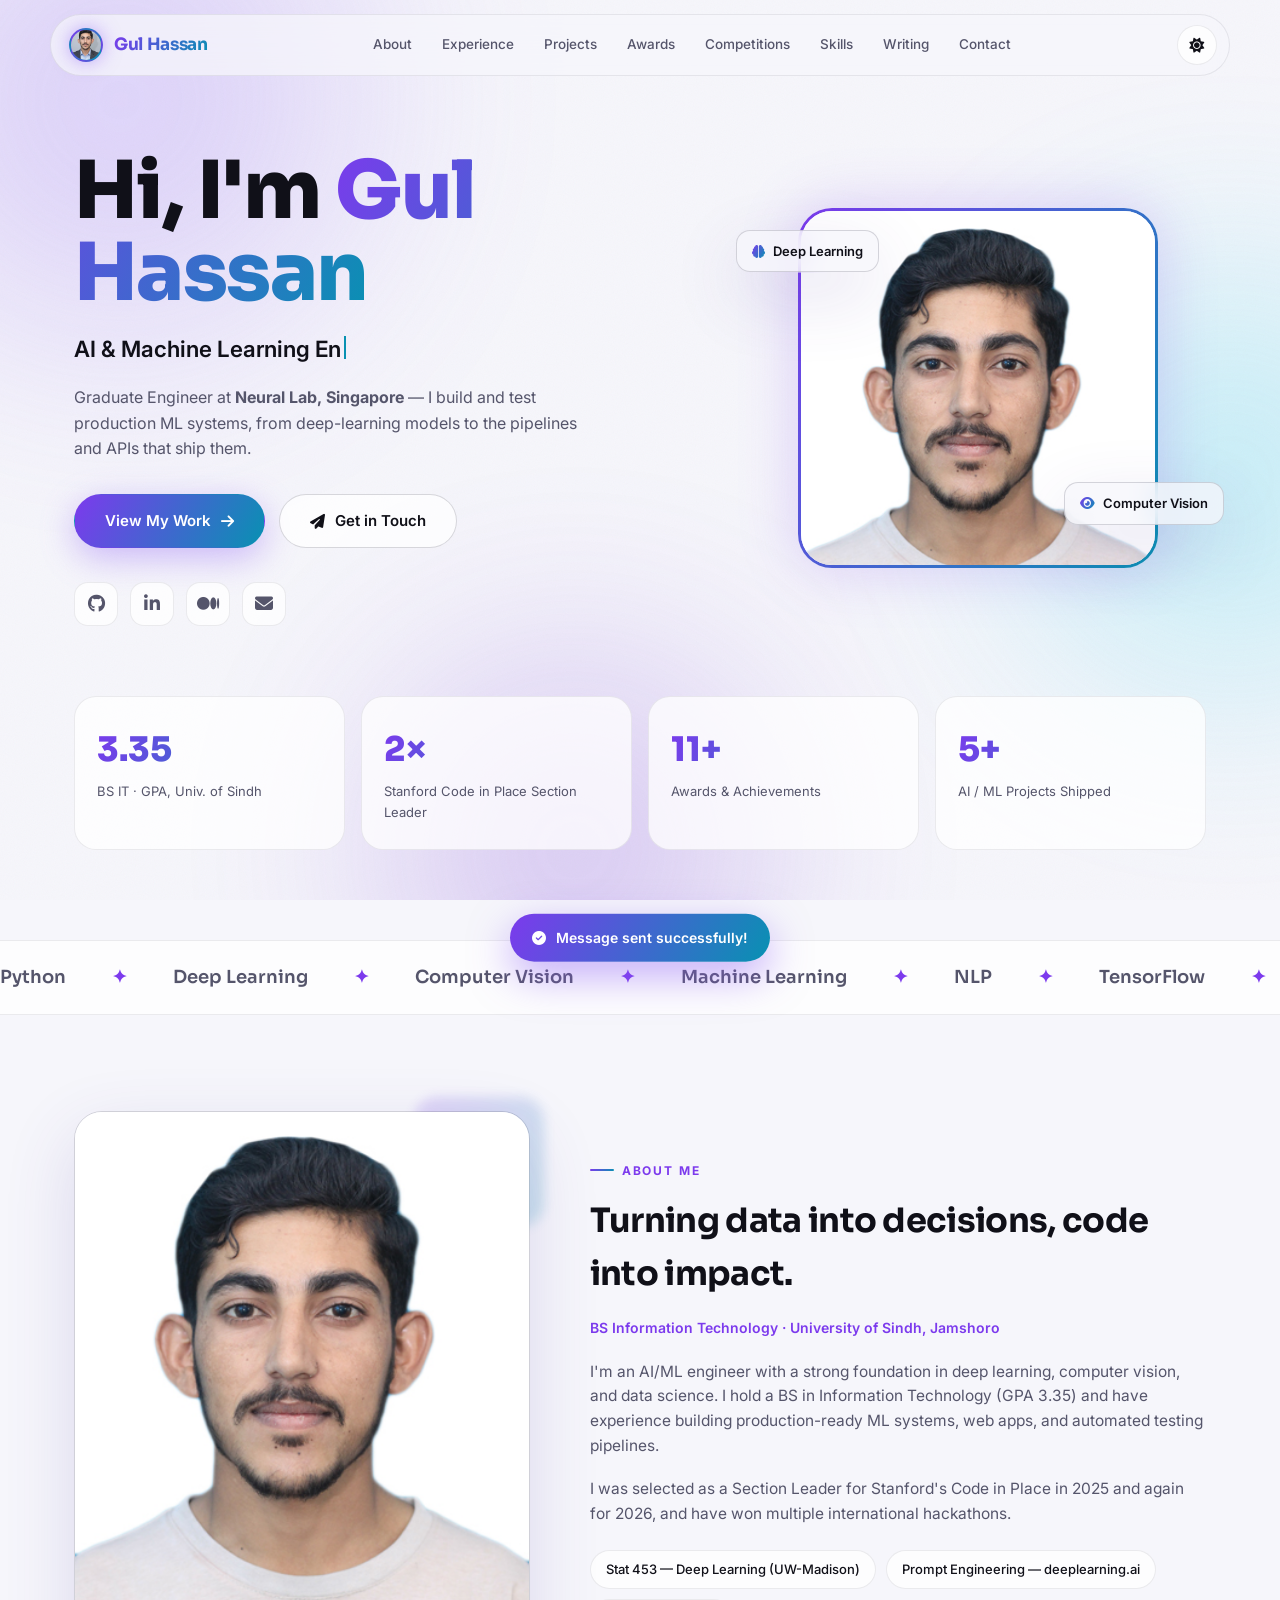
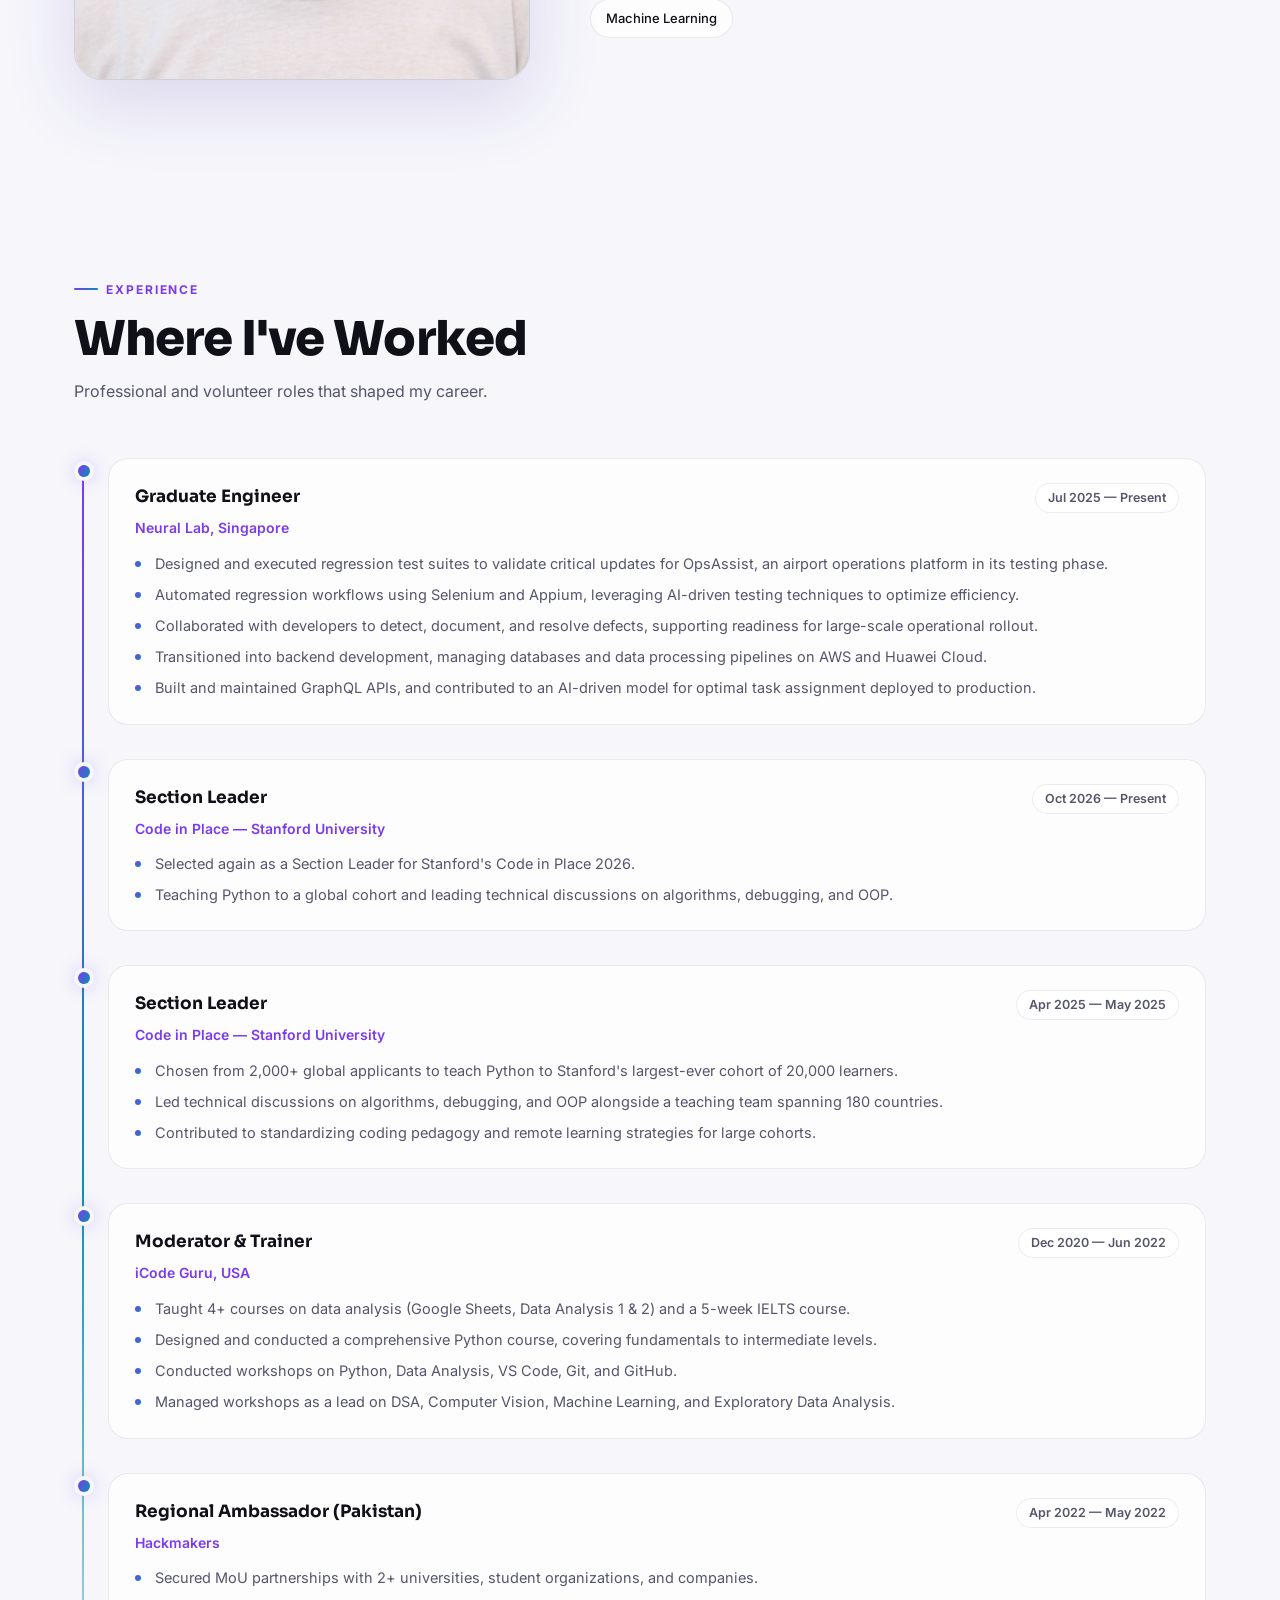
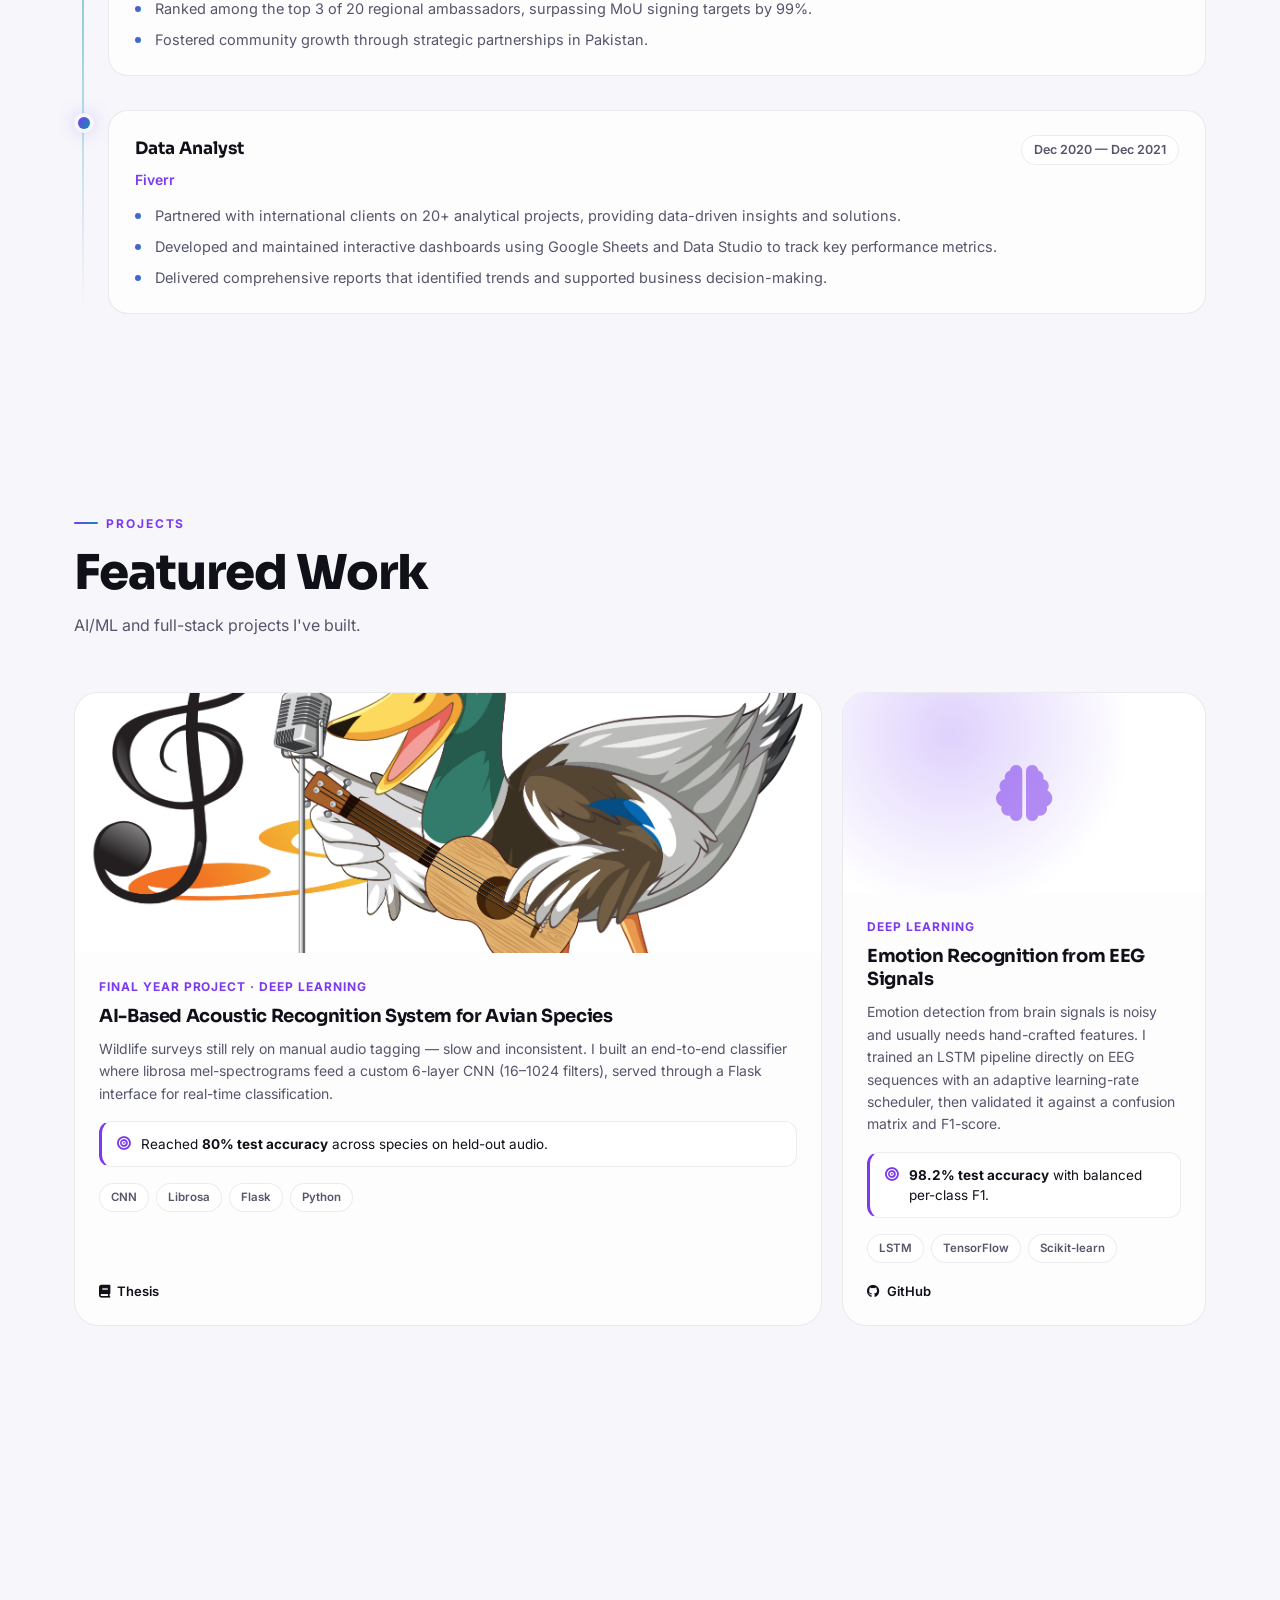
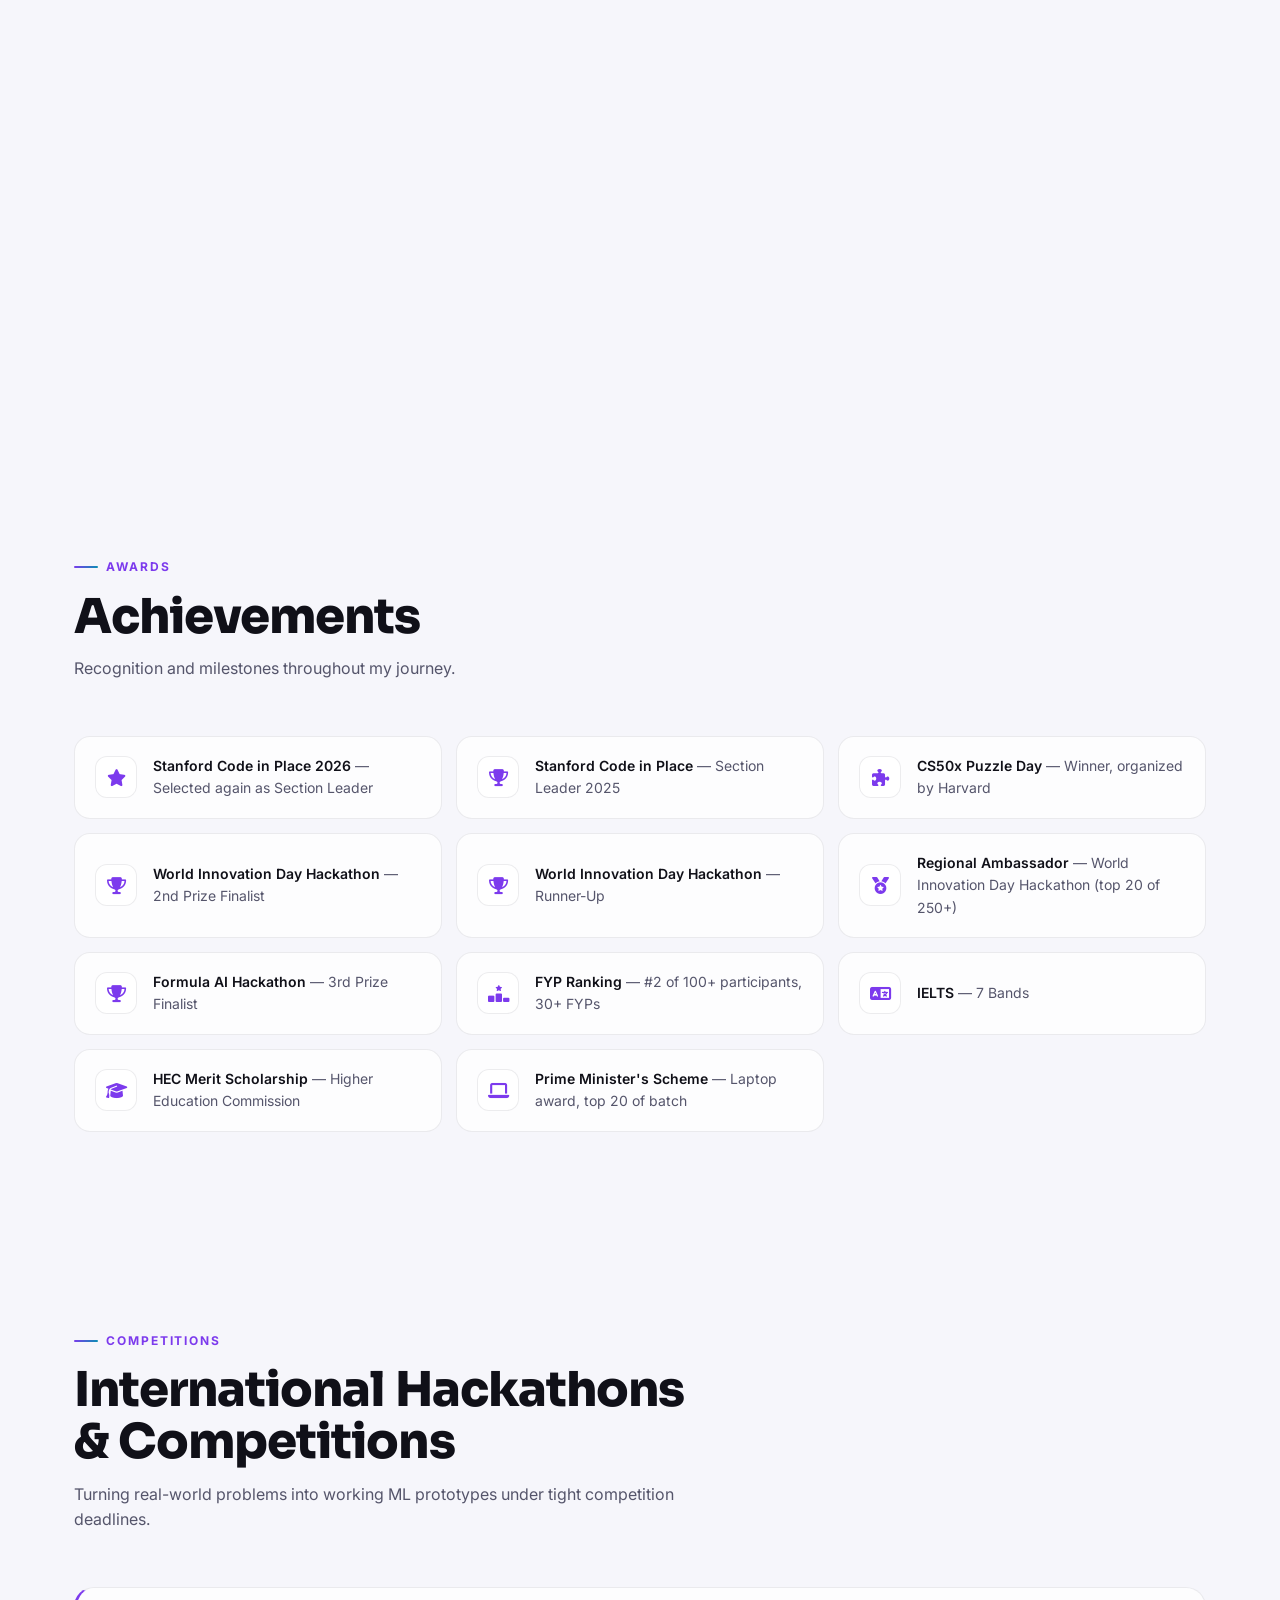
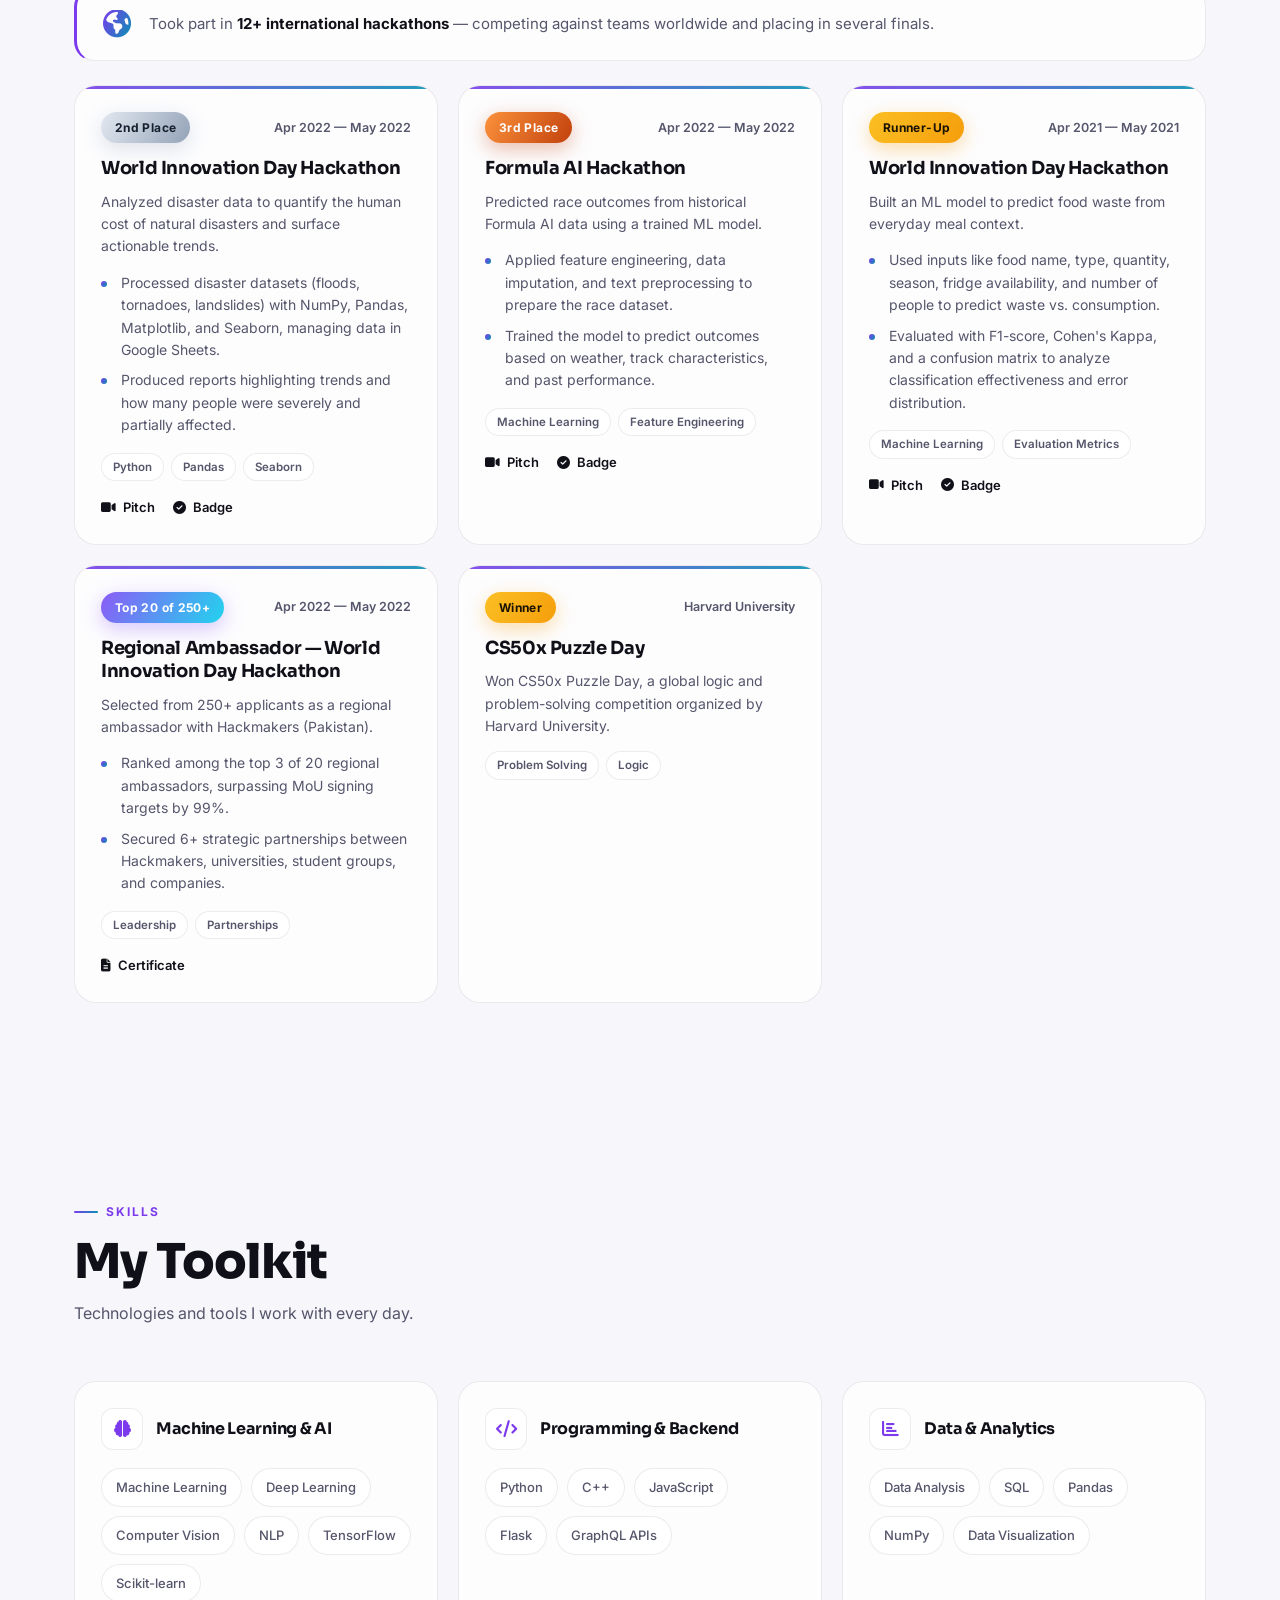
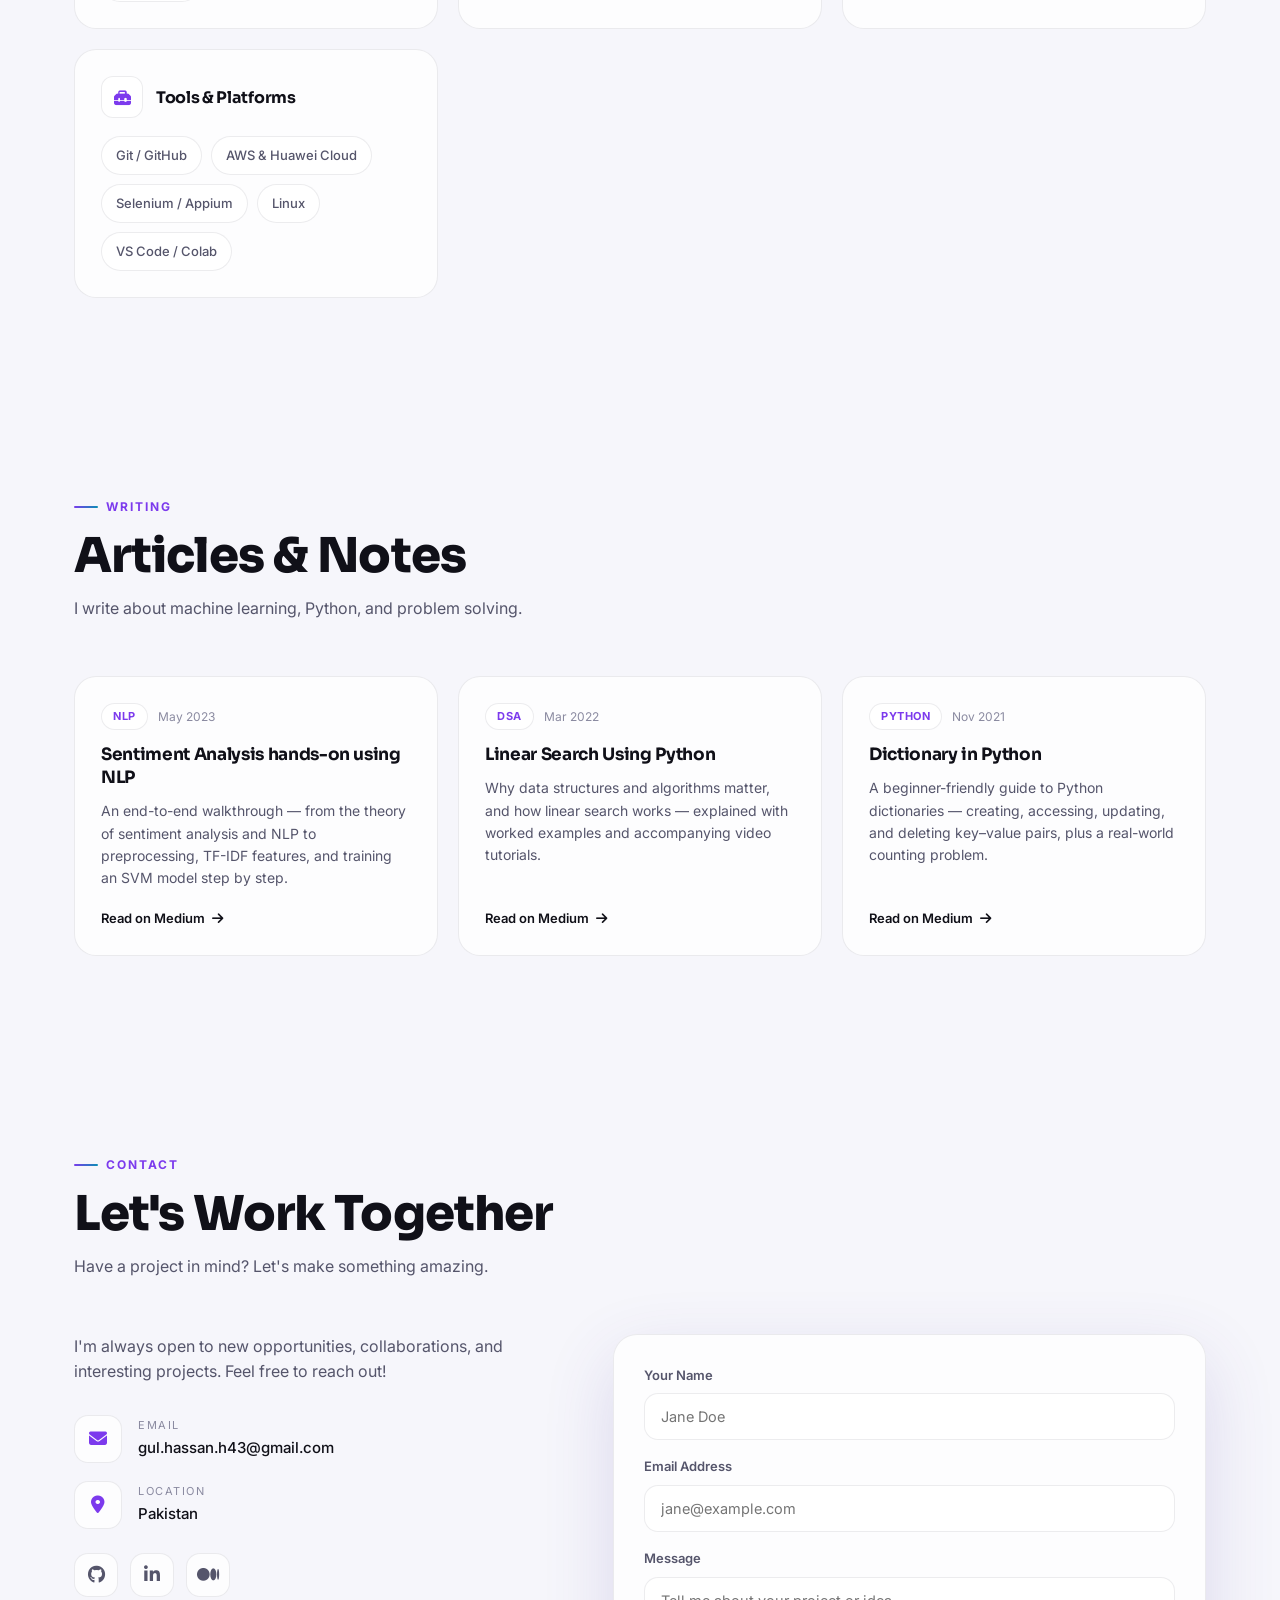
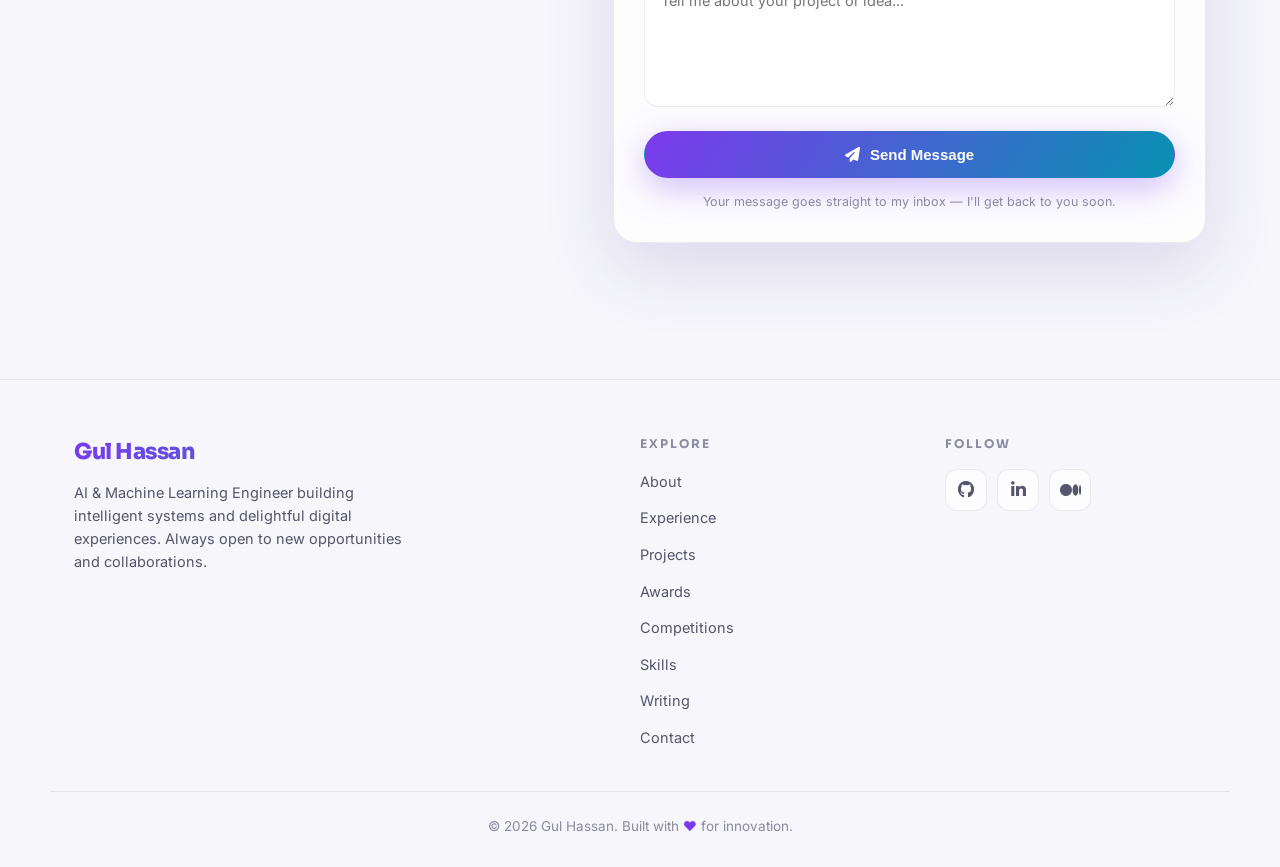
==== commit 5269b552: "image" ====
--- a/index.html
+++ b/index.html
@@ -623,7 +623,7 @@
   <section class="block" id="about">
     <div class="wrap about-grid">
       <div class="about-photo reveal">
-        <img src="assets/img/new.jpg" alt="Gul Hassan" onerror="this.src='assets/img/Hassan.JPG'" />
+        <img src="assets/img/Hassan.jpg" alt="Gul Hassan" onerror="this.src='assets/img/Hassan.JPG'" />
       </div>
       <div class="about-text reveal">
         <div class="eyebrow">About Me</div>
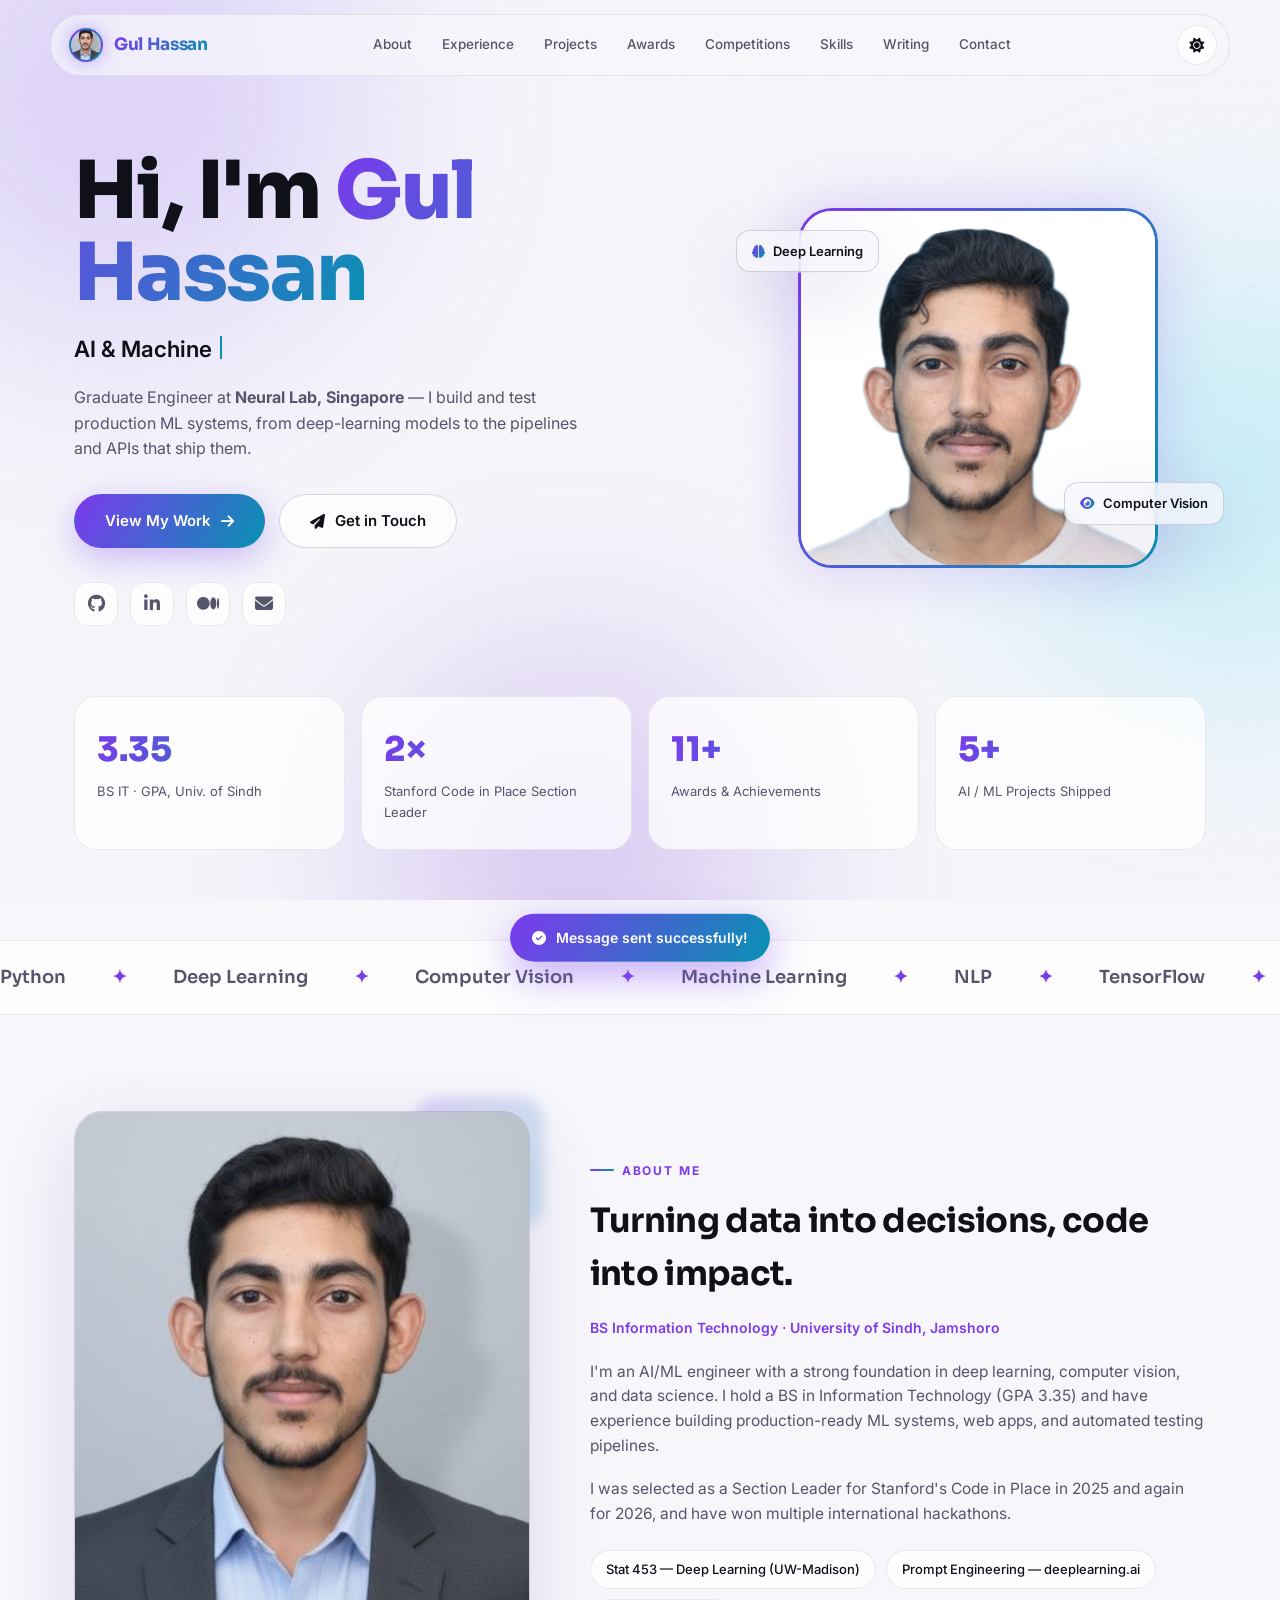
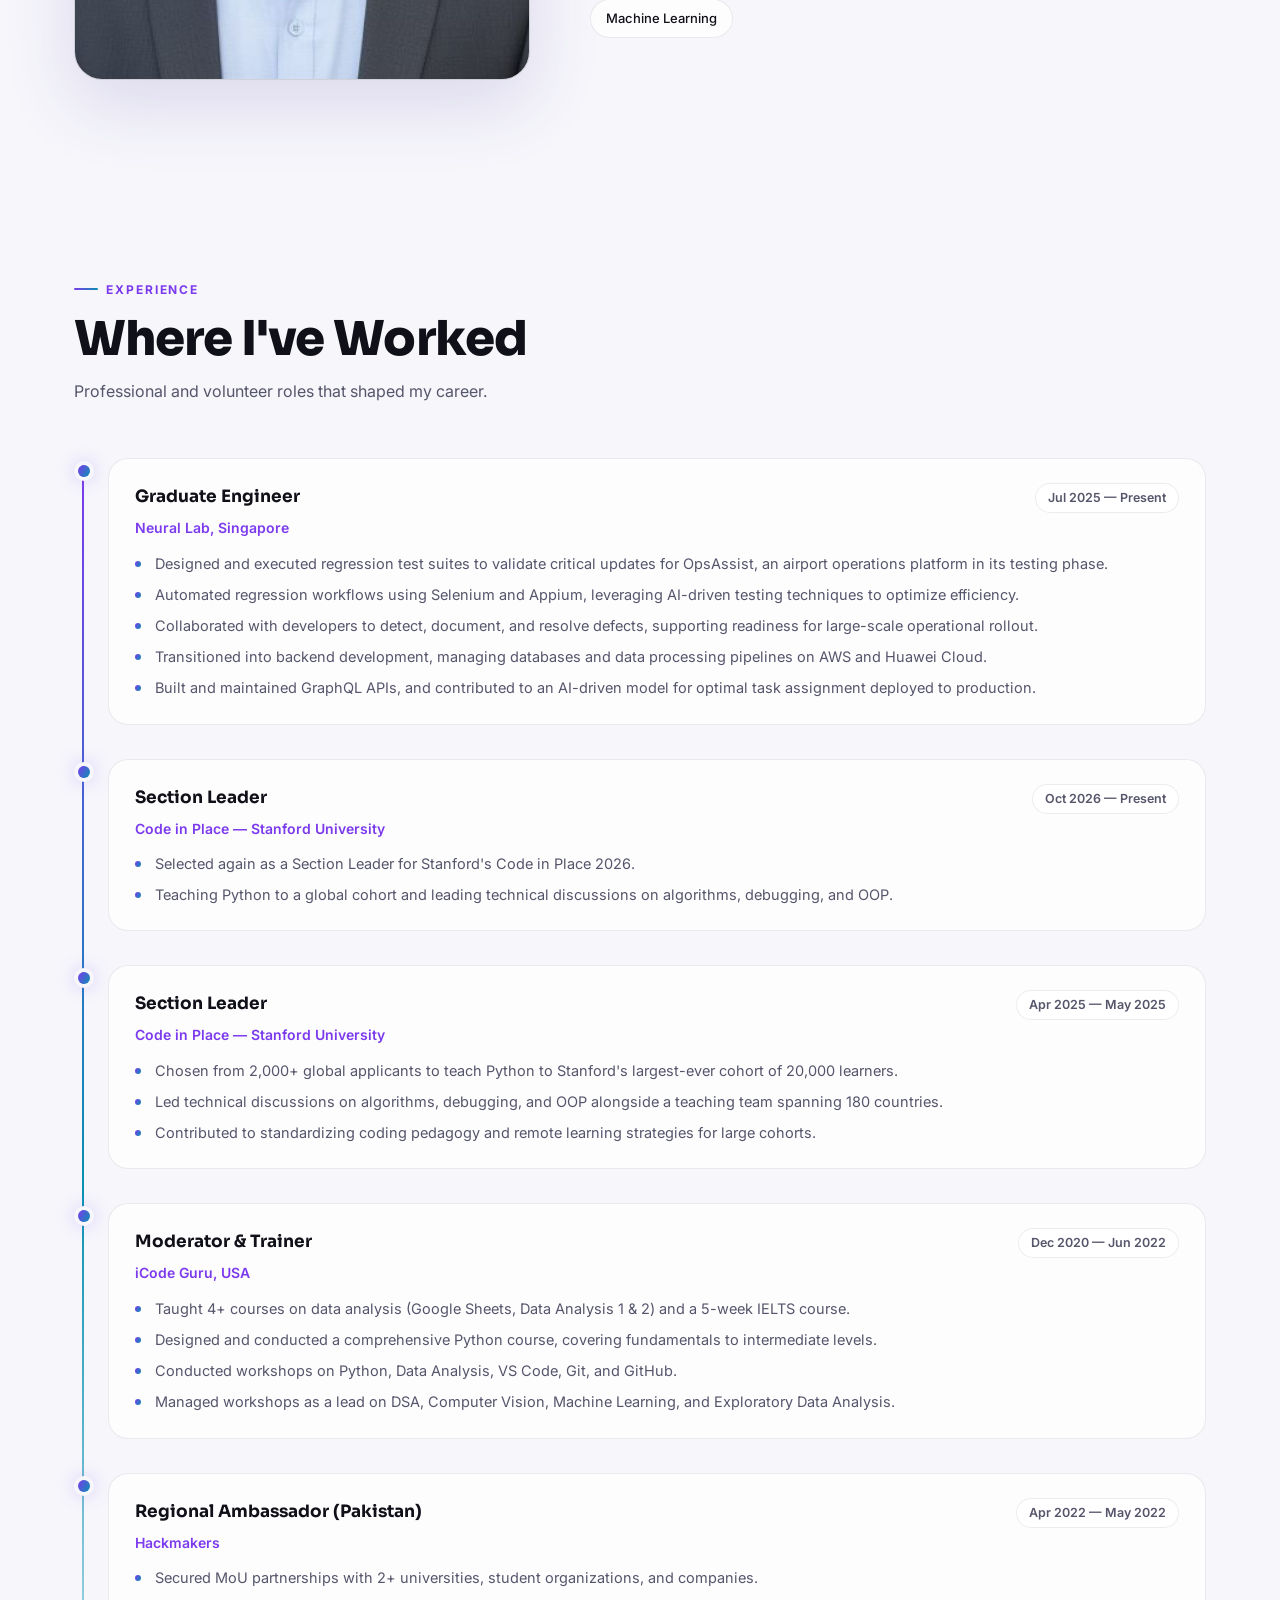
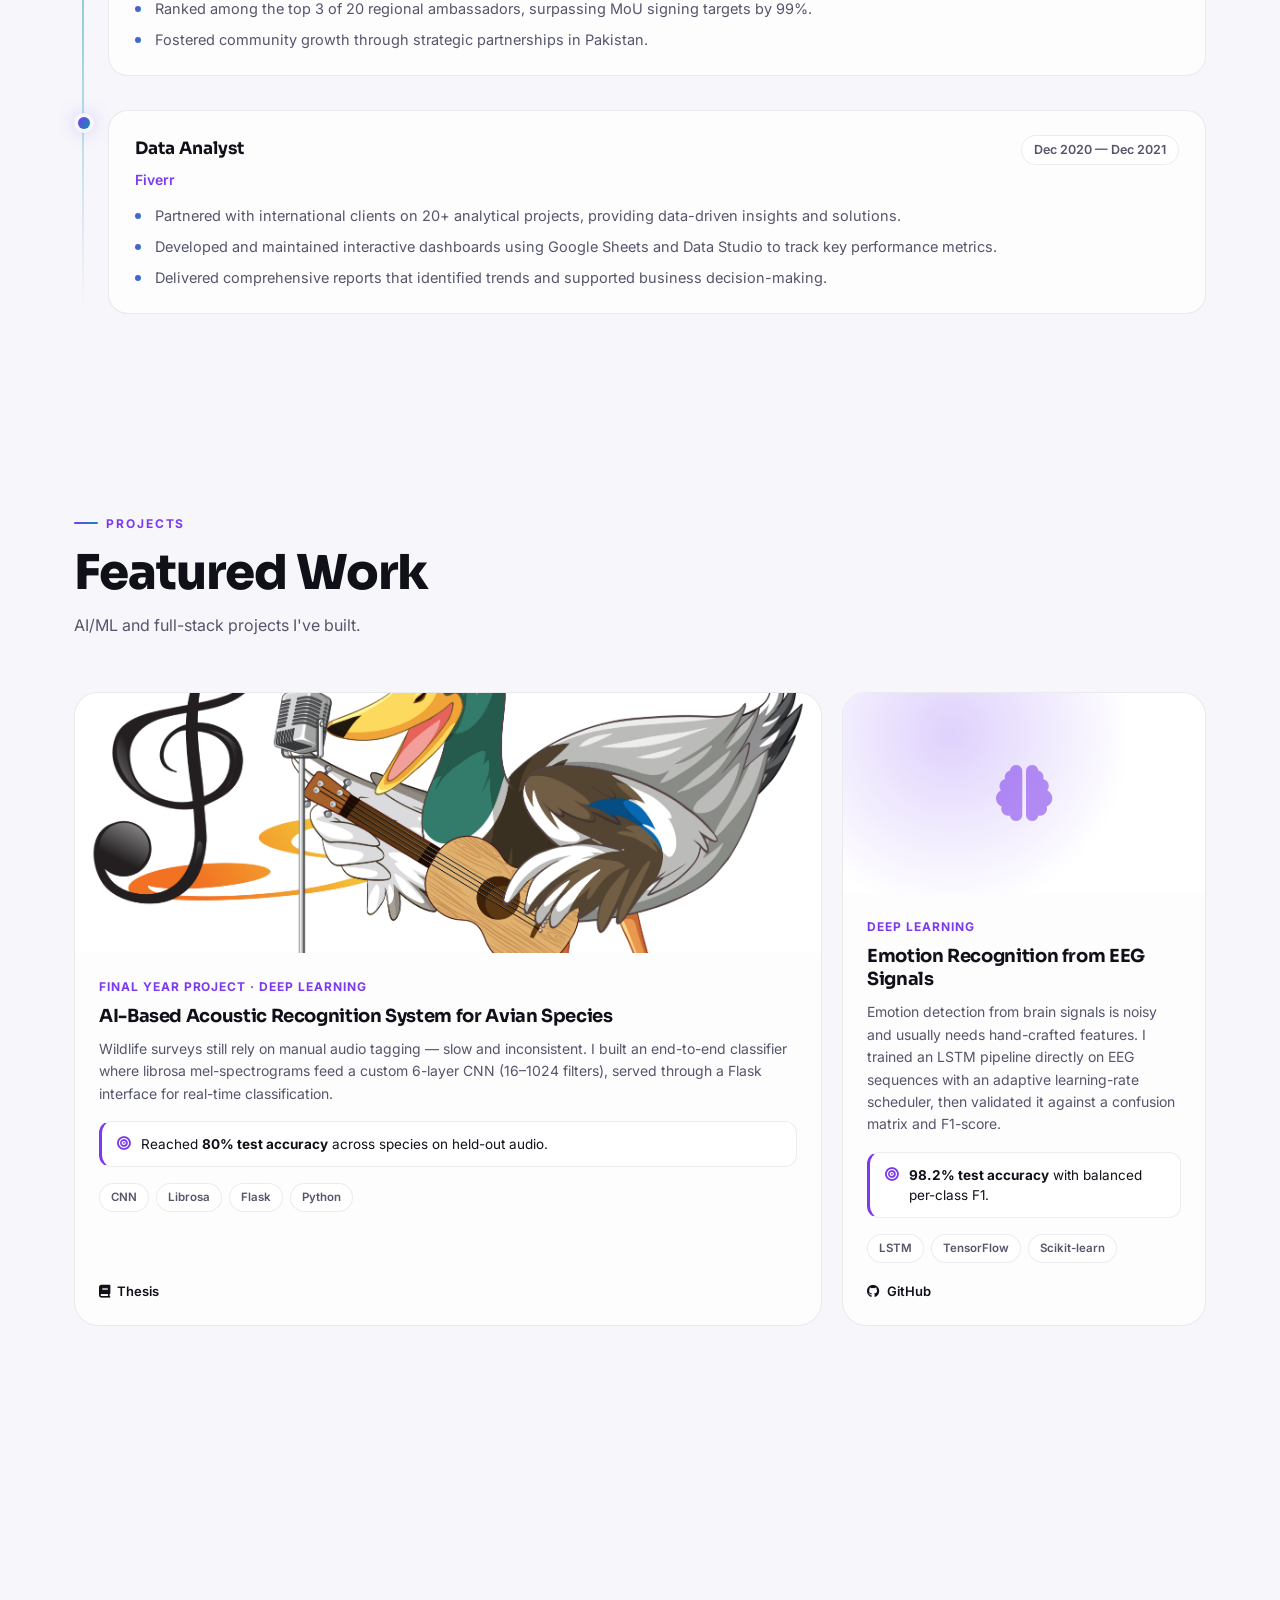
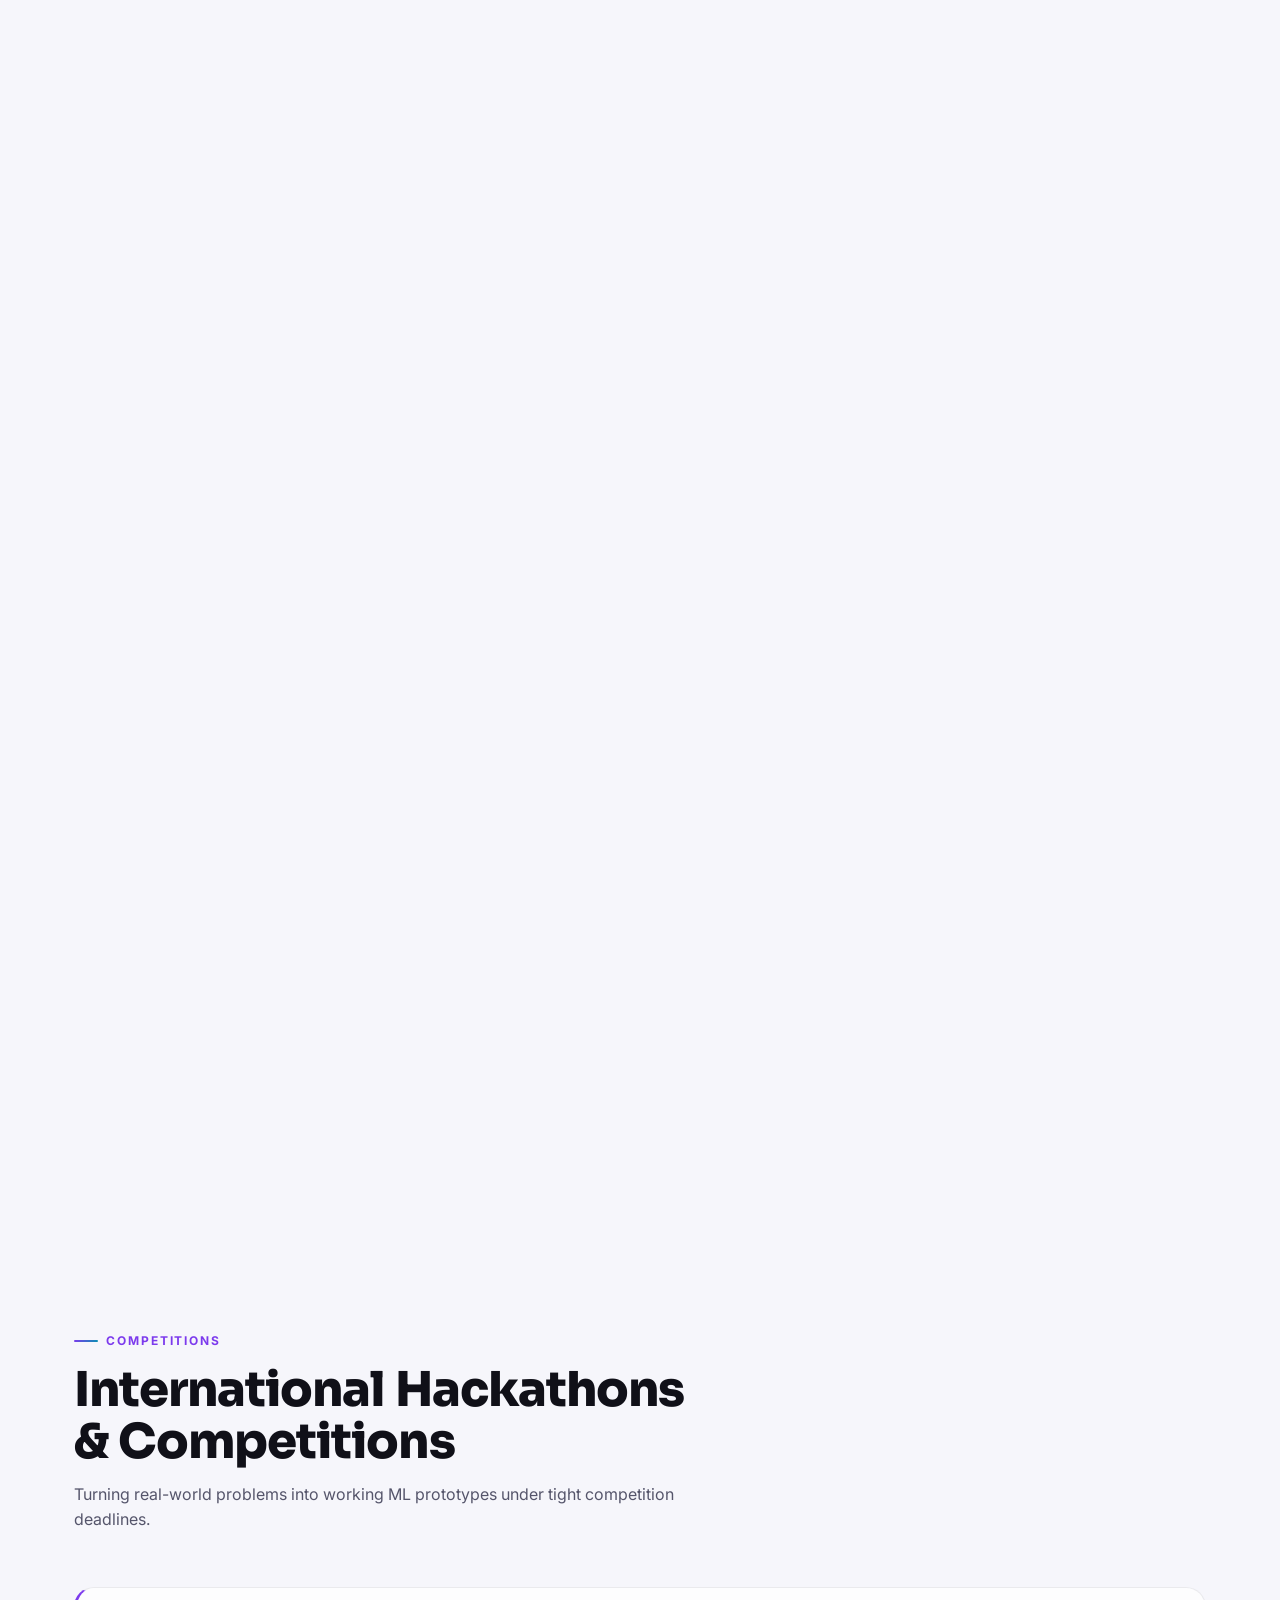
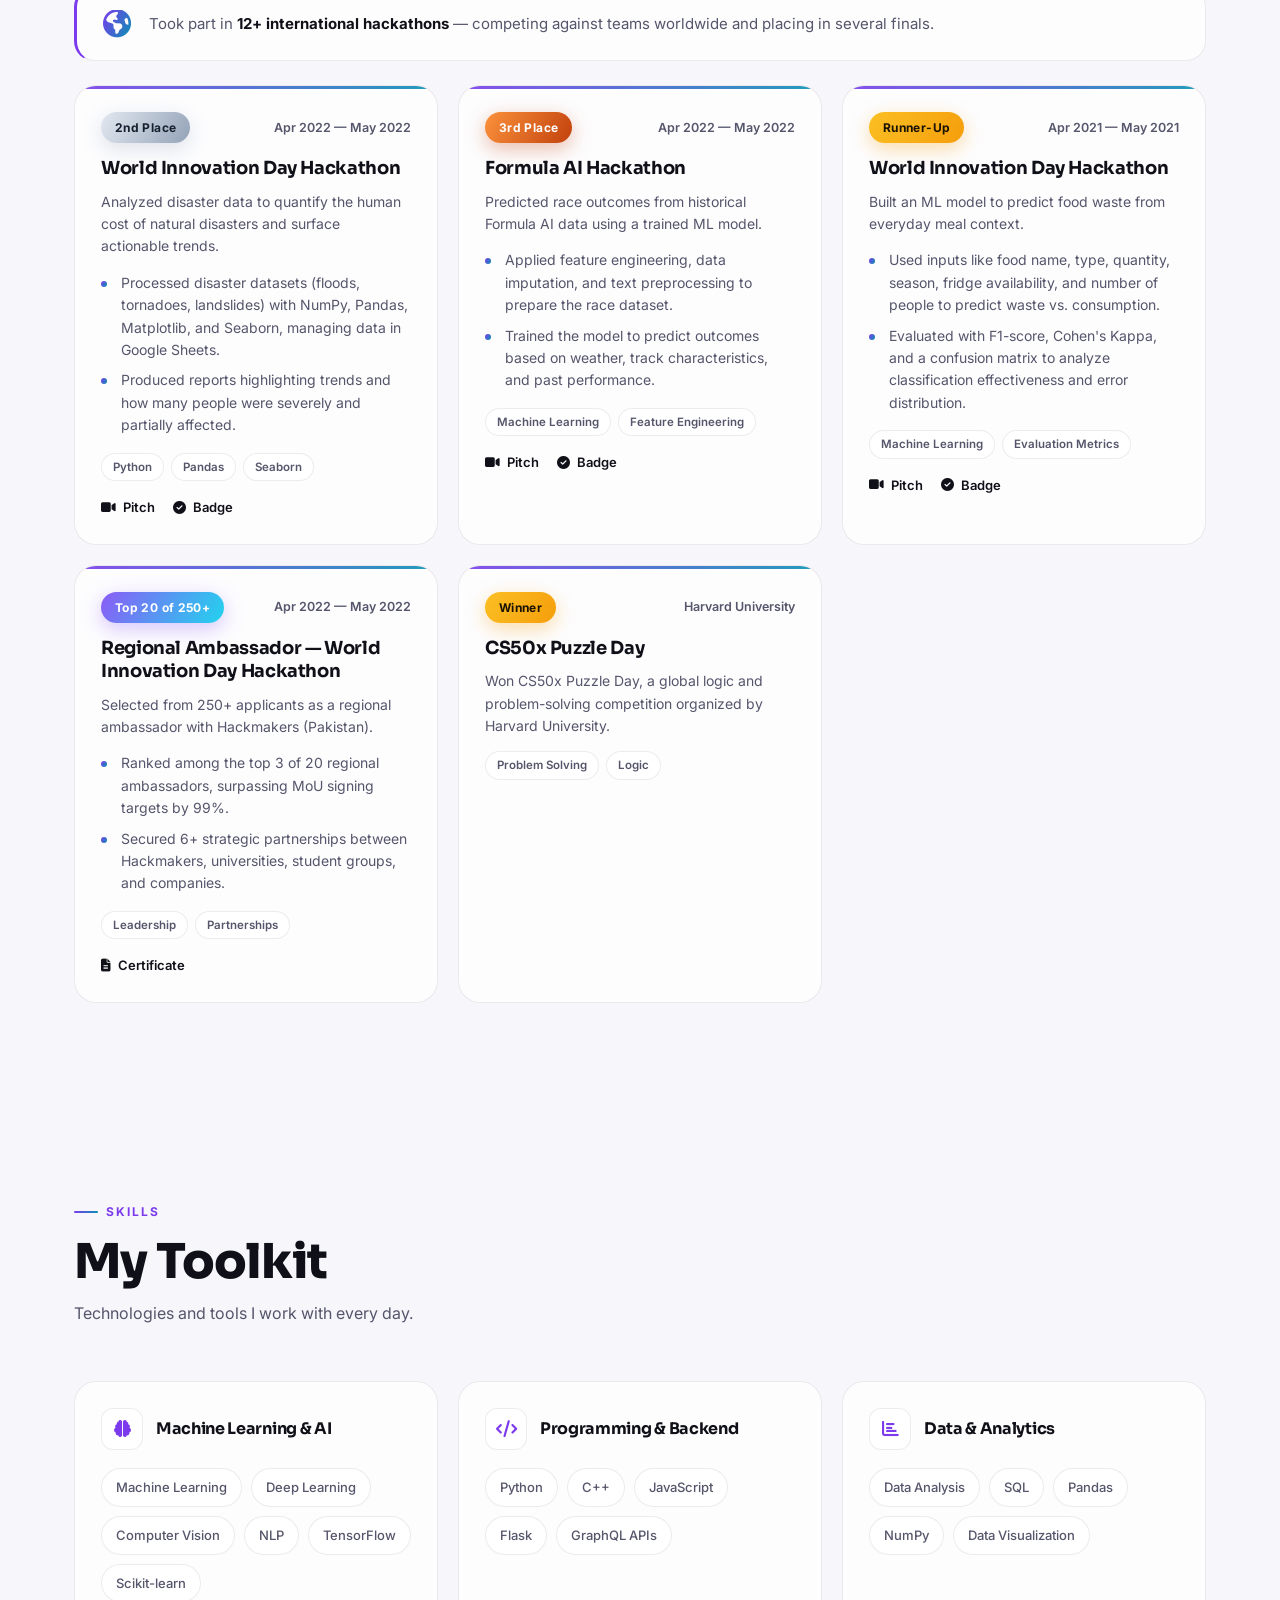
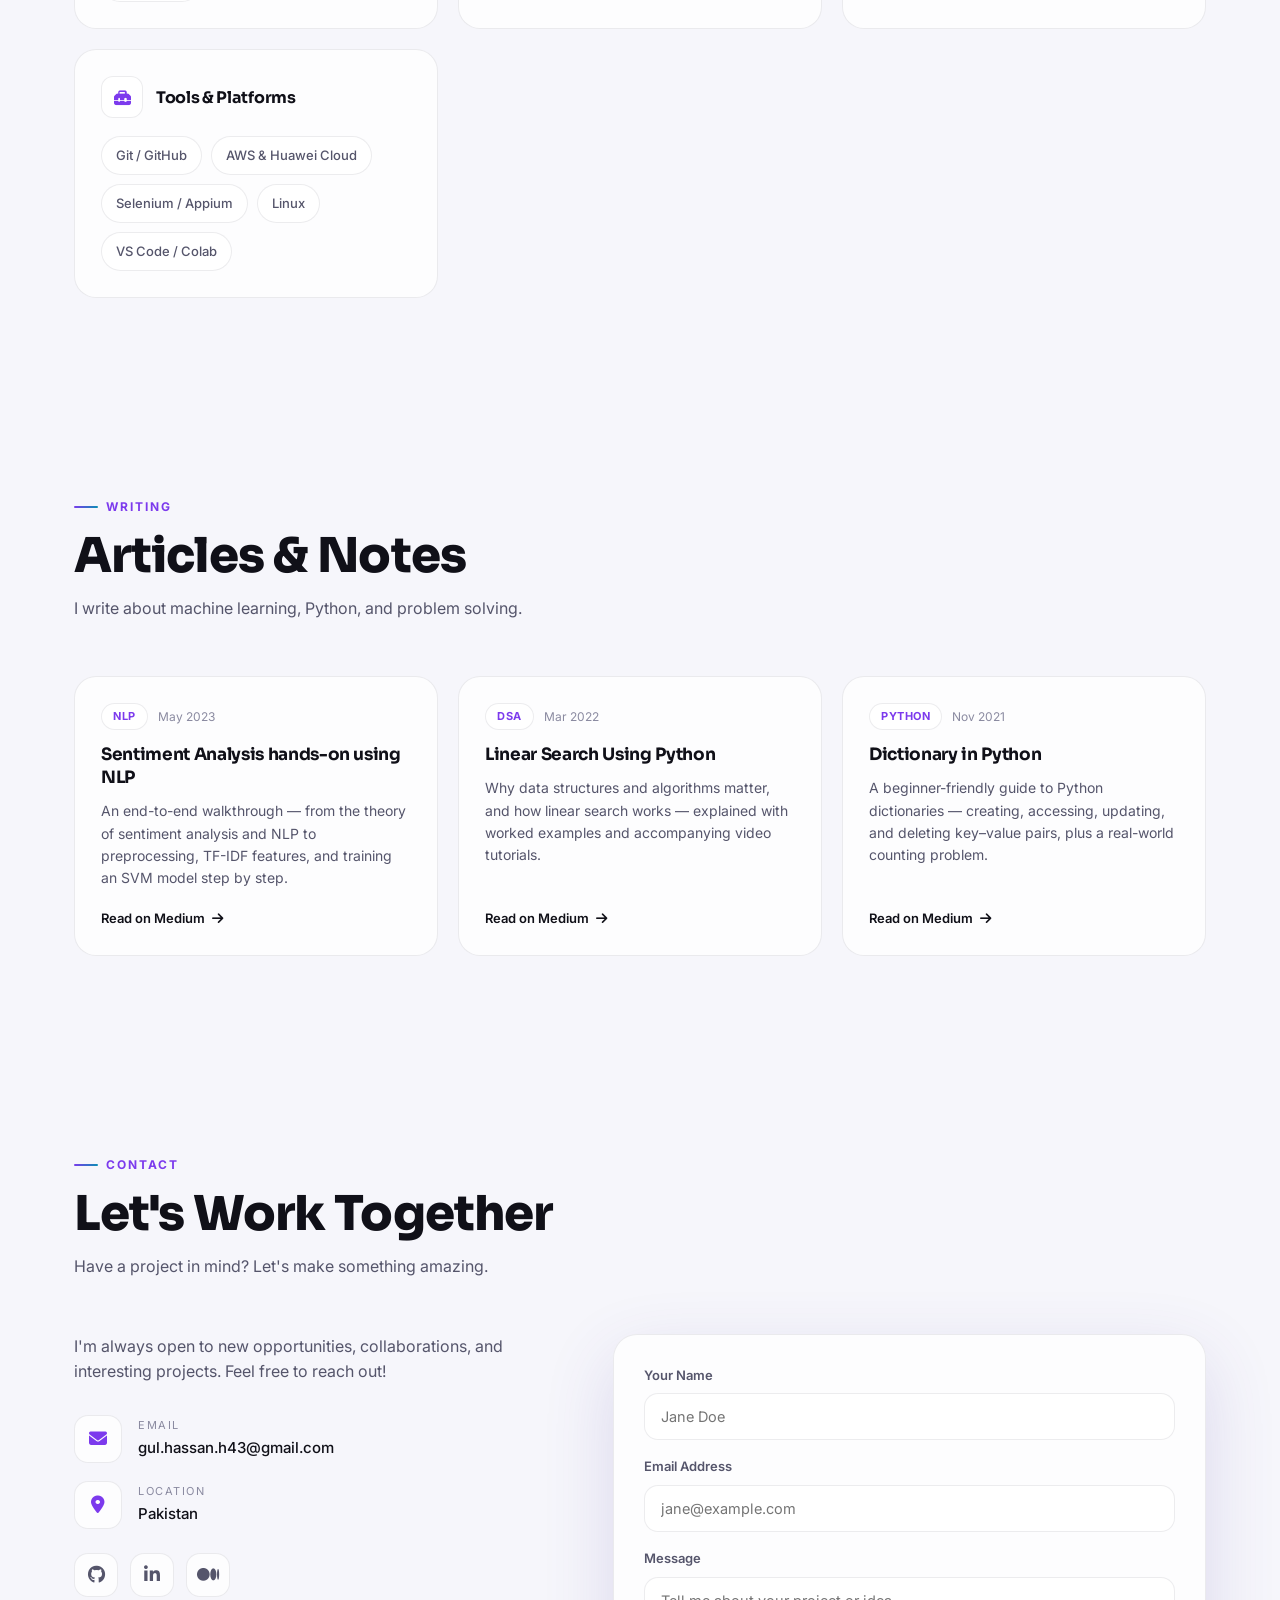
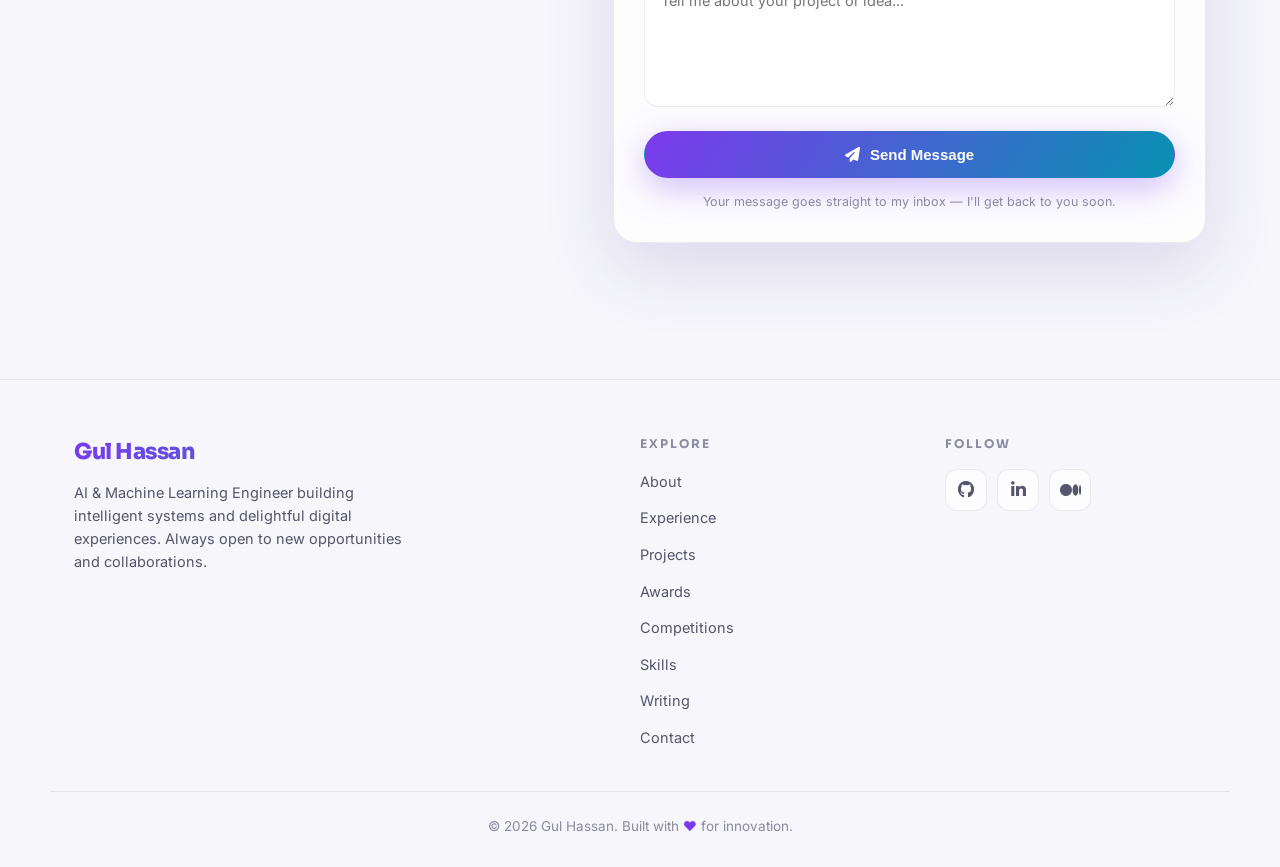
==== commit e4de41ad: "added image" ====
--- a/index.html
+++ b/index.html
@@ -623,7 +623,7 @@
   <section class="block" id="about">
     <div class="wrap about-grid">
       <div class="about-photo reveal">
-        <img src="assets/img/Hassan.jpg" alt="Gul Hassan" onerror="this.src='assets/img/Hassan.JPG'" />
+        <img src="assets/img/new.jpg" alt="Gul Hassan" onerror="this.src='assets/img/Hassan.JPG'" />
       </div>
       <div class="about-text reveal">
         <div class="eyebrow">About Me</div>
